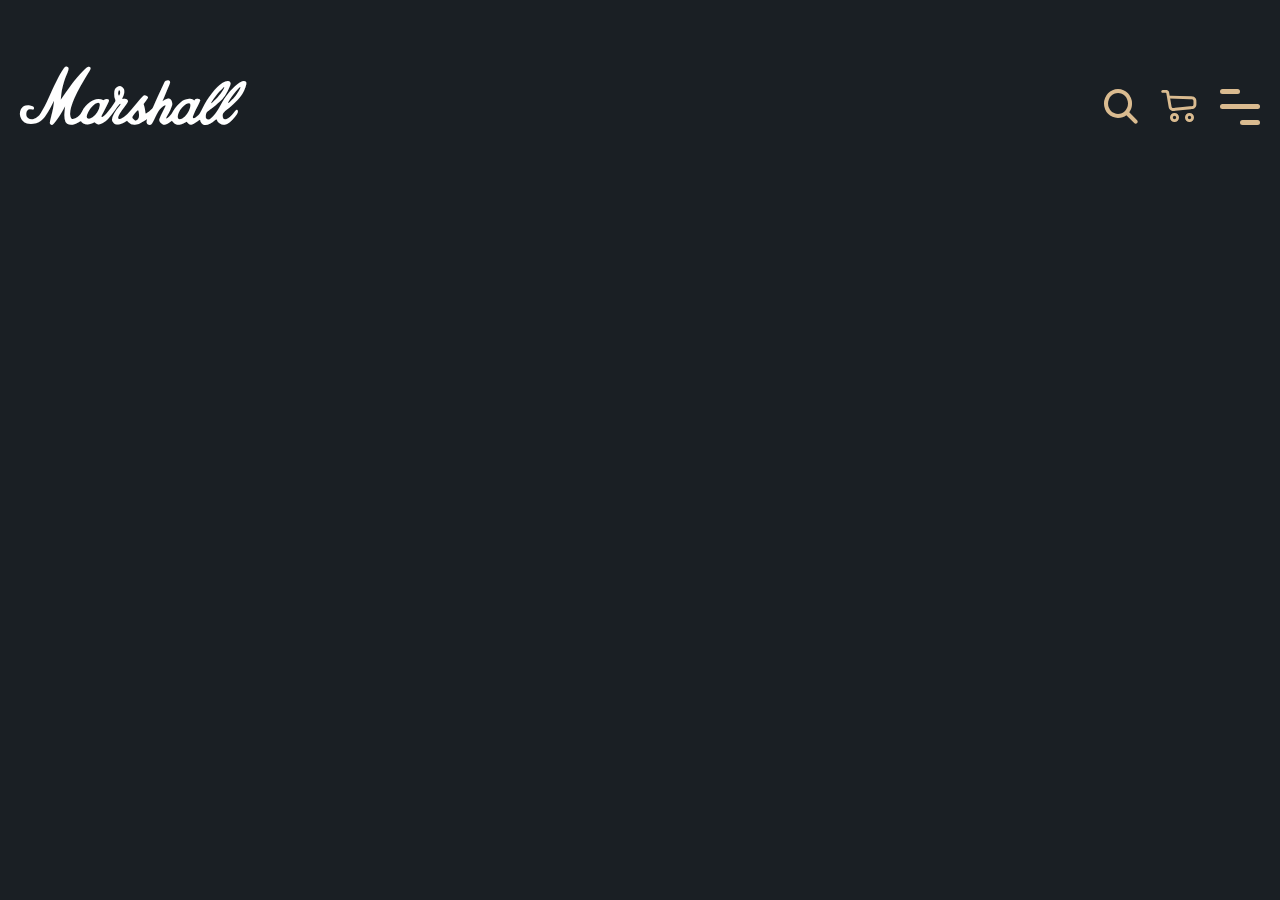
==== index.html @ 1d356b8c "функционал корзины" ====
<!DOCTYPE html>
<html lang="ru">

<head>
	<meta charset="UTF-8">
	<meta name="format-detection" content="telephone=no">
	<!-- Подключени слайдера swiper -->
	<!-- <link rel="stylesheet" href="https://unpkg.com/swiper@8/swiper-bundle.min.css" /> -->
	<link rel="stylesheet" href="css/style.css">
	<link rel="shortcut icon" href="img/favicon/favicon.ico">
	<!-- <meta name="robots" content="noindex, nofollow"> -->
	<!-- <meta name="viewport" content="width=device-width, initial-scale=1.0, maximum-scale=1.0, user-scalable=0"> -->
	<meta name="viewport" content="width=device-width, initial-scale=1.0">
	<title>Marshall</title>
</head>

<body>
	<div class="wrapper">
		<header class="header lock-padding">
			<div class="header__wrapper">
				<div class="header__container _container">
					<div class="header__body">
						<div class="header__logo _icon-logo"></div>
						<nav class="header__menu menu">
							<div class="menu__body">
								<div class="menu__content">
									<ul class="menu__list">
										<li class="menu__item">
											<a href="" class="menu__link">headphones</a>
										</li>
										<li class="menu__item">
											<a href="" class="menu__link">speakers</a>
										</li>
										<li class="menu__item">
											<a href="" class="menu__link">accessories</a>
										</li>
										<li class="menu__item">
											<a href="" class="menu__link">amps</a>
										</li>
										<li class="menu__item">
											<a href="" class="menu__link">marshall records</a>
										</li>
										<li class="menu__item">
											<a href="" class="menu__link">history</a>
										</li>
									</ul>
									<div class="menu__social social-menu">
										<div class="social-menu__facebook _icon-facebook"></div>
										<div class="social-menu__instagram _icon-insta"></div>
										<div class="social-menu__twitter _icon-twitter"></div>
										<div class="social-menu__spotify _icon-spotify"></div>
									</div>
								</div>
							</div>
						</nav>
						<div class="header__actions actions-header">
							<div class="actions-header__search">
								<div class="search-form">
									<form action="#" class="search-form__item">
										<button type="button" class="search-form__btn _icon-search"></button>
										<input autocomplete=" off" type="text" name="form[]" class="search-form__input">
									</form>
								</div>
							</div>
							<div class="actions-header__cart cart-header">
								<a href="" class="cart-header__icon _icon-cart"></a>
								<div class="cart-header__body">
									<div class="cart-header__content">
										<div class="cart-header__container">
											<div class="cart-header__header">
												<h2 class="cart-header__title _title">Basket</h2>
												<div class="cart-header__close">
													<span></span>
													<span></span>
												</div>
											</div>
											<ul class="cart-header__list cart-list">
												<li data-price="499.99" class="cart-list__item">
													<div class="cart-list__body">
														<a href="" class="cart-list__title">ACTON MULTI-ROOM</a>
														<div class="cart-list__footer">
															<form action="#" class="cart-list__form form-cart-list">
																<span class="form-cart-list__amount-less"></span>
																<input type="text" name="amount" value="1"
																	class="form-cart-list__amount-input">
																<span class="form-cart-list__amount-more"></span>
															</form>
															<div class="cart-list__price">
																<p>$<span>499.99</span></p>
															</div>
														</div>
													</div>
													<a href="" class="cart-list__image _ibg">
														<img src="img/cart/1.png" alt="">
													</a>
												</li>
												<li data-price="309.00" class="cart-list__item">
													<div class="cart-list__body">
														<a href="" class="cart-list__title">KILBURN II</a>
														<div class="cart-list__footer">
															<form action="#" class="cart-list__form form-cart-list">
																<span class="form-cart-list__amount-less"></span>
																<input type="text" name="amount" value="1"
																	class="form-cart-list__amount-input">
																<span class="form-cart-list__amount-more"></span>
															</form>
															<div class="cart-list__price">
																<p>$<span>309.00</span></p>
															</div>
														</div>
													</div>
													<a href="" class="cart-list__image _ibg">
														<img src="img/cart/2.png" alt="">
													</a>
												</li>
												<li data-price="499.99" class="cart-list__item">
													<div class="cart-list__body">
														<a href="" class="cart-list__title">ACTON MULTI-ROOM</a>
														<div class="cart-list__footer">
															<form action="#" class="cart-list__form form-cart-list">
																<span class="form-cart-list__amount-less"></span>
																<input type="text" name="amount" value="1"
																	class="form-cart-list__amount-input">
																<span class="form-cart-list__amount-more"></span>
															</form>
															<div class="cart-list__price">
																<p>$<span>499.99</span></p>
															</div>
														</div>
													</div>
													<a href="" class="cart-list__image _ibg">
														<img src="img/cart/1.png" alt="">
													</a>
												</li>
												<li data-price="309.00" class="cart-list__item">
													<div class="cart-list__body">
														<a href="" class="cart-list__title">KILBURN II</a>
														<div class="cart-list__footer">
															<form action="#" class="cart-list__form form-cart-list">
																<span class="form-cart-list__amount-less"></span>
																<input type="text" name="amount" value="1"
																	class="form-cart-list__amount-input">
																<span class="form-cart-list__amount-more"></span>
															</form>
															<div class="cart-list__price">
																<p>$<span>309.00</span></p>
															</div>
														</div>
													</div>
													<a href="" class="cart-list__image _ibg">
														<img src="img/cart/2.png" alt="">
													</a>
												</li>
											</ul>
											<div class="cart-header__total">
												<p>Total:</p>
												<span>$&nbsp;<span class="cart-header__price">808.99</span></span>
											</div>
											<a href="" class="cart-header__button">checkout</a>
										</div>
									</div>
								</div>
							</div>
						</div>
						<div class="icon-menu">
							<span></span>
							<span></span>
							<span></span>
						</div>
					</div>
				</div>
			</div>
		</header>
		<main class="page">
		</main>
		<footer class="footer">
			<div class="footer__container _container">

			</div>
		</footer>
	</div>
	<!-- спойлер -->
	<!-- <div class="questions__question question">
		<h3 class="question__title">Вопрос один</h3>
		<div class="question__icon icon-question">
			<span></span>
			<span></span>
		</div>
		<p class="question__text"></p>
	</div>
	<div class="questions__question question">
		<h3 class="question__title">Вопрос два</h3>
		<div class="question__icon icon-question">
			<span></span>
			<span></span>
		</div>
		<p class="question__text"></p>
	</div> -->
	<!-- попап -->
	<!-- <div id="popup" class="popup">
		<div class="popup__body">
			<div class="popup__content">
				<a href="#" class="popup__close"></a>
				<div class="popup__text">
					Заявка принята, мы свяжемся с вами в ближайшее время!
				</div>
			</div>
		</div>
	</div> -->
	<!-- слайдер swiper, Эти классы добавляются к основным классам болока -->
	<!-- <div class="swiper">
		<div class="swiper-wrapper">
			<div class="swiper-slide">
				Слайд 1
			</div>
			<div class="swiper-slide">
				Слайд 2
			</div>
		</div>
		<div class="swiper-pagination"></div>
	</div> -->

	<script src="https://unpkg.com/swiper@8/swiper-bundle.min.js"></script>
	<script src="js/script.js"></script>
	<!-- Динамический адаптив, нужен для того, чтобы перемещать элемент куда угодно в коде с помощью data-da=".main-slider__body,991.98,2" (куда(блок, в котором будет находиться элемент) , когда, какой(отсчет с нуля)) -->
	<script src="js/dynamic-adapt.js"></script>
</body>

</html>
<!-- 
\\анимация
_anim-no-hide - этот класс для того, чтобы не запускать анимацию повторно и не убирать класс _active
_anim-items - этот класс добавляется к анимируемым объектам
Ну и класс с написанной в css анимацией

\\Прокрутка
scroll-to-top - класс добавляется к кнопке, нажав на которую, прокрутит в начало
<block>_scroll - класс добавляется к кнопке, нажав на которую, прокрутит к <block> (вместо <block> подставить название блока).Лучше не делать кнопку ссылкой

\\рейтинг звезд
star-rating - класс добавляется каждой звезде

\\поп-апы
_popup-link - этот класс добавляется ко всем кнопкам, на которых открывается поп-ап
lock-padding - Этот класс добавляется к фиксированным объектам, например к шапке
popup__close - этот класс добавляется для крестика, по которому поп-ап закрывается

\\спойлеры фрилансера
Для родителя слойлеров пишем атрибут data-spollers
Для заголовков слойлеров пишем атрибут data-spoller
Если нужно включать\выключать работу спойлеров на разных размерах экранов
пишем параметры ширины и типа брейкпоинта.
Например: 
data-spollers="992,max" - спойлеры будут работать только на экранах меньше или равно 992px
data-spollers="768,min" - спойлеры будут работать только на экранах больше или равно 768px

Если нужно что бы в блоке открывался болько один слойлер добавляем атрибут data-one-spoller к родителю
-->
---- css/style.css ----
@import url(https://fonts.googleapis.com/css?family=Inter:regular,500&display=swap);
@import url(https://fonts.googleapis.com/css?family=Montserrat:500,600,700,800,900&display=swap);
@use "sass:math";
@font-face {
  font-family: "Druk-Text-Wide-Cyr";
  font-display: swap;
  src: url("../fonts/Druk-Wide-Heavy.woff") format("woff"), url("../fonts/Druk-Wide-Heavy.ttf") format("ttf"), url("../fonts/Druk-Wide-Heavy.eot") format("embedded-opentype");
  font-weight: 900;
  font-style: normal;
}

@font-face {
  font-family: "Druk-Text-Wide-Cyr";
  font-display: swap;
  src: url("../fonts/Druk-Wide-Super.woff") format("woff"), url("../fonts/Druk-Wide-Super.ttf") format("ttf"), url("../fonts/Druk-Wide-Super.eot") format("embedded-opentype");
  font-weight: 999;
  font-style: normal;
}

@font-face {
  font-family: "Druk-Text-Wide-Cyr";
  font-display: swap;
  src: url("../fonts/Druk-Wide-Medium.woff") format("woff"), url("../fonts/Druk-Wide-Medium.ttf") format("ttf"), url("../fonts/Druk-Wide-Medium.eot") format("embedded-opentype");
  font-weight: 500;
  font-style: normal;
}

@font-face {
  font-family: "icons";
  font-display: block;
  src: url("../fonts/icons.svg") format("svg"), url("../fonts/icons.woff") format("woff"), url("../fonts/icons.eot") format("embedded-opentype"), url("../fonts/icons.ttf") format("truetype");
  font-weight: 400;
  font-style: normal;
}

[class^="_icon-"]:before,
[class*=" _icon-"]:before {
  font-family: "icons";
  font-style: normal;
  font-weight: normal;
  font-variant: normal;
  text-transform: none;
  line-height: 1;
  -webkit-font-smoothing: antialiased;
  -moz-osx-font-smoothing: grayscale;
}

[class^="_icon-"]:before,
[class*=" _icon-"]:before {
  display: block;
}

._icon-logo:before {
  content: "\e909";
}

._icon-close:before {
  content: "\e902";
}

._icon-facebook:before {
  content: "\e903";
}

._icon-insta:before {
  content: "\e904";
}

._icon-spotify:before {
  content: "\e906";
}

._icon-Subtract:before {
  content: "\e907";
}

._icon-twitter:before {
  content: "\e908";
}

._icon-arrow-down:before {
  content: "\e900";
}

._icon-cart:before {
  content: "\e905";
}

._icon-search:before {
  content: "\e90a";
}

* {
  padding: 0px;
  margin: 0px;
  border: 0px;
}

*,
*:before,
*:after {
  -webkit-box-sizing: border-box;
  box-sizing: border-box;
}

:focus,
:active {
  outline: none;
}

aside,
nav,
footer,
header,
section {
  display: block;
}

html,
body {
  height: 100%;
  min-width: 320px;
}

body {
  line-height: 1;
  font-family: "Druk-Text-Wide-Cyr";
  -ms-text-size-adjust: 100%;
  -moz-text-size-adjust: 100%;
  -webkit-text-size-adjust: 100%;
}

input,
button,
textarea {
  font-family: "Druk-Text-Wide-Cyr";
  font-size: inherit;
}

input::-ms-clear {
  display: none;
}

button {
  cursor: pointer;
  background-color: inherit;
}

button::-moz-focus-inner {
  padding: 0;
  border: 0;
}

a,
a:visited {
  text-decoration: none;
}

a:hover {
  text-decoration: none;
}

ul li {
  list-style: none;
}

img {
  vertical-align: top;
}

h1,
h2,
h3,
h4,
h5,
h6 {
  font-weight: inherit;
  font-size: inherit;
}

/*
&::-webkit-scrollbar {
	display: none;
}
*/
body {
  font-size: 1rem;
  background-color: #1a1f24;
}

body._lock {
  overflow: hidden;
}

.wrapper {
  width: 100%;
  min-height: 100%;
  overflow: hidden;
  display: -webkit-box;
  display: -webkit-flex;
  display: -ms-flexbox;
  display: flex;
  -webkit-box-orient: vertical;
  -webkit-box-direction: normal;
  -webkit-flex-direction: column;
      -ms-flex-direction: column;
          flex-direction: column;
}

._container {
  max-width: 1440px;
  margin: 0 auto;
  padding: 0 20px;
}

.swiper-pagination-bullet {
  width: 8px;
  height: 8px;
  -webkit-box-sizing: border-box;
          box-sizing: border-box;
  opacity: 1;
  background: #595959;
}

.swiper-pagination-bullet-active {
  width: 8px;
  height: 8px;
  background-color: #0000;
  -webkit-box-sizing: border-box;
          box-sizing: border-box;
}

._title {
  font-size: 3.5rem;
  line-height: 126.78571%;
  color: #dabb90;
  font-family: "Montserrat";
  font-weight: 900;
  letter-spacing: 0.04em;
}

@media (min-width: 47.99875em) {
  ._title {
    font-weight: 999;
    font-family: inherit;
    letter-spacing: normal;
  }
}

@media (max-width: 75em) {
  ._title {
    font-size: 3.125rem;
  }
}

@media (max-width: 29.99875em) {
  ._title {
    font-size: 2rem;
  }
}

._ibg {
  background-repeat: no-repeat;
  -webkit-background-size: cover;
          background-size: cover;
  background-position: center;
}

._ibg img {
  display: none;
}

.icon-question {
  display: block;
  -webkit-border-radius: 50%;
          border-radius: 50%;
  position: absolute;
  top: 50%;
  -webkit-transform: translate(0, -50%);
      -ms-transform: translate(0, -50%);
          transform: translate(0, -50%);
  right: 32px;
  width: 3rem;
  height: 3rem;
  z-index: 5;
  background: white;
}

.icon-question::before {
  content: "";
  -webkit-transition: all 0.5s ease 0s;
  -o-transition: all 0.5s ease 0s;
  transition: all 0.5s ease 0s;
  position: absolute;
  top: 50%;
  left: 25%;
  width: 1.5rem;
  height: 0.125rem;
  background-color: #000;
  -webkit-border-radius: 70px;
          border-radius: 70px;
  -webkit-transform: translate(-50%, -50%);
      -ms-transform: translate(-50%, -50%);
          transform: translate(-50%, -50%);
  -webkit-transform: rotate(0);
      -ms-transform: rotate(0);
          transform: rotate(0);
}

.icon-question::after {
  content: "";
  -webkit-transition: all 0.5s ease 0s;
  -o-transition: all 0.5s ease 0s;
  transition: all 0.5s ease 0s;
  position: absolute;
  top: 50%;
  left: 25%;
  width: 1.5rem;
  height: 0.125rem;
  background-color: #000;
  -webkit-border-radius: 70px;
          border-radius: 70px;
  -webkit-transform: translate(-50%, -50%);
      -ms-transform: translate(-50%, -50%);
          transform: translate(-50%, -50%);
  -webkit-transform: rotate(90deg);
      -ms-transform: rotate(90deg);
          transform: rotate(90deg);
}

.icon-question._active::after {
  -webkit-transform: rotate(45deg);
      -ms-transform: rotate(45deg);
          transform: rotate(45deg);
}

.icon-question._active::before {
  -webkit-transform: rotate(-45deg);
      -ms-transform: rotate(-45deg);
          transform: rotate(-45deg);
}

@media (max-width: 34.375em) {
  .icon-question {
    width: 2rem;
    height: 2rem;
  }
  .icon-question::before, .icon-question::after {
    width: 1rem;
  }
}

.popup {
  -webkit-overflow-scrolling: touch;
  z-index: 100;
  padding: 30px 10px;
  position: fixed;
  top: 0px;
  left: 0;
  width: 100%;
  height: 100%;
  -webkit-transition: all 0.5s ease 0s;
  -o-transition: all 0.5s ease 0s;
  transition: all 0.5s ease 0s;
  visibility: hidden;
  overflow-y: auto;
  overflow-x: hidden;
}

.popup::before {
  content: "";
  background-color: rgba(0, 0, 0, 0.9);
  position: fixed;
  width: 100%;
  height: 100%;
  top: 0;
  left: 0;
  opacity: 0;
  -webkit-transition: all 0.5s ease 0s;
  -o-transition: all 0.5s ease 0s;
  transition: all 0.5s ease 0s;
}

.popup.show {
  visibility: visible;
  overflow: auto;
}

.popup.show::before {
  opacity: 1;
}

.popup.show .popup__content {
  -webkit-transform: translate(0, 0) skew(0);
      -ms-transform: translate(0, 0) skew(0);
          transform: translate(0, 0) skew(0);
  opacity: 1;
}

.popup._active {
  overflow: auto;
  visibility: visible;
}

.popup._active::before {
  opacity: 1;
}

.popup._active .popup__content {
  -webkit-transition: all 0.5s ease 0.2s;
  -o-transition: all 0.5s ease 0.2s;
  transition: all 0.5s ease 0.2s;
  -webkit-transform: translate(0, 0) skew(0);
      -ms-transform: translate(0, 0) skew(0);
          transform: translate(0, 0) skew(0);
  opacity: 1;
}

.popup__body {
  display: -webkit-box;
  display: -webkit-flex;
  display: -ms-flexbox;
  display: flex;
  -webkit-box-pack: center;
  -webkit-justify-content: center;
      -ms-flex-pack: center;
          justify-content: center;
  -webkit-box-align: center;
  -webkit-align-items: center;
      -ms-flex-align: center;
          align-items: center;
  min-height: 100%;
  -webkit-box-flex: 1;
  -webkit-flex: 1 1 auto;
      -ms-flex: 1 1 auto;
          flex: 1 1 auto;
  width: 100%;
  overflow-x: hidden;
}

.popup__content {
  cursor: pointer;
  -webkit-transform: translate(100%, 0) skew(-20deg);
      -ms-transform: translate(100%, 0) skew(-20deg);
          transform: translate(100%, 0) skew(-20deg);
  -webkit-transition: all 0.5s ease 0s;
  -o-transition: all 0.5s ease 0s;
  transition: all 0.5s ease 0s;
  background-color: #595959;
  color: #fff;
  padding: 40px;
  max-width: 900px;
  -webkit-border-radius: 20px;
          border-radius: 20px;
  opacity: 0;
}

@media (max-width: 34.375em) {
  .popup__content {
    padding: 30px;
  }
}

.popup__close {
  width: 20px;
  height: 20px;
  position: absolute;
  top: 15px;
  right: 15px;
  cursor: pointer;
  z-index: 30;
  background: url("../img/icon/close.svg") 0 0 no-repeat;
}

.header {
  position: absolute;
  width: 100%;
  top: 0;
  left: 0;
  min-height: 40px;
}

@media (max-width: 47.99875em) {
  .header {
    min-height: 5px;
  }
}

.header._scroll .header__wrapper {
  background: rgba(255, 255, 255, 0.9);
}

.header__wrapper {
  -webkit-transition: all 0.3s ease 0s;
  -o-transition: all 0.3s ease 0s;
  transition: all 0.3s ease 0s;
  position: fixed;
  width: 100%;
  top: 0;
  left: 0;
  z-index: 50;
}

.header__container {
  padding-top: 70px;
  padding-bottom: 70px;
}

@media (max-width: 1440px) {
  .header__container {
    padding-top: -webkit-calc(31.762px + 38.238 * ((100vw - 320px) / 1120));
    padding-top: calc(31.762px + 38.238 * ((100vw - 320px) / 1120));
  }
}

@media (max-width: 1440px) {
  .header__container {
    padding-bottom: -webkit-calc(31.762px + 38.238 * ((100vw - 320px) / 1120));
    padding-bottom: calc(31.762px + 38.238 * ((100vw - 320px) / 1120));
  }
}

.header__body {
  display: -webkit-box;
  display: -webkit-flex;
  display: -ms-flexbox;
  display: flex;
  -webkit-box-align: end;
  -webkit-align-items: flex-end;
      -ms-flex-align: end;
          align-items: flex-end;
  min-height: 60px;
}

@media (max-width: 47.99875em) {
  .header__body {
    min-height: 50px;
  }
}

@media (max-width: 29.99875em) {
  .header__body {
    min-height: 32px;
  }
}

.header__body._active .header__logo {
  -webkit-transition: all 0.3s ease 0.1s;
  -o-transition: all 0.3s ease 0.1s;
  transition: all 0.3s ease 0.1s;
}

@media (max-width: 53.125em) {
  .header__body._active .header__logo {
    color: #1a1f24;
  }
}

.header__body._active .cart-header__icon {
  color: #1a1f24;
}

.header__body._active .search-form__btn {
  color: #1a1f24;
}

.header__logo {
  -webkit-box-flex: 0;
  -webkit-flex: 0 0 235px;
      -ms-flex: 0 0 235px;
          flex: 0 0 235px;
  color: #fff;
  font-size: 3.625rem;
  padding-right: 20px;
  position: relative;
  z-index: 5;
  -webkit-transition: all 0.3s ease 0s;
  -o-transition: all 0.3s ease 0s;
  transition: all 0.3s ease 0s;
}

@media (max-width: 53.125em) {
  .header__logo {
    z-index: 10;
  }
}

@media (max-width: 85.625em) {
  .header__logo {
    -webkit-box-flex: 1;
    -webkit-flex: 1 1 auto;
        -ms-flex: 1 1 auto;
            flex: 1 1 auto;
  }
}

@media (max-width: 47.99875em) {
  .header__logo {
    font-size: 3rem;
  }
}

@media (max-width: 29.99875em) {
  .header__logo {
    font-size: 2.125rem;
  }
}

.header__logo._active {
  -webkit-transition: all 0.3s ease 0.1s;
  -o-transition: all 0.3s ease 0.1s;
  transition: all 0.3s ease 0.1s;
}

@media (max-width: 53.125em) {
  .header__logo._active {
    color: #1a1f24;
  }
}

.header__menu {
  -webkit-box-flex: 1;
  -webkit-flex: 1 1 auto;
      -ms-flex: 1 1 auto;
          flex: 1 1 auto;
}

.header__actions {
  position: relative;
  z-index: 5;
}

@media (max-width: 85.625em) {
  .menu__body {
    position: fixed;
    width: 100%;
    height: 100%;
    overflow: auto;
    top: 0;
    right: -100%;
    -webkit-transition: all 0.3s ease 0s;
    -o-transition: all 0.3s ease 0s;
    transition: all 0.3s ease 0s;
  }
}

@media (max-width: 85.625em) and (min-width: 53.125em) {
  .menu__body::before {
    content: "";
    background-color: rgba(26, 31, 36, 0.5);
    position: fixed;
    top: 0;
    left: 0;
    width: 100%;
    height: 100%;
    opacity: 0;
    visibility: hidden;
    -webkit-transition: all 0.3s ease 0s;
    -o-transition: all 0.3s ease 0s;
    transition: all 0.3s ease 0s;
  }
}

@media (max-width: 85.625em) {
  .menu__body._active {
    right: 0;
  }
  .menu__body._active::before {
    opacity: 1;
    visibility: visible;
  }
  .menu__body._active .menu__content::before {
    right: 0;
  }
}

@media (max-width: 85.625em) {
  .menu__content {
    position: absolute;
    width: 50%;
    min-height: 100%;
    right: 0;
    background-color: #dabb90;
    -webkit-transition: left 0.3s ease 0s;
    -o-transition: left 0.3s ease 0s;
    transition: left 0.3s ease 0s;
    padding: 0 15px 50px 15px;
    padding-top: 250px;
  }
}

@media (max-width: 85.625em) and (max-width: 53.125em) {
  .menu__content {
    width: 100%;
  }
}

@media (max-width: 85.625em) and (max-width: 1440px) {
  .menu__content {
    padding-top: -webkit-calc(164px + 86 * ((100vw - 320px) / 1120));
    padding-top: calc(164px + 86 * ((100vw - 320px) / 1120));
  }
}

@media (max-width: 85.625em) {
  .menu__content::before {
    content: "";
    position: fixed;
    width: 50%;
    height: 200px;
    top: 0;
    right: -100%;
    -webkit-transition: right 0.3s ease 0s;
    -o-transition: right 0.3s ease 0s;
    transition: right 0.3s ease 0s;
    background: -webkit-gradient(linear, left top, left bottom, from(#dabb90), color-stop(77%, #dabb90), to(rgba(218, 187, 144, 0.104546)));
    background: -webkit-linear-gradient(top, #dabb90 0%, #dabb90 77%, rgba(218, 187, 144, 0.104546) 100%);
    background: -o-linear-gradient(top, #dabb90 0%, #dabb90 77%, rgba(218, 187, 144, 0.104546) 100%);
    background: linear-gradient(180deg, #dabb90 0%, #dabb90 77%, rgba(218, 187, 144, 0.104546) 100%);
    z-index: 2;
  }
}

@media (max-width: 85.625em) and (max-width: 53.125em) {
  .menu__content::before {
    width: 100%;
  }
}

@media (max-width: 85.625em) and (max-width: 1440px) {
  .menu__content::before {
    height: -webkit-calc(104px + 96 * ((100vw - 320px) / 1120));
    height: calc(104px + 96 * ((100vw - 320px) / 1120));
  }
}

@media (min-width: 85.625em) {
  .menu__list {
    -webkit-box-pack: end;
    -webkit-justify-content: flex-end;
        -ms-flex-pack: end;
            justify-content: flex-end;
    -webkit-flex-wrap: wrap;
        -ms-flex-wrap: wrap;
            flex-wrap: wrap;
    -webkit-box-align: center;
    -webkit-align-items: center;
        -ms-flex-align: center;
            align-items: center;
    display: -webkit-box;
    display: -webkit-flex;
    display: -ms-flexbox;
    display: flex;
  }
}

@media (max-width: 85.625em) {
  .menu__list {
    margin-bottom: 100px;
  }
}

.menu__item {
  -webkit-transition: opacity 0.3s ease 0s;
  -o-transition: opacity 0.3s ease 0s;
  transition: opacity 0.3s ease 0s;
}

@media (min-width: 85.625em) {
  .menu__item:not(:last-child) {
    padding-right: 12.5px;
  }
  .menu__item:not(:first-child) {
    padding-left: 12.5px;
  }
}

@media (max-width: 85.625em) {
  .menu__item {
    padding: 20px 0;
    position: relative;
    text-align: center;
  }
  .menu__item:not(:last-child)::before {
    content: "";
    position: absolute;
    bottom: 0;
    left: 0;
    width: 100%;
    height: 1px;
    background-color: #1a1f24;
  }
}

.menu__link {
  color: #ededed;
  font-weight: 500;
  font-size: 1.125rem;
  line-height: 127.77778%;
}

@media (max-width: 85.625em) {
  .menu__link {
    color: #1a1f24;
  }
}

.menu__social {
  display: none;
}

@media (max-width: 85.625em) {
  .social-menu {
    display: -webkit-box;
    display: -webkit-flex;
    display: -ms-flexbox;
    display: flex;
    -webkit-box-pack: center;
    -webkit-justify-content: center;
        -ms-flex-pack: center;
            justify-content: center;
    -webkit-box-align: center;
    -webkit-align-items: center;
        -ms-flex-align: center;
            align-items: center;
  }
  .social-menu > :not(:last-child) {
    margin-right: 35px;
  }
  .social-menu > * {
    font-size: 2.125rem;
  }
}

.actions-header {
  padding-left: 42px;
  display: -webkit-box;
  display: -webkit-flex;
  display: -ms-flexbox;
  display: flex;
  -webkit-box-align: center;
  -webkit-align-items: center;
      -ms-flex-align: center;
          align-items: center;
}

@media (max-width: 1440px) {
  .actions-header {
    padding-left: -webkit-calc(0px + 42 * ((100vw - 320px) / 1120));
    padding-left: calc(0px + 42 * ((100vw - 320px) / 1120));
  }
}

.actions-header > *:not(:last-child) {
  margin-right: 20px;
}

@media (max-width: 1440px) {
  .actions-header > *:not(:last-child) {
    margin-right: -webkit-calc(30px + -10 * ((100vw - 320px) / 1120));
    margin-right: calc(30px + -10 * ((100vw - 320px) / 1120));
  }
}

@media (max-width: 25.8125em) {
  .actions-header > *:not(:last-child) {
    margin-right: 15px;
  }
}

@media (max-width: 53.125em) {
  .actions-header__search {
    z-index: 10;
  }
}

.search-form__btn {
  font-size: 1.5rem;
  color: #dabb90;
  -webkit-transition: color 0.3s ease 0s;
  -o-transition: color 0.3s ease 0s;
  transition: color 0.3s ease 0s;
}

@media (max-width: 85.625em) {
  .search-form__btn {
    font-size: 2.25rem;
  }
}

@media (max-width: 47.99875em) {
  .search-form__btn {
    font-size: 1.875rem;
  }
}

@media (max-width: 29.99875em) {
  .search-form__btn {
    font-size: 1.25rem;
  }
}

@media (max-width: 25.8125em) {
  .search-form__btn {
    font-size: 1.5rem;
  }
}

@media (any-hover: hover) {
  .search-form__btn:hover {
    color: #ededed;
  }
}

@media (max-width: 53.125em) {
  .search-form__btn._active {
    color: #1a1f24;
  }
}

.search-form__input {
  display: none;
}

.cart-header._active .cart-header__body {
  right: 0;
}

.cart-header._active .cart-header__body::before {
  opacity: 1;
  visibility: visible;
}

.cart-header._active .cart-header__content::before {
  right: 0;
}

@media (max-width: 53.125em) {
  .cart-header._active .cart-header__close {
    opacity: 1;
    visibility: visible;
  }
}

.cart-header__icon {
  display: block;
  position: relative;
  font-size: 1.75rem;
  color: #dabb90;
  -webkit-transition: color 0.3s ease 0s;
  -o-transition: color 0.3s ease 0s;
  transition: color 0.3s ease 0s;
}

@media (max-width: 85.625em) {
  .cart-header__icon {
    font-size: 2.375rem;
  }
}

@media (max-width: 47.99875em) {
  .cart-header__icon {
    font-size: 2rem;
  }
}

@media (max-width: 29.99875em) {
  .cart-header__icon {
    font-size: 1.375rem;
  }
}

@media (max-width: 25.8125em) {
  .cart-header__icon {
    font-size: 1.625rem;
  }
}

@media (max-width: 53.125em) {
  .cart-header__icon {
    z-index: 10;
  }
}

@media (any-hover: hover) {
  .cart-header__icon:hover {
    color: #ededed;
  }
}

@media (max-width: 53.125em) {
  ._active .cart-header__icon {
    color: #1a1f24;
  }
}

.cart-header__body {
  position: fixed;
  width: 100%;
  height: 100%;
  overflow: auto;
  top: 0;
  right: -100%;
  -webkit-transition: all 0.3s ease 0s;
  -o-transition: all 0.3s ease 0s;
  transition: all 0.3s ease 0s;
}

@media (min-width: 53.125em) {
  .cart-header__body::before {
    content: "";
    background-color: rgba(26, 31, 36, 0.5);
    position: fixed;
    top: 0;
    left: 0;
    width: 100%;
    height: 100%;
    opacity: 0;
    visibility: hidden;
    -webkit-transition: all 0.3s ease 0s;
    -o-transition: all 0.3s ease 0s;
    transition: all 0.3s ease 0s;
  }
}

.cart-header__content {
  position: absolute;
  background: #dabb90;
  -webkit-transition: all 0.3s ease 0s;
  -o-transition: all 0.3s ease 0s;
  transition: all 0.3s ease 0s;
  top: 0;
  width: 50%;
  min-height: 100%;
  right: 0;
  padding-bottom: 50px;
  padding-left: 43px;
  padding-right: 43px;
  padding-top: 68px;
}

@media (max-width: 1440px) {
  .cart-header__content {
    padding-left: -webkit-calc(18.7px + 24.3 * ((100vw - 320px) / 1120));
    padding-left: calc(18.7px + 24.3 * ((100vw - 320px) / 1120));
  }
}

@media (max-width: 1440px) {
  .cart-header__content {
    padding-right: -webkit-calc(18.7px + 24.3 * ((100vw - 320px) / 1120));
    padding-right: calc(18.7px + 24.3 * ((100vw - 320px) / 1120));
  }
}

@media (max-width: 1440px) {
  .cart-header__content {
    padding-top: -webkit-calc(18.7px + 49.3 * ((100vw - 320px) / 1120));
    padding-top: calc(18.7px + 49.3 * ((100vw - 320px) / 1120));
  }
}

@media (max-width: 53.125em) {
  .cart-header__content {
    min-width: 100%;
    padding-top: 220px;
  }
}

@media (max-width: 53.125em) and (max-width: 1440px) {
  .cart-header__content {
    padding-top: -webkit-calc(93px + 127 * ((100vw - 320px) / 1120));
    padding-top: calc(93px + 127 * ((100vw - 320px) / 1120));
  }
}

@media (max-width: 53.125em) {
  .cart-header__content::before {
    content: "";
    position: fixed;
    width: 100%;
    height: 220px;
    top: 0;
    right: -100%;
    -webkit-transition: right 0.3s ease 0s;
    -o-transition: right 0.3s ease 0s;
    transition: right 0.3s ease 0s;
    background: #dabb90;
    z-index: 2;
  }
}

@media (max-width: 53.125em) and (max-width: 1440px) {
  .cart-header__content::before {
    height: -webkit-calc(93px + 127 * ((100vw - 320px) / 1120));
    height: calc(93px + 127 * ((100vw - 320px) / 1120));
  }
}

.cart-header__container {
  max-width: 720px;
  display: -webkit-box;
  display: -webkit-flex;
  display: -ms-flexbox;
  display: flex;
  -webkit-box-orient: vertical;
  -webkit-box-direction: normal;
  -webkit-flex-direction: column;
      -ms-flex-direction: column;
          flex-direction: column;
}

@media (max-width: 53.125em) {
  .cart-header__container {
    min-width: 100%;
  }
}

.cart-header__header {
  display: -webkit-box;
  display: -webkit-flex;
  display: -ms-flexbox;
  display: flex;
  -webkit-box-align: center;
  -webkit-align-items: center;
      -ms-flex-align: center;
          align-items: center;
  -webkit-box-pack: justify;
  -webkit-justify-content: space-between;
      -ms-flex-pack: justify;
          justify-content: space-between;
}

@media (min-width: 47.99875em) {
  .cart-header__header:not(:last-child) {
    margin-bottom: 40px;
  }
}

.cart-header__title {
  color: #1a1f24;
  line-height: 100%;
  padding-right: 20px;
}

@media (max-width: 47.99875em) {
  .cart-header__title {
    text-transform: uppercase;
  }
}

.cart-header__close {
  position: relative;
  width: 25px;
  height: 25px;
  cursor: pointer;
}

@media (max-width: 53.125em) {
  .cart-header__close {
    height: 38px;
    width: 38px;
    position: fixed;
    right: 20px;
    opacity: 0;
    visibility: hidden;
    margin-top: 21px;
    -webkit-transition: all 0.3s ease 0s;
    -o-transition: all 0.3s ease 0s;
    transition: all 0.3s ease 0s;
    top: 70px;
    z-index: 50;
  }
}

@media (max-width: 53.125em) and (max-width: 47.99875em) {
  .cart-header__close {
    margin-top: 19px;
  }
}

@media (max-width: 53.125em) and (max-width: 29.99875em) {
  .cart-header__close {
    margin-top: 13px;
  }
}

@media (max-width: 53.125em) and (max-width: 25.8125em) {
  .cart-header__close {
    margin-top: 9px;
  }
}

@media (max-width: 53.125em) and (max-width: 1440px) {
  .cart-header__close {
    top: -webkit-calc(31.762px + 38.238 * ((100vw - 320px) / 1120));
    top: calc(31.762px + 38.238 * ((100vw - 320px) / 1120));
  }
}

@media (max-width: 47.99875em) {
  .cart-header__close {
    height: 32px;
    width: 32px;
  }
}

@media (max-width: 29.99875em) {
  .cart-header__close {
    height: 22px;
    width: 22px;
  }
}

@media (max-width: 25.8125em) {
  .cart-header__close {
    height: 26px;
    width: 26px;
  }
}

.cart-header__close span {
  left: 0px;
  position: absolute;
  width: 100%;
  height: 0.25rem;
  background-color: #000;
  -webkit-border-radius: 70px;
          border-radius: 70px;
}

@media (max-width: 29.99875em) {
  .cart-header__close span {
    height: 0.1875rem;
  }
}

.cart-header__close span:first-child {
  -webkit-transform: rotate(-45deg);
      -ms-transform: rotate(-45deg);
          transform: rotate(-45deg);
  top: -webkit-calc(50% - 0.125rem);
  top: calc(50% - 0.125rem);
}

@media (max-width: 29.99875em) {
  .cart-header__close span:first-child {
    top: -webkit-calc(50% - 0.09375rem);
    top: calc(50% - 0.09375rem);
  }
}

.cart-header__close span:last-child {
  -webkit-transform: rotate(45deg);
      -ms-transform: rotate(45deg);
          transform: rotate(45deg);
  bottom: -webkit-calc(50% - 0.125rem);
  bottom: calc(50% - 0.125rem);
}

@media (max-width: 29.99875em) {
  .cart-header__close span:last-child {
    bottom: -webkit-calc(50% - 0.09375rem);
    bottom: calc(50% - 0.09375rem);
  }
}

.cart-header__total {
  font-weight: 500;
  font-size: 1.5rem;
  line-height: 125%;
  color: #1a1f24;
  display: -webkit-box;
  display: -webkit-flex;
  display: -ms-flexbox;
  display: flex;
  -webkit-box-align: center;
  -webkit-align-items: center;
      -ms-flex-align: center;
          align-items: center;
  -webkit-flex-wrap: wrap;
      -ms-flex-wrap: wrap;
          flex-wrap: wrap;
}

.cart-header__total p {
  margin-right: 20px;
}

@media (max-width: 1440px) {
  .cart-header__total p {
    margin-right: -webkit-calc(10px + 10 * ((100vw - 320px) / 1120));
    margin-right: calc(10px + 10 * ((100vw - 320px) / 1120));
  }
}

.cart-header__total span {
  font-weight: 999;
  font-size: 2rem;
  line-height: 128.125%;
  color: #1a1f24;
}

.cart-header__total:not(:last-child) {
  margin-bottom: 93px;
}

@media (max-width: 1440px) {
  .cart-header__total:not(:last-child) {
    margin-bottom: -webkit-calc(40.61px + 52.39 * ((100vw - 320px) / 1120));
    margin-bottom: calc(40.61px + 52.39 * ((100vw - 320px) / 1120));
  }
}

@media (max-width: 47.99875em) {
  .cart-header__total {
    font-family: "Montserrat";
    font-weight: 700;
    font-size: 1.625rem;
    line-height: 100%;
  }
  .cart-header__total span {
    font-family: "Montserrat";
    font-weight: 900;
    font-size: 2rem;
    line-height: 100%;
    letter-spacing: 0.04em;
    text-transform: uppercase;
  }
}

.cart-header__button {
  display: -webkit-box;
  display: -webkit-flex;
  display: -ms-flexbox;
  display: flex;
  -webkit-box-pack: center;
  -webkit-justify-content: center;
      -ms-flex-pack: center;
          justify-content: center;
  -webkit-box-align: center;
  -webkit-align-items: center;
      -ms-flex-align: center;
          align-items: center;
  background: #1a1f24;
  border: 2px solid #1a1f24;
  -webkit-border-radius: 3px;
          border-radius: 3px;
  font-weight: 500;
  font-size: 1.25rem;
  line-height: 100%;
  text-transform: lowercase;
  color: #ededed;
  min-height: 58px;
  -webkit-transition: all 0.3s ease 0s;
  -o-transition: all 0.3s ease 0s;
  transition: all 0.3s ease 0s;
}

@media (any-hover: hover) {
  .cart-header__button:hover {
    -webkit-box-shadow: inset 0px 10px 20px 2px rgba(218, 187, 144, 0.6);
            box-shadow: inset 0px 10px 20px 2px rgba(218, 187, 144, 0.6);
  }
}

@media (max-width: 47.99875em) {
  .cart-header__button {
    font-family: "Montserrat";
    font-weight: 900;
    font-size: 1.25rem;
    line-height: 100%;
    letter-spacing: 0.03em;
    text-transform: uppercase;
  }
}

.cart-header__price {
  margin-left: 8px;
}

@media (max-width: 1440px) {
  .cart-header__price {
    margin-left: -webkit-calc(0px + 8 * ((100vw - 320px) / 1120));
    margin-left: calc(0px + 8 * ((100vw - 320px) / 1120));
  }
}

.cart-list__item {
  padding-top: 50px;
  padding-bottom: 50px;
  position: relative;
  display: -webkit-box;
  display: -webkit-flex;
  display: -ms-flexbox;
  display: flex;
  -webkit-box-align: center;
  -webkit-align-items: center;
      -ms-flex-align: center;
          align-items: center;
  -webkit-box-pack: justify;
  -webkit-justify-content: space-between;
      -ms-flex-pack: justify;
          justify-content: space-between;
}

@media (max-width: 1440px) {
  .cart-list__item {
    padding-top: -webkit-calc(39.1px + 10.9 * ((100vw - 320px) / 1120));
    padding-top: calc(39.1px + 10.9 * ((100vw - 320px) / 1120));
  }
}

@media (max-width: 1440px) {
  .cart-list__item {
    padding-bottom: -webkit-calc(39.1px + 10.9 * ((100vw - 320px) / 1120));
    padding-bottom: calc(39.1px + 10.9 * ((100vw - 320px) / 1120));
  }
}

.cart-list__item:not(:last-child)::before {
  content: "";
  position: absolute;
  bottom: 0;
  left: 0;
  width: 100%;
  background-color: #1a1f24;
  height: 2px;
}

@media (max-width: 96.875em) and (min-width: 53.125em), (max-width: 47.99875em) {
  .cart-list__item {
    -webkit-box-orient: vertical;
    -webkit-box-direction: normal;
    -webkit-flex-direction: column;
        -ms-flex-direction: column;
            flex-direction: column;
    -webkit-box-align: start;
    -webkit-align-items: start;
        -ms-flex-align: start;
            align-items: start;
  }
}

@media (max-width: 96.875em) and (min-width: 53.125em), (max-width: 47.99875em) {
  .cart-list__body {
    -webkit-box-ordinal-group: 3;
    -webkit-order: 2;
        -ms-flex-order: 2;
            order: 2;
  }
}

.cart-list__title {
  display: inline-block;
  font-weight: 999;
  font-size: 1.5rem;
  line-height: 125%;
  color: #1a1f24;
  max-width: 270px;
}

.cart-list__title:not(:last-child) {
  margin-bottom: 35px;
}

@media (max-width: 1440px) {
  .cart-list__title:not(:last-child) {
    margin-bottom: -webkit-calc(13.2px + 21.8 * ((100vw - 320px) / 1120));
    margin-bottom: calc(13.2px + 21.8 * ((100vw - 320px) / 1120));
  }
}

@media (max-width: 47.99875em) {
  .cart-list__title {
    max-width: 250px;
    font-family: "Montserrat";
    font-weight: 900;
    letter-spacing: 0.04em;
    font-size: 2rem;
  }
}

.cart-list__footer {
  display: -webkit-box;
  display: -webkit-flex;
  display: -ms-flexbox;
  display: flex;
  -webkit-box-align: center;
  -webkit-align-items: center;
      -ms-flex-align: center;
          align-items: center;
  -webkit-flex-wrap: wrap;
      -ms-flex-wrap: wrap;
          flex-wrap: wrap;
}

@media (max-width: 25.8125em) {
  .cart-list__footer {
    -webkit-box-orient: vertical;
    -webkit-box-direction: normal;
    -webkit-flex-direction: column;
        -ms-flex-direction: column;
            flex-direction: column;
    -webkit-box-align: start;
    -webkit-align-items: flex-start;
        -ms-flex-align: start;
            align-items: flex-start;
  }
}

.cart-list__form:not(:last-child) {
  margin-right: 25px;
}

@media (max-width: 25.8125em) {
  .cart-list__form {
    margin-right: 0;
    margin-bottom: 10px;
  }
}

.cart-list__price {
  font-weight: 999;
  line-height: 127.27273%;
  font-size: 1.375rem;
  color: #1a1f24;
  min-height: 45px;
  display: -webkit-box;
  display: -webkit-flex;
  display: -ms-flexbox;
  display: flex;
  -webkit-box-pack: center;
  -webkit-justify-content: center;
      -ms-flex-pack: center;
          justify-content: center;
  -webkit-box-align: center;
  -webkit-align-items: center;
      -ms-flex-align: center;
          align-items: center;
}

@media (max-width: 47.99875em) {
  .cart-list__price {
    font-family: "Montserrat";
    font-weight: 900;
    font-size: 2rem;
    line-height: 115%;
    letter-spacing: 0.04em;
    text-transform: uppercase;
  }
}

.cart-list__image {
  display: inline-block;
  height: 168px;
  width: 271px;
  display: -webkit-box;
  display: -webkit-flex;
  display: -ms-flexbox;
  display: flex;
  -webkit-box-pack: center;
  -webkit-justify-content: center;
      -ms-flex-pack: center;
          justify-content: center;
  -webkit-box-align: center;
  -webkit-align-items: center;
      -ms-flex-align: center;
          align-items: center;
  margin-left: 20px;
  -webkit-background-size: contain;
          background-size: contain;
}

@media (max-width: 96.875em) and (min-width: 53.125em), (max-width: 47.99875em) {
  .cart-list__image {
    margin-left: 0;
    -webkit-box-ordinal-group: 2;
    -webkit-order: 1;
        -ms-flex-order: 1;
            order: 1;
    margin-bottom: 15px;
    -webkit-align-self: center;
        -ms-flex-item-align: center;
                -ms-grid-row-align: center;
            align-self: center;
  }
}

.form-cart-list {
  position: relative;
  display: inline-block;
  border: 2px solid #1a1f24;
  -webkit-box-sizing: border-box;
          box-sizing: border-box;
  -webkit-border-radius: 3px;
          border-radius: 3px;
}

.form-cart-list span {
  cursor: pointer;
  height: 100%;
  width: 53px;
  position: absolute;
  top: 0;
  -webkit-transition: all 0.2s linear 0s;
  -o-transition: all 0.2s linear 0s;
  transition: all 0.2s linear 0s;
}

.form-cart-list span::before {
  content: "";
  width: 13px;
  height: 4px;
  background: #1a1f24;
  position: absolute;
  top: 50%;
  left: 50%;
  -webkit-transform: translate(-50%, -50%);
      -ms-transform: translate(-50%, -50%);
          transform: translate(-50%, -50%);
  -webkit-transition: all 0.2s linear 0s;
  -o-transition: all 0.2s linear 0s;
  transition: all 0.2s linear 0s;
}

@media (any-hover: hover) {
  .form-cart-list span:hover {
    background-color: rgba(0, 0, 0, 0.1);
  }
}

.form-cart-list__amount-less {
  left: 0;
}

.form-cart-list__amount-more {
  right: 0;
}

.form-cart-list__amount-more::after {
  content: "";
  width: 13px;
  height: 4px;
  background: #1a1f24;
  position: absolute;
  top: 50%;
  -webkit-transition: all 0.2s linear 0s;
  -o-transition: all 0.2s linear 0s;
  transition: all 0.2s linear 0s;
  left: 50%;
  -webkit-transform: translate(-50%, -50%) rotate(90deg);
      -ms-transform: translate(-50%, -50%) rotate(90deg);
          transform: translate(-50%, -50%) rotate(90deg);
}

.form-cart-list__amount-input {
  -webkit-appearance: none;
     -moz-appearance: none;
          appearance: none;
  width: 159px;
  padding: 0 15px;
  height: 2.8125rem;
  background-color: #dabb90;
  font-family: inherit;
  text-align: center;
  font-weight: 500;
  font-size: 1.25rem;
  line-height: 100%;
  color: #1a1f24;
}

@media (max-width: 47.99875em) {
  .form-cart-list__amount-input {
    font-family: "Montserrat";
    font-weight: 700;
    font-size: 1.625rem;
    line-height: 115%;
    letter-spacing: 0.04em;
    text-transform: uppercase;
  }
}

.icon-menu {
  display: none;
}

@media (max-width: 85.625em) {
  .icon-menu {
    display: block;
    margin-left: 20px;
    width: 2.5rem;
    height: 2.25rem;
    cursor: pointer;
    position: relative;
  }
}

@media (max-width: 85.625em) and (max-width: 1440px) {
  .icon-menu {
    margin-left: -webkit-calc(30px + -10 * ((100vw - 320px) / 1120));
    margin-left: calc(30px + -10 * ((100vw - 320px) / 1120));
  }
}

@media (max-width: 85.625em) and (max-width: 25.8125em) {
  .icon-menu {
    margin-left: 15px;
  }
}

@media (max-width: 85.625em) and (max-width: 47.99875em) {
  .icon-menu {
    width: 2.1875rem;
    height: 1.875rem;
  }
}

@media (max-width: 85.625em) and (max-width: 29.99875em) {
  .icon-menu {
    width: 30px;
    height: 24px;
  }
}

@media (max-width: 85.625em) and (max-width: 29.99875em) and (max-width: 1440px) {
  .icon-menu {
    width: -webkit-calc(22px + 8 * ((100vw - 320px) / 1120));
    width: calc(22px + 8 * ((100vw - 320px) / 1120));
  }
}

@media (max-width: 85.625em) and (max-width: 29.99875em) and (max-width: 1440px) {
  .icon-menu {
    height: -webkit-calc(16px + 8 * ((100vw - 320px) / 1120));
    height: calc(16px + 8 * ((100vw - 320px) / 1120));
  }
}

@media (max-width: 85.625em) and (max-width: 25.8125em) {
  .icon-menu {
    width: 1.875rem;
    height: 1.5625rem;
  }
}

@media (max-width: 85.625em) {
  .icon-menu span {
    -webkit-transition: all 0.3s ease 0s;
    -o-transition: all 0.3s ease 0s;
    transition: all 0.3s ease 0s;
    top: -webkit-calc(50% - 0.15625rem);
    top: calc(50% - 0.15625rem);
    left: 0px;
    position: absolute;
    width: 100%;
    height: 0.3125rem;
    background-color: #dabb90;
    -webkit-border-radius: 70px;
            border-radius: 70px;
  }
}

@media (max-width: 85.625em) and (max-width: 29.99875em) {
  .icon-menu span {
    height: 0.1875rem;
    top: -webkit-calc(50% - 0.09375rem);
    top: calc(50% - 0.09375rem);
  }
}

@media (max-width: 85.625em) and (max-width: 25.8125em) {
  .icon-menu span {
    height: 0.25rem;
    top: -webkit-calc(50% - 0.125rem);
    top: calc(50% - 0.125rem);
  }
}

@media (max-width: 85.625em) {
  .icon-menu span:first-child {
    top: 0px;
    width: 50%;
  }
  .icon-menu span:last-child {
    top: auto;
    bottom: 0px;
    right: 0;
    left: auto;
    width: 50%;
  }
  .icon-menu._active span {
    width: 100%;
    -webkit-transform: scale(0);
        -ms-transform: scale(0);
            transform: scale(0);
    background-color: #1a1f24;
  }
  .icon-menu._active span:first-child {
    -webkit-transform: rotate(-45deg);
        -ms-transform: rotate(-45deg);
            transform: rotate(-45deg);
    top: -webkit-calc(50% - 0.15625rem);
    top: calc(50% - 0.15625rem);
  }
}

@media (max-width: 85.625em) and (max-width: 29.99875em) {
  .icon-menu._active span:first-child {
    top: -webkit-calc(50% - 0.09375rem);
    top: calc(50% - 0.09375rem);
  }
}

@media (max-width: 85.625em) and (max-width: 25.8125em) {
  .icon-menu._active span:first-child {
    top: -webkit-calc(50% - 0.125rem);
    top: calc(50% - 0.125rem);
  }
}

@media (max-width: 85.625em) {
  .icon-menu._active span:last-child {
    -webkit-transform: rotate(45deg);
        -ms-transform: rotate(45deg);
            transform: rotate(45deg);
    bottom: -webkit-calc(50% - 0.15625rem);
    bottom: calc(50% - 0.15625rem);
  }
}

@media (max-width: 85.625em) and (max-width: 29.99875em) {
  .icon-menu._active span:last-child {
    bottom: -webkit-calc(50% - 0.09375rem);
    bottom: calc(50% - 0.09375rem);
  }
}

@media (max-width: 85.625em) and (max-width: 25.8125em) {
  .icon-menu._active span:last-child {
    bottom: -webkit-calc(50% - 0.125rem);
    bottom: calc(50% - 0.125rem);
  }
}

.page {
  -webkit-box-flex: 1;
  -webkit-flex: 1 1 auto;
      -ms-flex: 1 1 auto;
          flex: 1 1 auto;
}
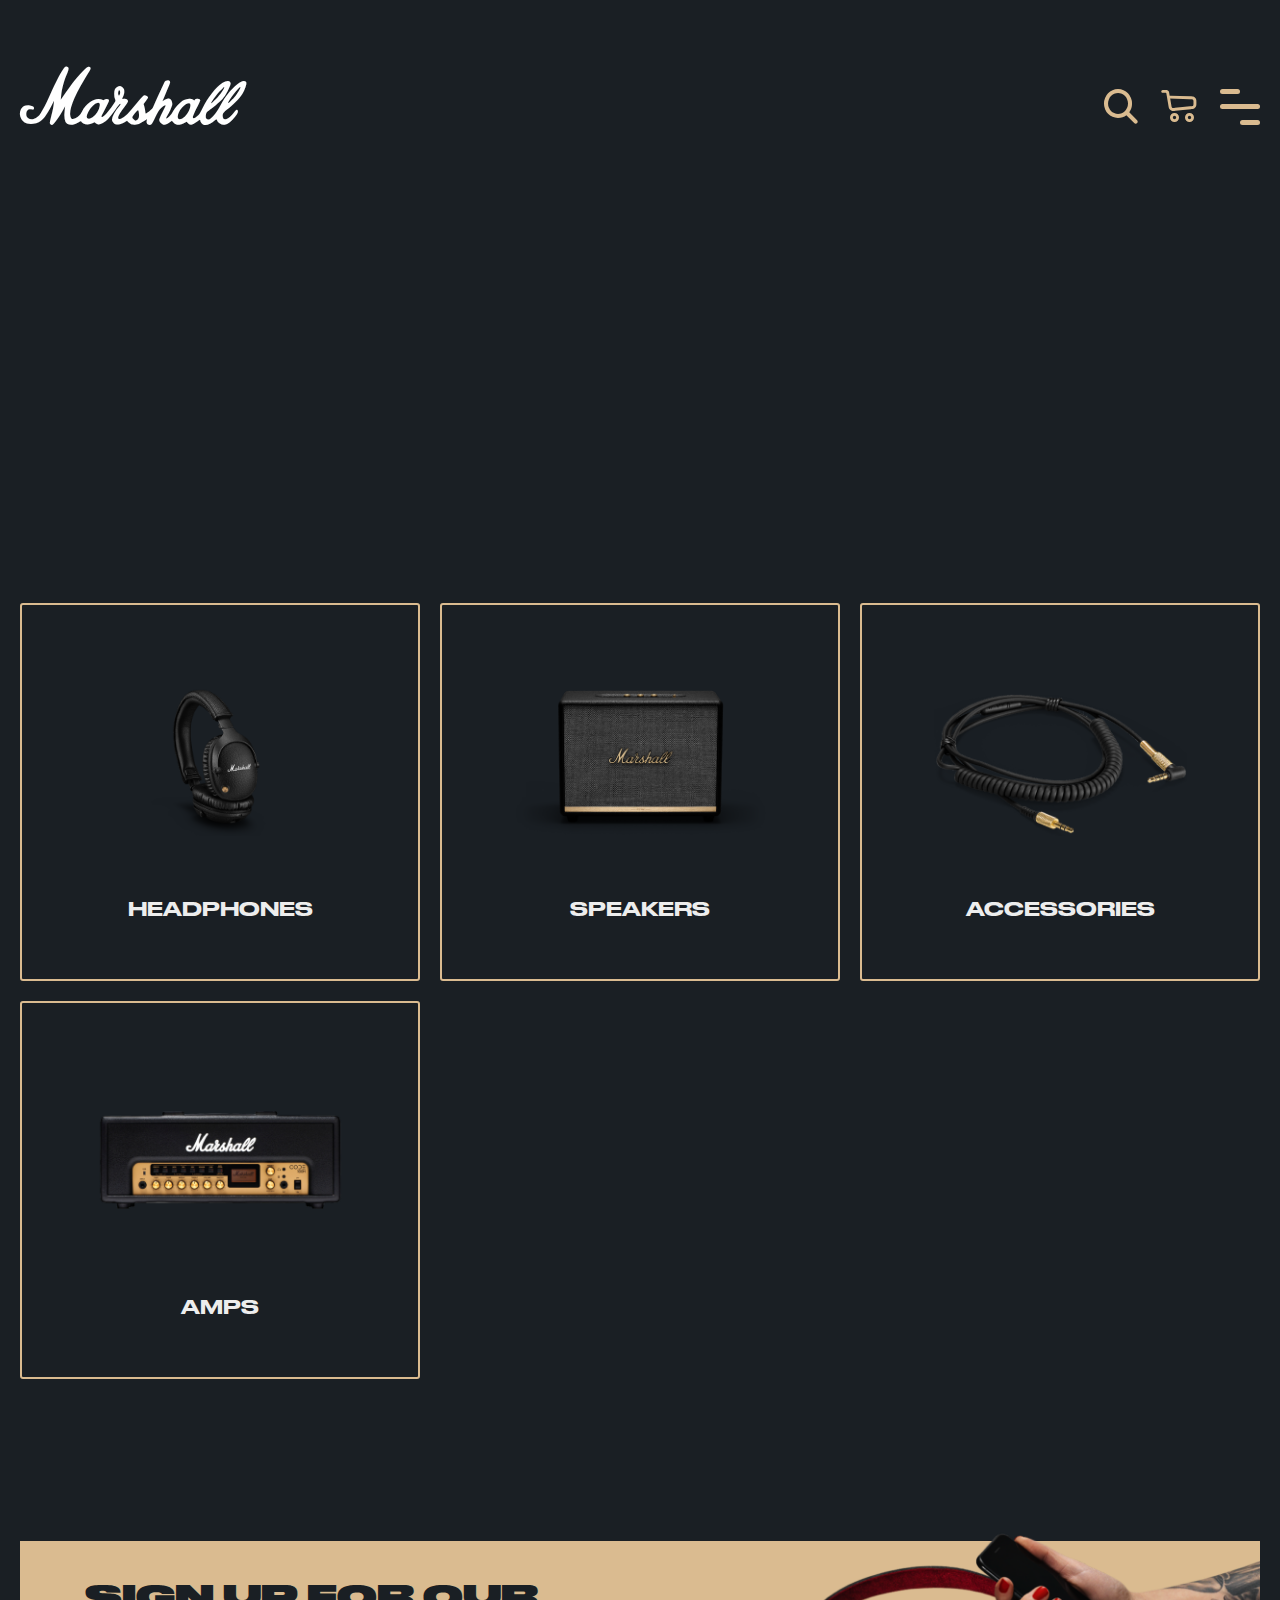
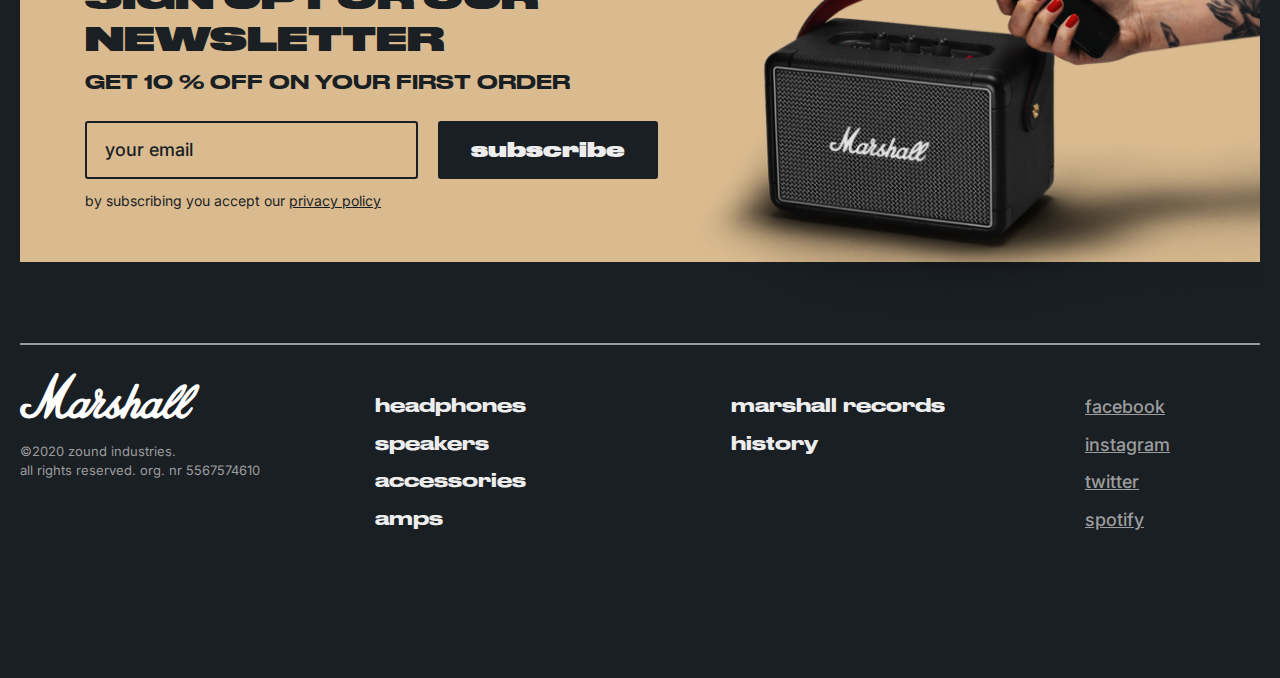
==== commit a26217e5: "footer/block2/block3" ====
--- a/index.html
+++ b/index.html
@@ -16,8 +16,8 @@
 
 <body>
 	<div class="wrapper">
-		<header class="header lock-padding">
-			<div class="header__wrapper">
+		<header class="header">
+			<div class="header__wrapper lock-padding">
 				<div class="header__container _container">
 					<div class="header__body">
 						<div class="header__logo _icon-logo"></div>
@@ -45,10 +45,10 @@
 										</li>
 									</ul>
 									<div class="menu__social social-menu">
-										<div class="social-menu__facebook _icon-facebook"></div>
-										<div class="social-menu__instagram _icon-insta"></div>
-										<div class="social-menu__twitter _icon-twitter"></div>
-										<div class="social-menu__spotify _icon-spotify"></div>
+										<a href="" class="social-menu__facebook _icon-facebook"></a>
+										<a href="" class="social-menu__instagram _icon-insta"></a>
+										<a href="" class="social-menu__twitter _icon-twitter"></a>
+										<a href="" class="social-menu__spotify _icon-spotify"></a>
 									</div>
 								</div>
 							</div>
@@ -172,10 +172,109 @@
 			</div>
 		</header>
 		<main class="page">
+			<section class="page__products products-main">
+				<div class="products-main__container _container">
+					<div class="products-main__body">
+						<a href="" class="products-main__item item-products-main">
+							<div class="item-products-main__image _ibg">
+								<img src="img/products-main/headphones.png" alt="">
+							</div>
+							<h3 class="item-products-main__title">headphones</h3>
+							<p class="item-products-main__more">show more</p>
+						</a>
+						<a href="" class="products-main__item item-products-main">
+							<div class="item-products-main__image _ibg">
+								<img src="img/products-main/speakers.png" alt="">
+							</div>
+							<h3 class="item-products-main__title">speakers</h3>
+							<p class="item-products-main__more">show more</p>
+						</a>
+						<a href="" class="products-main__item item-products-main">
+							<div class="item-products-main__image _ibg">
+								<img src="img/products-main/accessories.png" alt="">
+							</div>
+							<h3 class="item-products-main__title">accessories</h3>
+							<p class="item-products-main__more">show more</p>
+						</a>
+						<a href="" class="products-main__item item-products-main">
+							<div class="item-products-main__image _ibg">
+								<img src="img/products-main/amps.png" alt="">
+							</div>
+							<h3 class="item-products-main__title">amps</h3>
+							<p class="item-products-main__more">show more</p>
+						</a>
+					</div>
+				</div>
+			</section>
+			<section class="page__newsletter newsletter">
+				<div class="newsletter__container _container">
+					<div class="newsletter__body">
+						<div class="newsletter__content">
+							<h2 class="newsletter__title">SIGN UP FOR OUR NEWSLETTER</h2>
+							<p class="newsletter__text">Get 10 % off on your first order</p>
+							<form action="#" class="newsletter__form form-newsletter" autocomplete="off">
+								<div class="form-newsletter__mail">
+									<input type="text" id="userMail" name="usermail" class="form-newsletter__mail-input">
+									<label for="userMail">your email</label>
+								</div>
+								<button type="submit" class="form-newsletter__button">subscribe</button>
+							</form>
+							<p class="newsletter__privacy">by subscribing you accept our <a href="">privacy policy</a></p>
+						</div>
+
+					</div>
+					<div class="newsletter__image _ibg"><img src="img/newsletter/1.png" alt=""></div>
+				</div>
+			</section>
 		</main>
 		<footer class="footer">
 			<div class="footer__container _container">
-
+				<div class="footer__body">
+					<div class="footer__info">
+						<div class="footer__logo _icon-logo"></div>
+						<div class="footer__text">©2020 zound industries. <br>
+							all rights reserved. org. nr 5567574610</div>
+					</div>
+					<nav class="footer__menu menu-footer">
+						<ul class="menu-footer__list">
+							<li class="menu-footer__item">
+								<a href="" class="menu-footer__link">headphones</a>
+							</li>
+							<li class="menu-footer__item">
+								<a href="" class="menu-footer__link">speakers</a>
+							</li>
+							<li class="menu-footer__item">
+								<a href="" class="menu-footer__link">accessories</a>
+							</li>
+							<li class="menu-footer__item">
+								<a href="" class="menu-footer__link">amps</a>
+							</li>
+						</ul>
+						<ul class="menu-footer__list">
+							<li class="menu-footer__item">
+								<a href="" class="menu-footer__link">marshall records</a>
+							</li>
+							<li class="menu-footer__item">
+								<a href="" class="menu-footer__link">history</a>
+							</li>
+						</ul>
+
+					</nav>
+					<div class="footer__social social-footer">
+						<a href="" class="social-footer__facebook _icon-facebook">
+							<p>facebook</p>
+						</a>
+						<a href="" class="social-footer__instagram _icon-insta">
+							<p>instagram</p>
+						</a>
+						<a href="" class="social-footer__twitter _icon-twitter">
+							<p>twitter</p>
+						</a>
+						<a href="" class="social-footer__spotify _icon-spotify">
+							<p>spotify</p>
+						</a>
+					</div>
+				</div>
 			</div>
 		</footer>
 	</div>
--- a/css/style.css
+++ b/css/style.css
@@ -186,6 +186,7 @@
 body {
   font-size: 1rem;
   background-color: #1a1f24;
+  color: #1a1f24;
 }
 
 body._lock {
@@ -487,13 +488,53 @@
 }
 
 .header._scroll .header__wrapper {
-  background: rgba(255, 255, 255, 0.9);
+  background: rgba(26, 31, 36, 0.99);
+}
+
+.header._scroll .header__container {
+  padding-top: 0;
+  padding-bottom: 20px;
+}
+
+.header._scroll .header__body {
+  min-height: 100px;
+}
+
+@media (max-width: 1440px) {
+  .header._scroll .header__body {
+    min-height: -webkit-calc(60px + 40 * ((100vw - 320px) / 1120));
+    min-height: calc(60px + 40 * ((100vw - 320px) / 1120));
+  }
+}
+
+@media (max-width: 53.125em) {
+  .header._scroll .cart-header__close {
+    margin-top: -8px;
+  }
+}
+
+@media (max-width: 53.125em) and (max-width: 47.99875em) {
+  .header._scroll .cart-header__close {
+    margin-top: -2px;
+  }
+}
+
+@media (max-width: 53.125em) and (max-width: 29.99875em) {
+  .header._scroll .cart-header__close {
+    margin-top: 7px;
+  }
+}
+
+@media (max-width: 53.125em) and (max-width: 25.8125em) {
+  .header._scroll .cart-header__close {
+    margin-top: 3px;
+  }
 }
 
 .header__wrapper {
-  -webkit-transition: all 0.3s ease 0s;
-  -o-transition: all 0.3s ease 0s;
-  transition: all 0.3s ease 0s;
+  -webkit-transition: background 0.3s ease 0s;
+  -o-transition: background 0.3s ease 0s;
+  transition: background 0.3s ease 0s;
   position: fixed;
   width: 100%;
   top: 0;
@@ -504,6 +545,9 @@
 .header__container {
   padding-top: 70px;
   padding-bottom: 70px;
+  -webkit-transition: all 0.3s ease 0s;
+  -o-transition: all 0.3s ease 0s;
+  transition: all 0.3s ease 0s;
 }
 
 @media (max-width: 1440px) {
@@ -530,6 +574,9 @@
       -ms-flex-align: end;
           align-items: flex-end;
   min-height: 60px;
+  -webkit-transition: all 0.3s ease 0s;
+  -o-transition: all 0.3s ease 0s;
+  transition: all 0.3s ease 0s;
 }
 
 @media (max-width: 47.99875em) {
@@ -1085,7 +1132,10 @@
     -webkit-transition: right 0.3s ease 0s;
     -o-transition: right 0.3s ease 0s;
     transition: right 0.3s ease 0s;
-    background: #dabb90;
+    background: -webkit-gradient(linear, left top, left bottom, from(#dabb90), color-stop(77%, #dabb90), to(rgba(218, 187, 144, 0.104546)));
+    background: -webkit-linear-gradient(top, #dabb90 0%, #dabb90 77%, rgba(218, 187, 144, 0.104546) 100%);
+    background: -o-linear-gradient(top, #dabb90 0%, #dabb90 77%, rgba(218, 187, 144, 0.104546) 100%);
+    background: linear-gradient(180deg, #dabb90 0%, #dabb90 77%, rgba(218, 187, 144, 0.104546) 100%);
     z-index: 2;
   }
 }
@@ -1843,6 +1893,734 @@
   }
 }
 
+.footer__container {
+  padding-bottom: 161px;
+}
+
+@media (max-width: 1440px) {
+  .footer__container {
+    padding-bottom: -webkit-calc(62.8px + 98.2 * ((100vw - 320px) / 1120));
+    padding-bottom: calc(62.8px + 98.2 * ((100vw - 320px) / 1120));
+  }
+}
+
+@media (max-width: 68.75em) {
+  .footer__container {
+    padding-bottom: 71px;
+  }
+}
+
+.footer__body {
+  padding-top: 30px;
+  position: relative;
+  min-height: 188px;
+  display: -webkit-box;
+  display: -webkit-flex;
+  display: -ms-flexbox;
+  display: flex;
+  -webkit-box-align: end;
+  -webkit-align-items: flex-end;
+      -ms-flex-align: end;
+          align-items: flex-end;
+}
+
+.footer__body::after {
+  content: "";
+  width: 100%;
+  height: 2px;
+  background-color: #9c9c9c;
+  position: absolute;
+  top: 0;
+  left: 0;
+}
+
+@media (max-width: 68.75em) {
+  .footer__body {
+    -webkit-box-orient: vertical;
+    -webkit-box-direction: normal;
+    -webkit-flex-direction: column;
+        -ms-flex-direction: column;
+            flex-direction: column;
+    -webkit-box-align: center;
+    -webkit-align-items: center;
+        -ms-flex-align: center;
+            align-items: center;
+  }
+}
+
+@media (min-width: 68.75em) {
+  .footer__info {
+    -webkit-box-flex: 0;
+    -webkit-flex: 0 0 255px;
+        -ms-flex: 0 0 255px;
+            flex: 0 0 255px;
+    -webkit-align-self: start;
+        -ms-flex-item-align: start;
+                -ms-grid-row-align: start;
+            align-self: start;
+  }
+}
+
+@media (max-width: 68.75em) {
+  .footer__info:not(:last-child) {
+    margin-bottom: 30px;
+  }
+}
+
+.footer__logo {
+  color: #fff;
+  font-size: 2.875rem;
+}
+
+@media (min-width: 68.75em) {
+  .footer__logo:not(:last-child) {
+    margin-bottom: 23px;
+  }
+}
+
+.footer__text {
+  font-family: "Inter";
+  font-weight: 400;
+  font-size: 0.8125rem;
+  line-height: 150%;
+  color: #9c9c9c;
+}
+
+@media (max-width: 68.75em) {
+  .footer__text {
+    display: none;
+  }
+}
+
+@media (min-width: 68.75em) {
+  .footer__menu {
+    -webkit-box-flex: 0;
+    -webkit-flex: 0 1 810px;
+        -ms-flex: 0 1 810px;
+            flex: 0 1 810px;
+    padding-right: 147px;
+    padding-left: 100px;
+  }
+}
+
+@media (min-width: 68.75em) and (max-width: 1440px) {
+  .footer__menu {
+    padding-right: -webkit-calc(100px + 47 * ((100vw - 320px) / 1120));
+    padding-right: calc(100px + 47 * ((100vw - 320px) / 1120));
+  }
+}
+
+@media (min-width: 68.75em) and (max-width: 1440px) {
+  .footer__menu {
+    padding-left: -webkit-calc(100px + 0 * ((100vw - 320px) / 1120));
+    padding-left: calc(100px + 0 * ((100vw - 320px) / 1120));
+  }
+}
+
+@media (max-width: 68.75em) {
+  .footer__menu:not(:last-child) {
+    margin-bottom: 35px;
+  }
+}
+
+@media (min-width: 68.75em) {
+  .footer__social {
+    -webkit-box-flex: 0;
+    -webkit-flex: 0 0 86px;
+        -ms-flex: 0 0 86px;
+            flex: 0 0 86px;
+  }
+}
+
+.menu-footer {
+  display: -webkit-box;
+  display: -webkit-flex;
+  display: -ms-flexbox;
+  display: flex;
+  -webkit-box-pack: justify;
+  -webkit-justify-content: space-between;
+      -ms-flex-pack: justify;
+          justify-content: space-between;
+}
+
+@media (max-width: 68.75em) {
+  .menu-footer {
+    -webkit-box-orient: vertical;
+    -webkit-box-direction: normal;
+    -webkit-flex-direction: column;
+        -ms-flex-direction: column;
+            flex-direction: column;
+  }
+}
+
+@media (min-width: 68.75em) {
+  .menu-footer__list:not(:last-child) {
+    margin-right: 50px;
+  }
+}
+
+@media (max-width: 68.75em) {
+  .menu-footer__list {
+    text-align: center;
+  }
+  .menu-footer__list:not(:last-child) {
+    margin-bottom: 16px;
+  }
+}
+
+@media (any-hover: hover) {
+  .menu-footer__item:hover a {
+    color: #dabb90;
+  }
+}
+
+.menu-footer__item:not(:last-child) {
+  margin-bottom: 14.8px;
+}
+
+@media (max-width: 68.75em) {
+  .menu-footer__item:not(:last-child) {
+    margin-bottom: 16px;
+  }
+}
+
+.menu-footer__link {
+  -webkit-transition: all 0.3s ease 0s;
+  -o-transition: all 0.3s ease 0s;
+  transition: all 0.3s ease 0s;
+  font-weight: 500;
+  font-size: 1.125rem;
+  line-height: 127.77778%;
+  color: #ededed;
+}
+
+@media (max-width: 68.75em) {
+  .menu-footer__link {
+    font-family: "Montserrat";
+    line-height: 122.72727%;
+    font-size: 1.375rem;
+    letter-spacing: 0.01em;
+  }
+}
+
+.social-footer {
+  display: -webkit-box;
+  display: -webkit-flex;
+  display: -ms-flexbox;
+  display: flex;
+}
+
+@media (min-width: 68.75em) {
+  .social-footer {
+    -webkit-box-orient: vertical;
+    -webkit-box-direction: normal;
+    -webkit-flex-direction: column;
+        -ms-flex-direction: column;
+            flex-direction: column;
+  }
+  .social-footer a:not(:last-child) {
+    margin-bottom: 15.6px;
+  }
+  .social-footer a::before {
+    display: none;
+  }
+  .social-footer p {
+    display: block;
+    font-family: "Inter";
+    font-weight: 500;
+    font-size: 1.125rem;
+    line-height: 122.22222%;
+    -webkit-text-decoration-line: underline;
+            text-decoration-line: underline;
+    -webkit-transition: all 0.3s ease 0s;
+    -o-transition: all 0.3s ease 0s;
+    transition: all 0.3s ease 0s;
+    color: #9c9c9c;
+  }
+}
+
+@media (min-width: 68.75em) and (any-hover: hover) {
+  .social-footer p:hover {
+    color: #ededed;
+  }
+}
+
+@media (max-width: 68.75em) {
+  .social-footer {
+    -webkit-box-pack: center;
+    -webkit-justify-content: center;
+        -ms-flex-pack: center;
+            justify-content: center;
+    width: 100%;
+  }
+  .social-footer p {
+    display: none;
+  }
+  .social-footer a:not(:last-child) {
+    margin-right: 35px;
+  }
+  .social-footer a::before {
+    font-size: 2rem;
+    color: #fff;
+  }
+}
+
+.page__products {
+  margin-top: 500px;
+}
+
+.products-main__container {
+  padding-top: 111px;
+  padding-bottom: 86px;
+}
+
+@media (max-width: 1440px) {
+  .products-main__container {
+    padding-top: -webkit-calc(56.5px + 54.5 * ((100vw - 320px) / 1120));
+    padding-top: calc(56.5px + 54.5 * ((100vw - 320px) / 1120));
+  }
+}
+
+@media (max-width: 1440px) {
+  .products-main__container {
+    padding-bottom: -webkit-calc(56.5px + 29.5 * ((100vw - 320px) / 1120));
+    padding-bottom: calc(56.5px + 29.5 * ((100vw - 320px) / 1120));
+  }
+}
+
+.products-main__body {
+  display: -ms-grid;
+  display: grid;
+  -ms-grid-columns: (minmax(335px, 1fr))[auto-fit];
+      grid-template-columns: repeat(auto-fit, minmax(335px, 1fr));
+  gap: 20px;
+}
+
+@media (max-width: 25.625em) {
+  .products-main__body {
+    -ms-grid-columns: (minmax(280px, 1fr))[auto-fit];
+        grid-template-columns: repeat(auto-fit, minmax(280px, 1fr));
+  }
+}
+
+.item-products-main {
+  display: -webkit-box;
+  display: -webkit-flex;
+  display: -ms-flexbox;
+  display: flex;
+  -webkit-box-align: center;
+  -webkit-align-items: center;
+      -ms-flex-align: center;
+          align-items: center;
+  -webkit-box-orient: vertical;
+  -webkit-box-direction: normal;
+  -webkit-flex-direction: column;
+      -ms-flex-direction: column;
+          flex-direction: column;
+  border: 2px solid #dabb90;
+  -webkit-border-radius: 3px;
+          border-radius: 3px;
+  padding: 65px 40px 30px 40px;
+  -webkit-transition: all 0.3s ease 0s;
+  -o-transition: all 0.3s ease 0s;
+  transition: all 0.3s ease 0s;
+  min-height: 374px;
+}
+
+@media (max-width: 25.625em) {
+  .item-products-main {
+    padding-left: 10px;
+    padding-right: 10px;
+  }
+}
+
+@media (any-hover: hover) {
+  .item-products-main:hover {
+    background-color: #dabb90;
+  }
+  .item-products-main:hover .item-products-main__title {
+    color: #1a1f24;
+  }
+}
+
+.item-products-main__image {
+  width: 253px;
+  height: 185px;
+  -webkit-background-size: contain;
+          background-size: contain;
+}
+
+.item-products-main__image:not(:last-child) {
+  margin-bottom: 44px;
+}
+
+.item-products-main__title {
+  font-weight: 500;
+  font-size: 1.125rem;
+  line-height: 127.77778%;
+  text-transform: uppercase;
+  color: #ededed;
+  -webkit-transition: all 0.3s ease 0s;
+  -o-transition: all 0.3s ease 0s;
+  transition: all 0.3s ease 0s;
+}
+
+.item-products-main__title:not(:last-child) {
+  margin-bottom: 8px;
+}
+
+@media (any-hover: none) {
+  .item-products-main__title:not(:last-child) {
+    margin-bottom: 2px;
+  }
+}
+
+@media (max-width: 47.99875em) {
+  .item-products-main__title {
+    font-family: "Montserrat";
+    font-weight: 900;
+    font-size: 1.5rem;
+    line-height: 120.83333%;
+    letter-spacing: 0.05em;
+  }
+}
+
+.item-products-main__more {
+  font-family: "Inter";
+  font-weight: 400;
+  font-size: 1rem;
+  line-height: 118.75%;
+  color: #1a1f24;
+  -webkit-transition: all 0.3s ease 0s;
+  -o-transition: all 0.3s ease 0s;
+  transition: all 0.3s ease 0s;
+}
+
+@media (any-hover: hover) {
+  .item-products-main__more {
+    text-decoration: underline;
+    -webkit-text-decoration-color: transparent;
+            text-decoration-color: transparent;
+  }
+  .item-products-main__more:hover {
+    -webkit-text-decoration-color: #1a1f24;
+            text-decoration-color: #1a1f24;
+  }
+}
+
+@media (max-width: 47.99875em) {
+  .newsletter {
+    margin-bottom: 61px;
+  }
+}
+
+@media (min-width: 47.99875em) {
+  .newsletter__container {
+    padding-top: 94px;
+    padding-bottom: 94px;
+    position: relative;
+  }
+}
+
+@media (min-width: 47.99875em) and (max-width: 1440px) {
+  .newsletter__container {
+    padding-top: -webkit-calc(0px + 94 * ((100vw - 320px) / 1120));
+    padding-top: calc(0px + 94 * ((100vw - 320px) / 1120));
+  }
+}
+
+@media (min-width: 47.99875em) and (max-width: 1440px) {
+  .newsletter__container {
+    padding-bottom: -webkit-calc(0px + 94 * ((100vw - 320px) / 1120));
+    padding-bottom: calc(0px + 94 * ((100vw - 320px) / 1120));
+  }
+}
+
+.newsletter__body {
+  background: #dabb90;
+  display: -webkit-box;
+  display: -webkit-flex;
+  display: -ms-flexbox;
+  display: flex;
+}
+
+@media (max-width: 68.75em) {
+  .newsletter__body {
+    -webkit-box-pack: center;
+    -webkit-justify-content: center;
+        -ms-flex-pack: center;
+            justify-content: center;
+  }
+}
+
+@media (min-width: 68.75em) {
+  .newsletter__content {
+    -webkit-box-flex: 0;
+    -webkit-flex: 0 0 50%;
+        -ms-flex: 0 0 50%;
+            flex: 0 0 50%;
+    padding: 35px 0 54px 65px;
+    position: relative;
+    z-index: 2;
+  }
+}
+
+@media (max-width: 68.75em) {
+  .newsletter__content {
+    padding: 30px 20px 35px 20px;
+  }
+}
+
+.newsletter__title {
+  font-weight: 999;
+  font-size: 2rem;
+  line-height: 130%;
+  text-transform: uppercase;
+}
+
+.newsletter__title:not(:last-child) {
+  margin-bottom: 10px;
+}
+
+@media (max-width: 68.75em) and (min-width: 47.99875em) {
+  .newsletter__title {
+    max-width: 70%;
+  }
+}
+
+@media (max-width: 47.99875em) {
+  .newsletter__title {
+    font-family: "Montserrat";
+    font-weight: 900;
+    line-height: 115%;
+    letter-spacing: 0.04em;
+  }
+}
+
+@media (max-width: 25.625em) {
+  .newsletter__title {
+    font-size: 1.625rem;
+  }
+}
+
+.newsletter__text {
+  font-weight: 500;
+  font-size: 1.125rem;
+  line-height: 150%;
+  text-transform: uppercase;
+}
+
+.newsletter__text:not(:last-child) {
+  margin-bottom: 25px;
+}
+
+@media (max-width: 47.99875em) {
+  .newsletter__text {
+    font-family: "Montserrat";
+    font-weight: 900;
+    font-size: 1rem;
+    line-height: 100%;
+    letter-spacing: 0.03em;
+  }
+}
+
+.newsletter__form:not(:last-child) {
+  margin-bottom: 15px;
+}
+
+.newsletter__privacy {
+  font-family: "Inter";
+  font-weight: 400;
+  font-size: 0.875rem;
+  line-height: 100%;
+  text-transform: lowercase;
+}
+
+.newsletter__privacy a {
+  color: inherit;
+  text-decoration: underline;
+  -webkit-transition: all 0.3s ease 0s;
+  -o-transition: all 0.3s ease 0s;
+  transition: all 0.3s ease 0s;
+}
+
+@media (any-hover: hover) {
+  .newsletter__privacy a:hover {
+    color: black;
+    font-weight: 500;
+  }
+}
+
+.newsletter__image {
+  position: absolute;
+  right: 20px;
+  top: 0;
+  height: 100%;
+  width: 50%;
+  -webkit-background-size: contain;
+          background-size: contain;
+  background-position: right;
+  z-index: 1;
+}
+
+@media (max-width: 68.75em) {
+  .newsletter__image {
+    display: none;
+  }
+}
+
+.form-newsletter {
+  display: -webkit-box;
+  display: -webkit-flex;
+  display: -ms-flexbox;
+  display: flex;
+  -webkit-box-align: center;
+  -webkit-align-items: center;
+      -ms-flex-align: center;
+          align-items: center;
+}
+
+@media (max-width: 47.99875em) {
+  .form-newsletter {
+    -webkit-box-orient: vertical;
+    -webkit-box-direction: normal;
+    -webkit-flex-direction: column;
+        -ms-flex-direction: column;
+            flex-direction: column;
+    -webkit-box-align: start;
+    -webkit-align-items: start;
+        -ms-flex-align: start;
+            align-items: start;
+  }
+}
+
+.form-newsletter__mail {
+  position: relative;
+}
+
+.form-newsletter__mail label {
+  font-family: "Inter";
+  font-weight: 500;
+  font-size: 1.125rem;
+  line-height: 100%;
+  position: absolute;
+  left: 20px;
+  top: 50%;
+  -webkit-transform: translateY(-50%);
+      -ms-transform: translateY(-50%);
+          transform: translateY(-50%);
+  -webkit-transition: all 0.3s ease 0s;
+  -o-transition: all 0.3s ease 0s;
+  transition: all 0.3s ease 0s;
+}
+
+@media (max-width: 68.75em) {
+  .form-newsletter__mail {
+    -webkit-box-flex: 1;
+    -webkit-flex: 1 1 auto;
+        -ms-flex: 1 1 auto;
+            flex: 1 1 auto;
+  }
+}
+
+@media (max-width: 47.99875em) {
+  .form-newsletter__mail {
+    width: 100%;
+  }
+}
+
+.form-newsletter__mail._active label {
+  font-size: 0.75rem;
+  top: 6px;
+  -webkit-transform: none;
+      -ms-transform: none;
+          transform: none;
+}
+
+.form-newsletter__mail-input {
+  -webkit-appearance: none;
+     -moz-appearance: none;
+          appearance: none;
+  font-family: "Inter";
+  font-weight: 500;
+  font-size: 1.125rem;
+  border: 2px solid #1a1f24;
+  -webkit-border-radius: 3px;
+          border-radius: 3px;
+  min-height: 58px;
+  background-color: #dabb90;
+  padding: 10px 20px 0 20px;
+  width: -webkit-calc(100% - 20px);
+  width: calc(100% - 20px);
+}
+
+@media (min-width: 47.99875em) {
+  .form-newsletter__mail-input:not(:last-child) {
+    margin-right: 20px;
+  }
+}
+
+@media (max-width: 47.99875em) {
+  .form-newsletter__mail-input {
+    width: 100%;
+  }
+}
+
+@media (min-width: 47.99875em) {
+  .form-newsletter__mail-input {
+    min-width: 333px;
+  }
+}
+
+.form-newsletter__button {
+  display: -webkit-box;
+  display: -webkit-flex;
+  display: -ms-flexbox;
+  display: flex;
+  -webkit-box-pack: center;
+  -webkit-justify-content: center;
+      -ms-flex-pack: center;
+          justify-content: center;
+  -webkit-box-align: center;
+  -webkit-align-items: center;
+      -ms-flex-align: center;
+          align-items: center;
+  font-weight: 900;
+  font-size: 1.25rem;
+  line-height: 100%;
+  color: #ededed;
+  background: #1a1f24;
+  border: 2px solid #1a1f24;
+  -webkit-border-radius: 3px;
+          border-radius: 3px;
+  min-height: 58px;
+  -webkit-transition: all 0.3s ease 0s;
+  -o-transition: all 0.3s ease 0s;
+  transition: all 0.3s ease 0s;
+}
+
+@media (min-width: 47.99875em) {
+  .form-newsletter__button {
+    min-width: 220px;
+  }
+}
+
+@media (max-width: 47.99875em) {
+  .form-newsletter__button {
+    margin-top: 14px;
+    width: 100%;
+    font-family: "Montserrat";
+    letter-spacing: 0.05em;
+  }
+}
+
+@media (any-hover: hover) {
+  .form-newsletter__button:hover {
+    -webkit-box-shadow: inset 0px 10px 20px 2px rgba(218, 187, 144, 0.6);
+            box-shadow: inset 0px 10px 20px 2px rgba(218, 187, 144, 0.6);
+  }
+}
+
 .page {
   -webkit-box-flex: 1;
   -webkit-flex: 1 1 auto;
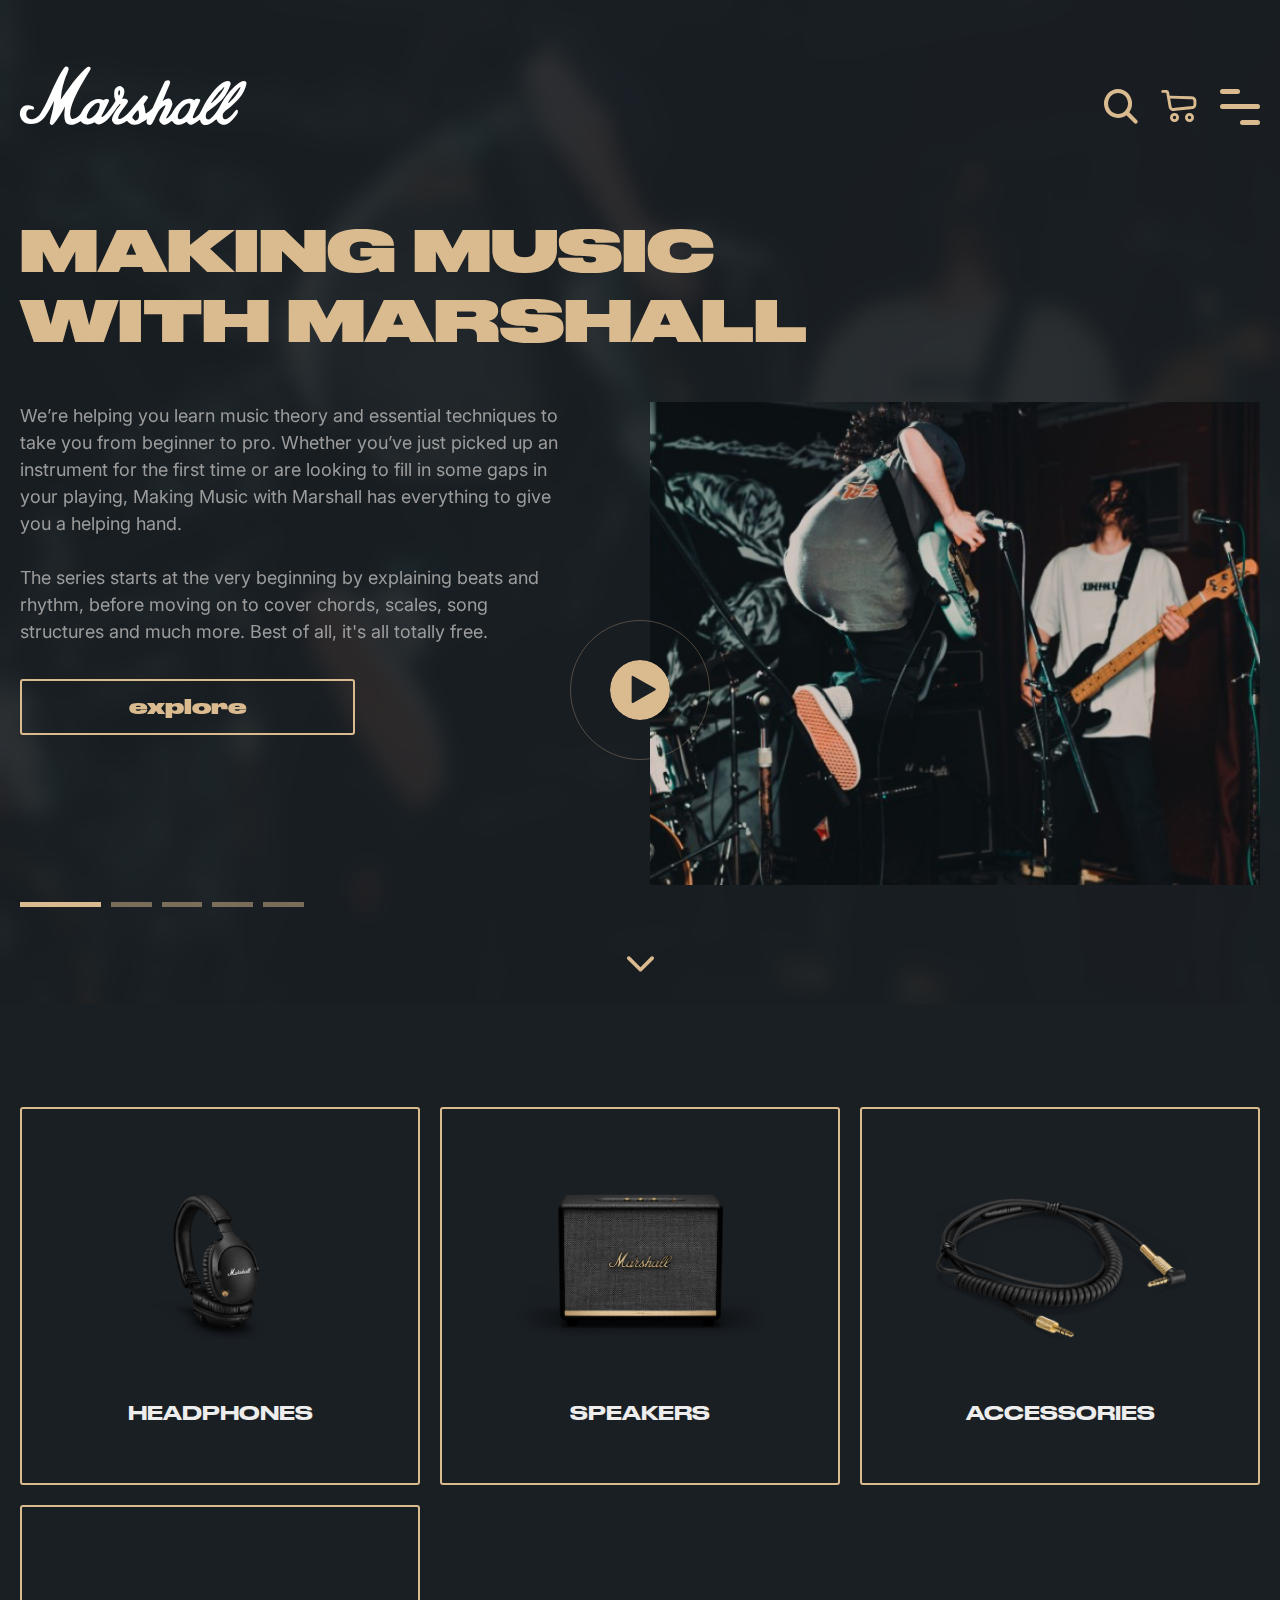
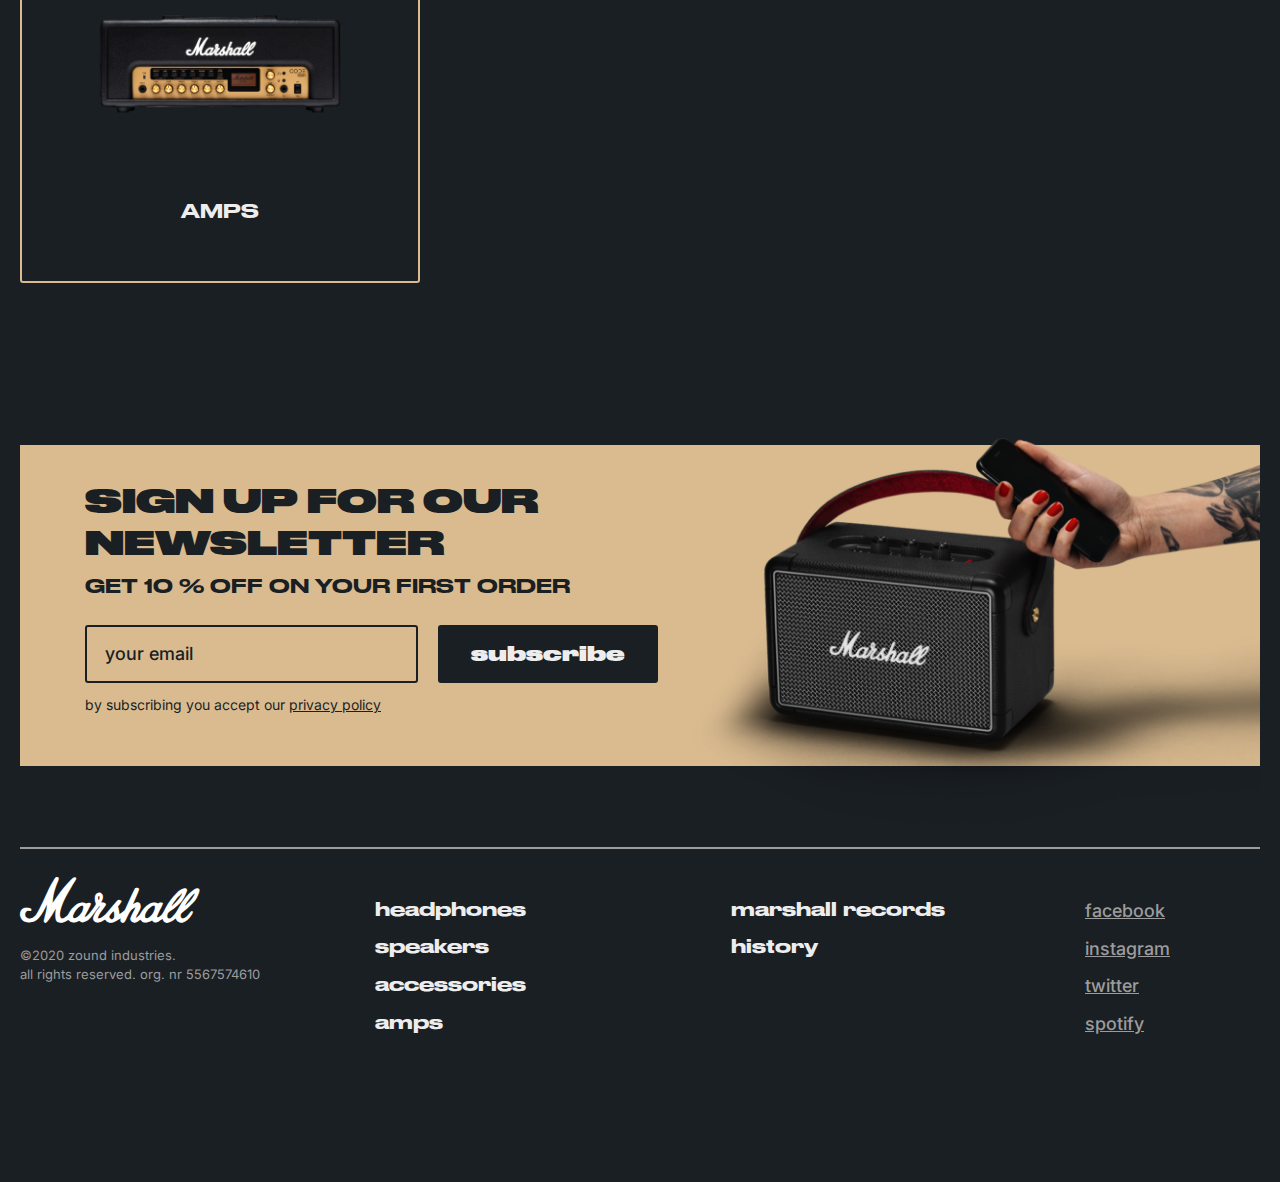
==== commit 049e93fc: "main-page slider" ====
--- a/index.html
+++ b/index.html
@@ -4,8 +4,7 @@
 <head>
 	<meta charset="UTF-8">
 	<meta name="format-detection" content="telephone=no">
-	<!-- Подключени слайдера swiper -->
-	<!-- <link rel="stylesheet" href="https://unpkg.com/swiper@8/swiper-bundle.min.css" /> -->
+	<link rel="stylesheet" href="https://unpkg.com/swiper@8/swiper-bundle.min.css" />
 	<link rel="stylesheet" href="css/style.css">
 	<link rel="shortcut icon" href="img/favicon/favicon.ico">
 	<!-- <meta name="robots" content="noindex, nofollow"> -->
@@ -172,6 +171,151 @@
 			</div>
 		</header>
 		<main class="page">
+			<section class="page__main main-page">
+				<div class="main-page__slider swiper">
+					<div class="swiper-wrapper">
+						<div class="main-page__slide swiper-slide">
+							<div class="main-page__bcg _ibg"><img src="img/main-page/video.jpg" alt=""></div>
+							<div class="main-page__container _container" data-swiper-parallax-opacity="0"
+								data-swiper-parallax-x="-100%">
+								<div class="main-page__title _title">MAKING MUSIC WITH MARSHALL</div>
+								<div class="main-page__body">
+									<div class="main-page__content">
+										<div class="main-page__text">
+											<p>We’re helping you learn music theory and essential techniques to take you from
+												beginner to pro. Whether you’ve just picked up an instrument for the first time
+												or
+												are looking to fill in some gaps in your playing, Making Music with Marshall has
+												everything to give you a helping hand.</p>
+											<p>The series starts at the very beginning by explaining beats and rhythm, before
+												moving on to cover chords, scales, song structures and much more. Best of all,
+												it's
+												all totally free.</p>
+										</div>
+										<a href="" class="main-page__button">explore</a>
+									</div>
+									<div class="main-page__video _ibg">
+										<img src="img/main-page/video.jpg" alt="">
+									</div>
+									<div class="main-page__play ">
+										<div class="main-page__icon-play _icon-Subtract"></div>
+									</div>
+								</div>
+							</div>
+						</div>
+						<div class="main-page__slide swiper-slide">
+							<div class="main-page__bcg _ibg"><img src="img/main-page/video.jpg" alt=""></div>
+							<div class="main-page__container _container" data-swiper-parallax-opacity="0"
+								data-swiper-parallax-x="-100%">
+								<div class="main-page__title _title">MAKING MUSIC WITH MARSHALL</div>
+								<div class="main-page__body">
+									<div class="main-page__content">
+										<div class="main-page__text">
+											<p>We’re helping you learn music theory and essential techniques to take you from
+												beginner to pro. Whether you’ve just picked up an instrument for the first time
+												or
+												are looking to fill in some gaps in your playing, Making Music with Marshall has
+												everything to give you a helping hand.</p>
+											<p>The series starts at the very beginning by explaining beats and rhythm, before
+												moving on to cover chords, scales, song structures and much more. Best of all,
+												it's
+												all totally free.</p>
+										</div>
+									</div>
+									<div class="main-page__video _ibg">
+										<img src="img/main-page/video.jpg" alt="">
+									</div>
+									<div class="main-page__play ">
+										<div class="main-page__icon-play _icon-Subtract"></div>
+									</div>
+								</div>
+							</div>
+						</div>
+						<div class="main-page__slide swiper-slide">
+							<div class="main-page__bcg _ibg"><img src="img/main-page/video.jpg" alt=""></div>
+							<div class="main-page__container _container" data-swiper-parallax-opacity="0"
+								data-swiper-parallax-x="-100%">
+								<div class="main-page__title _title">MAKING MUSIC WITH MARSHALL</div>
+								<div class="main-page__body">
+									<div class="main-page__content">
+										<div class="main-page__text">
+											<p>We’re helping you learn music theory and essential techniques to take you from
+												beginner to pro. Whether you’ve just picked up an instrument for the first time
+												or
+												are looking to fill in some gaps in your playing, Making Music with Marshall has
+												everything to give you a helping hand.</p>
+											<p>The series starts at the very beginning by explaining beats and rhythm, before
+												moving on to cover chords, scales, song structures and much more. Best of all,
+												it's
+												all totally free.</p>
+										</div>
+									</div>
+									<div class="main-page__video _ibg">
+										<img src="img/main-page/video.jpg" alt="">
+									</div>
+								</div>
+							</div>
+						</div>
+						<div class="main-page__slide swiper-slide">
+							<div class="main-page__bcg _ibg"><img src="img/main-page/video.jpg" alt=""></div>
+							<div class="main-page__container _container" data-swiper-parallax-opacity="0"
+								data-swiper-parallax-x="-100%">
+								<div class="main-page__title _title">MAKING MUSIC WITH MARSHALL</div>
+								<div class="main-page__body">
+									<div class="main-page__content">
+										<div class="main-page__text">
+											<p>We’re helping you learn music theory and essential techniques to take you from
+												beginner to pro. Whether you’ve just picked up an instrument for the first time
+												or
+												are looking to fill in some gaps in your playing, Making Music with Marshall has
+												everything to give you a helping hand.</p>
+											<p>The series starts at the very beginning by explaining beats and rhythm, before
+												moving on to cover chords, scales, song structures and much more. Best of all,
+												it's
+												all totally free.</p>
+										</div>
+										<a href="" class="main-page__button">explore</a>
+									</div>
+									<div class="main-page__video _ibg">
+										<img src="img/main-page/video.jpg" alt="">
+									</div>
+									<div class="main-page__play ">
+										<div class="main-page__icon-play _icon-Subtract"></div>
+									</div>
+								</div>
+							</div>
+						</div>
+						<div class="main-page__slide swiper-slide">
+							<div class="main-page__bcg _ibg"><img src="img/main-page/video.jpg" alt=""></div>
+							<div class="main-page__container _container" data-swiper-parallax-opacity="0"
+								data-swiper-parallax-x="-100%">
+								<div class="main-page__title _title">MAKING MUSIC WITH MARSHALL</div>
+								<div class="main-page__body">
+									<div class="main-page__content">
+										<div class="main-page__text">
+											<p>We’re helping you learn music theory and essential techniques to take you from
+												beginner to pro. Whether you’ve just picked up an instrument for the first time
+												or
+												are looking to fill in some gaps in your playing, Making Music with Marshall has
+												everything to give you a helping hand.</p>
+											<p>The series starts at the very beginning by explaining beats and rhythm, before
+												moving on to cover chords, scales, song structures and much more. Best of all,
+												it's
+												all totally free.</p>
+										</div>
+									</div>
+									<div class="main-page__video _ibg">
+										<img src="img/main-page/video.jpg" alt="">
+									</div>
+								</div>
+							</div>
+						</div>
+					</div>
+					<div class="swiper-pagination"></div>
+					<div class="main-page__arrow _icon-arrow-down">
+					</div>
+				</div>
+			</section>
 			<section class="page__products products-main">
 				<div class="products-main__container _container">
 					<div class="products-main__body">
@@ -295,34 +439,8 @@
 		</div>
 		<p class="question__text"></p>
 	</div> -->
-	<!-- попап -->
-	<!-- <div id="popup" class="popup">
-		<div class="popup__body">
-			<div class="popup__content">
-				<a href="#" class="popup__close"></a>
-				<div class="popup__text">
-					Заявка принята, мы свяжемся с вами в ближайшее время!
-				</div>
-			</div>
-		</div>
-	</div> -->
-	<!-- слайдер swiper, Эти классы добавляются к основным классам болока -->
-	<!-- <div class="swiper">
-		<div class="swiper-wrapper">
-			<div class="swiper-slide">
-				Слайд 1
-			</div>
-			<div class="swiper-slide">
-				Слайд 2
-			</div>
-		</div>
-		<div class="swiper-pagination"></div>
-	</div> -->
-
 	<script src="https://unpkg.com/swiper@8/swiper-bundle.min.js"></script>
 	<script src="js/script.js"></script>
-	<!-- Динамический адаптив, нужен для того, чтобы перемещать элемент куда угодно в коде с помощью data-da=".main-slider__body,991.98,2" (куда(блок, в котором будет находиться элемент) , когда, какой(отсчет с нуля)) -->
-	<script src="js/dynamic-adapt.js"></script>
 </body>
 
 </html>
--- a/css/style.css
+++ b/css/style.css
@@ -90,6 +90,118 @@
   content: "\e90a";
 }
 
+@-webkit-keyframes animPlay {
+  0% {
+    width: 35px;
+    height: 35px;
+    opacity: 1;
+  }
+  67% {
+    width: 100px;
+    height: 100px;
+    opacity: 0.6;
+  }
+  93% {
+    width: 140px;
+    height: 140px;
+    opacity: 0.3;
+  }
+  100% {
+    width: 150px;
+    height: 150px;
+    opacity: 0;
+  }
+}
+
+@keyframes animPlay {
+  0% {
+    width: 35px;
+    height: 35px;
+    opacity: 1;
+  }
+  67% {
+    width: 100px;
+    height: 100px;
+    opacity: 0.6;
+  }
+  93% {
+    width: 140px;
+    height: 140px;
+    opacity: 0.3;
+  }
+  100% {
+    width: 150px;
+    height: 150px;
+    opacity: 0;
+  }
+}
+
+@-webkit-keyframes animPlayMd3 {
+  0% {
+    width: 35px;
+    height: 35px;
+    opacity: 1;
+  }
+  67% {
+    width: 75px;
+    height: 75px;
+    opacity: 0.6;
+  }
+  93% {
+    width: 105px;
+    height: 105px;
+    opacity: 0.3;
+  }
+  100% {
+    width: 110px;
+    height: 110px;
+    opacity: 0;
+  }
+}
+
+@keyframes animPlayMd3 {
+  0% {
+    width: 35px;
+    height: 35px;
+    opacity: 1;
+  }
+  67% {
+    width: 75px;
+    height: 75px;
+    opacity: 0.6;
+  }
+  93% {
+    width: 105px;
+    height: 105px;
+    opacity: 0.3;
+  }
+  100% {
+    width: 110px;
+    height: 110px;
+    opacity: 0;
+  }
+}
+
+@-webkit-keyframes animArrow {
+  0% {
+    bottom: 0;
+  }
+  100% {
+    bottom: -webkit-calc(100% - 18px);
+    bottom: calc(100% - 18px);
+  }
+}
+
+@keyframes animArrow {
+  0% {
+    bottom: 0;
+  }
+  100% {
+    bottom: -webkit-calc(100% - 18px);
+    bottom: calc(100% - 18px);
+  }
+}
+
 * {
   padding: 0px;
   margin: 0px;
@@ -195,7 +307,7 @@
 
 .wrapper {
   width: 100%;
-  min-height: 100%;
+  min-height: 100vh;
   overflow: hidden;
   display: -webkit-box;
   display: -webkit-flex;
@@ -215,20 +327,70 @@
 }
 
 .swiper-pagination-bullet {
-  width: 8px;
-  height: 8px;
-  -webkit-box-sizing: border-box;
-          box-sizing: border-box;
+  height: 5px;
+  background-color: #dabb90;
+  width: 40.61px;
+  opacity: 0.5;
+  -webkit-border-radius: 0;
+          border-radius: 0;
+  -webkit-transition: all 0.3s ease 0s;
+  -o-transition: all 0.3s ease 0s;
+  transition: all 0.3s ease 0s;
+}
+
+.swiper-pagination-bullet-active {
+  width: 81.21px;
   opacity: 1;
-  background: #595959;
-}
-
-.swiper-pagination-bullet-active {
-  width: 8px;
-  height: 8px;
-  background-color: #0000;
-  -webkit-box-sizing: border-box;
-          box-sizing: border-box;
+}
+
+@media (max-width: 61.99875em) {
+  .swiper-pagination-bullet {
+    width: 45px;
+  }
+  .swiper-pagination-bullet-active {
+    width: 90px;
+  }
+}
+
+.swiper-pagination {
+  max-width: 1440px;
+  padding: 0 20px;
+  text-align: left;
+  margin-left: -5px;
+  margin-bottom: 95px;
+  bottom: 0;
+}
+
+@media (max-width: 61.99875em) {
+  .swiper-pagination {
+    margin-bottom: 45px;
+    width: 100%;
+    max-width: 790px;
+    margin-left: -6px;
+  }
+}
+
+.swiper-horizontal > .swiper-pagination-bullets,
+.swiper-pagination-bullets.swiper-pagination-horizontal,
+.swiper-pagination-custom,
+.swiper-pagination-fraction {
+  bottom: 0px;
+  left: 50%;
+  -webkit-transform: translateX(-50%);
+      -ms-transform: translateX(-50%);
+          transform: translateX(-50%);
+}
+
+.swiper-horizontal > .swiper-pagination-bullets .swiper-pagination-bullet,
+.swiper-pagination-horizontal.swiper-pagination-bullets .swiper-pagination-bullet {
+  margin: 0 var(--swiper-pagination-bullet-horizontal-gap, 5px);
+}
+
+@media (max-width: 61.99875em) {
+  .swiper-horizontal > .swiper-pagination-bullets .swiper-pagination-bullet,
+  .swiper-pagination-horizontal.swiper-pagination-bullets .swiper-pagination-bullet {
+    margin: 0 var(--swiper-pagination-bullet-horizontal-gap, 6px);
+  }
 }
 
 ._title {
@@ -497,37 +659,37 @@
 }
 
 .header._scroll .header__body {
-  min-height: 100px;
+  min-height: 80px;
 }
 
 @media (max-width: 1440px) {
   .header._scroll .header__body {
-    min-height: -webkit-calc(60px + 40 * ((100vw - 320px) / 1120));
-    min-height: calc(60px + 40 * ((100vw - 320px) / 1120));
+    min-height: -webkit-calc(50px + 30 * ((100vw - 320px) / 1120));
+    min-height: calc(50px + 30 * ((100vw - 320px) / 1120));
   }
 }
 
 @media (max-width: 53.125em) {
   .header._scroll .cart-header__close {
-    margin-top: -8px;
+    margin-top: -23px;
   }
 }
 
 @media (max-width: 53.125em) and (max-width: 47.99875em) {
   .header._scroll .cart-header__close {
-    margin-top: -2px;
+    margin-top: -15px;
   }
 }
 
 @media (max-width: 53.125em) and (max-width: 29.99875em) {
   .header._scroll .cart-header__close {
-    margin-top: 7px;
+    margin-top: -4px;
   }
 }
 
 @media (max-width: 53.125em) and (max-width: 25.8125em) {
   .header._scroll .cart-header__close {
-    margin-top: 3px;
+    margin-top: -7px;
   }
 }
 
@@ -876,6 +1038,7 @@
   }
   .social-menu > * {
     font-size: 2.125rem;
+    color: inherit;
   }
 }
 
@@ -2165,8 +2328,460 @@
   }
 }
 
-.page__products {
-  margin-top: 500px;
+.main-page__slider {
+  position: relative;
+}
+
+.main-page__slider .swiper-wrapper {
+  display: -webkit-box;
+  display: -webkit-flex;
+  display: -ms-flexbox;
+  display: flex;
+}
+
+.main-page__slide {
+  overflow: hidden;
+  min-height: 100vh;
+  position: relative;
+  min-width: 100%;
+}
+
+.main-page__bcg {
+  position: absolute;
+  width: 100%;
+  min-height: 100%;
+  background-position: top;
+}
+
+.main-page__bcg::after {
+  content: "";
+  width: 100%;
+  height: 100%;
+  position: absolute;
+  background: rgba(26, 31, 36, 0.9);
+}
+
+@supports ((-webkit-backdrop-filter: blur(10px)) or (backdrop-filter: blur(10px))) {
+  .main-page__bcg::after {
+    -webkit-backdrop-filter: blur(10px);
+            backdrop-filter: blur(10px);
+  }
+}
+
+@media (max-width: 47.99875em) {
+  .main-page__bcg {
+    display: none;
+  }
+}
+
+.main-page__container {
+  padding-top: 236px;
+  padding-bottom: 31px;
+  position: relative;
+  z-index: 4;
+  min-height: 100vh;
+}
+
+@media (max-width: 1440px) {
+  .main-page__container {
+    padding-top: -webkit-calc(95.2px + 140.8 * ((100vw - 320px) / 1120));
+    padding-top: calc(95.2px + 140.8 * ((100vw - 320px) / 1120));
+  }
+}
+
+@media (max-width: 61.99875em) {
+  .main-page__container {
+    padding-bottom: 75px;
+  }
+}
+
+@media (min-width: 47.99875em) {
+  .main-page__title {
+    max-width: 65%;
+  }
+}
+
+.main-page__title:not(:last-child) {
+  margin-bottom: 50px;
+}
+
+@media (max-width: 1440px) {
+  .main-page__title:not(:last-child) {
+    margin-bottom: -webkit-calc(17.3px + 32.7 * ((100vw - 320px) / 1120));
+    margin-bottom: calc(17.3px + 32.7 * ((100vw - 320px) / 1120));
+  }
+}
+
+@media (max-width: 47.99875em) {
+  .main-page__title {
+    font-family: inherit;
+    font-weight: 999;
+    font-size: 2.5rem;
+  }
+}
+
+@media (max-width: 29.99875em) {
+  .main-page__title {
+    font-size: 1.5rem;
+    line-height: 125%;
+  }
+}
+
+.main-page__body {
+  position: relative;
+}
+
+@media (min-width: 61.99875em) {
+  .main-page__body {
+    margin-bottom: 88px;
+    display: -webkit-box;
+    display: -webkit-flex;
+    display: -ms-flexbox;
+    display: flex;
+  }
+}
+
+@media (min-width: 61.99875em) {
+  .main-page__content {
+    -webkit-box-flex: 0;
+    -webkit-flex: 0 0 50%;
+        -ms-flex: 0 0 50%;
+            flex: 0 0 50%;
+  }
+}
+
+.main-page__text {
+  font-family: "Inter";
+  font-weight: 400;
+  font-size: 1.125rem;
+  line-height: 150%;
+  color: #9c9c9c;
+  margin-bottom: 35px;
+}
+
+.main-page__text p:not(:last-child) {
+  margin-bottom: 30px;
+}
+
+@media (max-width: 1440px) {
+  .main-page__text p:not(:last-child) {
+    margin-bottom: -webkit-calc(8.2px + 21.8 * ((100vw - 320px) / 1120));
+    margin-bottom: calc(8.2px + 21.8 * ((100vw - 320px) / 1120));
+  }
+}
+
+@media (min-width: 61.99875em) {
+  .main-page__text {
+    max-width: 556px;
+    margin-right: 50px;
+  }
+}
+
+@media (max-width: 47.99875em) {
+  .main-page__text {
+    font-size: 1rem;
+    line-height: 130%;
+  }
+}
+
+@media (max-width: 1440px) {
+  .main-page__text {
+    margin-bottom: -webkit-calc(29.6px + 5.4 * ((100vw - 320px) / 1120));
+    margin-bottom: calc(29.6px + 5.4 * ((100vw - 320px) / 1120));
+  }
+}
+
+.main-page__button {
+  font-weight: 900;
+  font-size: 1.25rem;
+  line-height: 100%;
+  color: #dabb90;
+  display: -webkit-box;
+  display: -webkit-flex;
+  display: -ms-flexbox;
+  display: flex;
+  -webkit-box-pack: center;
+  -webkit-justify-content: center;
+      -ms-flex-pack: center;
+          justify-content: center;
+  -webkit-box-align: center;
+  -webkit-align-items: center;
+      -ms-flex-align: center;
+          align-items: center;
+  width: 100%;
+  max-width: 750px;
+  min-height: 58px;
+  border: 2px solid #dabb90;
+  -webkit-border-radius: 3px;
+          border-radius: 3px;
+  -webkit-transition: all 0.3s ease 0s;
+  -o-transition: all 0.3s ease 0s;
+  transition: all 0.3s ease 0s;
+}
+
+@media (min-width: 61.99875em) {
+  .main-page__button {
+    max-width: 335px;
+  }
+}
+
+@media (max-width: 61.99875em) {
+  .main-page__button {
+    margin: 0 auto;
+  }
+}
+
+@media (max-width: 1440px) {
+  .main-page__button {
+    min-height: -webkit-calc(44px + 14 * ((100vw - 320px) / 1120));
+    min-height: calc(44px + 14 * ((100vw - 320px) / 1120));
+  }
+}
+
+@media (any-hover: hover) {
+  .main-page__button:hover {
+    background-color: #dabb90;
+    color: #1a1f24;
+  }
+}
+
+@media (max-width: 47.99875em) {
+  .main-page__button {
+    font-family: "Montserrat";
+    letter-spacing: 0.03em;
+    text-transform: uppercase;
+  }
+}
+
+.main-page__video {
+  width: 100%;
+  max-width: 750px;
+  height: 520px;
+  background-position: top;
+}
+
+@media (min-width: 61.99875em) {
+  .main-page__video {
+    -webkit-align-self: center;
+        -ms-flex-item-align: center;
+                -ms-grid-row-align: center;
+            align-self: center;
+    margin-left: 10px;
+  }
+}
+
+@media (max-width: 61.99875em) {
+  .main-page__video {
+    margin: 0 auto;
+    margin-bottom: 25px;
+  }
+}
+
+@media (max-width: 1440px) {
+  .main-page__video {
+    height: -webkit-calc(258px + 262 * ((100vw - 320px) / 1120));
+    height: calc(258px + 262 * ((100vw - 320px) / 1120));
+  }
+}
+
+.main-page__play {
+  position: relative;
+  width: 140px;
+  height: 140px;
+  display: -webkit-box;
+  display: -webkit-flex;
+  display: -ms-flexbox;
+  display: flex;
+  -webkit-box-pack: center;
+  -webkit-justify-content: center;
+      -ms-flex-pack: center;
+          justify-content: center;
+  -webkit-box-align: center;
+  -webkit-align-items: center;
+      -ms-flex-align: center;
+          align-items: center;
+  position: absolute;
+  top: 45.2%;
+  left: 50%;
+  -webkit-transform: translateX(-50%);
+      -ms-transform: translateX(-50%);
+          transform: translateX(-50%);
+  cursor: pointer;
+}
+
+@media (max-width: 61.99875em) {
+  .main-page__play {
+    top: auto;
+    bottom: 94px;
+  }
+}
+
+@media (max-width: 47.99875em) {
+  .main-page__play {
+    width: 105px;
+    height: 105px;
+  }
+}
+
+@media (max-width: 29.99875em) {
+  .main-page__play {
+    width: 62px;
+    height: 62px;
+  }
+}
+
+.main-page__play::after {
+  content: "";
+  width: 100px;
+  height: 100px;
+  -webkit-border-radius: 50%;
+          border-radius: 50%;
+  border: 1px solid #dabb90;
+  -webkit-box-sizing: border-box;
+          box-sizing: border-box;
+  position: absolute;
+  opacity: 0.6;
+  z-index: 1;
+  -webkit-transition: all 0.3s ease 0s;
+  -o-transition: all 0.3s ease 0s;
+  transition: all 0.3s ease 0s;
+}
+
+@media (max-width: 47.99875em) {
+  .main-page__play::after {
+    width: 75px;
+    height: 75px;
+  }
+}
+
+@media (max-width: 29.99875em) {
+  .main-page__play::after {
+    width: 44px;
+    height: 44px;
+  }
+}
+
+.main-page__play::before {
+  content: "";
+  width: 140px;
+  height: 140px;
+  -webkit-border-radius: 50%;
+          border-radius: 50%;
+  border: 1px solid #dabb90;
+  -webkit-box-sizing: border-box;
+          box-sizing: border-box;
+  position: absolute;
+  opacity: 0.3;
+  z-index: 1;
+  -webkit-transition: all 0.3s ease 0s;
+  -o-transition: all 0.3s ease 0s;
+  transition: all 0.3s ease 0s;
+}
+
+@media (max-width: 47.99875em) {
+  .main-page__play::before {
+    width: 105px;
+    height: 105px;
+  }
+}
+
+@media (max-width: 29.99875em) {
+  .main-page__play::before {
+    width: 62px;
+    height: 62px;
+  }
+}
+
+@media (any-hover: hover) and (min-width: 47.99875em) {
+  .main-page__play::after {
+    width: 35px;
+    height: 35px;
+    -webkit-animation: animPlay 2s linear infinite 1s;
+            animation: animPlay 2s linear infinite 1s;
+  }
+  .main-page__play::before {
+    -webkit-animation: animPlay 2s linear infinite 0s;
+            animation: animPlay 2s linear infinite 0s;
+  }
+}
+
+@media (any-hover: hover) and (min-width: 29.99875em) {
+  .main-page__play::after {
+    width: 20px;
+    height: 20px;
+    -webkit-animation: animPlayMd3 2s linear infinite 1s;
+            animation: animPlayMd3 2s linear infinite 1s;
+  }
+  .main-page__play::before {
+    -webkit-animation: animPlayMd3 2s linear infinite 0s;
+            animation: animPlayMd3 2s linear infinite 0s;
+  }
+}
+
+.main-page__icon-play {
+  color: #dabb90;
+  font-size: 3.75rem;
+  background: #1a1f24;
+  -webkit-border-radius: 50%;
+          border-radius: 50%;
+  overflow: hidden;
+  position: relative;
+  z-index: 2;
+  -webkit-transition: all 0.3s ease 0s;
+  -o-transition: all 0.3s ease 0s;
+  transition: all 0.3s ease 0s;
+}
+
+@media (max-width: 47.99875em) {
+  .main-page__icon-play {
+    font-size: 2.8125rem;
+  }
+}
+
+@media (max-width: 29.99875em) {
+  .main-page__icon-play {
+    font-size: 1.625rem;
+  }
+}
+
+@media (any-hover: hover) {
+  .main-page__icon-play:hover {
+    color: #ededed;
+  }
+}
+
+.main-page__arrow {
+  position: absolute;
+  bottom: 0;
+  left: 50%;
+  -webkit-transform: translateX(-50%);
+      -ms-transform: translateX(-50%);
+          transform: translateX(-50%);
+  z-index: 10;
+  cursor: pointer;
+  width: 28px;
+  margin: 0 auto;
+  color: #dabb90;
+  font-size: 1.125rem;
+  height: 58px;
+  margin-bottom: 31px;
+}
+
+@media (max-width: 61.99875em) {
+  .main-page__arrow {
+    height: 30px;
+    margin-bottom: 5px;
+  }
+}
+
+.main-page__arrow::before {
+  position: absolute;
+  bottom: 0;
+  -webkit-transition: all 0.3s ease 0s;
+  -o-transition: all 0.3s ease 0s;
+  transition: all 0.3s ease 0s;
+  -webkit-animation: animArrow 1s linear infinite alternate 1s;
+          animation: animArrow 1s linear infinite alternate 1s;
 }
 
 .products-main__container {
@@ -2439,9 +3054,6 @@
 .newsletter__privacy a {
   color: inherit;
   text-decoration: underline;
-  -webkit-transition: all 0.3s ease 0s;
-  -o-transition: all 0.3s ease 0s;
-  transition: all 0.3s ease 0s;
 }
 
 @media (any-hover: hover) {
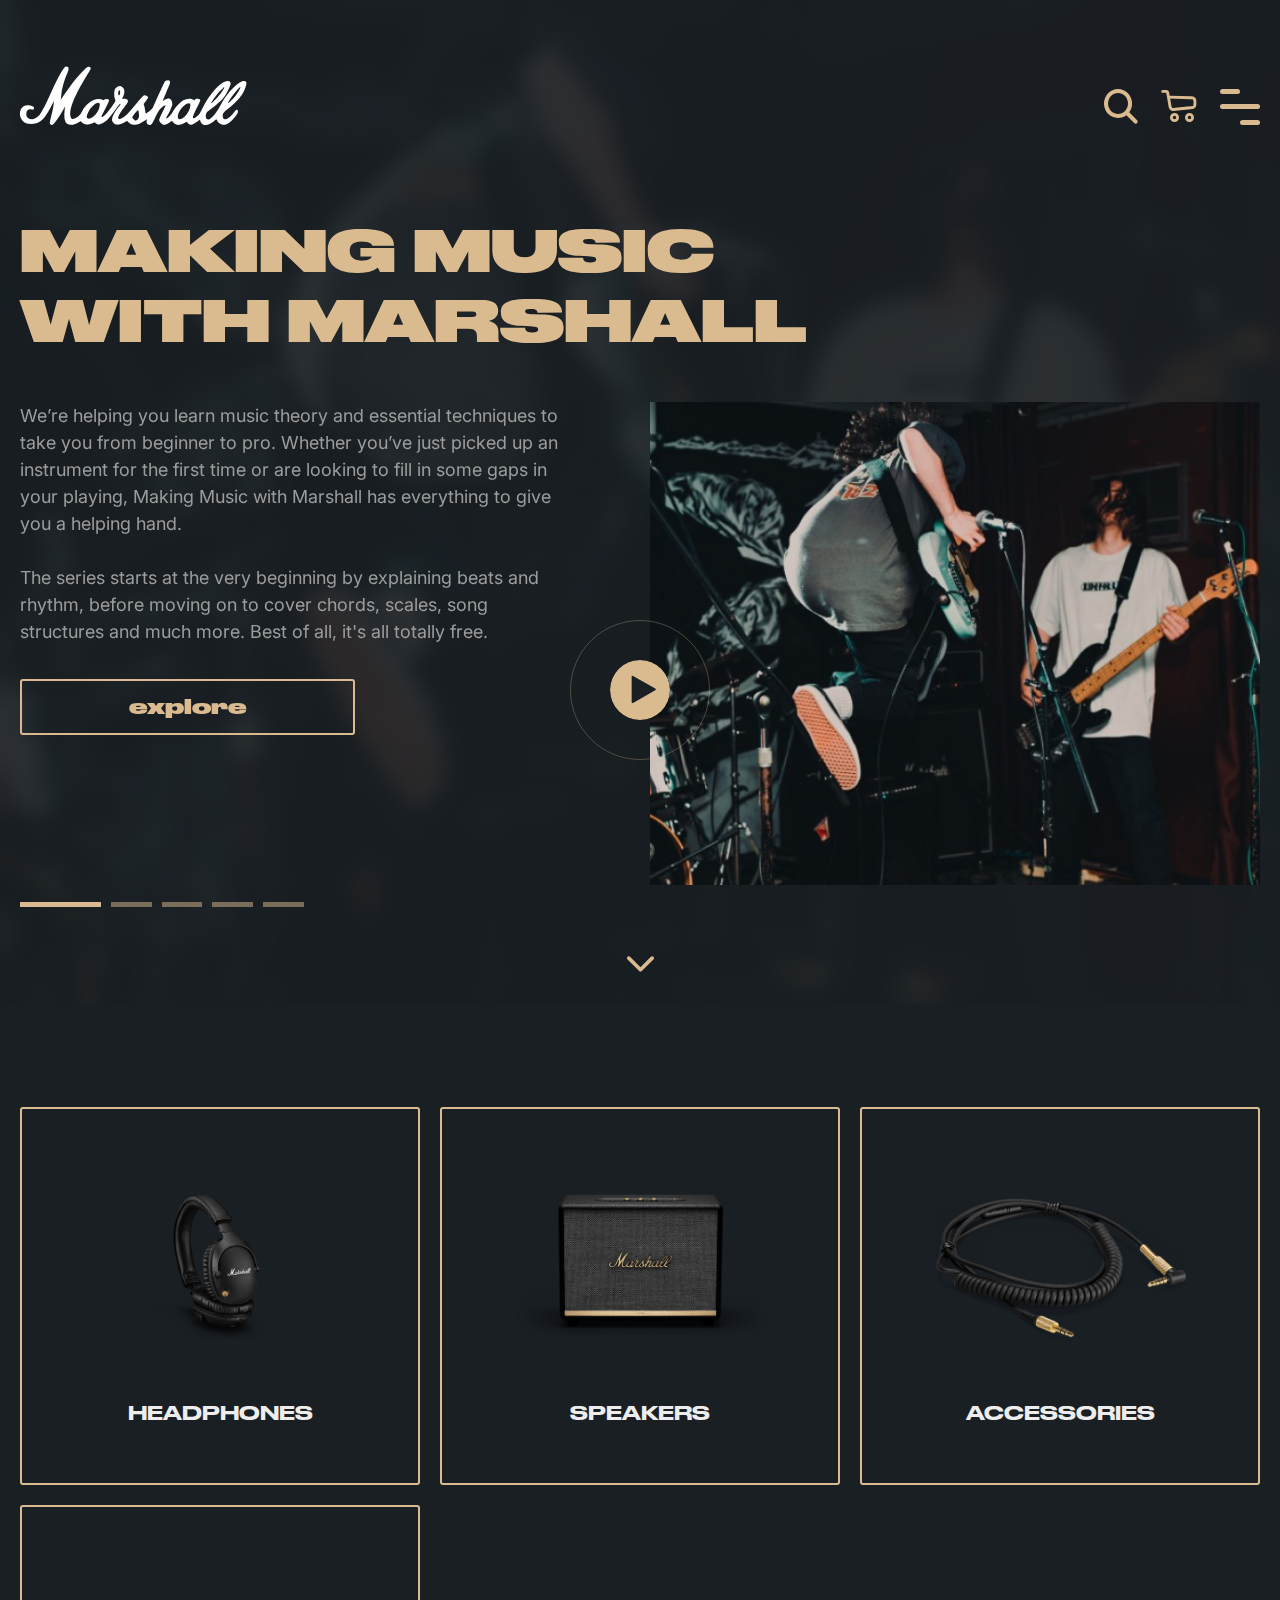
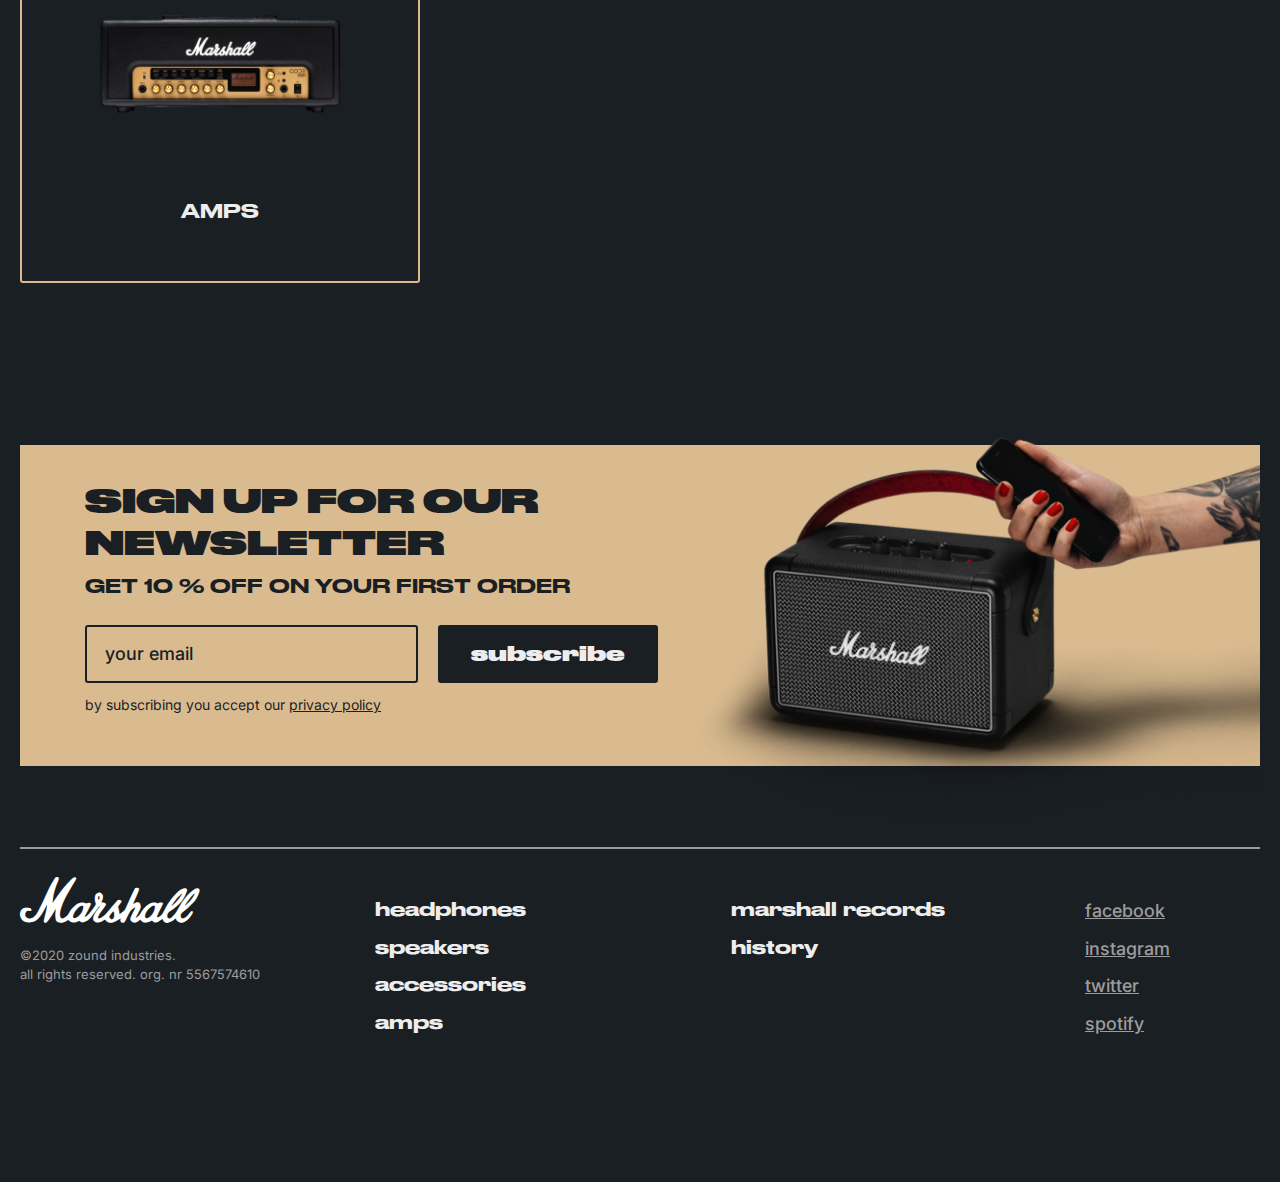
==== commit 118c0025: "main-page" ====
--- a/index.html
+++ b/index.html
@@ -173,7 +173,7 @@
 		<main class="page">
 			<section class="page__main main-page">
 				<div class="main-page__slider swiper">
-					<div class="swiper-wrapper">
+					<div class="main-page__wrapper swiper-wrapper">
 						<div class="main-page__slide swiper-slide">
 							<div class="main-page__bcg _ibg"><img src="img/main-page/video.jpg" alt=""></div>
 							<div class="main-page__container _container" data-swiper-parallax-opacity="0"
--- a/css/style.css
+++ b/css/style.css
@@ -2,222 +2,226 @@
 @import url(https://fonts.googleapis.com/css?family=Montserrat:500,600,700,800,900&display=swap);
 @use "sass:math";
 @font-face {
-  font-family: "Druk-Text-Wide-Cyr";
-  font-display: swap;
-  src: url("../fonts/Druk-Wide-Heavy.woff") format("woff"), url("../fonts/Druk-Wide-Heavy.ttf") format("ttf"), url("../fonts/Druk-Wide-Heavy.eot") format("embedded-opentype");
-  font-weight: 900;
-  font-style: normal;
+	font-family: "Druk-Text-Wide-Cyr";
+	font-display: swap;
+	src: url("../fonts/Druk-Wide-Heavy.woff") format("woff"), url("../fonts/Druk-Wide-Heavy.ttf") format("ttf"),
+		url("../fonts/Druk-Wide-Heavy.eot") format("embedded-opentype");
+	font-weight: 900;
+	font-style: normal;
 }
 
 @font-face {
-  font-family: "Druk-Text-Wide-Cyr";
-  font-display: swap;
-  src: url("../fonts/Druk-Wide-Super.woff") format("woff"), url("../fonts/Druk-Wide-Super.ttf") format("ttf"), url("../fonts/Druk-Wide-Super.eot") format("embedded-opentype");
-  font-weight: 999;
-  font-style: normal;
+	font-family: "Druk-Text-Wide-Cyr";
+	font-display: swap;
+	src: url("../fonts/Druk-Wide-Super.woff") format("woff"), url("../fonts/Druk-Wide-Super.ttf") format("ttf"),
+		url("../fonts/Druk-Wide-Super.eot") format("embedded-opentype");
+	font-weight: 999;
+	font-style: normal;
 }
 
 @font-face {
-  font-family: "Druk-Text-Wide-Cyr";
-  font-display: swap;
-  src: url("../fonts/Druk-Wide-Medium.woff") format("woff"), url("../fonts/Druk-Wide-Medium.ttf") format("ttf"), url("../fonts/Druk-Wide-Medium.eot") format("embedded-opentype");
-  font-weight: 500;
-  font-style: normal;
+	font-family: "Druk-Text-Wide-Cyr";
+	font-display: swap;
+	src: url("../fonts/Druk-Wide-Medium.woff") format("woff"), url("../fonts/Druk-Wide-Medium.ttf") format("ttf"),
+		url("../fonts/Druk-Wide-Medium.eot") format("embedded-opentype");
+	font-weight: 500;
+	font-style: normal;
 }
 
 @font-face {
-  font-family: "icons";
-  font-display: block;
-  src: url("../fonts/icons.svg") format("svg"), url("../fonts/icons.woff") format("woff"), url("../fonts/icons.eot") format("embedded-opentype"), url("../fonts/icons.ttf") format("truetype");
-  font-weight: 400;
-  font-style: normal;
+	font-family: "icons";
+	font-display: block;
+	src: url("../fonts/icons.svg") format("svg"), url("../fonts/icons.woff") format("woff"),
+		url("../fonts/icons.eot") format("embedded-opentype"), url("../fonts/icons.ttf") format("truetype");
+	font-weight: 400;
+	font-style: normal;
 }
 
 [class^="_icon-"]:before,
 [class*=" _icon-"]:before {
-  font-family: "icons";
-  font-style: normal;
-  font-weight: normal;
-  font-variant: normal;
-  text-transform: none;
-  line-height: 1;
-  -webkit-font-smoothing: antialiased;
-  -moz-osx-font-smoothing: grayscale;
+	font-family: "icons";
+	font-style: normal;
+	font-weight: normal;
+	font-variant: normal;
+	text-transform: none;
+	line-height: 1;
+	-webkit-font-smoothing: antialiased;
+	-moz-osx-font-smoothing: grayscale;
 }
 
 [class^="_icon-"]:before,
 [class*=" _icon-"]:before {
-  display: block;
+	display: block;
 }
 
 ._icon-logo:before {
-  content: "\e909";
+	content: "\e909";
 }
 
 ._icon-close:before {
-  content: "\e902";
+	content: "\e902";
 }
 
 ._icon-facebook:before {
-  content: "\e903";
+	content: "\e903";
 }
 
 ._icon-insta:before {
-  content: "\e904";
+	content: "\e904";
 }
 
 ._icon-spotify:before {
-  content: "\e906";
+	content: "\e906";
 }
 
 ._icon-Subtract:before {
-  content: "\e907";
+	content: "\e907";
 }
 
 ._icon-twitter:before {
-  content: "\e908";
+	content: "\e908";
 }
 
 ._icon-arrow-down:before {
-  content: "\e900";
+	content: "\e900";
 }
 
 ._icon-cart:before {
-  content: "\e905";
+	content: "\e905";
 }
 
 ._icon-search:before {
-  content: "\e90a";
+	content: "\e90a";
 }
 
 @-webkit-keyframes animPlay {
-  0% {
-    width: 35px;
-    height: 35px;
-    opacity: 1;
-  }
-  67% {
-    width: 100px;
-    height: 100px;
-    opacity: 0.6;
-  }
-  93% {
-    width: 140px;
-    height: 140px;
-    opacity: 0.3;
-  }
-  100% {
-    width: 150px;
-    height: 150px;
-    opacity: 0;
-  }
+	0% {
+		width: 35px;
+		height: 35px;
+		opacity: 1;
+	}
+	67% {
+		width: 100px;
+		height: 100px;
+		opacity: 0.6;
+	}
+	93% {
+		width: 140px;
+		height: 140px;
+		opacity: 0.3;
+	}
+	100% {
+		width: 150px;
+		height: 150px;
+		opacity: 0;
+	}
 }
 
 @keyframes animPlay {
-  0% {
-    width: 35px;
-    height: 35px;
-    opacity: 1;
-  }
-  67% {
-    width: 100px;
-    height: 100px;
-    opacity: 0.6;
-  }
-  93% {
-    width: 140px;
-    height: 140px;
-    opacity: 0.3;
-  }
-  100% {
-    width: 150px;
-    height: 150px;
-    opacity: 0;
-  }
+	0% {
+		width: 35px;
+		height: 35px;
+		opacity: 1;
+	}
+	67% {
+		width: 100px;
+		height: 100px;
+		opacity: 0.6;
+	}
+	93% {
+		width: 140px;
+		height: 140px;
+		opacity: 0.3;
+	}
+	100% {
+		width: 150px;
+		height: 150px;
+		opacity: 0;
+	}
 }
 
 @-webkit-keyframes animPlayMd3 {
-  0% {
-    width: 35px;
-    height: 35px;
-    opacity: 1;
-  }
-  67% {
-    width: 75px;
-    height: 75px;
-    opacity: 0.6;
-  }
-  93% {
-    width: 105px;
-    height: 105px;
-    opacity: 0.3;
-  }
-  100% {
-    width: 110px;
-    height: 110px;
-    opacity: 0;
-  }
+	0% {
+		width: 35px;
+		height: 35px;
+		opacity: 1;
+	}
+	67% {
+		width: 75px;
+		height: 75px;
+		opacity: 0.6;
+	}
+	93% {
+		width: 105px;
+		height: 105px;
+		opacity: 0.3;
+	}
+	100% {
+		width: 110px;
+		height: 110px;
+		opacity: 0;
+	}
 }
 
 @keyframes animPlayMd3 {
-  0% {
-    width: 35px;
-    height: 35px;
-    opacity: 1;
-  }
-  67% {
-    width: 75px;
-    height: 75px;
-    opacity: 0.6;
-  }
-  93% {
-    width: 105px;
-    height: 105px;
-    opacity: 0.3;
-  }
-  100% {
-    width: 110px;
-    height: 110px;
-    opacity: 0;
-  }
+	0% {
+		width: 35px;
+		height: 35px;
+		opacity: 1;
+	}
+	67% {
+		width: 75px;
+		height: 75px;
+		opacity: 0.6;
+	}
+	93% {
+		width: 105px;
+		height: 105px;
+		opacity: 0.3;
+	}
+	100% {
+		width: 110px;
+		height: 110px;
+		opacity: 0;
+	}
 }
 
 @-webkit-keyframes animArrow {
-  0% {
-    bottom: 0;
-  }
-  100% {
-    bottom: -webkit-calc(100% - 18px);
-    bottom: calc(100% - 18px);
-  }
+	0% {
+		bottom: 0;
+	}
+	100% {
+		bottom: -webkit-calc(100% - 18px);
+		bottom: calc(100% - 18px);
+	}
 }
 
 @keyframes animArrow {
-  0% {
-    bottom: 0;
-  }
-  100% {
-    bottom: -webkit-calc(100% - 18px);
-    bottom: calc(100% - 18px);
-  }
+	0% {
+		bottom: 0;
+	}
+	100% {
+		bottom: -webkit-calc(100% - 18px);
+		bottom: calc(100% - 18px);
+	}
 }
 
 * {
-  padding: 0px;
-  margin: 0px;
-  border: 0px;
+	padding: 0px;
+	margin: 0px;
+	border: 0px;
 }
 
 *,
 *:before,
 *:after {
-  -webkit-box-sizing: border-box;
-  box-sizing: border-box;
+	-webkit-box-sizing: border-box;
+	box-sizing: border-box;
 }
 
 :focus,
 :active {
-  outline: none;
+	outline: none;
 }
 
 aside,
@@ -225,59 +229,59 @@
 footer,
 header,
 section {
-  display: block;
+	display: block;
 }
 
 html,
 body {
-  height: 100%;
-  min-width: 320px;
+	height: 100%;
+	min-width: 320px;
 }
 
 body {
-  line-height: 1;
-  font-family: "Druk-Text-Wide-Cyr";
-  -ms-text-size-adjust: 100%;
-  -moz-text-size-adjust: 100%;
-  -webkit-text-size-adjust: 100%;
+	line-height: 1;
+	font-family: "Druk-Text-Wide-Cyr";
+	-ms-text-size-adjust: 100%;
+	-moz-text-size-adjust: 100%;
+	-webkit-text-size-adjust: 100%;
 }
 
 input,
 button,
 textarea {
-  font-family: "Druk-Text-Wide-Cyr";
-  font-size: inherit;
+	font-family: "Druk-Text-Wide-Cyr";
+	font-size: inherit;
 }
 
 input::-ms-clear {
-  display: none;
+	display: none;
 }
 
 button {
-  cursor: pointer;
-  background-color: inherit;
+	cursor: pointer;
+	background-color: inherit;
 }
 
 button::-moz-focus-inner {
-  padding: 0;
-  border: 0;
+	padding: 0;
+	border: 0;
 }
 
 a,
 a:visited {
-  text-decoration: none;
+	text-decoration: none;
 }
 
 a:hover {
-  text-decoration: none;
+	text-decoration: none;
 }
 
 ul li {
-  list-style: none;
+	list-style: none;
 }
 
 img {
-  vertical-align: top;
+	vertical-align: top;
 }
 
 h1,
@@ -286,8 +290,8 @@
 h4,
 h5,
 h6 {
-  font-weight: inherit;
-  font-size: inherit;
+	font-weight: inherit;
+	font-size: inherit;
 }
 
 /*
@@ -296,2946 +300,2952 @@
 }
 */
 body {
-  font-size: 1rem;
-  background-color: #1a1f24;
-  color: #1a1f24;
+	font-size: 1rem;
+	background-color: #1a1f24;
+	color: #1a1f24;
 }
 
 body._lock {
-  overflow: hidden;
+	overflow: hidden;
 }
 
 .wrapper {
-  width: 100%;
-  min-height: 100vh;
-  overflow: hidden;
-  display: -webkit-box;
-  display: -webkit-flex;
-  display: -ms-flexbox;
-  display: flex;
-  -webkit-box-orient: vertical;
-  -webkit-box-direction: normal;
-  -webkit-flex-direction: column;
-      -ms-flex-direction: column;
-          flex-direction: column;
+	width: 100%;
+	min-height: 100vh;
+	overflow: hidden;
+	display: -webkit-box;
+	display: -webkit-flex;
+	display: -ms-flexbox;
+	display: flex;
+	-webkit-box-orient: vertical;
+	-webkit-box-direction: normal;
+	-webkit-flex-direction: column;
+	-ms-flex-direction: column;
+	flex-direction: column;
 }
 
 ._container {
-  max-width: 1440px;
-  margin: 0 auto;
-  padding: 0 20px;
+	max-width: 1440px;
+	margin: 0 auto;
+	padding: 0 20px;
 }
 
 .swiper-pagination-bullet {
-  height: 5px;
-  background-color: #dabb90;
-  width: 40.61px;
-  opacity: 0.5;
-  -webkit-border-radius: 0;
-          border-radius: 0;
-  -webkit-transition: all 0.3s ease 0s;
-  -o-transition: all 0.3s ease 0s;
-  transition: all 0.3s ease 0s;
+	height: 5px;
+	background-color: #dabb90;
+	width: 40.61px;
+	opacity: 0.5;
+	-webkit-border-radius: 0;
+	border-radius: 0;
+	-webkit-transition: all 0.3s ease 0s;
+	-o-transition: all 0.3s ease 0s;
+	transition: all 0.3s ease 0s;
 }
 
 .swiper-pagination-bullet-active {
-  width: 81.21px;
-  opacity: 1;
+	width: 81.21px;
+	opacity: 1;
 }
 
 @media (max-width: 61.99875em) {
-  .swiper-pagination-bullet {
-    width: 45px;
-  }
-  .swiper-pagination-bullet-active {
-    width: 90px;
-  }
+	.swiper-pagination-bullet {
+		width: 45px;
+	}
+	.swiper-pagination-bullet-active {
+		width: 90px;
+	}
 }
 
 .swiper-pagination {
-  max-width: 1440px;
-  padding: 0 20px;
-  text-align: left;
-  margin-left: -5px;
-  margin-bottom: 95px;
-  bottom: 0;
+	max-width: 1440px;
+	padding: 0 20px;
+	text-align: left;
+	margin-left: -5px;
+	margin-bottom: 95px;
+	bottom: 0;
 }
 
 @media (max-width: 61.99875em) {
-  .swiper-pagination {
-    margin-bottom: 45px;
-    width: 100%;
-    max-width: 790px;
-    margin-left: -6px;
-  }
+	.swiper-pagination {
+		margin-bottom: 45px;
+		width: 100%;
+		max-width: 790px;
+		margin-left: -6px;
+	}
 }
 
 .swiper-horizontal > .swiper-pagination-bullets,
 .swiper-pagination-bullets.swiper-pagination-horizontal,
 .swiper-pagination-custom,
 .swiper-pagination-fraction {
-  bottom: 0px;
-  left: 50%;
-  -webkit-transform: translateX(-50%);
-      -ms-transform: translateX(-50%);
-          transform: translateX(-50%);
+	bottom: 0px;
+	left: 50%;
+	-webkit-transform: translateX(-50%);
+	-ms-transform: translateX(-50%);
+	transform: translateX(-50%);
 }
 
 .swiper-horizontal > .swiper-pagination-bullets .swiper-pagination-bullet,
 .swiper-pagination-horizontal.swiper-pagination-bullets .swiper-pagination-bullet {
-  margin: 0 var(--swiper-pagination-bullet-horizontal-gap, 5px);
+	margin: 0 var(--swiper-pagination-bullet-horizontal-gap, 5px);
 }
 
 @media (max-width: 61.99875em) {
-  .swiper-horizontal > .swiper-pagination-bullets .swiper-pagination-bullet,
-  .swiper-pagination-horizontal.swiper-pagination-bullets .swiper-pagination-bullet {
-    margin: 0 var(--swiper-pagination-bullet-horizontal-gap, 6px);
-  }
+	.swiper-horizontal > .swiper-pagination-bullets .swiper-pagination-bullet,
+	.swiper-pagination-horizontal.swiper-pagination-bullets .swiper-pagination-bullet {
+		margin: 0 var(--swiper-pagination-bullet-horizontal-gap, 6px);
+	}
 }
 
 ._title {
-  font-size: 3.5rem;
-  line-height: 126.78571%;
-  color: #dabb90;
-  font-family: "Montserrat";
-  font-weight: 900;
-  letter-spacing: 0.04em;
+	font-size: 3.5rem;
+	line-height: 126.78571%;
+	color: #dabb90;
+	font-family: "Montserrat";
+	font-weight: 900;
+	letter-spacing: 0.04em;
 }
 
 @media (min-width: 47.99875em) {
-  ._title {
-    font-weight: 999;
-    font-family: inherit;
-    letter-spacing: normal;
-  }
+	._title {
+		font-weight: 999;
+		font-family: inherit;
+		letter-spacing: normal;
+	}
 }
 
 @media (max-width: 75em) {
-  ._title {
-    font-size: 3.125rem;
-  }
+	._title {
+		font-size: 3.125rem;
+	}
 }
 
 @media (max-width: 29.99875em) {
-  ._title {
-    font-size: 2rem;
-  }
+	._title {
+		font-size: 2rem;
+	}
 }
 
 ._ibg {
-  background-repeat: no-repeat;
-  -webkit-background-size: cover;
-          background-size: cover;
-  background-position: center;
+	background-repeat: no-repeat;
+	-webkit-background-size: cover;
+	background-size: cover;
+	background-position: center;
 }
 
 ._ibg img {
-  display: none;
+	display: none;
 }
 
 .icon-question {
-  display: block;
-  -webkit-border-radius: 50%;
-          border-radius: 50%;
-  position: absolute;
-  top: 50%;
-  -webkit-transform: translate(0, -50%);
-      -ms-transform: translate(0, -50%);
-          transform: translate(0, -50%);
-  right: 32px;
-  width: 3rem;
-  height: 3rem;
-  z-index: 5;
-  background: white;
+	display: block;
+	-webkit-border-radius: 50%;
+	border-radius: 50%;
+	position: absolute;
+	top: 50%;
+	-webkit-transform: translate(0, -50%);
+	-ms-transform: translate(0, -50%);
+	transform: translate(0, -50%);
+	right: 32px;
+	width: 3rem;
+	height: 3rem;
+	z-index: 5;
+	background: white;
 }
 
 .icon-question::before {
-  content: "";
-  -webkit-transition: all 0.5s ease 0s;
-  -o-transition: all 0.5s ease 0s;
-  transition: all 0.5s ease 0s;
-  position: absolute;
-  top: 50%;
-  left: 25%;
-  width: 1.5rem;
-  height: 0.125rem;
-  background-color: #000;
-  -webkit-border-radius: 70px;
-          border-radius: 70px;
-  -webkit-transform: translate(-50%, -50%);
-      -ms-transform: translate(-50%, -50%);
-          transform: translate(-50%, -50%);
-  -webkit-transform: rotate(0);
-      -ms-transform: rotate(0);
-          transform: rotate(0);
+	content: "";
+	-webkit-transition: all 0.5s ease 0s;
+	-o-transition: all 0.5s ease 0s;
+	transition: all 0.5s ease 0s;
+	position: absolute;
+	top: 50%;
+	left: 25%;
+	width: 1.5rem;
+	height: 0.125rem;
+	background-color: #000;
+	-webkit-border-radius: 70px;
+	border-radius: 70px;
+	-webkit-transform: translate(-50%, -50%);
+	-ms-transform: translate(-50%, -50%);
+	transform: translate(-50%, -50%);
+	-webkit-transform: rotate(0);
+	-ms-transform: rotate(0);
+	transform: rotate(0);
 }
 
 .icon-question::after {
-  content: "";
-  -webkit-transition: all 0.5s ease 0s;
-  -o-transition: all 0.5s ease 0s;
-  transition: all 0.5s ease 0s;
-  position: absolute;
-  top: 50%;
-  left: 25%;
-  width: 1.5rem;
-  height: 0.125rem;
-  background-color: #000;
-  -webkit-border-radius: 70px;
-          border-radius: 70px;
-  -webkit-transform: translate(-50%, -50%);
-      -ms-transform: translate(-50%, -50%);
-          transform: translate(-50%, -50%);
-  -webkit-transform: rotate(90deg);
-      -ms-transform: rotate(90deg);
-          transform: rotate(90deg);
+	content: "";
+	-webkit-transition: all 0.5s ease 0s;
+	-o-transition: all 0.5s ease 0s;
+	transition: all 0.5s ease 0s;
+	position: absolute;
+	top: 50%;
+	left: 25%;
+	width: 1.5rem;
+	height: 0.125rem;
+	background-color: #000;
+	-webkit-border-radius: 70px;
+	border-radius: 70px;
+	-webkit-transform: translate(-50%, -50%);
+	-ms-transform: translate(-50%, -50%);
+	transform: translate(-50%, -50%);
+	-webkit-transform: rotate(90deg);
+	-ms-transform: rotate(90deg);
+	transform: rotate(90deg);
 }
 
 .icon-question._active::after {
-  -webkit-transform: rotate(45deg);
-      -ms-transform: rotate(45deg);
-          transform: rotate(45deg);
+	-webkit-transform: rotate(45deg);
+	-ms-transform: rotate(45deg);
+	transform: rotate(45deg);
 }
 
 .icon-question._active::before {
-  -webkit-transform: rotate(-45deg);
-      -ms-transform: rotate(-45deg);
-          transform: rotate(-45deg);
+	-webkit-transform: rotate(-45deg);
+	-ms-transform: rotate(-45deg);
+	transform: rotate(-45deg);
 }
 
 @media (max-width: 34.375em) {
-  .icon-question {
-    width: 2rem;
-    height: 2rem;
-  }
-  .icon-question::before, .icon-question::after {
-    width: 1rem;
-  }
+	.icon-question {
+		width: 2rem;
+		height: 2rem;
+	}
+	.icon-question::before,
+	.icon-question::after {
+		width: 1rem;
+	}
 }
 
 .popup {
-  -webkit-overflow-scrolling: touch;
-  z-index: 100;
-  padding: 30px 10px;
-  position: fixed;
-  top: 0px;
-  left: 0;
-  width: 100%;
-  height: 100%;
-  -webkit-transition: all 0.5s ease 0s;
-  -o-transition: all 0.5s ease 0s;
-  transition: all 0.5s ease 0s;
-  visibility: hidden;
-  overflow-y: auto;
-  overflow-x: hidden;
+	-webkit-overflow-scrolling: touch;
+	z-index: 100;
+	padding: 30px 10px;
+	position: fixed;
+	top: 0px;
+	left: 0;
+	width: 100%;
+	height: 100%;
+	-webkit-transition: all 0.5s ease 0s;
+	-o-transition: all 0.5s ease 0s;
+	transition: all 0.5s ease 0s;
+	visibility: hidden;
+	overflow-y: auto;
+	overflow-x: hidden;
 }
 
 .popup::before {
-  content: "";
-  background-color: rgba(0, 0, 0, 0.9);
-  position: fixed;
-  width: 100%;
-  height: 100%;
-  top: 0;
-  left: 0;
-  opacity: 0;
-  -webkit-transition: all 0.5s ease 0s;
-  -o-transition: all 0.5s ease 0s;
-  transition: all 0.5s ease 0s;
+	content: "";
+	background-color: rgba(0, 0, 0, 0.9);
+	position: fixed;
+	width: 100%;
+	height: 100%;
+	top: 0;
+	left: 0;
+	opacity: 0;
+	-webkit-transition: all 0.5s ease 0s;
+	-o-transition: all 0.5s ease 0s;
+	transition: all 0.5s ease 0s;
 }
 
 .popup.show {
-  visibility: visible;
-  overflow: auto;
+	visibility: visible;
+	overflow: auto;
 }
 
 .popup.show::before {
-  opacity: 1;
+	opacity: 1;
 }
 
 .popup.show .popup__content {
-  -webkit-transform: translate(0, 0) skew(0);
-      -ms-transform: translate(0, 0) skew(0);
-          transform: translate(0, 0) skew(0);
-  opacity: 1;
+	-webkit-transform: translate(0, 0) skew(0);
+	-ms-transform: translate(0, 0) skew(0);
+	transform: translate(0, 0) skew(0);
+	opacity: 1;
 }
 
 .popup._active {
-  overflow: auto;
-  visibility: visible;
+	overflow: auto;
+	visibility: visible;
 }
 
 .popup._active::before {
-  opacity: 1;
+	opacity: 1;
 }
 
 .popup._active .popup__content {
-  -webkit-transition: all 0.5s ease 0.2s;
-  -o-transition: all 0.5s ease 0.2s;
-  transition: all 0.5s ease 0.2s;
-  -webkit-transform: translate(0, 0) skew(0);
-      -ms-transform: translate(0, 0) skew(0);
-          transform: translate(0, 0) skew(0);
-  opacity: 1;
+	-webkit-transition: all 0.5s ease 0.2s;
+	-o-transition: all 0.5s ease 0.2s;
+	transition: all 0.5s ease 0.2s;
+	-webkit-transform: translate(0, 0) skew(0);
+	-ms-transform: translate(0, 0) skew(0);
+	transform: translate(0, 0) skew(0);
+	opacity: 1;
 }
 
 .popup__body {
-  display: -webkit-box;
-  display: -webkit-flex;
-  display: -ms-flexbox;
-  display: flex;
-  -webkit-box-pack: center;
-  -webkit-justify-content: center;
-      -ms-flex-pack: center;
-          justify-content: center;
-  -webkit-box-align: center;
-  -webkit-align-items: center;
-      -ms-flex-align: center;
-          align-items: center;
-  min-height: 100%;
-  -webkit-box-flex: 1;
-  -webkit-flex: 1 1 auto;
-      -ms-flex: 1 1 auto;
-          flex: 1 1 auto;
-  width: 100%;
-  overflow-x: hidden;
+	display: -webkit-box;
+	display: -webkit-flex;
+	display: -ms-flexbox;
+	display: flex;
+	-webkit-box-pack: center;
+	-webkit-justify-content: center;
+	-ms-flex-pack: center;
+	justify-content: center;
+	-webkit-box-align: center;
+	-webkit-align-items: center;
+	-ms-flex-align: center;
+	align-items: center;
+	min-height: 100%;
+	-webkit-box-flex: 1;
+	-webkit-flex: 1 1 auto;
+	-ms-flex: 1 1 auto;
+	flex: 1 1 auto;
+	width: 100%;
+	overflow-x: hidden;
 }
 
 .popup__content {
-  cursor: pointer;
-  -webkit-transform: translate(100%, 0) skew(-20deg);
-      -ms-transform: translate(100%, 0) skew(-20deg);
-          transform: translate(100%, 0) skew(-20deg);
-  -webkit-transition: all 0.5s ease 0s;
-  -o-transition: all 0.5s ease 0s;
-  transition: all 0.5s ease 0s;
-  background-color: #595959;
-  color: #fff;
-  padding: 40px;
-  max-width: 900px;
-  -webkit-border-radius: 20px;
-          border-radius: 20px;
-  opacity: 0;
+	cursor: pointer;
+	-webkit-transform: translate(100%, 0) skew(-20deg);
+	-ms-transform: translate(100%, 0) skew(-20deg);
+	transform: translate(100%, 0) skew(-20deg);
+	-webkit-transition: all 0.5s ease 0s;
+	-o-transition: all 0.5s ease 0s;
+	transition: all 0.5s ease 0s;
+	background-color: #595959;
+	color: #fff;
+	padding: 40px;
+	max-width: 900px;
+	-webkit-border-radius: 20px;
+	border-radius: 20px;
+	opacity: 0;
 }
 
 @media (max-width: 34.375em) {
-  .popup__content {
-    padding: 30px;
-  }
+	.popup__content {
+		padding: 30px;
+	}
 }
 
 .popup__close {
-  width: 20px;
-  height: 20px;
-  position: absolute;
-  top: 15px;
-  right: 15px;
-  cursor: pointer;
-  z-index: 30;
-  background: url("../img/icon/close.svg") 0 0 no-repeat;
+	width: 20px;
+	height: 20px;
+	position: absolute;
+	top: 15px;
+	right: 15px;
+	cursor: pointer;
+	z-index: 30;
+	background: url("../img/icon/close.svg") 0 0 no-repeat;
 }
 
 .header {
-  position: absolute;
-  width: 100%;
-  top: 0;
-  left: 0;
-  min-height: 40px;
+	position: absolute;
+	width: 100%;
+	top: 0;
+	left: 0;
+	min-height: 40px;
 }
 
 @media (max-width: 47.99875em) {
-  .header {
-    min-height: 5px;
-  }
+	.header {
+		min-height: 5px;
+	}
 }
 
 .header._scroll .header__wrapper {
-  background: rgba(26, 31, 36, 0.99);
+	background: rgba(26, 31, 36, 0.99);
 }
 
 .header._scroll .header__container {
-  padding-top: 0;
-  padding-bottom: 20px;
+	padding-top: 0;
+	padding-bottom: 20px;
 }
 
 .header._scroll .header__body {
-  min-height: 80px;
+	min-height: 80px;
 }
 
 @media (max-width: 1440px) {
-  .header._scroll .header__body {
-    min-height: -webkit-calc(50px + 30 * ((100vw - 320px) / 1120));
-    min-height: calc(50px + 30 * ((100vw - 320px) / 1120));
-  }
+	.header._scroll .header__body {
+		min-height: -webkit-calc(50px + 30 * ((100vw - 320px) / 1120));
+		min-height: calc(50px + 30 * ((100vw - 320px) / 1120));
+	}
 }
 
 @media (max-width: 53.125em) {
-  .header._scroll .cart-header__close {
-    margin-top: -23px;
-  }
+	.header._scroll .cart-header__close {
+		margin-top: -23px;
+	}
 }
 
 @media (max-width: 53.125em) and (max-width: 47.99875em) {
-  .header._scroll .cart-header__close {
-    margin-top: -15px;
-  }
+	.header._scroll .cart-header__close {
+		margin-top: -15px;
+	}
 }
 
 @media (max-width: 53.125em) and (max-width: 29.99875em) {
-  .header._scroll .cart-header__close {
-    margin-top: -4px;
-  }
+	.header._scroll .cart-header__close {
+		margin-top: -4px;
+	}
 }
 
 @media (max-width: 53.125em) and (max-width: 25.8125em) {
-  .header._scroll .cart-header__close {
-    margin-top: -7px;
-  }
+	.header._scroll .cart-header__close {
+		margin-top: -7px;
+	}
 }
 
 .header__wrapper {
-  -webkit-transition: background 0.3s ease 0s;
-  -o-transition: background 0.3s ease 0s;
-  transition: background 0.3s ease 0s;
-  position: fixed;
-  width: 100%;
-  top: 0;
-  left: 0;
-  z-index: 50;
+	-webkit-transition: background 0.3s ease 0s;
+	-o-transition: background 0.3s ease 0s;
+	transition: background 0.3s ease 0s;
+	position: fixed;
+	width: 100%;
+	top: 0;
+	left: 0;
+	z-index: 50;
 }
 
 .header__container {
-  padding-top: 70px;
-  padding-bottom: 70px;
-  -webkit-transition: all 0.3s ease 0s;
-  -o-transition: all 0.3s ease 0s;
-  transition: all 0.3s ease 0s;
+	padding-top: 70px;
+	padding-bottom: 70px;
+	-webkit-transition: all 0.3s ease 0s;
+	-o-transition: all 0.3s ease 0s;
+	transition: all 0.3s ease 0s;
 }
 
 @media (max-width: 1440px) {
-  .header__container {
-    padding-top: -webkit-calc(31.762px + 38.238 * ((100vw - 320px) / 1120));
-    padding-top: calc(31.762px + 38.238 * ((100vw - 320px) / 1120));
-  }
+	.header__container {
+		padding-top: -webkit-calc(31.762px + 38.238 * ((100vw - 320px) / 1120));
+		padding-top: calc(31.762px + 38.238 * ((100vw - 320px) / 1120));
+	}
 }
 
 @media (max-width: 1440px) {
-  .header__container {
-    padding-bottom: -webkit-calc(31.762px + 38.238 * ((100vw - 320px) / 1120));
-    padding-bottom: calc(31.762px + 38.238 * ((100vw - 320px) / 1120));
-  }
+	.header__container {
+		padding-bottom: -webkit-calc(31.762px + 38.238 * ((100vw - 320px) / 1120));
+		padding-bottom: calc(31.762px + 38.238 * ((100vw - 320px) / 1120));
+	}
 }
 
 .header__body {
-  display: -webkit-box;
-  display: -webkit-flex;
-  display: -ms-flexbox;
-  display: flex;
-  -webkit-box-align: end;
-  -webkit-align-items: flex-end;
-      -ms-flex-align: end;
-          align-items: flex-end;
-  min-height: 60px;
-  -webkit-transition: all 0.3s ease 0s;
-  -o-transition: all 0.3s ease 0s;
-  transition: all 0.3s ease 0s;
+	display: -webkit-box;
+	display: -webkit-flex;
+	display: -ms-flexbox;
+	display: flex;
+	-webkit-box-align: end;
+	-webkit-align-items: flex-end;
+	-ms-flex-align: end;
+	align-items: flex-end;
+	min-height: 60px;
+	-webkit-transition: all 0.3s ease 0s;
+	-o-transition: all 0.3s ease 0s;
+	transition: all 0.3s ease 0s;
 }
 
 @media (max-width: 47.99875em) {
-  .header__body {
-    min-height: 50px;
-  }
+	.header__body {
+		min-height: 50px;
+	}
 }
 
 @media (max-width: 29.99875em) {
-  .header__body {
-    min-height: 32px;
-  }
+	.header__body {
+		min-height: 32px;
+	}
 }
 
 .header__body._active .header__logo {
-  -webkit-transition: all 0.3s ease 0.1s;
-  -o-transition: all 0.3s ease 0.1s;
-  transition: all 0.3s ease 0.1s;
+	-webkit-transition: all 0.3s ease 0.1s;
+	-o-transition: all 0.3s ease 0.1s;
+	transition: all 0.3s ease 0.1s;
 }
 
 @media (max-width: 53.125em) {
-  .header__body._active .header__logo {
-    color: #1a1f24;
-  }
+	.header__body._active .header__logo {
+		color: #1a1f24;
+	}
 }
 
 .header__body._active .cart-header__icon {
-  color: #1a1f24;
+	color: #1a1f24;
 }
 
 .header__body._active .search-form__btn {
-  color: #1a1f24;
+	color: #1a1f24;
 }
 
 .header__logo {
-  -webkit-box-flex: 0;
-  -webkit-flex: 0 0 235px;
-      -ms-flex: 0 0 235px;
-          flex: 0 0 235px;
-  color: #fff;
-  font-size: 3.625rem;
-  padding-right: 20px;
-  position: relative;
-  z-index: 5;
-  -webkit-transition: all 0.3s ease 0s;
-  -o-transition: all 0.3s ease 0s;
-  transition: all 0.3s ease 0s;
+	-webkit-box-flex: 0;
+	-webkit-flex: 0 0 235px;
+	-ms-flex: 0 0 235px;
+	flex: 0 0 235px;
+	color: #fff;
+	font-size: 3.625rem;
+	padding-right: 20px;
+	position: relative;
+	z-index: 5;
+	-webkit-transition: all 0.3s ease 0s;
+	-o-transition: all 0.3s ease 0s;
+	transition: all 0.3s ease 0s;
 }
 
 @media (max-width: 53.125em) {
-  .header__logo {
-    z-index: 10;
-  }
+	.header__logo {
+		z-index: 10;
+	}
 }
 
 @media (max-width: 85.625em) {
-  .header__logo {
-    -webkit-box-flex: 1;
-    -webkit-flex: 1 1 auto;
-        -ms-flex: 1 1 auto;
-            flex: 1 1 auto;
-  }
+	.header__logo {
+		-webkit-box-flex: 1;
+		-webkit-flex: 1 1 auto;
+		-ms-flex: 1 1 auto;
+		flex: 1 1 auto;
+	}
 }
 
 @media (max-width: 47.99875em) {
-  .header__logo {
-    font-size: 3rem;
-  }
+	.header__logo {
+		font-size: 3rem;
+	}
 }
 
 @media (max-width: 29.99875em) {
-  .header__logo {
-    font-size: 2.125rem;
-  }
+	.header__logo {
+		font-size: 2.125rem;
+	}
 }
 
 .header__logo._active {
-  -webkit-transition: all 0.3s ease 0.1s;
-  -o-transition: all 0.3s ease 0.1s;
-  transition: all 0.3s ease 0.1s;
+	-webkit-transition: all 0.3s ease 0.1s;
+	-o-transition: all 0.3s ease 0.1s;
+	transition: all 0.3s ease 0.1s;
 }
 
 @media (max-width: 53.125em) {
-  .header__logo._active {
-    color: #1a1f24;
-  }
+	.header__logo._active {
+		color: #1a1f24;
+	}
 }
 
 .header__menu {
-  -webkit-box-flex: 1;
-  -webkit-flex: 1 1 auto;
-      -ms-flex: 1 1 auto;
-          flex: 1 1 auto;
+	-webkit-box-flex: 1;
+	-webkit-flex: 1 1 auto;
+	-ms-flex: 1 1 auto;
+	flex: 1 1 auto;
 }
 
 .header__actions {
-  position: relative;
-  z-index: 5;
+	position: relative;
+	z-index: 5;
 }
 
 @media (max-width: 85.625em) {
-  .menu__body {
-    position: fixed;
-    width: 100%;
-    height: 100%;
-    overflow: auto;
-    top: 0;
-    right: -100%;
-    -webkit-transition: all 0.3s ease 0s;
-    -o-transition: all 0.3s ease 0s;
-    transition: all 0.3s ease 0s;
-  }
+	.menu__body {
+		position: fixed;
+		width: 100%;
+		height: 100%;
+		overflow: auto;
+		top: 0;
+		right: -100%;
+		-webkit-transition: all 0.3s ease 0s;
+		-o-transition: all 0.3s ease 0s;
+		transition: all 0.3s ease 0s;
+	}
 }
 
 @media (max-width: 85.625em) and (min-width: 53.125em) {
-  .menu__body::before {
-    content: "";
-    background-color: rgba(26, 31, 36, 0.5);
-    position: fixed;
-    top: 0;
-    left: 0;
-    width: 100%;
-    height: 100%;
-    opacity: 0;
-    visibility: hidden;
-    -webkit-transition: all 0.3s ease 0s;
-    -o-transition: all 0.3s ease 0s;
-    transition: all 0.3s ease 0s;
-  }
+	.menu__body::before {
+		content: "";
+		background-color: rgba(26, 31, 36, 0.5);
+		position: fixed;
+		top: 0;
+		left: 0;
+		width: 100%;
+		height: 100%;
+		opacity: 0;
+		visibility: hidden;
+		-webkit-transition: all 0.3s ease 0s;
+		-o-transition: all 0.3s ease 0s;
+		transition: all 0.3s ease 0s;
+	}
 }
 
 @media (max-width: 85.625em) {
-  .menu__body._active {
-    right: 0;
-  }
-  .menu__body._active::before {
-    opacity: 1;
-    visibility: visible;
-  }
-  .menu__body._active .menu__content::before {
-    right: 0;
-  }
+	.menu__body._active {
+		right: 0;
+	}
+	.menu__body._active::before {
+		opacity: 1;
+		visibility: visible;
+	}
+	.menu__body._active .menu__content::before {
+		right: 0;
+	}
 }
 
 @media (max-width: 85.625em) {
-  .menu__content {
-    position: absolute;
-    width: 50%;
-    min-height: 100%;
-    right: 0;
-    background-color: #dabb90;
-    -webkit-transition: left 0.3s ease 0s;
-    -o-transition: left 0.3s ease 0s;
-    transition: left 0.3s ease 0s;
-    padding: 0 15px 50px 15px;
-    padding-top: 250px;
-  }
+	.menu__content {
+		position: absolute;
+		width: 50%;
+		min-height: 100%;
+		right: 0;
+		background-color: #dabb90;
+		-webkit-transition: left 0.3s ease 0s;
+		-o-transition: left 0.3s ease 0s;
+		transition: left 0.3s ease 0s;
+		padding: 0 15px 50px 15px;
+		padding-top: 250px;
+	}
 }
 
 @media (max-width: 85.625em) and (max-width: 53.125em) {
-  .menu__content {
-    width: 100%;
-  }
+	.menu__content {
+		width: 100%;
+	}
 }
 
 @media (max-width: 85.625em) and (max-width: 1440px) {
-  .menu__content {
-    padding-top: -webkit-calc(164px + 86 * ((100vw - 320px) / 1120));
-    padding-top: calc(164px + 86 * ((100vw - 320px) / 1120));
-  }
+	.menu__content {
+		padding-top: -webkit-calc(164px + 86 * ((100vw - 320px) / 1120));
+		padding-top: calc(164px + 86 * ((100vw - 320px) / 1120));
+	}
 }
 
 @media (max-width: 85.625em) {
-  .menu__content::before {
-    content: "";
-    position: fixed;
-    width: 50%;
-    height: 200px;
-    top: 0;
-    right: -100%;
-    -webkit-transition: right 0.3s ease 0s;
-    -o-transition: right 0.3s ease 0s;
-    transition: right 0.3s ease 0s;
-    background: -webkit-gradient(linear, left top, left bottom, from(#dabb90), color-stop(77%, #dabb90), to(rgba(218, 187, 144, 0.104546)));
-    background: -webkit-linear-gradient(top, #dabb90 0%, #dabb90 77%, rgba(218, 187, 144, 0.104546) 100%);
-    background: -o-linear-gradient(top, #dabb90 0%, #dabb90 77%, rgba(218, 187, 144, 0.104546) 100%);
-    background: linear-gradient(180deg, #dabb90 0%, #dabb90 77%, rgba(218, 187, 144, 0.104546) 100%);
-    z-index: 2;
-  }
+	.menu__content::before {
+		content: "";
+		position: fixed;
+		width: 50%;
+		height: 200px;
+		top: 0;
+		right: -100%;
+		-webkit-transition: right 0.3s ease 0s;
+		-o-transition: right 0.3s ease 0s;
+		transition: right 0.3s ease 0s;
+		background: -webkit-gradient(
+			linear,
+			left top,
+			left bottom,
+			from(#dabb90),
+			color-stop(77%, #dabb90),
+			to(rgba(218, 187, 144, 0.104546))
+		);
+		background: -webkit-linear-gradient(top, #dabb90 0%, #dabb90 77%, rgba(218, 187, 144, 0.104546) 100%);
+		background: -o-linear-gradient(top, #dabb90 0%, #dabb90 77%, rgba(218, 187, 144, 0.104546) 100%);
+		background: linear-gradient(180deg, #dabb90 0%, #dabb90 77%, rgba(218, 187, 144, 0.104546) 100%);
+		z-index: 2;
+	}
 }
 
 @media (max-width: 85.625em) and (max-width: 53.125em) {
-  .menu__content::before {
-    width: 100%;
-  }
+	.menu__content::before {
+		width: 100%;
+	}
 }
 
 @media (max-width: 85.625em) and (max-width: 1440px) {
-  .menu__content::before {
-    height: -webkit-calc(104px + 96 * ((100vw - 320px) / 1120));
-    height: calc(104px + 96 * ((100vw - 320px) / 1120));
-  }
+	.menu__content::before {
+		height: -webkit-calc(104px + 96 * ((100vw - 320px) / 1120));
+		height: calc(104px + 96 * ((100vw - 320px) / 1120));
+	}
 }
 
 @media (min-width: 85.625em) {
-  .menu__list {
-    -webkit-box-pack: end;
-    -webkit-justify-content: flex-end;
-        -ms-flex-pack: end;
-            justify-content: flex-end;
-    -webkit-flex-wrap: wrap;
-        -ms-flex-wrap: wrap;
-            flex-wrap: wrap;
-    -webkit-box-align: center;
-    -webkit-align-items: center;
-        -ms-flex-align: center;
-            align-items: center;
-    display: -webkit-box;
-    display: -webkit-flex;
-    display: -ms-flexbox;
-    display: flex;
-  }
+	.menu__list {
+		-webkit-box-pack: end;
+		-webkit-justify-content: flex-end;
+		-ms-flex-pack: end;
+		justify-content: flex-end;
+		-webkit-flex-wrap: wrap;
+		-ms-flex-wrap: wrap;
+		flex-wrap: wrap;
+		-webkit-box-align: center;
+		-webkit-align-items: center;
+		-ms-flex-align: center;
+		align-items: center;
+		display: -webkit-box;
+		display: -webkit-flex;
+		display: -ms-flexbox;
+		display: flex;
+	}
 }
 
 @media (max-width: 85.625em) {
-  .menu__list {
-    margin-bottom: 100px;
-  }
+	.menu__list {
+		margin-bottom: 100px;
+	}
 }
 
 .menu__item {
-  -webkit-transition: opacity 0.3s ease 0s;
-  -o-transition: opacity 0.3s ease 0s;
-  transition: opacity 0.3s ease 0s;
+	-webkit-transition: opacity 0.3s ease 0s;
+	-o-transition: opacity 0.3s ease 0s;
+	transition: opacity 0.3s ease 0s;
 }
 
 @media (min-width: 85.625em) {
-  .menu__item:not(:last-child) {
-    padding-right: 12.5px;
-  }
-  .menu__item:not(:first-child) {
-    padding-left: 12.5px;
-  }
+	.menu__item:not(:last-child) {
+		padding-right: 12.5px;
+	}
+	.menu__item:not(:first-child) {
+		padding-left: 12.5px;
+	}
 }
 
 @media (max-width: 85.625em) {
-  .menu__item {
-    padding: 20px 0;
-    position: relative;
-    text-align: center;
-  }
-  .menu__item:not(:last-child)::before {
-    content: "";
-    position: absolute;
-    bottom: 0;
-    left: 0;
-    width: 100%;
-    height: 1px;
-    background-color: #1a1f24;
-  }
+	.menu__item {
+		padding: 20px 0;
+		position: relative;
+		text-align: center;
+	}
+	.menu__item:not(:last-child)::before {
+		content: "";
+		position: absolute;
+		bottom: 0;
+		left: 0;
+		width: 100%;
+		height: 1px;
+		background-color: #1a1f24;
+	}
 }
 
 .menu__link {
-  color: #ededed;
-  font-weight: 500;
-  font-size: 1.125rem;
-  line-height: 127.77778%;
+	color: #ededed;
+	font-weight: 500;
+	font-size: 1.125rem;
+	line-height: 127.77778%;
 }
 
 @media (max-width: 85.625em) {
-  .menu__link {
-    color: #1a1f24;
-  }
+	.menu__link {
+		color: #1a1f24;
+	}
 }
 
 .menu__social {
-  display: none;
+	display: none;
 }
 
 @media (max-width: 85.625em) {
-  .social-menu {
-    display: -webkit-box;
-    display: -webkit-flex;
-    display: -ms-flexbox;
-    display: flex;
-    -webkit-box-pack: center;
-    -webkit-justify-content: center;
-        -ms-flex-pack: center;
-            justify-content: center;
-    -webkit-box-align: center;
-    -webkit-align-items: center;
-        -ms-flex-align: center;
-            align-items: center;
-  }
-  .social-menu > :not(:last-child) {
-    margin-right: 35px;
-  }
-  .social-menu > * {
-    font-size: 2.125rem;
-    color: inherit;
-  }
+	.social-menu {
+		display: -webkit-box;
+		display: -webkit-flex;
+		display: -ms-flexbox;
+		display: flex;
+		-webkit-box-pack: center;
+		-webkit-justify-content: center;
+		-ms-flex-pack: center;
+		justify-content: center;
+		-webkit-box-align: center;
+		-webkit-align-items: center;
+		-ms-flex-align: center;
+		align-items: center;
+	}
+	.social-menu > :not(:last-child) {
+		margin-right: 35px;
+	}
+	.social-menu > * {
+		font-size: 2.125rem;
+		color: inherit;
+	}
 }
 
 .actions-header {
-  padding-left: 42px;
-  display: -webkit-box;
-  display: -webkit-flex;
-  display: -ms-flexbox;
-  display: flex;
-  -webkit-box-align: center;
-  -webkit-align-items: center;
-      -ms-flex-align: center;
-          align-items: center;
+	padding-left: 42px;
+	display: -webkit-box;
+	display: -webkit-flex;
+	display: -ms-flexbox;
+	display: flex;
+	-webkit-box-align: center;
+	-webkit-align-items: center;
+	-ms-flex-align: center;
+	align-items: center;
 }
 
 @media (max-width: 1440px) {
-  .actions-header {
-    padding-left: -webkit-calc(0px + 42 * ((100vw - 320px) / 1120));
-    padding-left: calc(0px + 42 * ((100vw - 320px) / 1120));
-  }
+	.actions-header {
+		padding-left: -webkit-calc(0px + 42 * ((100vw - 320px) / 1120));
+		padding-left: calc(0px + 42 * ((100vw - 320px) / 1120));
+	}
 }
 
 .actions-header > *:not(:last-child) {
-  margin-right: 20px;
+	margin-right: 20px;
 }
 
 @media (max-width: 1440px) {
-  .actions-header > *:not(:last-child) {
-    margin-right: -webkit-calc(30px + -10 * ((100vw - 320px) / 1120));
-    margin-right: calc(30px + -10 * ((100vw - 320px) / 1120));
-  }
+	.actions-header > *:not(:last-child) {
+		margin-right: -webkit-calc(30px + -10 * ((100vw - 320px) / 1120));
+		margin-right: calc(30px + -10 * ((100vw - 320px) / 1120));
+	}
 }
 
 @media (max-width: 25.8125em) {
-  .actions-header > *:not(:last-child) {
-    margin-right: 15px;
-  }
+	.actions-header > *:not(:last-child) {
+		margin-right: 15px;
+	}
 }
 
 @media (max-width: 53.125em) {
-  .actions-header__search {
-    z-index: 10;
-  }
+	.actions-header__search {
+		z-index: 10;
+	}
 }
 
 .search-form__btn {
-  font-size: 1.5rem;
-  color: #dabb90;
-  -webkit-transition: color 0.3s ease 0s;
-  -o-transition: color 0.3s ease 0s;
-  transition: color 0.3s ease 0s;
+	font-size: 1.5rem;
+	color: #dabb90;
+	-webkit-transition: color 0.3s ease 0s;
+	-o-transition: color 0.3s ease 0s;
+	transition: color 0.3s ease 0s;
 }
 
 @media (max-width: 85.625em) {
-  .search-form__btn {
-    font-size: 2.25rem;
-  }
+	.search-form__btn {
+		font-size: 2.25rem;
+	}
 }
 
 @media (max-width: 47.99875em) {
-  .search-form__btn {
-    font-size: 1.875rem;
-  }
+	.search-form__btn {
+		font-size: 1.875rem;
+	}
 }
 
 @media (max-width: 29.99875em) {
-  .search-form__btn {
-    font-size: 1.25rem;
-  }
+	.search-form__btn {
+		font-size: 1.25rem;
+	}
 }
 
 @media (max-width: 25.8125em) {
-  .search-form__btn {
-    font-size: 1.5rem;
-  }
+	.search-form__btn {
+		font-size: 1.5rem;
+	}
 }
 
 @media (any-hover: hover) {
-  .search-form__btn:hover {
-    color: #ededed;
-  }
+	.search-form__btn:hover {
+		color: #ededed;
+	}
 }
 
 @media (max-width: 53.125em) {
-  .search-form__btn._active {
-    color: #1a1f24;
-  }
+	.search-form__btn._active {
+		color: #1a1f24;
+	}
 }
 
 .search-form__input {
-  display: none;
+	display: none;
 }
 
 .cart-header._active .cart-header__body {
-  right: 0;
+	right: 0;
 }
 
 .cart-header._active .cart-header__body::before {
-  opacity: 1;
-  visibility: visible;
+	opacity: 1;
+	visibility: visible;
 }
 
 .cart-header._active .cart-header__content::before {
-  right: 0;
+	right: 0;
 }
 
 @media (max-width: 53.125em) {
-  .cart-header._active .cart-header__close {
-    opacity: 1;
-    visibility: visible;
-  }
+	.cart-header._active .cart-header__close {
+		opacity: 1;
+		visibility: visible;
+	}
 }
 
 .cart-header__icon {
-  display: block;
-  position: relative;
-  font-size: 1.75rem;
-  color: #dabb90;
-  -webkit-transition: color 0.3s ease 0s;
-  -o-transition: color 0.3s ease 0s;
-  transition: color 0.3s ease 0s;
+	display: block;
+	position: relative;
+	font-size: 1.75rem;
+	color: #dabb90;
+	-webkit-transition: color 0.3s ease 0s;
+	-o-transition: color 0.3s ease 0s;
+	transition: color 0.3s ease 0s;
 }
 
 @media (max-width: 85.625em) {
-  .cart-header__icon {
-    font-size: 2.375rem;
-  }
+	.cart-header__icon {
+		font-size: 2.375rem;
+	}
 }
 
 @media (max-width: 47.99875em) {
-  .cart-header__icon {
-    font-size: 2rem;
-  }
+	.cart-header__icon {
+		font-size: 2rem;
+	}
 }
 
 @media (max-width: 29.99875em) {
-  .cart-header__icon {
-    font-size: 1.375rem;
-  }
+	.cart-header__icon {
+		font-size: 1.375rem;
+	}
 }
 
 @media (max-width: 25.8125em) {
-  .cart-header__icon {
-    font-size: 1.625rem;
-  }
+	.cart-header__icon {
+		font-size: 1.625rem;
+	}
 }
 
 @media (max-width: 53.125em) {
-  .cart-header__icon {
-    z-index: 10;
-  }
+	.cart-header__icon {
+		z-index: 10;
+	}
 }
 
 @media (any-hover: hover) {
-  .cart-header__icon:hover {
-    color: #ededed;
-  }
+	.cart-header__icon:hover {
+		color: #ededed;
+	}
 }
 
 @media (max-width: 53.125em) {
-  ._active .cart-header__icon {
-    color: #1a1f24;
-  }
+	._active .cart-header__icon {
+		color: #1a1f24;
+	}
 }
 
 .cart-header__body {
-  position: fixed;
-  width: 100%;
-  height: 100%;
-  overflow: auto;
-  top: 0;
-  right: -100%;
-  -webkit-transition: all 0.3s ease 0s;
-  -o-transition: all 0.3s ease 0s;
-  transition: all 0.3s ease 0s;
+	position: fixed;
+	width: 100%;
+	height: 100%;
+	overflow: auto;
+	top: 0;
+	right: -100%;
+	-webkit-transition: all 0.3s ease 0s;
+	-o-transition: all 0.3s ease 0s;
+	transition: all 0.3s ease 0s;
 }
 
 @media (min-width: 53.125em) {
-  .cart-header__body::before {
-    content: "";
-    background-color: rgba(26, 31, 36, 0.5);
-    position: fixed;
-    top: 0;
-    left: 0;
-    width: 100%;
-    height: 100%;
-    opacity: 0;
-    visibility: hidden;
-    -webkit-transition: all 0.3s ease 0s;
-    -o-transition: all 0.3s ease 0s;
-    transition: all 0.3s ease 0s;
-  }
+	.cart-header__body::before {
+		content: "";
+		background-color: rgba(26, 31, 36, 0.5);
+		position: fixed;
+		top: 0;
+		left: 0;
+		width: 100%;
+		height: 100%;
+		opacity: 0;
+		visibility: hidden;
+		-webkit-transition: all 0.3s ease 0s;
+		-o-transition: all 0.3s ease 0s;
+		transition: all 0.3s ease 0s;
+	}
 }
 
 .cart-header__content {
-  position: absolute;
-  background: #dabb90;
-  -webkit-transition: all 0.3s ease 0s;
-  -o-transition: all 0.3s ease 0s;
-  transition: all 0.3s ease 0s;
-  top: 0;
-  width: 50%;
-  min-height: 100%;
-  right: 0;
-  padding-bottom: 50px;
-  padding-left: 43px;
-  padding-right: 43px;
-  padding-top: 68px;
+	position: absolute;
+	background: #dabb90;
+	-webkit-transition: all 0.3s ease 0s;
+	-o-transition: all 0.3s ease 0s;
+	transition: all 0.3s ease 0s;
+	top: 0;
+	width: 50%;
+	min-height: 100%;
+	right: 0;
+	padding-bottom: 50px;
+	padding-left: 43px;
+	padding-right: 43px;
+	padding-top: 68px;
 }
 
 @media (max-width: 1440px) {
-  .cart-header__content {
-    padding-left: -webkit-calc(18.7px + 24.3 * ((100vw - 320px) / 1120));
-    padding-left: calc(18.7px + 24.3 * ((100vw - 320px) / 1120));
-  }
+	.cart-header__content {
+		padding-left: -webkit-calc(18.7px + 24.3 * ((100vw - 320px) / 1120));
+		padding-left: calc(18.7px + 24.3 * ((100vw - 320px) / 1120));
+	}
 }
 
 @media (max-width: 1440px) {
-  .cart-header__content {
-    padding-right: -webkit-calc(18.7px + 24.3 * ((100vw - 320px) / 1120));
-    padding-right: calc(18.7px + 24.3 * ((100vw - 320px) / 1120));
-  }
+	.cart-header__content {
+		padding-right: -webkit-calc(18.7px + 24.3 * ((100vw - 320px) / 1120));
+		padding-right: calc(18.7px + 24.3 * ((100vw - 320px) / 1120));
+	}
 }
 
 @media (max-width: 1440px) {
-  .cart-header__content {
-    padding-top: -webkit-calc(18.7px + 49.3 * ((100vw - 320px) / 1120));
-    padding-top: calc(18.7px + 49.3 * ((100vw - 320px) / 1120));
-  }
+	.cart-header__content {
+		padding-top: -webkit-calc(18.7px + 49.3 * ((100vw - 320px) / 1120));
+		padding-top: calc(18.7px + 49.3 * ((100vw - 320px) / 1120));
+	}
 }
 
 @media (max-width: 53.125em) {
-  .cart-header__content {
-    min-width: 100%;
-    padding-top: 220px;
-  }
+	.cart-header__content {
+		min-width: 100%;
+		padding-top: 220px;
+	}
 }
 
 @media (max-width: 53.125em) and (max-width: 1440px) {
-  .cart-header__content {
-    padding-top: -webkit-calc(93px + 127 * ((100vw - 320px) / 1120));
-    padding-top: calc(93px + 127 * ((100vw - 320px) / 1120));
-  }
+	.cart-header__content {
+		padding-top: -webkit-calc(93px + 127 * ((100vw - 320px) / 1120));
+		padding-top: calc(93px + 127 * ((100vw - 320px) / 1120));
+	}
 }
 
 @media (max-width: 53.125em) {
-  .cart-header__content::before {
-    content: "";
-    position: fixed;
-    width: 100%;
-    height: 220px;
-    top: 0;
-    right: -100%;
-    -webkit-transition: right 0.3s ease 0s;
-    -o-transition: right 0.3s ease 0s;
-    transition: right 0.3s ease 0s;
-    background: -webkit-gradient(linear, left top, left bottom, from(#dabb90), color-stop(77%, #dabb90), to(rgba(218, 187, 144, 0.104546)));
-    background: -webkit-linear-gradient(top, #dabb90 0%, #dabb90 77%, rgba(218, 187, 144, 0.104546) 100%);
-    background: -o-linear-gradient(top, #dabb90 0%, #dabb90 77%, rgba(218, 187, 144, 0.104546) 100%);
-    background: linear-gradient(180deg, #dabb90 0%, #dabb90 77%, rgba(218, 187, 144, 0.104546) 100%);
-    z-index: 2;
-  }
+	.cart-header__content::before {
+		content: "";
+		position: fixed;
+		width: 100%;
+		height: 220px;
+		top: 0;
+		right: -100%;
+		-webkit-transition: right 0.3s ease 0s;
+		-o-transition: right 0.3s ease 0s;
+		transition: right 0.3s ease 0s;
+		background: -webkit-gradient(
+			linear,
+			left top,
+			left bottom,
+			from(#dabb90),
+			color-stop(77%, #dabb90),
+			to(rgba(218, 187, 144, 0.104546))
+		);
+		background: -webkit-linear-gradient(top, #dabb90 0%, #dabb90 77%, rgba(218, 187, 144, 0.104546) 100%);
+		background: -o-linear-gradient(top, #dabb90 0%, #dabb90 77%, rgba(218, 187, 144, 0.104546) 100%);
+		background: linear-gradient(180deg, #dabb90 0%, #dabb90 77%, rgba(218, 187, 144, 0.104546) 100%);
+		z-index: 2;
+	}
 }
 
 @media (max-width: 53.125em) and (max-width: 1440px) {
-  .cart-header__content::before {
-    height: -webkit-calc(93px + 127 * ((100vw - 320px) / 1120));
-    height: calc(93px + 127 * ((100vw - 320px) / 1120));
-  }
+	.cart-header__content::before {
+		height: -webkit-calc(93px + 127 * ((100vw - 320px) / 1120));
+		height: calc(93px + 127 * ((100vw - 320px) / 1120));
+	}
 }
 
 .cart-header__container {
-  max-width: 720px;
-  display: -webkit-box;
-  display: -webkit-flex;
-  display: -ms-flexbox;
-  display: flex;
-  -webkit-box-orient: vertical;
-  -webkit-box-direction: normal;
-  -webkit-flex-direction: column;
-      -ms-flex-direction: column;
-          flex-direction: column;
+	max-width: 720px;
+	display: -webkit-box;
+	display: -webkit-flex;
+	display: -ms-flexbox;
+	display: flex;
+	-webkit-box-orient: vertical;
+	-webkit-box-direction: normal;
+	-webkit-flex-direction: column;
+	-ms-flex-direction: column;
+	flex-direction: column;
 }
 
 @media (max-width: 53.125em) {
-  .cart-header__container {
-    min-width: 100%;
-  }
+	.cart-header__container {
+		min-width: 100%;
+	}
 }
 
 .cart-header__header {
-  display: -webkit-box;
-  display: -webkit-flex;
-  display: -ms-flexbox;
-  display: flex;
-  -webkit-box-align: center;
-  -webkit-align-items: center;
-      -ms-flex-align: center;
-          align-items: center;
-  -webkit-box-pack: justify;
-  -webkit-justify-content: space-between;
-      -ms-flex-pack: justify;
-          justify-content: space-between;
+	display: -webkit-box;
+	display: -webkit-flex;
+	display: -ms-flexbox;
+	display: flex;
+	-webkit-box-align: center;
+	-webkit-align-items: center;
+	-ms-flex-align: center;
+	align-items: center;
+	-webkit-box-pack: justify;
+	-webkit-justify-content: space-between;
+	-ms-flex-pack: justify;
+	justify-content: space-between;
 }
 
 @media (min-width: 47.99875em) {
-  .cart-header__header:not(:last-child) {
-    margin-bottom: 40px;
-  }
+	.cart-header__header:not(:last-child) {
+		margin-bottom: 40px;
+	}
 }
 
 .cart-header__title {
-  color: #1a1f24;
-  line-height: 100%;
-  padding-right: 20px;
+	color: #1a1f24;
+	line-height: 100%;
+	padding-right: 20px;
 }
 
 @media (max-width: 47.99875em) {
-  .cart-header__title {
-    text-transform: uppercase;
-  }
+	.cart-header__title {
+		text-transform: uppercase;
+	}
 }
 
 .cart-header__close {
-  position: relative;
-  width: 25px;
-  height: 25px;
-  cursor: pointer;
+	position: relative;
+	width: 25px;
+	height: 25px;
+	cursor: pointer;
 }
 
 @media (max-width: 53.125em) {
-  .cart-header__close {
-    height: 38px;
-    width: 38px;
-    position: fixed;
-    right: 20px;
-    opacity: 0;
-    visibility: hidden;
-    margin-top: 21px;
-    -webkit-transition: all 0.3s ease 0s;
-    -o-transition: all 0.3s ease 0s;
-    transition: all 0.3s ease 0s;
-    top: 70px;
-    z-index: 50;
-  }
+	.cart-header__close {
+		height: 38px;
+		width: 38px;
+		position: fixed;
+		right: 20px;
+		opacity: 0;
+		visibility: hidden;
+		margin-top: 21px;
+		-webkit-transition: all 0.3s ease 0s;
+		-o-transition: all 0.3s ease 0s;
+		transition: all 0.3s ease 0s;
+		top: 70px;
+		z-index: 50;
+	}
 }
 
 @media (max-width: 53.125em) and (max-width: 47.99875em) {
-  .cart-header__close {
-    margin-top: 19px;
-  }
+	.cart-header__close {
+		margin-top: 19px;
+	}
 }
 
 @media (max-width: 53.125em) and (max-width: 29.99875em) {
-  .cart-header__close {
-    margin-top: 13px;
-  }
+	.cart-header__close {
+		margin-top: 13px;
+	}
 }
 
 @media (max-width: 53.125em) and (max-width: 25.8125em) {
-  .cart-header__close {
-    margin-top: 9px;
-  }
+	.cart-header__close {
+		margin-top: 9px;
+	}
 }
 
 @media (max-width: 53.125em) and (max-width: 1440px) {
-  .cart-header__close {
-    top: -webkit-calc(31.762px + 38.238 * ((100vw - 320px) / 1120));
-    top: calc(31.762px + 38.238 * ((100vw - 320px) / 1120));
-  }
+	.cart-header__close {
+		top: -webkit-calc(31.762px + 38.238 * ((100vw - 320px) / 1120));
+		top: calc(31.762px + 38.238 * ((100vw - 320px) / 1120));
+	}
 }
 
 @media (max-width: 47.99875em) {
-  .cart-header__close {
-    height: 32px;
-    width: 32px;
-  }
+	.cart-header__close {
+		height: 32px;
+		width: 32px;
+	}
 }
 
 @media (max-width: 29.99875em) {
-  .cart-header__close {
-    height: 22px;
-    width: 22px;
-  }
+	.cart-header__close {
+		height: 22px;
+		width: 22px;
+	}
 }
 
 @media (max-width: 25.8125em) {
-  .cart-header__close {
-    height: 26px;
-    width: 26px;
-  }
+	.cart-header__close {
+		height: 26px;
+		width: 26px;
+	}
 }
 
 .cart-header__close span {
-  left: 0px;
-  position: absolute;
-  width: 100%;
-  height: 0.25rem;
-  background-color: #000;
-  -webkit-border-radius: 70px;
-          border-radius: 70px;
+	left: 0px;
+	position: absolute;
+	width: 100%;
+	height: 0.25rem;
+	background-color: #000;
+	-webkit-border-radius: 70px;
+	border-radius: 70px;
 }
 
 @media (max-width: 29.99875em) {
-  .cart-header__close span {
-    height: 0.1875rem;
-  }
+	.cart-header__close span {
+		height: 0.1875rem;
+	}
 }
 
 .cart-header__close span:first-child {
-  -webkit-transform: rotate(-45deg);
-      -ms-transform: rotate(-45deg);
-          transform: rotate(-45deg);
-  top: -webkit-calc(50% - 0.125rem);
-  top: calc(50% - 0.125rem);
+	-webkit-transform: rotate(-45deg);
+	-ms-transform: rotate(-45deg);
+	transform: rotate(-45deg);
+	top: -webkit-calc(50% - 0.125rem);
+	top: calc(50% - 0.125rem);
 }
 
 @media (max-width: 29.99875em) {
-  .cart-header__close span:first-child {
-    top: -webkit-calc(50% - 0.09375rem);
-    top: calc(50% - 0.09375rem);
-  }
+	.cart-header__close span:first-child {
+		top: -webkit-calc(50% - 0.09375rem);
+		top: calc(50% - 0.09375rem);
+	}
 }
 
 .cart-header__close span:last-child {
-  -webkit-transform: rotate(45deg);
-      -ms-transform: rotate(45deg);
-          transform: rotate(45deg);
-  bottom: -webkit-calc(50% - 0.125rem);
-  bottom: calc(50% - 0.125rem);
+	-webkit-transform: rotate(45deg);
+	-ms-transform: rotate(45deg);
+	transform: rotate(45deg);
+	bottom: -webkit-calc(50% - 0.125rem);
+	bottom: calc(50% - 0.125rem);
 }
 
 @media (max-width: 29.99875em) {
-  .cart-header__close span:last-child {
-    bottom: -webkit-calc(50% - 0.09375rem);
-    bottom: calc(50% - 0.09375rem);
-  }
+	.cart-header__close span:last-child {
+		bottom: -webkit-calc(50% - 0.09375rem);
+		bottom: calc(50% - 0.09375rem);
+	}
 }
 
 .cart-header__total {
-  font-weight: 500;
-  font-size: 1.5rem;
-  line-height: 125%;
-  color: #1a1f24;
-  display: -webkit-box;
-  display: -webkit-flex;
-  display: -ms-flexbox;
-  display: flex;
-  -webkit-box-align: center;
-  -webkit-align-items: center;
-      -ms-flex-align: center;
-          align-items: center;
-  -webkit-flex-wrap: wrap;
-      -ms-flex-wrap: wrap;
-          flex-wrap: wrap;
+	font-weight: 500;
+	font-size: 1.5rem;
+	line-height: 125%;
+	color: #1a1f24;
+	display: -webkit-box;
+	display: -webkit-flex;
+	display: -ms-flexbox;
+	display: flex;
+	-webkit-box-align: center;
+	-webkit-align-items: center;
+	-ms-flex-align: center;
+	align-items: center;
+	-webkit-flex-wrap: wrap;
+	-ms-flex-wrap: wrap;
+	flex-wrap: wrap;
 }
 
 .cart-header__total p {
-  margin-right: 20px;
+	margin-right: 20px;
 }
 
 @media (max-width: 1440px) {
-  .cart-header__total p {
-    margin-right: -webkit-calc(10px + 10 * ((100vw - 320px) / 1120));
-    margin-right: calc(10px + 10 * ((100vw - 320px) / 1120));
-  }
+	.cart-header__total p {
+		margin-right: -webkit-calc(10px + 10 * ((100vw - 320px) / 1120));
+		margin-right: calc(10px + 10 * ((100vw - 320px) / 1120));
+	}
 }
 
 .cart-header__total span {
-  font-weight: 999;
-  font-size: 2rem;
-  line-height: 128.125%;
-  color: #1a1f24;
+	font-weight: 999;
+	font-size: 2rem;
+	line-height: 128.125%;
+	color: #1a1f24;
 }
 
 .cart-header__total:not(:last-child) {
-  margin-bottom: 93px;
+	margin-bottom: 93px;
 }
 
 @media (max-width: 1440px) {
-  .cart-header__total:not(:last-child) {
-    margin-bottom: -webkit-calc(40.61px + 52.39 * ((100vw - 320px) / 1120));
-    margin-bottom: calc(40.61px + 52.39 * ((100vw - 320px) / 1120));
-  }
+	.cart-header__total:not(:last-child) {
+		margin-bottom: -webkit-calc(40.61px + 52.39 * ((100vw - 320px) / 1120));
+		margin-bottom: calc(40.61px + 52.39 * ((100vw - 320px) / 1120));
+	}
 }
 
 @media (max-width: 47.99875em) {
-  .cart-header__total {
-    font-family: "Montserrat";
-    font-weight: 700;
-    font-size: 1.625rem;
-    line-height: 100%;
-  }
-  .cart-header__total span {
-    font-family: "Montserrat";
-    font-weight: 900;
-    font-size: 2rem;
-    line-height: 100%;
-    letter-spacing: 0.04em;
-    text-transform: uppercase;
-  }
+	.cart-header__total {
+		font-family: "Montserrat";
+		font-weight: 700;
+		font-size: 1.625rem;
+		line-height: 100%;
+	}
+	.cart-header__total span {
+		font-family: "Montserrat";
+		font-weight: 900;
+		font-size: 2rem;
+		line-height: 100%;
+		letter-spacing: 0.04em;
+		text-transform: uppercase;
+	}
 }
 
 .cart-header__button {
-  display: -webkit-box;
-  display: -webkit-flex;
-  display: -ms-flexbox;
-  display: flex;
-  -webkit-box-pack: center;
-  -webkit-justify-content: center;
-      -ms-flex-pack: center;
-          justify-content: center;
-  -webkit-box-align: center;
-  -webkit-align-items: center;
-      -ms-flex-align: center;
-          align-items: center;
-  background: #1a1f24;
-  border: 2px solid #1a1f24;
-  -webkit-border-radius: 3px;
-          border-radius: 3px;
-  font-weight: 500;
-  font-size: 1.25rem;
-  line-height: 100%;
-  text-transform: lowercase;
-  color: #ededed;
-  min-height: 58px;
-  -webkit-transition: all 0.3s ease 0s;
-  -o-transition: all 0.3s ease 0s;
-  transition: all 0.3s ease 0s;
+	display: -webkit-box;
+	display: -webkit-flex;
+	display: -ms-flexbox;
+	display: flex;
+	-webkit-box-pack: center;
+	-webkit-justify-content: center;
+	-ms-flex-pack: center;
+	justify-content: center;
+	-webkit-box-align: center;
+	-webkit-align-items: center;
+	-ms-flex-align: center;
+	align-items: center;
+	background: #1a1f24;
+	border: 2px solid #1a1f24;
+	-webkit-border-radius: 3px;
+	border-radius: 3px;
+	font-weight: 500;
+	font-size: 1.25rem;
+	line-height: 100%;
+	text-transform: lowercase;
+	color: #ededed;
+	min-height: 58px;
+	-webkit-transition: all 0.3s ease 0s;
+	-o-transition: all 0.3s ease 0s;
+	transition: all 0.3s ease 0s;
 }
 
 @media (any-hover: hover) {
-  .cart-header__button:hover {
-    -webkit-box-shadow: inset 0px 10px 20px 2px rgba(218, 187, 144, 0.6);
-            box-shadow: inset 0px 10px 20px 2px rgba(218, 187, 144, 0.6);
-  }
+	.cart-header__button:hover {
+		-webkit-box-shadow: inset 0px 10px 20px 2px rgba(218, 187, 144, 0.6);
+		box-shadow: inset 0px 10px 20px 2px rgba(218, 187, 144, 0.6);
+	}
 }
 
 @media (max-width: 47.99875em) {
-  .cart-header__button {
-    font-family: "Montserrat";
-    font-weight: 900;
-    font-size: 1.25rem;
-    line-height: 100%;
-    letter-spacing: 0.03em;
-    text-transform: uppercase;
-  }
+	.cart-header__button {
+		font-family: "Montserrat";
+		font-weight: 900;
+		font-size: 1.25rem;
+		line-height: 100%;
+		letter-spacing: 0.03em;
+		text-transform: uppercase;
+	}
 }
 
 .cart-header__price {
-  margin-left: 8px;
+	margin-left: 8px;
 }
 
 @media (max-width: 1440px) {
-  .cart-header__price {
-    margin-left: -webkit-calc(0px + 8 * ((100vw - 320px) / 1120));
-    margin-left: calc(0px + 8 * ((100vw - 320px) / 1120));
-  }
+	.cart-header__price {
+		margin-left: -webkit-calc(0px + 8 * ((100vw - 320px) / 1120));
+		margin-left: calc(0px + 8 * ((100vw - 320px) / 1120));
+	}
 }
 
 .cart-list__item {
-  padding-top: 50px;
-  padding-bottom: 50px;
-  position: relative;
-  display: -webkit-box;
-  display: -webkit-flex;
-  display: -ms-flexbox;
-  display: flex;
-  -webkit-box-align: center;
-  -webkit-align-items: center;
-      -ms-flex-align: center;
-          align-items: center;
-  -webkit-box-pack: justify;
-  -webkit-justify-content: space-between;
-      -ms-flex-pack: justify;
-          justify-content: space-between;
+	padding-top: 50px;
+	padding-bottom: 50px;
+	position: relative;
+	display: -webkit-box;
+	display: -webkit-flex;
+	display: -ms-flexbox;
+	display: flex;
+	-webkit-box-align: center;
+	-webkit-align-items: center;
+	-ms-flex-align: center;
+	align-items: center;
+	-webkit-box-pack: justify;
+	-webkit-justify-content: space-between;
+	-ms-flex-pack: justify;
+	justify-content: space-between;
 }
 
 @media (max-width: 1440px) {
-  .cart-list__item {
-    padding-top: -webkit-calc(39.1px + 10.9 * ((100vw - 320px) / 1120));
-    padding-top: calc(39.1px + 10.9 * ((100vw - 320px) / 1120));
-  }
+	.cart-list__item {
+		padding-top: -webkit-calc(39.1px + 10.9 * ((100vw - 320px) / 1120));
+		padding-top: calc(39.1px + 10.9 * ((100vw - 320px) / 1120));
+	}
 }
 
 @media (max-width: 1440px) {
-  .cart-list__item {
-    padding-bottom: -webkit-calc(39.1px + 10.9 * ((100vw - 320px) / 1120));
-    padding-bottom: calc(39.1px + 10.9 * ((100vw - 320px) / 1120));
-  }
+	.cart-list__item {
+		padding-bottom: -webkit-calc(39.1px + 10.9 * ((100vw - 320px) / 1120));
+		padding-bottom: calc(39.1px + 10.9 * ((100vw - 320px) / 1120));
+	}
 }
 
 .cart-list__item:not(:last-child)::before {
-  content: "";
-  position: absolute;
-  bottom: 0;
-  left: 0;
-  width: 100%;
-  background-color: #1a1f24;
-  height: 2px;
+	content: "";
+	position: absolute;
+	bottom: 0;
+	left: 0;
+	width: 100%;
+	background-color: #1a1f24;
+	height: 2px;
 }
 
 @media (max-width: 96.875em) and (min-width: 53.125em), (max-width: 47.99875em) {
-  .cart-list__item {
-    -webkit-box-orient: vertical;
-    -webkit-box-direction: normal;
-    -webkit-flex-direction: column;
-        -ms-flex-direction: column;
-            flex-direction: column;
-    -webkit-box-align: start;
-    -webkit-align-items: start;
-        -ms-flex-align: start;
-            align-items: start;
-  }
+	.cart-list__item {
+		-webkit-box-orient: vertical;
+		-webkit-box-direction: normal;
+		-webkit-flex-direction: column;
+		-ms-flex-direction: column;
+		flex-direction: column;
+		-webkit-box-align: start;
+		-webkit-align-items: start;
+		-ms-flex-align: start;
+		align-items: start;
+	}
 }
 
 @media (max-width: 96.875em) and (min-width: 53.125em), (max-width: 47.99875em) {
-  .cart-list__body {
-    -webkit-box-ordinal-group: 3;
-    -webkit-order: 2;
-        -ms-flex-order: 2;
-            order: 2;
-  }
+	.cart-list__body {
+		-webkit-box-ordinal-group: 3;
+		-webkit-order: 2;
+		-ms-flex-order: 2;
+		order: 2;
+	}
 }
 
 .cart-list__title {
-  display: inline-block;
-  font-weight: 999;
-  font-size: 1.5rem;
-  line-height: 125%;
-  color: #1a1f24;
-  max-width: 270px;
+	display: inline-block;
+	font-weight: 999;
+	font-size: 1.5rem;
+	line-height: 125%;
+	color: #1a1f24;
+	max-width: 270px;
 }
 
 .cart-list__title:not(:last-child) {
-  margin-bottom: 35px;
+	margin-bottom: 35px;
 }
 
 @media (max-width: 1440px) {
-  .cart-list__title:not(:last-child) {
-    margin-bottom: -webkit-calc(13.2px + 21.8 * ((100vw - 320px) / 1120));
-    margin-bottom: calc(13.2px + 21.8 * ((100vw - 320px) / 1120));
-  }
+	.cart-list__title:not(:last-child) {
+		margin-bottom: -webkit-calc(13.2px + 21.8 * ((100vw - 320px) / 1120));
+		margin-bottom: calc(13.2px + 21.8 * ((100vw - 320px) / 1120));
+	}
 }
 
 @media (max-width: 47.99875em) {
-  .cart-list__title {
-    max-width: 250px;
-    font-family: "Montserrat";
-    font-weight: 900;
-    letter-spacing: 0.04em;
-    font-size: 2rem;
-  }
+	.cart-list__title {
+		max-width: 250px;
+		font-family: "Montserrat";
+		font-weight: 900;
+		letter-spacing: 0.04em;
+		font-size: 2rem;
+	}
 }
 
 .cart-list__footer {
-  display: -webkit-box;
-  display: -webkit-flex;
-  display: -ms-flexbox;
-  display: flex;
-  -webkit-box-align: center;
-  -webkit-align-items: center;
-      -ms-flex-align: center;
-          align-items: center;
-  -webkit-flex-wrap: wrap;
-      -ms-flex-wrap: wrap;
-          flex-wrap: wrap;
+	display: -webkit-box;
+	display: -webkit-flex;
+	display: -ms-flexbox;
+	display: flex;
+	-webkit-box-align: center;
+	-webkit-align-items: center;
+	-ms-flex-align: center;
+	align-items: center;
+	-webkit-flex-wrap: wrap;
+	-ms-flex-wrap: wrap;
+	flex-wrap: wrap;
 }
 
 @media (max-width: 25.8125em) {
-  .cart-list__footer {
-    -webkit-box-orient: vertical;
-    -webkit-box-direction: normal;
-    -webkit-flex-direction: column;
-        -ms-flex-direction: column;
-            flex-direction: column;
-    -webkit-box-align: start;
-    -webkit-align-items: flex-start;
-        -ms-flex-align: start;
-            align-items: flex-start;
-  }
+	.cart-list__footer {
+		-webkit-box-orient: vertical;
+		-webkit-box-direction: normal;
+		-webkit-flex-direction: column;
+		-ms-flex-direction: column;
+		flex-direction: column;
+		-webkit-box-align: start;
+		-webkit-align-items: flex-start;
+		-ms-flex-align: start;
+		align-items: flex-start;
+	}
 }
 
 .cart-list__form:not(:last-child) {
-  margin-right: 25px;
+	margin-right: 25px;
 }
 
 @media (max-width: 25.8125em) {
-  .cart-list__form {
-    margin-right: 0;
-    margin-bottom: 10px;
-  }
+	.cart-list__form {
+		margin-right: 0;
+		margin-bottom: 10px;
+	}
 }
 
 .cart-list__price {
-  font-weight: 999;
-  line-height: 127.27273%;
-  font-size: 1.375rem;
-  color: #1a1f24;
-  min-height: 45px;
-  display: -webkit-box;
-  display: -webkit-flex;
-  display: -ms-flexbox;
-  display: flex;
-  -webkit-box-pack: center;
-  -webkit-justify-content: center;
-      -ms-flex-pack: center;
-          justify-content: center;
-  -webkit-box-align: center;
-  -webkit-align-items: center;
-      -ms-flex-align: center;
-          align-items: center;
+	font-weight: 999;
+	line-height: 127.27273%;
+	font-size: 1.375rem;
+	color: #1a1f24;
+	min-height: 45px;
+	display: -webkit-box;
+	display: -webkit-flex;
+	display: -ms-flexbox;
+	display: flex;
+	-webkit-box-pack: center;
+	-webkit-justify-content: center;
+	-ms-flex-pack: center;
+	justify-content: center;
+	-webkit-box-align: center;
+	-webkit-align-items: center;
+	-ms-flex-align: center;
+	align-items: center;
 }
 
 @media (max-width: 47.99875em) {
-  .cart-list__price {
-    font-family: "Montserrat";
-    font-weight: 900;
-    font-size: 2rem;
-    line-height: 115%;
-    letter-spacing: 0.04em;
-    text-transform: uppercase;
-  }
+	.cart-list__price {
+		font-family: "Montserrat";
+		font-weight: 900;
+		font-size: 2rem;
+		line-height: 115%;
+		letter-spacing: 0.04em;
+		text-transform: uppercase;
+	}
 }
 
 .cart-list__image {
-  display: inline-block;
-  height: 168px;
-  width: 271px;
-  display: -webkit-box;
-  display: -webkit-flex;
-  display: -ms-flexbox;
-  display: flex;
-  -webkit-box-pack: center;
-  -webkit-justify-content: center;
-      -ms-flex-pack: center;
-          justify-content: center;
-  -webkit-box-align: center;
-  -webkit-align-items: center;
-      -ms-flex-align: center;
-          align-items: center;
-  margin-left: 20px;
-  -webkit-background-size: contain;
-          background-size: contain;
+	display: inline-block;
+	height: 168px;
+	width: 271px;
+	display: -webkit-box;
+	display: -webkit-flex;
+	display: -ms-flexbox;
+	display: flex;
+	-webkit-box-pack: center;
+	-webkit-justify-content: center;
+	-ms-flex-pack: center;
+	justify-content: center;
+	-webkit-box-align: center;
+	-webkit-align-items: center;
+	-ms-flex-align: center;
+	align-items: center;
+	margin-left: 20px;
+	-webkit-background-size: contain;
+	background-size: contain;
 }
 
 @media (max-width: 96.875em) and (min-width: 53.125em), (max-width: 47.99875em) {
-  .cart-list__image {
-    margin-left: 0;
-    -webkit-box-ordinal-group: 2;
-    -webkit-order: 1;
-        -ms-flex-order: 1;
-            order: 1;
-    margin-bottom: 15px;
-    -webkit-align-self: center;
-        -ms-flex-item-align: center;
-                -ms-grid-row-align: center;
-            align-self: center;
-  }
+	.cart-list__image {
+		margin-left: 0;
+		-webkit-box-ordinal-group: 2;
+		-webkit-order: 1;
+		-ms-flex-order: 1;
+		order: 1;
+		margin-bottom: 15px;
+		-webkit-align-self: center;
+		-ms-flex-item-align: center;
+		-ms-grid-row-align: center;
+		align-self: center;
+	}
 }
 
 .form-cart-list {
-  position: relative;
-  display: inline-block;
-  border: 2px solid #1a1f24;
-  -webkit-box-sizing: border-box;
-          box-sizing: border-box;
-  -webkit-border-radius: 3px;
-          border-radius: 3px;
+	position: relative;
+	display: inline-block;
+	border: 2px solid #1a1f24;
+	-webkit-box-sizing: border-box;
+	box-sizing: border-box;
+	-webkit-border-radius: 3px;
+	border-radius: 3px;
 }
 
 .form-cart-list span {
-  cursor: pointer;
-  height: 100%;
-  width: 53px;
-  position: absolute;
-  top: 0;
-  -webkit-transition: all 0.2s linear 0s;
-  -o-transition: all 0.2s linear 0s;
-  transition: all 0.2s linear 0s;
+	cursor: pointer;
+	height: 100%;
+	width: 53px;
+	position: absolute;
+	top: 0;
+	-webkit-transition: all 0.2s linear 0s;
+	-o-transition: all 0.2s linear 0s;
+	transition: all 0.2s linear 0s;
 }
 
 .form-cart-list span::before {
-  content: "";
-  width: 13px;
-  height: 4px;
-  background: #1a1f24;
-  position: absolute;
-  top: 50%;
-  left: 50%;
-  -webkit-transform: translate(-50%, -50%);
-      -ms-transform: translate(-50%, -50%);
-          transform: translate(-50%, -50%);
-  -webkit-transition: all 0.2s linear 0s;
-  -o-transition: all 0.2s linear 0s;
-  transition: all 0.2s linear 0s;
+	content: "";
+	width: 13px;
+	height: 4px;
+	background: #1a1f24;
+	position: absolute;
+	top: 50%;
+	left: 50%;
+	-webkit-transform: translate(-50%, -50%);
+	-ms-transform: translate(-50%, -50%);
+	transform: translate(-50%, -50%);
+	-webkit-transition: all 0.2s linear 0s;
+	-o-transition: all 0.2s linear 0s;
+	transition: all 0.2s linear 0s;
 }
 
 @media (any-hover: hover) {
-  .form-cart-list span:hover {
-    background-color: rgba(0, 0, 0, 0.1);
-  }
+	.form-cart-list span:hover {
+		background-color: rgba(0, 0, 0, 0.1);
+	}
 }
 
 .form-cart-list__amount-less {
-  left: 0;
+	left: 0;
 }
 
 .form-cart-list__amount-more {
-  right: 0;
+	right: 0;
 }
 
 .form-cart-list__amount-more::after {
-  content: "";
-  width: 13px;
-  height: 4px;
-  background: #1a1f24;
-  position: absolute;
-  top: 50%;
-  -webkit-transition: all 0.2s linear 0s;
-  -o-transition: all 0.2s linear 0s;
-  transition: all 0.2s linear 0s;
-  left: 50%;
-  -webkit-transform: translate(-50%, -50%) rotate(90deg);
-      -ms-transform: translate(-50%, -50%) rotate(90deg);
-          transform: translate(-50%, -50%) rotate(90deg);
+	content: "";
+	width: 13px;
+	height: 4px;
+	background: #1a1f24;
+	position: absolute;
+	top: 50%;
+	-webkit-transition: all 0.2s linear 0s;
+	-o-transition: all 0.2s linear 0s;
+	transition: all 0.2s linear 0s;
+	left: 50%;
+	-webkit-transform: translate(-50%, -50%) rotate(90deg);
+	-ms-transform: translate(-50%, -50%) rotate(90deg);
+	transform: translate(-50%, -50%) rotate(90deg);
 }
 
 .form-cart-list__amount-input {
-  -webkit-appearance: none;
-     -moz-appearance: none;
-          appearance: none;
-  width: 159px;
-  padding: 0 15px;
-  height: 2.8125rem;
-  background-color: #dabb90;
-  font-family: inherit;
-  text-align: center;
-  font-weight: 500;
-  font-size: 1.25rem;
-  line-height: 100%;
-  color: #1a1f24;
+	-webkit-appearance: none;
+	-moz-appearance: none;
+	appearance: none;
+	width: 159px;
+	padding: 0 15px;
+	height: 2.8125rem;
+	background-color: #dabb90;
+	font-family: inherit;
+	text-align: center;
+	font-weight: 500;
+	font-size: 1.25rem;
+	line-height: 100%;
+	color: #1a1f24;
 }
 
 @media (max-width: 47.99875em) {
-  .form-cart-list__amount-input {
-    font-family: "Montserrat";
-    font-weight: 700;
-    font-size: 1.625rem;
-    line-height: 115%;
-    letter-spacing: 0.04em;
-    text-transform: uppercase;
-  }
+	.form-cart-list__amount-input {
+		font-family: "Montserrat";
+		font-weight: 700;
+		font-size: 1.625rem;
+		line-height: 115%;
+		letter-spacing: 0.04em;
+		text-transform: uppercase;
+	}
 }
 
 .icon-menu {
-  display: none;
+	display: none;
 }
 
 @media (max-width: 85.625em) {
-  .icon-menu {
-    display: block;
-    margin-left: 20px;
-    width: 2.5rem;
-    height: 2.25rem;
-    cursor: pointer;
-    position: relative;
-  }
+	.icon-menu {
+		display: block;
+		margin-left: 20px;
+		width: 2.5rem;
+		height: 2.25rem;
+		cursor: pointer;
+		position: relative;
+	}
 }
 
 @media (max-width: 85.625em) and (max-width: 1440px) {
-  .icon-menu {
-    margin-left: -webkit-calc(30px + -10 * ((100vw - 320px) / 1120));
-    margin-left: calc(30px + -10 * ((100vw - 320px) / 1120));
-  }
+	.icon-menu {
+		margin-left: -webkit-calc(30px + -10 * ((100vw - 320px) / 1120));
+		margin-left: calc(30px + -10 * ((100vw - 320px) / 1120));
+	}
 }
 
 @media (max-width: 85.625em) and (max-width: 25.8125em) {
-  .icon-menu {
-    margin-left: 15px;
-  }
+	.icon-menu {
+		margin-left: 15px;
+	}
 }
 
 @media (max-width: 85.625em) and (max-width: 47.99875em) {
-  .icon-menu {
-    width: 2.1875rem;
-    height: 1.875rem;
-  }
+	.icon-menu {
+		width: 2.1875rem;
+		height: 1.875rem;
+	}
 }
 
 @media (max-width: 85.625em) and (max-width: 29.99875em) {
-  .icon-menu {
-    width: 30px;
-    height: 24px;
-  }
+	.icon-menu {
+		width: 30px;
+		height: 24px;
+	}
 }
 
 @media (max-width: 85.625em) and (max-width: 29.99875em) and (max-width: 1440px) {
-  .icon-menu {
-    width: -webkit-calc(22px + 8 * ((100vw - 320px) / 1120));
-    width: calc(22px + 8 * ((100vw - 320px) / 1120));
-  }
+	.icon-menu {
+		width: -webkit-calc(22px + 8 * ((100vw - 320px) / 1120));
+		width: calc(22px + 8 * ((100vw - 320px) / 1120));
+	}
 }
 
 @media (max-width: 85.625em) and (max-width: 29.99875em) and (max-width: 1440px) {
-  .icon-menu {
-    height: -webkit-calc(16px + 8 * ((100vw - 320px) / 1120));
-    height: calc(16px + 8 * ((100vw - 320px) / 1120));
-  }
+	.icon-menu {
+		height: -webkit-calc(16px + 8 * ((100vw - 320px) / 1120));
+		height: calc(16px + 8 * ((100vw - 320px) / 1120));
+	}
 }
 
 @media (max-width: 85.625em) and (max-width: 25.8125em) {
-  .icon-menu {
-    width: 1.875rem;
-    height: 1.5625rem;
-  }
+	.icon-menu {
+		width: 1.875rem;
+		height: 1.5625rem;
+	}
 }
 
 @media (max-width: 85.625em) {
-  .icon-menu span {
-    -webkit-transition: all 0.3s ease 0s;
-    -o-transition: all 0.3s ease 0s;
-    transition: all 0.3s ease 0s;
-    top: -webkit-calc(50% - 0.15625rem);
-    top: calc(50% - 0.15625rem);
-    left: 0px;
-    position: absolute;
-    width: 100%;
-    height: 0.3125rem;
-    background-color: #dabb90;
-    -webkit-border-radius: 70px;
-            border-radius: 70px;
-  }
+	.icon-menu span {
+		-webkit-transition: all 0.3s ease 0s;
+		-o-transition: all 0.3s ease 0s;
+		transition: all 0.3s ease 0s;
+		top: -webkit-calc(50% - 0.15625rem);
+		top: calc(50% - 0.15625rem);
+		left: 0px;
+		position: absolute;
+		width: 100%;
+		height: 0.3125rem;
+		background-color: #dabb90;
+		-webkit-border-radius: 70px;
+		border-radius: 70px;
+	}
 }
 
 @media (max-width: 85.625em) and (max-width: 29.99875em) {
-  .icon-menu span {
-    height: 0.1875rem;
-    top: -webkit-calc(50% - 0.09375rem);
-    top: calc(50% - 0.09375rem);
-  }
+	.icon-menu span {
+		height: 0.1875rem;
+		top: -webkit-calc(50% - 0.09375rem);
+		top: calc(50% - 0.09375rem);
+	}
 }
 
 @media (max-width: 85.625em) and (max-width: 25.8125em) {
-  .icon-menu span {
-    height: 0.25rem;
-    top: -webkit-calc(50% - 0.125rem);
-    top: calc(50% - 0.125rem);
-  }
+	.icon-menu span {
+		height: 0.25rem;
+		top: -webkit-calc(50% - 0.125rem);
+		top: calc(50% - 0.125rem);
+	}
 }
 
 @media (max-width: 85.625em) {
-  .icon-menu span:first-child {
-    top: 0px;
-    width: 50%;
-  }
-  .icon-menu span:last-child {
-    top: auto;
-    bottom: 0px;
-    right: 0;
-    left: auto;
-    width: 50%;
-  }
-  .icon-menu._active span {
-    width: 100%;
-    -webkit-transform: scale(0);
-        -ms-transform: scale(0);
-            transform: scale(0);
-    background-color: #1a1f24;
-  }
-  .icon-menu._active span:first-child {
-    -webkit-transform: rotate(-45deg);
-        -ms-transform: rotate(-45deg);
-            transform: rotate(-45deg);
-    top: -webkit-calc(50% - 0.15625rem);
-    top: calc(50% - 0.15625rem);
-  }
+	.icon-menu span:first-child {
+		top: 0px;
+		width: 50%;
+	}
+	.icon-menu span:last-child {
+		top: auto;
+		bottom: 0px;
+		right: 0;
+		left: auto;
+		width: 50%;
+	}
+	.icon-menu._active span {
+		width: 100%;
+		-webkit-transform: scale(0);
+		-ms-transform: scale(0);
+		transform: scale(0);
+		background-color: #1a1f24;
+	}
+	.icon-menu._active span:first-child {
+		-webkit-transform: rotate(-45deg);
+		-ms-transform: rotate(-45deg);
+		transform: rotate(-45deg);
+		top: -webkit-calc(50% - 0.15625rem);
+		top: calc(50% - 0.15625rem);
+	}
 }
 
 @media (max-width: 85.625em) and (max-width: 29.99875em) {
-  .icon-menu._active span:first-child {
-    top: -webkit-calc(50% - 0.09375rem);
-    top: calc(50% - 0.09375rem);
-  }
+	.icon-menu._active span:first-child {
+		top: -webkit-calc(50% - 0.09375rem);
+		top: calc(50% - 0.09375rem);
+	}
 }
 
 @media (max-width: 85.625em) and (max-width: 25.8125em) {
-  .icon-menu._active span:first-child {
-    top: -webkit-calc(50% - 0.125rem);
-    top: calc(50% - 0.125rem);
-  }
+	.icon-menu._active span:first-child {
+		top: -webkit-calc(50% - 0.125rem);
+		top: calc(50% - 0.125rem);
+	}
 }
 
 @media (max-width: 85.625em) {
-  .icon-menu._active span:last-child {
-    -webkit-transform: rotate(45deg);
-        -ms-transform: rotate(45deg);
-            transform: rotate(45deg);
-    bottom: -webkit-calc(50% - 0.15625rem);
-    bottom: calc(50% - 0.15625rem);
-  }
+	.icon-menu._active span:last-child {
+		-webkit-transform: rotate(45deg);
+		-ms-transform: rotate(45deg);
+		transform: rotate(45deg);
+		bottom: -webkit-calc(50% - 0.15625rem);
+		bottom: calc(50% - 0.15625rem);
+	}
 }
 
 @media (max-width: 85.625em) and (max-width: 29.99875em) {
-  .icon-menu._active span:last-child {
-    bottom: -webkit-calc(50% - 0.09375rem);
-    bottom: calc(50% - 0.09375rem);
-  }
+	.icon-menu._active span:last-child {
+		bottom: -webkit-calc(50% - 0.09375rem);
+		bottom: calc(50% - 0.09375rem);
+	}
 }
 
 @media (max-width: 85.625em) and (max-width: 25.8125em) {
-  .icon-menu._active span:last-child {
-    bottom: -webkit-calc(50% - 0.125rem);
-    bottom: calc(50% - 0.125rem);
-  }
+	.icon-menu._active span:last-child {
+		bottom: -webkit-calc(50% - 0.125rem);
+		bottom: calc(50% - 0.125rem);
+	}
 }
 
 .footer__container {
-  padding-bottom: 161px;
+	padding-bottom: 161px;
 }
 
 @media (max-width: 1440px) {
-  .footer__container {
-    padding-bottom: -webkit-calc(62.8px + 98.2 * ((100vw - 320px) / 1120));
-    padding-bottom: calc(62.8px + 98.2 * ((100vw - 320px) / 1120));
-  }
+	.footer__container {
+		padding-bottom: -webkit-calc(62.8px + 98.2 * ((100vw - 320px) / 1120));
+		padding-bottom: calc(62.8px + 98.2 * ((100vw - 320px) / 1120));
+	}
 }
 
 @media (max-width: 68.75em) {
-  .footer__container {
-    padding-bottom: 71px;
-  }
+	.footer__container {
+		padding-bottom: 71px;
+	}
 }
 
 .footer__body {
-  padding-top: 30px;
-  position: relative;
-  min-height: 188px;
-  display: -webkit-box;
-  display: -webkit-flex;
-  display: -ms-flexbox;
-  display: flex;
-  -webkit-box-align: end;
-  -webkit-align-items: flex-end;
-      -ms-flex-align: end;
-          align-items: flex-end;
+	padding-top: 30px;
+	position: relative;
+	min-height: 188px;
+	display: -webkit-box;
+	display: -webkit-flex;
+	display: -ms-flexbox;
+	display: flex;
+	-webkit-box-align: end;
+	-webkit-align-items: flex-end;
+	-ms-flex-align: end;
+	align-items: flex-end;
 }
 
 .footer__body::after {
-  content: "";
-  width: 100%;
-  height: 2px;
-  background-color: #9c9c9c;
-  position: absolute;
-  top: 0;
-  left: 0;
+	content: "";
+	width: 100%;
+	height: 2px;
+	background-color: #9c9c9c;
+	position: absolute;
+	top: 0;
+	left: 0;
 }
 
 @media (max-width: 68.75em) {
-  .footer__body {
-    -webkit-box-orient: vertical;
-    -webkit-box-direction: normal;
-    -webkit-flex-direction: column;
-        -ms-flex-direction: column;
-            flex-direction: column;
-    -webkit-box-align: center;
-    -webkit-align-items: center;
-        -ms-flex-align: center;
-            align-items: center;
-  }
+	.footer__body {
+		-webkit-box-orient: vertical;
+		-webkit-box-direction: normal;
+		-webkit-flex-direction: column;
+		-ms-flex-direction: column;
+		flex-direction: column;
+		-webkit-box-align: center;
+		-webkit-align-items: center;
+		-ms-flex-align: center;
+		align-items: center;
+	}
 }
 
 @media (min-width: 68.75em) {
-  .footer__info {
-    -webkit-box-flex: 0;
-    -webkit-flex: 0 0 255px;
-        -ms-flex: 0 0 255px;
-            flex: 0 0 255px;
-    -webkit-align-self: start;
-        -ms-flex-item-align: start;
-                -ms-grid-row-align: start;
-            align-self: start;
-  }
+	.footer__info {
+		-webkit-box-flex: 0;
+		-webkit-flex: 0 0 255px;
+		-ms-flex: 0 0 255px;
+		flex: 0 0 255px;
+		-webkit-align-self: start;
+		-ms-flex-item-align: start;
+		-ms-grid-row-align: start;
+		align-self: start;
+	}
 }
 
 @media (max-width: 68.75em) {
-  .footer__info:not(:last-child) {
-    margin-bottom: 30px;
-  }
+	.footer__info:not(:last-child) {
+		margin-bottom: 30px;
+	}
 }
 
 .footer__logo {
-  color: #fff;
-  font-size: 2.875rem;
+	color: #fff;
+	font-size: 2.875rem;
 }
 
 @media (min-width: 68.75em) {
-  .footer__logo:not(:last-child) {
-    margin-bottom: 23px;
-  }
+	.footer__logo:not(:last-child) {
+		margin-bottom: 23px;
+	}
 }
 
 .footer__text {
-  font-family: "Inter";
-  font-weight: 400;
-  font-size: 0.8125rem;
-  line-height: 150%;
-  color: #9c9c9c;
+	font-family: "Inter";
+	font-weight: 400;
+	font-size: 0.8125rem;
+	line-height: 150%;
+	color: #9c9c9c;
 }
 
 @media (max-width: 68.75em) {
-  .footer__text {
-    display: none;
-  }
+	.footer__text {
+		display: none;
+	}
 }
 
 @media (min-width: 68.75em) {
-  .footer__menu {
-    -webkit-box-flex: 0;
-    -webkit-flex: 0 1 810px;
-        -ms-flex: 0 1 810px;
-            flex: 0 1 810px;
-    padding-right: 147px;
-    padding-left: 100px;
-  }
+	.footer__menu {
+		-webkit-box-flex: 0;
+		-webkit-flex: 0 1 810px;
+		-ms-flex: 0 1 810px;
+		flex: 0 1 810px;
+		padding-right: 147px;
+		padding-left: 100px;
+	}
 }
 
 @media (min-width: 68.75em) and (max-width: 1440px) {
-  .footer__menu {
-    padding-right: -webkit-calc(100px + 47 * ((100vw - 320px) / 1120));
-    padding-right: calc(100px + 47 * ((100vw - 320px) / 1120));
-  }
+	.footer__menu {
+		padding-right: -webkit-calc(100px + 47 * ((100vw - 320px) / 1120));
+		padding-right: calc(100px + 47 * ((100vw - 320px) / 1120));
+	}
 }
 
 @media (min-width: 68.75em) and (max-width: 1440px) {
-  .footer__menu {
-    padding-left: -webkit-calc(100px + 0 * ((100vw - 320px) / 1120));
-    padding-left: calc(100px + 0 * ((100vw - 320px) / 1120));
-  }
+	.footer__menu {
+		padding-left: -webkit-calc(100px + 0 * ((100vw - 320px) / 1120));
+		padding-left: calc(100px + 0 * ((100vw - 320px) / 1120));
+	}
 }
 
 @media (max-width: 68.75em) {
-  .footer__menu:not(:last-child) {
-    margin-bottom: 35px;
-  }
+	.footer__menu:not(:last-child) {
+		margin-bottom: 35px;
+	}
 }
 
 @media (min-width: 68.75em) {
-  .footer__social {
-    -webkit-box-flex: 0;
-    -webkit-flex: 0 0 86px;
-        -ms-flex: 0 0 86px;
-            flex: 0 0 86px;
-  }
+	.footer__social {
+		-webkit-box-flex: 0;
+		-webkit-flex: 0 0 86px;
+		-ms-flex: 0 0 86px;
+		flex: 0 0 86px;
+	}
 }
 
 .menu-footer {
-  display: -webkit-box;
-  display: -webkit-flex;
-  display: -ms-flexbox;
-  display: flex;
-  -webkit-box-pack: justify;
-  -webkit-justify-content: space-between;
-      -ms-flex-pack: justify;
-          justify-content: space-between;
+	display: -webkit-box;
+	display: -webkit-flex;
+	display: -ms-flexbox;
+	display: flex;
+	-webkit-box-pack: justify;
+	-webkit-justify-content: space-between;
+	-ms-flex-pack: justify;
+	justify-content: space-between;
 }
 
 @media (max-width: 68.75em) {
-  .menu-footer {
-    -webkit-box-orient: vertical;
-    -webkit-box-direction: normal;
-    -webkit-flex-direction: column;
-        -ms-flex-direction: column;
-            flex-direction: column;
-  }
+	.menu-footer {
+		-webkit-box-orient: vertical;
+		-webkit-box-direction: normal;
+		-webkit-flex-direction: column;
+		-ms-flex-direction: column;
+		flex-direction: column;
+	}
 }
 
 @media (min-width: 68.75em) {
-  .menu-footer__list:not(:last-child) {
-    margin-right: 50px;
-  }
+	.menu-footer__list:not(:last-child) {
+		margin-right: 50px;
+	}
 }
 
 @media (max-width: 68.75em) {
-  .menu-footer__list {
-    text-align: center;
-  }
-  .menu-footer__list:not(:last-child) {
-    margin-bottom: 16px;
-  }
+	.menu-footer__list {
+		text-align: center;
+	}
+	.menu-footer__list:not(:last-child) {
+		margin-bottom: 16px;
+	}
 }
 
 @media (any-hover: hover) {
-  .menu-footer__item:hover a {
-    color: #dabb90;
-  }
+	.menu-footer__item:hover a {
+		color: #dabb90;
+	}
 }
 
 .menu-footer__item:not(:last-child) {
-  margin-bottom: 14.8px;
+	margin-bottom: 14.8px;
 }
 
 @media (max-width: 68.75em) {
-  .menu-footer__item:not(:last-child) {
-    margin-bottom: 16px;
-  }
+	.menu-footer__item:not(:last-child) {
+		margin-bottom: 16px;
+	}
 }
 
 .menu-footer__link {
-  -webkit-transition: all 0.3s ease 0s;
-  -o-transition: all 0.3s ease 0s;
-  transition: all 0.3s ease 0s;
-  font-weight: 500;
-  font-size: 1.125rem;
-  line-height: 127.77778%;
-  color: #ededed;
+	-webkit-transition: all 0.3s ease 0s;
+	-o-transition: all 0.3s ease 0s;
+	transition: all 0.3s ease 0s;
+	font-weight: 500;
+	font-size: 1.125rem;
+	line-height: 127.77778%;
+	color: #ededed;
 }
 
 @media (max-width: 68.75em) {
-  .menu-footer__link {
-    font-family: "Montserrat";
-    line-height: 122.72727%;
-    font-size: 1.375rem;
-    letter-spacing: 0.01em;
-  }
+	.menu-footer__link {
+		font-family: "Montserrat";
+		line-height: 122.72727%;
+		font-size: 1.375rem;
+		letter-spacing: 0.01em;
+	}
 }
 
 .social-footer {
-  display: -webkit-box;
-  display: -webkit-flex;
-  display: -ms-flexbox;
-  display: flex;
+	display: -webkit-box;
+	display: -webkit-flex;
+	display: -ms-flexbox;
+	display: flex;
 }
 
 @media (min-width: 68.75em) {
-  .social-footer {
-    -webkit-box-orient: vertical;
-    -webkit-box-direction: normal;
-    -webkit-flex-direction: column;
-        -ms-flex-direction: column;
-            flex-direction: column;
-  }
-  .social-footer a:not(:last-child) {
-    margin-bottom: 15.6px;
-  }
-  .social-footer a::before {
-    display: none;
-  }
-  .social-footer p {
-    display: block;
-    font-family: "Inter";
-    font-weight: 500;
-    font-size: 1.125rem;
-    line-height: 122.22222%;
-    -webkit-text-decoration-line: underline;
-            text-decoration-line: underline;
-    -webkit-transition: all 0.3s ease 0s;
-    -o-transition: all 0.3s ease 0s;
-    transition: all 0.3s ease 0s;
-    color: #9c9c9c;
-  }
+	.social-footer {
+		-webkit-box-orient: vertical;
+		-webkit-box-direction: normal;
+		-webkit-flex-direction: column;
+		-ms-flex-direction: column;
+		flex-direction: column;
+	}
+	.social-footer a:not(:last-child) {
+		margin-bottom: 15.6px;
+	}
+	.social-footer a::before {
+		display: none;
+	}
+	.social-footer p {
+		display: block;
+		font-family: "Inter";
+		font-weight: 500;
+		font-size: 1.125rem;
+		line-height: 122.22222%;
+		-webkit-text-decoration-line: underline;
+		text-decoration-line: underline;
+		-webkit-transition: all 0.3s ease 0s;
+		-o-transition: all 0.3s ease 0s;
+		transition: all 0.3s ease 0s;
+		color: #9c9c9c;
+	}
 }
 
 @media (min-width: 68.75em) and (any-hover: hover) {
-  .social-footer p:hover {
-    color: #ededed;
-  }
+	.social-footer p:hover {
+		color: #ededed;
+	}
 }
 
 @media (max-width: 68.75em) {
-  .social-footer {
-    -webkit-box-pack: center;
-    -webkit-justify-content: center;
-        -ms-flex-pack: center;
-            justify-content: center;
-    width: 100%;
-  }
-  .social-footer p {
-    display: none;
-  }
-  .social-footer a:not(:last-child) {
-    margin-right: 35px;
-  }
-  .social-footer a::before {
-    font-size: 2rem;
-    color: #fff;
-  }
+	.social-footer {
+		-webkit-box-pack: center;
+		-webkit-justify-content: center;
+		-ms-flex-pack: center;
+		justify-content: center;
+		width: 100%;
+	}
+	.social-footer p {
+		display: none;
+	}
+	.social-footer a:not(:last-child) {
+		margin-right: 35px;
+	}
+	.social-footer a::before {
+		font-size: 2rem;
+		color: #fff;
+	}
 }
 
 .main-page__slider {
-  position: relative;
-}
-
-.main-page__slider .swiper-wrapper {
-  display: -webkit-box;
-  display: -webkit-flex;
-  display: -ms-flexbox;
-  display: flex;
+	min-height: 100vh;
+	position: relative;
 }
 
 .main-page__slide {
-  overflow: hidden;
-  min-height: 100vh;
-  position: relative;
-  min-width: 100%;
+	min-height: 100vh;
+	position: relative;
 }
 
 .main-page__bcg {
-  position: absolute;
-  width: 100%;
-  min-height: 100%;
-  background-position: top;
+	position: absolute;
+	width: 100%;
+	min-height: 100%;
+	background-position: top;
 }
 
 .main-page__bcg::after {
-  content: "";
-  width: 100%;
-  height: 100%;
-  position: absolute;
-  background: rgba(26, 31, 36, 0.9);
+	content: "";
+	width: 100%;
+	height: 100%;
+	position: absolute;
+	background: rgba(26, 31, 36, 0.9);
 }
 
 @supports ((-webkit-backdrop-filter: blur(10px)) or (backdrop-filter: blur(10px))) {
-  .main-page__bcg::after {
-    -webkit-backdrop-filter: blur(10px);
-            backdrop-filter: blur(10px);
-  }
+	.main-page__bcg::after {
+		-webkit-backdrop-filter: blur(10px);
+		backdrop-filter: blur(10px);
+	}
 }
 
 @media (max-width: 47.99875em) {
-  .main-page__bcg {
-    display: none;
-  }
+	.main-page__bcg {
+		display: none;
+	}
 }
 
 .main-page__container {
-  padding-top: 236px;
-  padding-bottom: 31px;
-  position: relative;
-  z-index: 4;
-  min-height: 100vh;
+	padding-top: 236px;
+	padding-bottom: 31px;
+	position: relative;
+	min-height: 100vh;
 }
 
 @media (max-width: 1440px) {
-  .main-page__container {
-    padding-top: -webkit-calc(95.2px + 140.8 * ((100vw - 320px) / 1120));
-    padding-top: calc(95.2px + 140.8 * ((100vw - 320px) / 1120));
-  }
+	.main-page__container {
+		padding-top: -webkit-calc(95.2px + 140.8 * ((100vw - 320px) / 1120));
+		padding-top: calc(95.2px + 140.8 * ((100vw - 320px) / 1120));
+	}
 }
 
 @media (max-width: 61.99875em) {
-  .main-page__container {
-    padding-bottom: 75px;
-  }
+	.main-page__container {
+		padding-bottom: 75px;
+	}
 }
 
 @media (min-width: 47.99875em) {
-  .main-page__title {
-    max-width: 65%;
-  }
+	.main-page__title {
+		max-width: 65%;
+	}
 }
 
 .main-page__title:not(:last-child) {
-  margin-bottom: 50px;
+	margin-bottom: 50px;
 }
 
 @media (max-width: 1440px) {
-  .main-page__title:not(:last-child) {
-    margin-bottom: -webkit-calc(17.3px + 32.7 * ((100vw - 320px) / 1120));
-    margin-bottom: calc(17.3px + 32.7 * ((100vw - 320px) / 1120));
-  }
+	.main-page__title:not(:last-child) {
+		margin-bottom: -webkit-calc(17.3px + 32.7 * ((100vw - 320px) / 1120));
+		margin-bottom: calc(17.3px + 32.7 * ((100vw - 320px) / 1120));
+	}
 }
 
 @media (max-width: 47.99875em) {
-  .main-page__title {
-    font-family: inherit;
-    font-weight: 999;
-    font-size: 2.5rem;
-  }
+	.main-page__title {
+		font-family: inherit;
+		font-weight: 999;
+		font-size: 2.5rem;
+	}
 }
 
 @media (max-width: 29.99875em) {
-  .main-page__title {
-    font-size: 1.5rem;
-    line-height: 125%;
-  }
+	.main-page__title {
+		font-size: 1.5rem;
+		line-height: 125%;
+	}
 }
 
 .main-page__body {
-  position: relative;
+	position: relative;
 }
 
 @media (min-width: 61.99875em) {
-  .main-page__body {
-    margin-bottom: 88px;
-    display: -webkit-box;
-    display: -webkit-flex;
-    display: -ms-flexbox;
-    display: flex;
-  }
+	.main-page__body {
+		margin-bottom: 88px;
+		display: -webkit-box;
+		display: -webkit-flex;
+		display: -ms-flexbox;
+		display: flex;
+	}
 }
 
 @media (min-width: 61.99875em) {
-  .main-page__content {
-    -webkit-box-flex: 0;
-    -webkit-flex: 0 0 50%;
-        -ms-flex: 0 0 50%;
-            flex: 0 0 50%;
-  }
+	.main-page__content {
+		-webkit-box-flex: 0;
+		-webkit-flex: 0 0 50%;
+		-ms-flex: 0 0 50%;
+		flex: 0 0 50%;
+	}
 }
 
 .main-page__text {
-  font-family: "Inter";
-  font-weight: 400;
-  font-size: 1.125rem;
-  line-height: 150%;
-  color: #9c9c9c;
-  margin-bottom: 35px;
+	font-family: "Inter";
+	font-weight: 400;
+	font-size: 1.125rem;
+	line-height: 150%;
+	color: #9c9c9c;
+	margin-bottom: 35px;
 }
 
 .main-page__text p:not(:last-child) {
-  margin-bottom: 30px;
+	margin-bottom: 30px;
 }
 
 @media (max-width: 1440px) {
-  .main-page__text p:not(:last-child) {
-    margin-bottom: -webkit-calc(8.2px + 21.8 * ((100vw - 320px) / 1120));
-    margin-bottom: calc(8.2px + 21.8 * ((100vw - 320px) / 1120));
-  }
+	.main-page__text p:not(:last-child) {
+		margin-bottom: -webkit-calc(8.2px + 21.8 * ((100vw - 320px) / 1120));
+		margin-bottom: calc(8.2px + 21.8 * ((100vw - 320px) / 1120));
+	}
 }
 
 @media (min-width: 61.99875em) {
-  .main-page__text {
-    max-width: 556px;
-    margin-right: 50px;
-  }
+	.main-page__text {
+		max-width: 556px;
+		margin-right: 50px;
+	}
 }
 
 @media (max-width: 47.99875em) {
-  .main-page__text {
-    font-size: 1rem;
-    line-height: 130%;
-  }
+	.main-page__text {
+		font-size: 1rem;
+		line-height: 130%;
+	}
 }
 
 @media (max-width: 1440px) {
-  .main-page__text {
-    margin-bottom: -webkit-calc(29.6px + 5.4 * ((100vw - 320px) / 1120));
-    margin-bottom: calc(29.6px + 5.4 * ((100vw - 320px) / 1120));
-  }
+	.main-page__text {
+		margin-bottom: -webkit-calc(29.6px + 5.4 * ((100vw - 320px) / 1120));
+		margin-bottom: calc(29.6px + 5.4 * ((100vw - 320px) / 1120));
+	}
 }
 
 .main-page__button {
-  font-weight: 900;
-  font-size: 1.25rem;
-  line-height: 100%;
-  color: #dabb90;
-  display: -webkit-box;
-  display: -webkit-flex;
-  display: -ms-flexbox;
-  display: flex;
-  -webkit-box-pack: center;
-  -webkit-justify-content: center;
-      -ms-flex-pack: center;
-          justify-content: center;
-  -webkit-box-align: center;
-  -webkit-align-items: center;
-      -ms-flex-align: center;
-          align-items: center;
-  width: 100%;
-  max-width: 750px;
-  min-height: 58px;
-  border: 2px solid #dabb90;
-  -webkit-border-radius: 3px;
-          border-radius: 3px;
-  -webkit-transition: all 0.3s ease 0s;
-  -o-transition: all 0.3s ease 0s;
-  transition: all 0.3s ease 0s;
+	font-weight: 900;
+	font-size: 1.25rem;
+	line-height: 100%;
+	color: #dabb90;
+	display: -webkit-box;
+	display: -webkit-flex;
+	display: -ms-flexbox;
+	display: flex;
+	-webkit-box-pack: center;
+	-webkit-justify-content: center;
+	-ms-flex-pack: center;
+	justify-content: center;
+	-webkit-box-align: center;
+	-webkit-align-items: center;
+	-ms-flex-align: center;
+	align-items: center;
+	width: 100%;
+	max-width: 750px;
+	min-height: 58px;
+	border: 2px solid #dabb90;
+	-webkit-border-radius: 3px;
+	border-radius: 3px;
+	-webkit-transition: all 0.3s ease 0s;
+	-o-transition: all 0.3s ease 0s;
+	transition: all 0.3s ease 0s;
 }
 
 @media (min-width: 61.99875em) {
-  .main-page__button {
-    max-width: 335px;
-  }
+	.main-page__button {
+		max-width: 335px;
+	}
 }
 
 @media (max-width: 61.99875em) {
-  .main-page__button {
-    margin: 0 auto;
-  }
+	.main-page__button {
+		margin: 0 auto;
+	}
 }
 
 @media (max-width: 1440px) {
-  .main-page__button {
-    min-height: -webkit-calc(44px + 14 * ((100vw - 320px) / 1120));
-    min-height: calc(44px + 14 * ((100vw - 320px) / 1120));
-  }
+	.main-page__button {
+		min-height: -webkit-calc(44px + 14 * ((100vw - 320px) / 1120));
+		min-height: calc(44px + 14 * ((100vw - 320px) / 1120));
+	}
 }
 
 @media (any-hover: hover) {
-  .main-page__button:hover {
-    background-color: #dabb90;
-    color: #1a1f24;
-  }
+	.main-page__button:hover {
+		background-color: #dabb90;
+		color: #1a1f24;
+	}
 }
 
 @media (max-width: 47.99875em) {
-  .main-page__button {
-    font-family: "Montserrat";
-    letter-spacing: 0.03em;
-    text-transform: uppercase;
-  }
+	.main-page__button {
+		font-family: "Montserrat";
+		letter-spacing: 0.03em;
+		text-transform: uppercase;
+	}
 }
 
 .main-page__video {
-  width: 100%;
-  max-width: 750px;
-  height: 520px;
-  background-position: top;
+	width: 100%;
+	max-width: 750px;
+	height: 520px;
+	background-position: top;
 }
 
 @media (min-width: 61.99875em) {
-  .main-page__video {
-    -webkit-align-self: center;
-        -ms-flex-item-align: center;
-                -ms-grid-row-align: center;
-            align-self: center;
-    margin-left: 10px;
-  }
+	.main-page__video {
+		-webkit-align-self: center;
+		-ms-flex-item-align: center;
+		-ms-grid-row-align: center;
+		align-self: center;
+		margin-left: 10px;
+	}
 }
 
 @media (max-width: 61.99875em) {
-  .main-page__video {
-    margin: 0 auto;
-    margin-bottom: 25px;
-  }
+	.main-page__video {
+		margin: 0 auto;
+		margin-bottom: 25px;
+	}
 }
 
 @media (max-width: 1440px) {
-  .main-page__video {
-    height: -webkit-calc(258px + 262 * ((100vw - 320px) / 1120));
-    height: calc(258px + 262 * ((100vw - 320px) / 1120));
-  }
+	.main-page__video {
+		height: -webkit-calc(258px + 262 * ((100vw - 320px) / 1120));
+		height: calc(258px + 262 * ((100vw - 320px) / 1120));
+	}
 }
 
 .main-page__play {
-  position: relative;
-  width: 140px;
-  height: 140px;
-  display: -webkit-box;
-  display: -webkit-flex;
-  display: -ms-flexbox;
-  display: flex;
-  -webkit-box-pack: center;
-  -webkit-justify-content: center;
-      -ms-flex-pack: center;
-          justify-content: center;
-  -webkit-box-align: center;
-  -webkit-align-items: center;
-      -ms-flex-align: center;
-          align-items: center;
-  position: absolute;
-  top: 45.2%;
-  left: 50%;
-  -webkit-transform: translateX(-50%);
-      -ms-transform: translateX(-50%);
-          transform: translateX(-50%);
-  cursor: pointer;
+	position: relative;
+	width: 140px;
+	height: 140px;
+	display: -webkit-box;
+	display: -webkit-flex;
+	display: -ms-flexbox;
+	display: flex;
+	-webkit-box-pack: center;
+	-webkit-justify-content: center;
+	-ms-flex-pack: center;
+	justify-content: center;
+	-webkit-box-align: center;
+	-webkit-align-items: center;
+	-ms-flex-align: center;
+	align-items: center;
+	position: absolute;
+	top: 45.2%;
+	left: 50%;
+	-webkit-transform: translateX(-50%);
+	-ms-transform: translateX(-50%);
+	transform: translateX(-50%);
+	cursor: pointer;
 }
 
 @media (max-width: 61.99875em) {
-  .main-page__play {
-    top: auto;
-    bottom: 94px;
-  }
+	.main-page__play {
+		top: auto;
+		bottom: 94px;
+	}
 }
 
 @media (max-width: 47.99875em) {
-  .main-page__play {
-    width: 105px;
-    height: 105px;
-  }
+	.main-page__play {
+		width: 105px;
+		height: 105px;
+	}
 }
 
 @media (max-width: 29.99875em) {
-  .main-page__play {
-    width: 62px;
-    height: 62px;
-  }
+	.main-page__play {
+		width: 62px;
+		height: 62px;
+	}
 }
 
 .main-page__play::after {
-  content: "";
-  width: 100px;
-  height: 100px;
-  -webkit-border-radius: 50%;
-          border-radius: 50%;
-  border: 1px solid #dabb90;
-  -webkit-box-sizing: border-box;
-          box-sizing: border-box;
-  position: absolute;
-  opacity: 0.6;
-  z-index: 1;
-  -webkit-transition: all 0.3s ease 0s;
-  -o-transition: all 0.3s ease 0s;
-  transition: all 0.3s ease 0s;
+	content: "";
+	width: 100px;
+	height: 100px;
+	-webkit-border-radius: 50%;
+	border-radius: 50%;
+	border: 1px solid #dabb90;
+	-webkit-box-sizing: border-box;
+	box-sizing: border-box;
+	position: absolute;
+	opacity: 0.6;
+	z-index: 1;
+	-webkit-transition: all 0.3s ease 0s;
+	-o-transition: all 0.3s ease 0s;
+	transition: all 0.3s ease 0s;
 }
 
 @media (max-width: 47.99875em) {
-  .main-page__play::after {
-    width: 75px;
-    height: 75px;
-  }
+	.main-page__play::after {
+		width: 75px;
+		height: 75px;
+	}
 }
 
 @media (max-width: 29.99875em) {
-  .main-page__play::after {
-    width: 44px;
-    height: 44px;
-  }
+	.main-page__play::after {
+		width: 44px;
+		height: 44px;
+	}
 }
 
 .main-page__play::before {
-  content: "";
-  width: 140px;
-  height: 140px;
-  -webkit-border-radius: 50%;
-          border-radius: 50%;
-  border: 1px solid #dabb90;
-  -webkit-box-sizing: border-box;
-          box-sizing: border-box;
-  position: absolute;
-  opacity: 0.3;
-  z-index: 1;
-  -webkit-transition: all 0.3s ease 0s;
-  -o-transition: all 0.3s ease 0s;
-  transition: all 0.3s ease 0s;
+	content: "";
+	width: 140px;
+	height: 140px;
+	-webkit-border-radius: 50%;
+	border-radius: 50%;
+	border: 1px solid #dabb90;
+	-webkit-box-sizing: border-box;
+	box-sizing: border-box;
+	position: absolute;
+	opacity: 0.3;
+	z-index: 1;
+	-webkit-transition: all 0.3s ease 0s;
+	-o-transition: all 0.3s ease 0s;
+	transition: all 0.3s ease 0s;
 }
 
 @media (max-width: 47.99875em) {
-  .main-page__play::before {
-    width: 105px;
-    height: 105px;
-  }
+	.main-page__play::before {
+		width: 105px;
+		height: 105px;
+	}
 }
 
 @media (max-width: 29.99875em) {
-  .main-page__play::before {
-    width: 62px;
-    height: 62px;
-  }
+	.main-page__play::before {
+		width: 62px;
+		height: 62px;
+	}
 }
 
 @media (any-hover: hover) and (min-width: 47.99875em) {
-  .main-page__play::after {
-    width: 35px;
-    height: 35px;
-    -webkit-animation: animPlay 2s linear infinite 1s;
-            animation: animPlay 2s linear infinite 1s;
-  }
-  .main-page__play::before {
-    -webkit-animation: animPlay 2s linear infinite 0s;
-            animation: animPlay 2s linear infinite 0s;
-  }
+	.main-page__play::after {
+		width: 35px;
+		height: 35px;
+		-webkit-animation: animPlay 2s linear infinite 1s;
+		animation: animPlay 2s linear infinite 1s;
+	}
+	.main-page__play::before {
+		-webkit-animation: animPlay 2s linear infinite 0s;
+		animation: animPlay 2s linear infinite 0s;
+	}
 }
 
 @media (any-hover: hover) and (min-width: 29.99875em) {
-  .main-page__play::after {
-    width: 20px;
-    height: 20px;
-    -webkit-animation: animPlayMd3 2s linear infinite 1s;
-            animation: animPlayMd3 2s linear infinite 1s;
-  }
-  .main-page__play::before {
-    -webkit-animation: animPlayMd3 2s linear infinite 0s;
-            animation: animPlayMd3 2s linear infinite 0s;
-  }
+	.main-page__play::after {
+		width: 20px;
+		height: 20px;
+		-webkit-animation: animPlayMd3 2s linear infinite 1s;
+		animation: animPlayMd3 2s linear infinite 1s;
+	}
+	.main-page__play::before {
+		-webkit-animation: animPlayMd3 2s linear infinite 0s;
+		animation: animPlayMd3 2s linear infinite 0s;
+	}
 }
 
 .main-page__icon-play {
-  color: #dabb90;
-  font-size: 3.75rem;
-  background: #1a1f24;
-  -webkit-border-radius: 50%;
-          border-radius: 50%;
-  overflow: hidden;
-  position: relative;
-  z-index: 2;
-  -webkit-transition: all 0.3s ease 0s;
-  -o-transition: all 0.3s ease 0s;
-  transition: all 0.3s ease 0s;
+	color: #dabb90;
+	font-size: 3.75rem;
+	background: #1a1f24;
+	-webkit-border-radius: 50%;
+	border-radius: 50%;
+	overflow: hidden;
+	position: relative;
+	z-index: 2;
+	-webkit-transition: all 0.3s ease 0s;
+	-o-transition: all 0.3s ease 0s;
+	transition: all 0.3s ease 0s;
 }
 
 @media (max-width: 47.99875em) {
-  .main-page__icon-play {
-    font-size: 2.8125rem;
-  }
+	.main-page__icon-play {
+		font-size: 2.8125rem;
+	}
 }
 
 @media (max-width: 29.99875em) {
-  .main-page__icon-play {
-    font-size: 1.625rem;
-  }
+	.main-page__icon-play {
+		font-size: 1.625rem;
+	}
 }
 
 @media (any-hover: hover) {
-  .main-page__icon-play:hover {
-    color: #ededed;
-  }
+	.main-page__icon-play:hover {
+		color: #ededed;
+	}
 }
 
 .main-page__arrow {
-  position: absolute;
-  bottom: 0;
-  left: 50%;
-  -webkit-transform: translateX(-50%);
-      -ms-transform: translateX(-50%);
-          transform: translateX(-50%);
-  z-index: 10;
-  cursor: pointer;
-  width: 28px;
-  margin: 0 auto;
-  color: #dabb90;
-  font-size: 1.125rem;
-  height: 58px;
-  margin-bottom: 31px;
+	position: absolute;
+	bottom: 0;
+	left: 50%;
+	-webkit-transform: translateX(-50%);
+	-ms-transform: translateX(-50%);
+	transform: translateX(-50%);
+	z-index: 10;
+	cursor: pointer;
+	width: 28px;
+	margin: 0 auto;
+	color: #dabb90;
+	font-size: 1.125rem;
+	height: 58px;
+	margin-bottom: 31px;
 }
 
 @media (max-width: 61.99875em) {
-  .main-page__arrow {
-    height: 30px;
-    margin-bottom: 5px;
-  }
+	.main-page__arrow {
+		height: 30px;
+		margin-bottom: 5px;
+	}
 }
 
 .main-page__arrow::before {
-  position: absolute;
-  bottom: 0;
-  -webkit-transition: all 0.3s ease 0s;
-  -o-transition: all 0.3s ease 0s;
-  transition: all 0.3s ease 0s;
-  -webkit-animation: animArrow 1s linear infinite alternate 1s;
-          animation: animArrow 1s linear infinite alternate 1s;
+	position: absolute;
+	bottom: 0;
+	-webkit-transition: all 0.3s ease 0s;
+	-o-transition: all 0.3s ease 0s;
+	transition: all 0.3s ease 0s;
+	-webkit-animation: animArrow 1s linear infinite alternate 1s;
+	animation: animArrow 1s linear infinite alternate 1s;
 }
 
 .products-main__container {
-  padding-top: 111px;
-  padding-bottom: 86px;
+	padding-top: 111px;
+	padding-bottom: 86px;
 }
 
 @media (max-width: 1440px) {
-  .products-main__container {
-    padding-top: -webkit-calc(56.5px + 54.5 * ((100vw - 320px) / 1120));
-    padding-top: calc(56.5px + 54.5 * ((100vw - 320px) / 1120));
-  }
+	.products-main__container {
+		padding-top: -webkit-calc(56.5px + 54.5 * ((100vw - 320px) / 1120));
+		padding-top: calc(56.5px + 54.5 * ((100vw - 320px) / 1120));
+	}
 }
 
 @media (max-width: 1440px) {
-  .products-main__container {
-    padding-bottom: -webkit-calc(56.5px + 29.5 * ((100vw - 320px) / 1120));
-    padding-bottom: calc(56.5px + 29.5 * ((100vw - 320px) / 1120));
-  }
+	.products-main__container {
+		padding-bottom: -webkit-calc(56.5px + 29.5 * ((100vw - 320px) / 1120));
+		padding-bottom: calc(56.5px + 29.5 * ((100vw - 320px) / 1120));
+	}
 }
 
 .products-main__body {
-  display: -ms-grid;
-  display: grid;
-  -ms-grid-columns: (minmax(335px, 1fr))[auto-fit];
-      grid-template-columns: repeat(auto-fit, minmax(335px, 1fr));
-  gap: 20px;
+	display: -ms-grid;
+	display: grid;
+	-ms-grid-columns: (minmax(335px, 1fr)) [auto-fit];
+	grid-template-columns: repeat(auto-fit, minmax(335px, 1fr));
+	gap: 20px;
 }
 
 @media (max-width: 25.625em) {
-  .products-main__body {
-    -ms-grid-columns: (minmax(280px, 1fr))[auto-fit];
-        grid-template-columns: repeat(auto-fit, minmax(280px, 1fr));
-  }
+	.products-main__body {
+		-ms-grid-columns: (minmax(280px, 1fr)) [auto-fit];
+		grid-template-columns: repeat(auto-fit, minmax(280px, 1fr));
+	}
 }
 
 .item-products-main {
-  display: -webkit-box;
-  display: -webkit-flex;
-  display: -ms-flexbox;
-  display: flex;
-  -webkit-box-align: center;
-  -webkit-align-items: center;
-      -ms-flex-align: center;
-          align-items: center;
-  -webkit-box-orient: vertical;
-  -webkit-box-direction: normal;
-  -webkit-flex-direction: column;
-      -ms-flex-direction: column;
-          flex-direction: column;
-  border: 2px solid #dabb90;
-  -webkit-border-radius: 3px;
-          border-radius: 3px;
-  padding: 65px 40px 30px 40px;
-  -webkit-transition: all 0.3s ease 0s;
-  -o-transition: all 0.3s ease 0s;
-  transition: all 0.3s ease 0s;
-  min-height: 374px;
+	display: -webkit-box;
+	display: -webkit-flex;
+	display: -ms-flexbox;
+	display: flex;
+	-webkit-box-align: center;
+	-webkit-align-items: center;
+	-ms-flex-align: center;
+	align-items: center;
+	-webkit-box-orient: vertical;
+	-webkit-box-direction: normal;
+	-webkit-flex-direction: column;
+	-ms-flex-direction: column;
+	flex-direction: column;
+	border: 2px solid #dabb90;
+	-webkit-border-radius: 3px;
+	border-radius: 3px;
+	padding: 65px 40px 30px 40px;
+	-webkit-transition: all 0.3s ease 0s;
+	-o-transition: all 0.3s ease 0s;
+	transition: all 0.3s ease 0s;
+	min-height: 374px;
 }
 
 @media (max-width: 25.625em) {
-  .item-products-main {
-    padding-left: 10px;
-    padding-right: 10px;
-  }
+	.item-products-main {
+		padding-left: 10px;
+		padding-right: 10px;
+	}
 }
 
 @media (any-hover: hover) {
-  .item-products-main:hover {
-    background-color: #dabb90;
-  }
-  .item-products-main:hover .item-products-main__title {
-    color: #1a1f24;
-  }
+	.item-products-main:hover {
+		background-color: #dabb90;
+	}
+	.item-products-main:hover .item-products-main__title {
+		color: #1a1f24;
+	}
 }
 
 .item-products-main__image {
-  width: 253px;
-  height: 185px;
-  -webkit-background-size: contain;
-          background-size: contain;
+	width: 253px;
+	height: 185px;
+	-webkit-background-size: contain;
+	background-size: contain;
 }
 
 .item-products-main__image:not(:last-child) {
-  margin-bottom: 44px;
+	margin-bottom: 44px;
 }
 
 .item-products-main__title {
-  font-weight: 500;
-  font-size: 1.125rem;
-  line-height: 127.77778%;
-  text-transform: uppercase;
-  color: #ededed;
-  -webkit-transition: all 0.3s ease 0s;
-  -o-transition: all 0.3s ease 0s;
-  transition: all 0.3s ease 0s;
+	font-weight: 500;
+	font-size: 1.125rem;
+	line-height: 127.77778%;
+	text-transform: uppercase;
+	color: #ededed;
+	-webkit-transition: all 0.3s ease 0s;
+	-o-transition: all 0.3s ease 0s;
+	transition: all 0.3s ease 0s;
 }
 
 .item-products-main__title:not(:last-child) {
-  margin-bottom: 8px;
+	margin-bottom: 8px;
 }
 
 @media (any-hover: none) {
-  .item-products-main__title:not(:last-child) {
-    margin-bottom: 2px;
-  }
+	.item-products-main__title:not(:last-child) {
+		margin-bottom: 2px;
+	}
 }
 
 @media (max-width: 47.99875em) {
-  .item-products-main__title {
-    font-family: "Montserrat";
-    font-weight: 900;
-    font-size: 1.5rem;
-    line-height: 120.83333%;
-    letter-spacing: 0.05em;
-  }
+	.item-products-main__title {
+		font-family: "Montserrat";
+		font-weight: 900;
+		font-size: 1.5rem;
+		line-height: 120.83333%;
+		letter-spacing: 0.05em;
+	}
 }
 
 .item-products-main__more {
-  font-family: "Inter";
-  font-weight: 400;
-  font-size: 1rem;
-  line-height: 118.75%;
-  color: #1a1f24;
-  -webkit-transition: all 0.3s ease 0s;
-  -o-transition: all 0.3s ease 0s;
-  transition: all 0.3s ease 0s;
+	font-family: "Inter";
+	font-weight: 400;
+	font-size: 1rem;
+	line-height: 118.75%;
+	color: #1a1f24;
+	-webkit-transition: all 0.3s ease 0s;
+	-o-transition: all 0.3s ease 0s;
+	transition: all 0.3s ease 0s;
 }
 
 @media (any-hover: hover) {
-  .item-products-main__more {
-    text-decoration: underline;
-    -webkit-text-decoration-color: transparent;
-            text-decoration-color: transparent;
-  }
-  .item-products-main__more:hover {
-    -webkit-text-decoration-color: #1a1f24;
-            text-decoration-color: #1a1f24;
-  }
+	.item-products-main__more {
+		text-decoration: underline;
+		-webkit-text-decoration-color: transparent;
+		text-decoration-color: transparent;
+	}
+	.item-products-main__more:hover {
+		-webkit-text-decoration-color: #1a1f24;
+		text-decoration-color: #1a1f24;
+	}
 }
 
 @media (max-width: 47.99875em) {
-  .newsletter {
-    margin-bottom: 61px;
-  }
+	.newsletter {
+		margin-bottom: 61px;
+	}
 }
 
 @media (min-width: 47.99875em) {
-  .newsletter__container {
-    padding-top: 94px;
-    padding-bottom: 94px;
-    position: relative;
-  }
+	.newsletter__container {
+		padding-top: 94px;
+		padding-bottom: 94px;
+		position: relative;
+	}
 }
 
 @media (min-width: 47.99875em) and (max-width: 1440px) {
-  .newsletter__container {
-    padding-top: -webkit-calc(0px + 94 * ((100vw - 320px) / 1120));
-    padding-top: calc(0px + 94 * ((100vw - 320px) / 1120));
-  }
+	.newsletter__container {
+		padding-top: -webkit-calc(0px + 94 * ((100vw - 320px) / 1120));
+		padding-top: calc(0px + 94 * ((100vw - 320px) / 1120));
+	}
 }
 
 @media (min-width: 47.99875em) and (max-width: 1440px) {
-  .newsletter__container {
-    padding-bottom: -webkit-calc(0px + 94 * ((100vw - 320px) / 1120));
-    padding-bottom: calc(0px + 94 * ((100vw - 320px) / 1120));
-  }
+	.newsletter__container {
+		padding-bottom: -webkit-calc(0px + 94 * ((100vw - 320px) / 1120));
+		padding-bottom: calc(0px + 94 * ((100vw - 320px) / 1120));
+	}
 }
 
 .newsletter__body {
-  background: #dabb90;
-  display: -webkit-box;
-  display: -webkit-flex;
-  display: -ms-flexbox;
-  display: flex;
+	background: #dabb90;
+	display: -webkit-box;
+	display: -webkit-flex;
+	display: -ms-flexbox;
+	display: flex;
 }
 
 @media (max-width: 68.75em) {
-  .newsletter__body {
-    -webkit-box-pack: center;
-    -webkit-justify-content: center;
-        -ms-flex-pack: center;
-            justify-content: center;
-  }
+	.newsletter__body {
+		-webkit-box-pack: center;
+		-webkit-justify-content: center;
+		-ms-flex-pack: center;
+		justify-content: center;
+	}
 }
 
 @media (min-width: 68.75em) {
-  .newsletter__content {
-    -webkit-box-flex: 0;
-    -webkit-flex: 0 0 50%;
-        -ms-flex: 0 0 50%;
-            flex: 0 0 50%;
-    padding: 35px 0 54px 65px;
-    position: relative;
-    z-index: 2;
-  }
+	.newsletter__content {
+		-webkit-box-flex: 0;
+		-webkit-flex: 0 0 50%;
+		-ms-flex: 0 0 50%;
+		flex: 0 0 50%;
+		padding: 35px 0 54px 65px;
+		position: relative;
+		z-index: 2;
+	}
 }
 
 @media (max-width: 68.75em) {
-  .newsletter__content {
-    padding: 30px 20px 35px 20px;
-  }
+	.newsletter__content {
+		padding: 30px 20px 35px 20px;
+	}
 }
 
 .newsletter__title {
-  font-weight: 999;
-  font-size: 2rem;
-  line-height: 130%;
-  text-transform: uppercase;
+	font-weight: 999;
+	font-size: 2rem;
+	line-height: 130%;
+	text-transform: uppercase;
 }
 
 .newsletter__title:not(:last-child) {
-  margin-bottom: 10px;
+	margin-bottom: 10px;
 }
 
 @media (max-width: 68.75em) and (min-width: 47.99875em) {
-  .newsletter__title {
-    max-width: 70%;
-  }
+	.newsletter__title {
+		max-width: 70%;
+	}
 }
 
 @media (max-width: 47.99875em) {
-  .newsletter__title {
-    font-family: "Montserrat";
-    font-weight: 900;
-    line-height: 115%;
-    letter-spacing: 0.04em;
-  }
+	.newsletter__title {
+		font-family: "Montserrat";
+		font-weight: 900;
+		line-height: 115%;
+		letter-spacing: 0.04em;
+	}
 }
 
 @media (max-width: 25.625em) {
-  .newsletter__title {
-    font-size: 1.625rem;
-  }
+	.newsletter__title {
+		font-size: 1.625rem;
+	}
 }
 
 .newsletter__text {
-  font-weight: 500;
-  font-size: 1.125rem;
-  line-height: 150%;
-  text-transform: uppercase;
+	font-weight: 500;
+	font-size: 1.125rem;
+	line-height: 150%;
+	text-transform: uppercase;
 }
 
 .newsletter__text:not(:last-child) {
-  margin-bottom: 25px;
+	margin-bottom: 25px;
 }
 
 @media (max-width: 47.99875em) {
-  .newsletter__text {
-    font-family: "Montserrat";
-    font-weight: 900;
-    font-size: 1rem;
-    line-height: 100%;
-    letter-spacing: 0.03em;
-  }
+	.newsletter__text {
+		font-family: "Montserrat";
+		font-weight: 900;
+		font-size: 1rem;
+		line-height: 100%;
+		letter-spacing: 0.03em;
+	}
 }
 
 .newsletter__form:not(:last-child) {
-  margin-bottom: 15px;
+	margin-bottom: 15px;
 }
 
 .newsletter__privacy {
-  font-family: "Inter";
-  font-weight: 400;
-  font-size: 0.875rem;
-  line-height: 100%;
-  text-transform: lowercase;
+	font-family: "Inter";
+	font-weight: 400;
+	font-size: 0.875rem;
+	line-height: 100%;
+	text-transform: lowercase;
 }
 
 .newsletter__privacy a {
-  color: inherit;
-  text-decoration: underline;
+	color: inherit;
+	text-decoration: underline;
 }
 
 @media (any-hover: hover) {
-  .newsletter__privacy a:hover {
-    color: black;
-    font-weight: 500;
-  }
+	.newsletter__privacy a:hover {
+		color: black;
+		font-weight: 500;
+	}
 }
 
 .newsletter__image {
-  position: absolute;
-  right: 20px;
-  top: 0;
-  height: 100%;
-  width: 50%;
-  -webkit-background-size: contain;
-          background-size: contain;
-  background-position: right;
-  z-index: 1;
+	position: absolute;
+	right: 20px;
+	top: 0;
+	height: 100%;
+	width: 50%;
+	-webkit-background-size: contain;
+	background-size: contain;
+	background-position: right;
+	z-index: 1;
 }
 
 @media (max-width: 68.75em) {
-  .newsletter__image {
-    display: none;
-  }
+	.newsletter__image {
+		display: none;
+	}
 }
 
 .form-newsletter {
-  display: -webkit-box;
-  display: -webkit-flex;
-  display: -ms-flexbox;
-  display: flex;
-  -webkit-box-align: center;
-  -webkit-align-items: center;
-      -ms-flex-align: center;
-          align-items: center;
+	display: -webkit-box;
+	display: -webkit-flex;
+	display: -ms-flexbox;
+	display: flex;
+	-webkit-box-align: center;
+	-webkit-align-items: center;
+	-ms-flex-align: center;
+	align-items: center;
 }
 
 @media (max-width: 47.99875em) {
-  .form-newsletter {
-    -webkit-box-orient: vertical;
-    -webkit-box-direction: normal;
-    -webkit-flex-direction: column;
-        -ms-flex-direction: column;
-            flex-direction: column;
-    -webkit-box-align: start;
-    -webkit-align-items: start;
-        -ms-flex-align: start;
-            align-items: start;
-  }
+	.form-newsletter {
+		-webkit-box-orient: vertical;
+		-webkit-box-direction: normal;
+		-webkit-flex-direction: column;
+		-ms-flex-direction: column;
+		flex-direction: column;
+		-webkit-box-align: start;
+		-webkit-align-items: start;
+		-ms-flex-align: start;
+		align-items: start;
+	}
 }
 
 .form-newsletter__mail {
-  position: relative;
+	position: relative;
 }
 
 .form-newsletter__mail label {
-  font-family: "Inter";
-  font-weight: 500;
-  font-size: 1.125rem;
-  line-height: 100%;
-  position: absolute;
-  left: 20px;
-  top: 50%;
-  -webkit-transform: translateY(-50%);
-      -ms-transform: translateY(-50%);
-          transform: translateY(-50%);
-  -webkit-transition: all 0.3s ease 0s;
-  -o-transition: all 0.3s ease 0s;
-  transition: all 0.3s ease 0s;
+	font-family: "Inter";
+	font-weight: 500;
+	font-size: 1.125rem;
+	line-height: 100%;
+	position: absolute;
+	left: 20px;
+	top: 50%;
+	-webkit-transform: translateY(-50%);
+	-ms-transform: translateY(-50%);
+	transform: translateY(-50%);
+	-webkit-transition: all 0.3s ease 0s;
+	-o-transition: all 0.3s ease 0s;
+	transition: all 0.3s ease 0s;
 }
 
 @media (max-width: 68.75em) {
-  .form-newsletter__mail {
-    -webkit-box-flex: 1;
-    -webkit-flex: 1 1 auto;
-        -ms-flex: 1 1 auto;
-            flex: 1 1 auto;
-  }
+	.form-newsletter__mail {
+		-webkit-box-flex: 1;
+		-webkit-flex: 1 1 auto;
+		-ms-flex: 1 1 auto;
+		flex: 1 1 auto;
+	}
 }
 
 @media (max-width: 47.99875em) {
-  .form-newsletter__mail {
-    width: 100%;
-  }
+	.form-newsletter__mail {
+		width: 100%;
+	}
 }
 
 .form-newsletter__mail._active label {
-  font-size: 0.75rem;
-  top: 6px;
-  -webkit-transform: none;
-      -ms-transform: none;
-          transform: none;
+	font-size: 0.75rem;
+	top: 6px;
+	-webkit-transform: none;
+	-ms-transform: none;
+	transform: none;
 }
 
 .form-newsletter__mail-input {
-  -webkit-appearance: none;
-     -moz-appearance: none;
-          appearance: none;
-  font-family: "Inter";
-  font-weight: 500;
-  font-size: 1.125rem;
-  border: 2px solid #1a1f24;
-  -webkit-border-radius: 3px;
-          border-radius: 3px;
-  min-height: 58px;
-  background-color: #dabb90;
-  padding: 10px 20px 0 20px;
-  width: -webkit-calc(100% - 20px);
-  width: calc(100% - 20px);
+	-webkit-appearance: none;
+	-moz-appearance: none;
+	appearance: none;
+	font-family: "Inter";
+	font-weight: 500;
+	font-size: 1.125rem;
+	border: 2px solid #1a1f24;
+	-webkit-border-radius: 3px;
+	border-radius: 3px;
+	min-height: 58px;
+	background-color: #dabb90;
+	padding: 10px 20px 0 20px;
+	width: -webkit-calc(100% - 20px);
+	width: calc(100% - 20px);
 }
 
 @media (min-width: 47.99875em) {
-  .form-newsletter__mail-input:not(:last-child) {
-    margin-right: 20px;
-  }
+	.form-newsletter__mail-input:not(:last-child) {
+		margin-right: 20px;
+	}
 }
 
 @media (max-width: 47.99875em) {
-  .form-newsletter__mail-input {
-    width: 100%;
-  }
+	.form-newsletter__mail-input {
+		width: 100%;
+	}
 }
 
 @media (min-width: 47.99875em) {
-  .form-newsletter__mail-input {
-    min-width: 333px;
-  }
+	.form-newsletter__mail-input {
+		min-width: 333px;
+	}
 }
 
 .form-newsletter__button {
-  display: -webkit-box;
-  display: -webkit-flex;
-  display: -ms-flexbox;
-  display: flex;
-  -webkit-box-pack: center;
-  -webkit-justify-content: center;
-      -ms-flex-pack: center;
-          justify-content: center;
-  -webkit-box-align: center;
-  -webkit-align-items: center;
-      -ms-flex-align: center;
-          align-items: center;
-  font-weight: 900;
-  font-size: 1.25rem;
-  line-height: 100%;
-  color: #ededed;
-  background: #1a1f24;
-  border: 2px solid #1a1f24;
-  -webkit-border-radius: 3px;
-          border-radius: 3px;
-  min-height: 58px;
-  -webkit-transition: all 0.3s ease 0s;
-  -o-transition: all 0.3s ease 0s;
-  transition: all 0.3s ease 0s;
+	display: -webkit-box;
+	display: -webkit-flex;
+	display: -ms-flexbox;
+	display: flex;
+	-webkit-box-pack: center;
+	-webkit-justify-content: center;
+	-ms-flex-pack: center;
+	justify-content: center;
+	-webkit-box-align: center;
+	-webkit-align-items: center;
+	-ms-flex-align: center;
+	align-items: center;
+	font-weight: 900;
+	font-size: 1.25rem;
+	line-height: 100%;
+	color: #ededed;
+	background: #1a1f24;
+	border: 2px solid #1a1f24;
+	-webkit-border-radius: 3px;
+	border-radius: 3px;
+	min-height: 58px;
+	-webkit-transition: all 0.3s ease 0s;
+	-o-transition: all 0.3s ease 0s;
+	transition: all 0.3s ease 0s;
 }
 
 @media (min-width: 47.99875em) {
-  .form-newsletter__button {
-    min-width: 220px;
-  }
+	.form-newsletter__button {
+		min-width: 220px;
+	}
 }
 
 @media (max-width: 47.99875em) {
-  .form-newsletter__button {
-    margin-top: 14px;
-    width: 100%;
-    font-family: "Montserrat";
-    letter-spacing: 0.05em;
-  }
+	.form-newsletter__button {
+		margin-top: 14px;
+		width: 100%;
+		font-family: "Montserrat";
+		letter-spacing: 0.05em;
+	}
 }
 
 @media (any-hover: hover) {
-  .form-newsletter__button:hover {
-    -webkit-box-shadow: inset 0px 10px 20px 2px rgba(218, 187, 144, 0.6);
-            box-shadow: inset 0px 10px 20px 2px rgba(218, 187, 144, 0.6);
-  }
+	.form-newsletter__button:hover {
+		-webkit-box-shadow: inset 0px 10px 20px 2px rgba(218, 187, 144, 0.6);
+		box-shadow: inset 0px 10px 20px 2px rgba(218, 187, 144, 0.6);
+	}
 }
 
 .page {
-  -webkit-box-flex: 1;
-  -webkit-flex: 1 1 auto;
-      -ms-flex: 1 1 auto;
-          flex: 1 1 auto;
-}
+	-webkit-box-flex: 1;
+	-webkit-flex: 1 1 auto;
+	-ms-flex: 1 1 auto;
+	flex: 1 1 auto;
+}
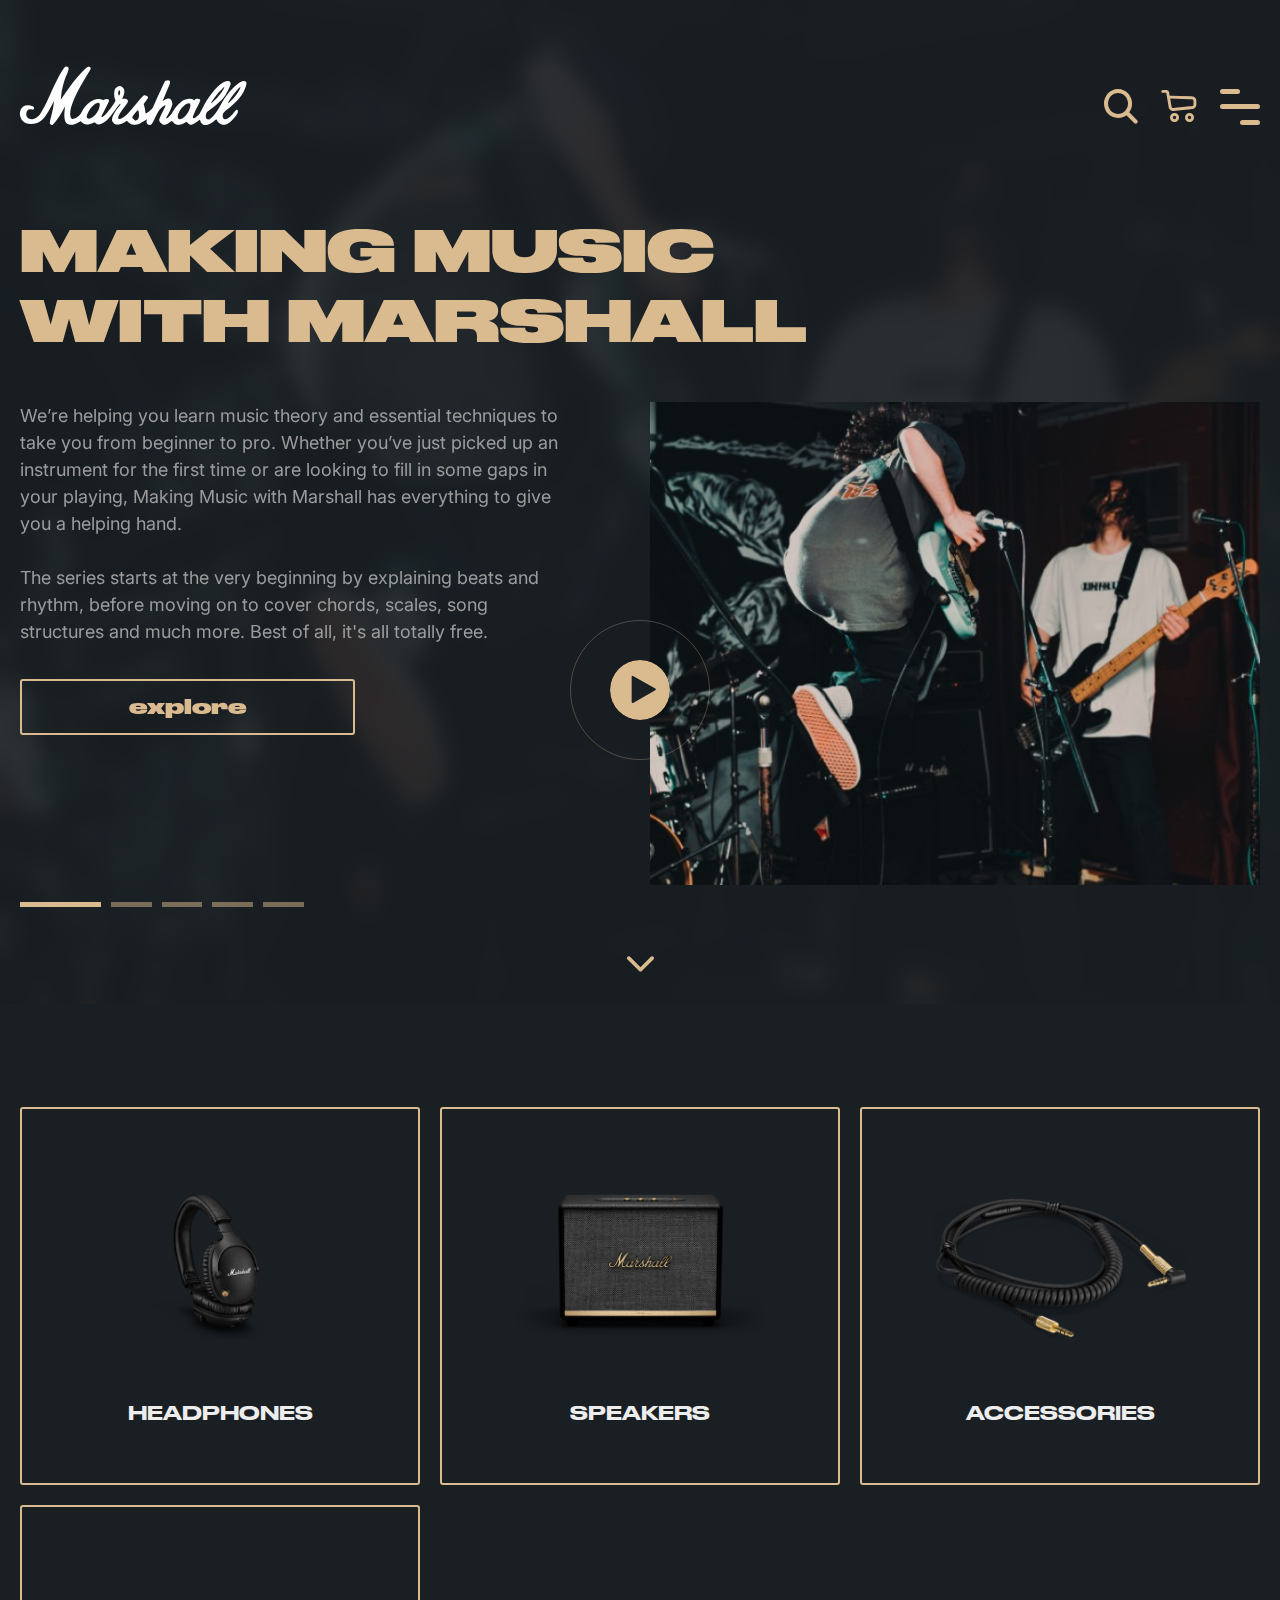
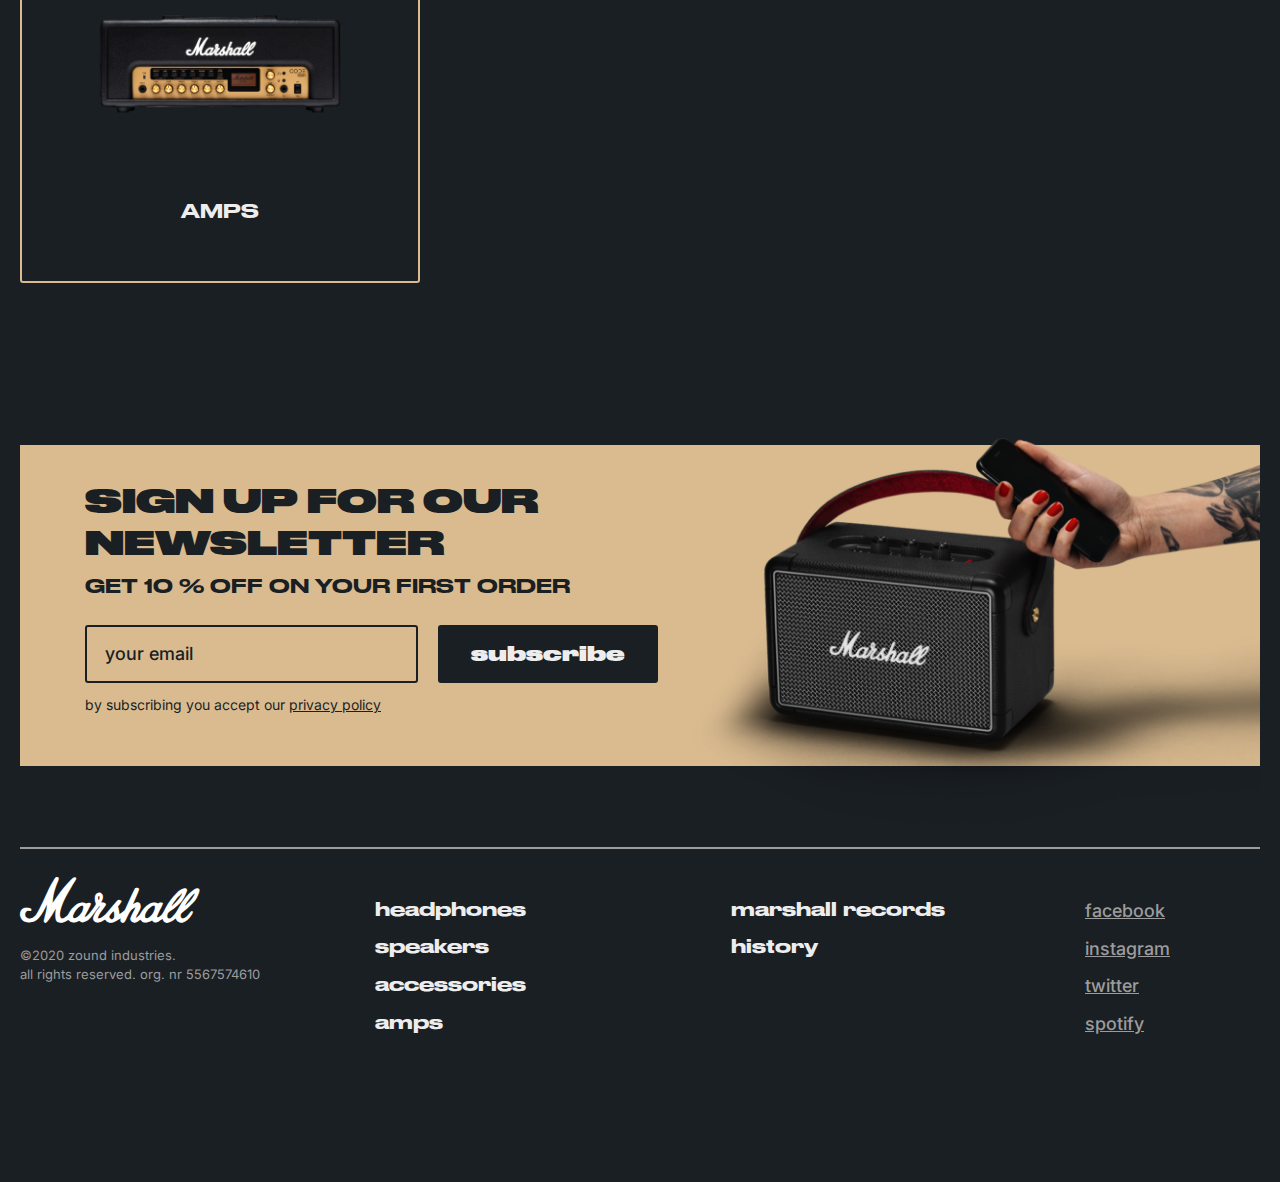
==== commit 3a43ced7: "main-page video" ====
--- a/index.html
+++ b/index.html
@@ -53,13 +53,8 @@
 							</div>
 						</nav>
 						<div class="header__actions actions-header">
-							<div class="actions-header__search">
-								<div class="search-form">
-									<form action="#" class="search-form__item">
-										<button type="button" class="search-form__btn _icon-search"></button>
-										<input autocomplete=" off" type="text" name="form[]" class="search-form__input">
-									</form>
-								</div>
+							<div class="actions-header__search search">
+								<button type="button" class="search__btn _icon-search"></button>
 							</div>
 							<div class="actions-header__cart cart-header">
 								<a href="" class="cart-header__icon _icon-cart"></a>
@@ -197,7 +192,7 @@
 									<div class="main-page__video _ibg">
 										<img src="img/main-page/video.jpg" alt="">
 									</div>
-									<div class="main-page__play ">
+									<div class="main-page__play">
 										<div class="main-page__icon-play _icon-Subtract"></div>
 									</div>
 								</div>
--- a/css/style.css
+++ b/css/style.css
@@ -2,226 +2,222 @@
 @import url(https://fonts.googleapis.com/css?family=Montserrat:500,600,700,800,900&display=swap);
 @use "sass:math";
 @font-face {
-	font-family: "Druk-Text-Wide-Cyr";
-	font-display: swap;
-	src: url("../fonts/Druk-Wide-Heavy.woff") format("woff"), url("../fonts/Druk-Wide-Heavy.ttf") format("ttf"),
-		url("../fonts/Druk-Wide-Heavy.eot") format("embedded-opentype");
-	font-weight: 900;
-	font-style: normal;
+  font-family: "Druk-Text-Wide-Cyr";
+  font-display: swap;
+  src: url("../fonts/Druk-Wide-Heavy.woff") format("woff"), url("../fonts/Druk-Wide-Heavy.ttf") format("ttf"), url("../fonts/Druk-Wide-Heavy.eot") format("embedded-opentype");
+  font-weight: 900;
+  font-style: normal;
 }
 
 @font-face {
-	font-family: "Druk-Text-Wide-Cyr";
-	font-display: swap;
-	src: url("../fonts/Druk-Wide-Super.woff") format("woff"), url("../fonts/Druk-Wide-Super.ttf") format("ttf"),
-		url("../fonts/Druk-Wide-Super.eot") format("embedded-opentype");
-	font-weight: 999;
-	font-style: normal;
+  font-family: "Druk-Text-Wide-Cyr";
+  font-display: swap;
+  src: url("../fonts/Druk-Wide-Super.woff") format("woff"), url("../fonts/Druk-Wide-Super.ttf") format("ttf"), url("../fonts/Druk-Wide-Super.eot") format("embedded-opentype");
+  font-weight: 999;
+  font-style: normal;
 }
 
 @font-face {
-	font-family: "Druk-Text-Wide-Cyr";
-	font-display: swap;
-	src: url("../fonts/Druk-Wide-Medium.woff") format("woff"), url("../fonts/Druk-Wide-Medium.ttf") format("ttf"),
-		url("../fonts/Druk-Wide-Medium.eot") format("embedded-opentype");
-	font-weight: 500;
-	font-style: normal;
+  font-family: "Druk-Text-Wide-Cyr";
+  font-display: swap;
+  src: url("../fonts/Druk-Wide-Medium.woff") format("woff"), url("../fonts/Druk-Wide-Medium.ttf") format("ttf"), url("../fonts/Druk-Wide-Medium.eot") format("embedded-opentype");
+  font-weight: 500;
+  font-style: normal;
 }
 
 @font-face {
-	font-family: "icons";
-	font-display: block;
-	src: url("../fonts/icons.svg") format("svg"), url("../fonts/icons.woff") format("woff"),
-		url("../fonts/icons.eot") format("embedded-opentype"), url("../fonts/icons.ttf") format("truetype");
-	font-weight: 400;
-	font-style: normal;
+  font-family: "icons";
+  font-display: block;
+  src: url("../fonts/icons.svg") format("svg"), url("../fonts/icons.woff") format("woff"), url("../fonts/icons.eot") format("embedded-opentype"), url("../fonts/icons.ttf") format("truetype");
+  font-weight: 400;
+  font-style: normal;
 }
 
 [class^="_icon-"]:before,
 [class*=" _icon-"]:before {
-	font-family: "icons";
-	font-style: normal;
-	font-weight: normal;
-	font-variant: normal;
-	text-transform: none;
-	line-height: 1;
-	-webkit-font-smoothing: antialiased;
-	-moz-osx-font-smoothing: grayscale;
+  font-family: "icons";
+  font-style: normal;
+  font-weight: normal;
+  font-variant: normal;
+  text-transform: none;
+  line-height: 1;
+  -webkit-font-smoothing: antialiased;
+  -moz-osx-font-smoothing: grayscale;
 }
 
 [class^="_icon-"]:before,
 [class*=" _icon-"]:before {
-	display: block;
+  display: block;
 }
 
 ._icon-logo:before {
-	content: "\e909";
+  content: "\e909";
 }
 
 ._icon-close:before {
-	content: "\e902";
+  content: "\e902";
 }
 
 ._icon-facebook:before {
-	content: "\e903";
+  content: "\e903";
 }
 
 ._icon-insta:before {
-	content: "\e904";
+  content: "\e904";
 }
 
 ._icon-spotify:before {
-	content: "\e906";
+  content: "\e906";
 }
 
 ._icon-Subtract:before {
-	content: "\e907";
+  content: "\e907";
 }
 
 ._icon-twitter:before {
-	content: "\e908";
+  content: "\e908";
 }
 
 ._icon-arrow-down:before {
-	content: "\e900";
+  content: "\e900";
 }
 
 ._icon-cart:before {
-	content: "\e905";
+  content: "\e905";
 }
 
 ._icon-search:before {
-	content: "\e90a";
+  content: "\e90a";
 }
 
 @-webkit-keyframes animPlay {
-	0% {
-		width: 35px;
-		height: 35px;
-		opacity: 1;
-	}
-	67% {
-		width: 100px;
-		height: 100px;
-		opacity: 0.6;
-	}
-	93% {
-		width: 140px;
-		height: 140px;
-		opacity: 0.3;
-	}
-	100% {
-		width: 150px;
-		height: 150px;
-		opacity: 0;
-	}
+  0% {
+    width: 35px;
+    height: 35px;
+    opacity: 1;
+  }
+  67% {
+    width: 100px;
+    height: 100px;
+    opacity: 0.6;
+  }
+  93% {
+    width: 140px;
+    height: 140px;
+    opacity: 0.3;
+  }
+  100% {
+    width: 150px;
+    height: 150px;
+    opacity: 0;
+  }
 }
 
 @keyframes animPlay {
-	0% {
-		width: 35px;
-		height: 35px;
-		opacity: 1;
-	}
-	67% {
-		width: 100px;
-		height: 100px;
-		opacity: 0.6;
-	}
-	93% {
-		width: 140px;
-		height: 140px;
-		opacity: 0.3;
-	}
-	100% {
-		width: 150px;
-		height: 150px;
-		opacity: 0;
-	}
+  0% {
+    width: 35px;
+    height: 35px;
+    opacity: 1;
+  }
+  67% {
+    width: 100px;
+    height: 100px;
+    opacity: 0.6;
+  }
+  93% {
+    width: 140px;
+    height: 140px;
+    opacity: 0.3;
+  }
+  100% {
+    width: 150px;
+    height: 150px;
+    opacity: 0;
+  }
 }
 
 @-webkit-keyframes animPlayMd3 {
-	0% {
-		width: 35px;
-		height: 35px;
-		opacity: 1;
-	}
-	67% {
-		width: 75px;
-		height: 75px;
-		opacity: 0.6;
-	}
-	93% {
-		width: 105px;
-		height: 105px;
-		opacity: 0.3;
-	}
-	100% {
-		width: 110px;
-		height: 110px;
-		opacity: 0;
-	}
+  0% {
+    width: 35px;
+    height: 35px;
+    opacity: 1;
+  }
+  67% {
+    width: 75px;
+    height: 75px;
+    opacity: 0.6;
+  }
+  93% {
+    width: 105px;
+    height: 105px;
+    opacity: 0.3;
+  }
+  100% {
+    width: 110px;
+    height: 110px;
+    opacity: 0;
+  }
 }
 
 @keyframes animPlayMd3 {
-	0% {
-		width: 35px;
-		height: 35px;
-		opacity: 1;
-	}
-	67% {
-		width: 75px;
-		height: 75px;
-		opacity: 0.6;
-	}
-	93% {
-		width: 105px;
-		height: 105px;
-		opacity: 0.3;
-	}
-	100% {
-		width: 110px;
-		height: 110px;
-		opacity: 0;
-	}
+  0% {
+    width: 35px;
+    height: 35px;
+    opacity: 1;
+  }
+  67% {
+    width: 75px;
+    height: 75px;
+    opacity: 0.6;
+  }
+  93% {
+    width: 105px;
+    height: 105px;
+    opacity: 0.3;
+  }
+  100% {
+    width: 110px;
+    height: 110px;
+    opacity: 0;
+  }
 }
 
 @-webkit-keyframes animArrow {
-	0% {
-		bottom: 0;
-	}
-	100% {
-		bottom: -webkit-calc(100% - 18px);
-		bottom: calc(100% - 18px);
-	}
+  0% {
+    bottom: 0;
+  }
+  100% {
+    bottom: -webkit-calc(100% - 18px);
+    bottom: calc(100% - 18px);
+  }
 }
 
 @keyframes animArrow {
-	0% {
-		bottom: 0;
-	}
-	100% {
-		bottom: -webkit-calc(100% - 18px);
-		bottom: calc(100% - 18px);
-	}
+  0% {
+    bottom: 0;
+  }
+  100% {
+    bottom: -webkit-calc(100% - 18px);
+    bottom: calc(100% - 18px);
+  }
 }
 
 * {
-	padding: 0px;
-	margin: 0px;
-	border: 0px;
+  padding: 0px;
+  margin: 0px;
+  border: 0px;
 }
 
 *,
 *:before,
 *:after {
-	-webkit-box-sizing: border-box;
-	box-sizing: border-box;
+  -webkit-box-sizing: border-box;
+  box-sizing: border-box;
 }
 
 :focus,
 :active {
-	outline: none;
+  outline: none;
 }
 
 aside,
@@ -229,59 +225,59 @@
 footer,
 header,
 section {
-	display: block;
+  display: block;
 }
 
 html,
 body {
-	height: 100%;
-	min-width: 320px;
+  height: 100%;
+  min-width: 320px;
 }
 
 body {
-	line-height: 1;
-	font-family: "Druk-Text-Wide-Cyr";
-	-ms-text-size-adjust: 100%;
-	-moz-text-size-adjust: 100%;
-	-webkit-text-size-adjust: 100%;
+  line-height: 1;
+  font-family: "Druk-Text-Wide-Cyr";
+  -ms-text-size-adjust: 100%;
+  -moz-text-size-adjust: 100%;
+  -webkit-text-size-adjust: 100%;
 }
 
 input,
 button,
 textarea {
-	font-family: "Druk-Text-Wide-Cyr";
-	font-size: inherit;
+  font-family: "Druk-Text-Wide-Cyr";
+  font-size: inherit;
 }
 
 input::-ms-clear {
-	display: none;
+  display: none;
 }
 
 button {
-	cursor: pointer;
-	background-color: inherit;
+  cursor: pointer;
+  background-color: inherit;
 }
 
 button::-moz-focus-inner {
-	padding: 0;
-	border: 0;
+  padding: 0;
+  border: 0;
 }
 
 a,
 a:visited {
-	text-decoration: none;
+  text-decoration: none;
 }
 
 a:hover {
-	text-decoration: none;
+  text-decoration: none;
 }
 
 ul li {
-	list-style: none;
+  list-style: none;
 }
 
 img {
-	vertical-align: top;
+  vertical-align: top;
 }
 
 h1,
@@ -290,8 +286,8 @@
 h4,
 h5,
 h6 {
-	font-weight: inherit;
-	font-size: inherit;
+  font-weight: inherit;
+  font-size: inherit;
 }
 
 /*
@@ -300,2952 +296,2839 @@
 }
 */
 body {
-	font-size: 1rem;
-	background-color: #1a1f24;
-	color: #1a1f24;
+  font-size: 1rem;
+  background-color: #1a1f24;
+  color: #1a1f24;
 }
 
 body._lock {
-	overflow: hidden;
+  overflow: hidden;
 }
 
 .wrapper {
-	width: 100%;
-	min-height: 100vh;
-	overflow: hidden;
-	display: -webkit-box;
-	display: -webkit-flex;
-	display: -ms-flexbox;
-	display: flex;
-	-webkit-box-orient: vertical;
-	-webkit-box-direction: normal;
-	-webkit-flex-direction: column;
-	-ms-flex-direction: column;
-	flex-direction: column;
+  width: 100%;
+  min-height: 100vh;
+  overflow: hidden;
+  display: -webkit-box;
+  display: -webkit-flex;
+  display: -ms-flexbox;
+  display: flex;
+  -webkit-box-orient: vertical;
+  -webkit-box-direction: normal;
+  -webkit-flex-direction: column;
+      -ms-flex-direction: column;
+          flex-direction: column;
 }
 
 ._container {
-	max-width: 1440px;
-	margin: 0 auto;
-	padding: 0 20px;
+  max-width: 1440px;
+  margin: 0 auto;
+  padding: 0 20px;
 }
 
 .swiper-pagination-bullet {
-	height: 5px;
-	background-color: #dabb90;
-	width: 40.61px;
-	opacity: 0.5;
-	-webkit-border-radius: 0;
-	border-radius: 0;
-	-webkit-transition: all 0.3s ease 0s;
-	-o-transition: all 0.3s ease 0s;
-	transition: all 0.3s ease 0s;
+  cursor: pointer;
+  height: 5px;
+  background-color: #dabb90;
+  width: 40.61px;
+  opacity: 0.5;
+  -webkit-border-radius: 0;
+          border-radius: 0;
+  -webkit-transition: all 0.3s ease 0s;
+  -o-transition: all 0.3s ease 0s;
+  transition: all 0.3s ease 0s;
 }
 
 .swiper-pagination-bullet-active {
-	width: 81.21px;
-	opacity: 1;
+  width: 81.21px;
+  opacity: 1;
 }
 
 @media (max-width: 61.99875em) {
-	.swiper-pagination-bullet {
-		width: 45px;
-	}
-	.swiper-pagination-bullet-active {
-		width: 90px;
-	}
+  .swiper-pagination-bullet {
+    width: 45px;
+  }
+  .swiper-pagination-bullet-active {
+    width: 90px;
+  }
 }
 
 .swiper-pagination {
-	max-width: 1440px;
-	padding: 0 20px;
-	text-align: left;
-	margin-left: -5px;
-	margin-bottom: 95px;
-	bottom: 0;
+  max-width: 1440px;
+  padding: 0 20px;
+  text-align: left;
+  margin-left: -5px;
+  margin-bottom: 95px;
+  bottom: 0;
 }
 
 @media (max-width: 61.99875em) {
-	.swiper-pagination {
-		margin-bottom: 45px;
-		width: 100%;
-		max-width: 790px;
-		margin-left: -6px;
-	}
+  .swiper-pagination {
+    margin-bottom: 45px;
+    width: 100%;
+    max-width: 790px;
+    margin-left: -6px;
+    text-align: center;
+  }
 }
 
 .swiper-horizontal > .swiper-pagination-bullets,
 .swiper-pagination-bullets.swiper-pagination-horizontal,
 .swiper-pagination-custom,
 .swiper-pagination-fraction {
-	bottom: 0px;
-	left: 50%;
-	-webkit-transform: translateX(-50%);
-	-ms-transform: translateX(-50%);
-	transform: translateX(-50%);
+  bottom: 0px;
+  left: 50%;
+  -webkit-transform: translateX(-50%);
+      -ms-transform: translateX(-50%);
+          transform: translateX(-50%);
 }
 
 .swiper-horizontal > .swiper-pagination-bullets .swiper-pagination-bullet,
 .swiper-pagination-horizontal.swiper-pagination-bullets .swiper-pagination-bullet {
-	margin: 0 var(--swiper-pagination-bullet-horizontal-gap, 5px);
+  margin: 0 var(--swiper-pagination-bullet-horizontal-gap, 5px);
 }
 
 @media (max-width: 61.99875em) {
-	.swiper-horizontal > .swiper-pagination-bullets .swiper-pagination-bullet,
-	.swiper-pagination-horizontal.swiper-pagination-bullets .swiper-pagination-bullet {
-		margin: 0 var(--swiper-pagination-bullet-horizontal-gap, 6px);
-	}
+  .swiper-horizontal > .swiper-pagination-bullets .swiper-pagination-bullet,
+  .swiper-pagination-horizontal.swiper-pagination-bullets .swiper-pagination-bullet {
+    margin: 0 var(--swiper-pagination-bullet-horizontal-gap, 6px);
+  }
 }
 
 ._title {
-	font-size: 3.5rem;
-	line-height: 126.78571%;
-	color: #dabb90;
-	font-family: "Montserrat";
-	font-weight: 900;
-	letter-spacing: 0.04em;
+  font-size: 3.5rem;
+  line-height: 126.78571%;
+  color: #dabb90;
+  font-family: "Montserrat";
+  font-weight: 900;
+  letter-spacing: 0.04em;
 }
 
 @media (min-width: 47.99875em) {
-	._title {
-		font-weight: 999;
-		font-family: inherit;
-		letter-spacing: normal;
-	}
+  ._title {
+    font-weight: 999;
+    font-family: inherit;
+    letter-spacing: normal;
+  }
 }
 
 @media (max-width: 75em) {
-	._title {
-		font-size: 3.125rem;
-	}
+  ._title {
+    font-size: 3.125rem;
+  }
 }
 
 @media (max-width: 29.99875em) {
-	._title {
-		font-size: 2rem;
-	}
+  ._title {
+    font-size: 2rem;
+  }
 }
 
 ._ibg {
-	background-repeat: no-repeat;
-	-webkit-background-size: cover;
-	background-size: cover;
-	background-position: center;
+  background-repeat: no-repeat;
+  -webkit-background-size: cover;
+          background-size: cover;
+  background-position: center;
 }
 
 ._ibg img {
-	display: none;
+  display: none;
 }
 
 .icon-question {
-	display: block;
-	-webkit-border-radius: 50%;
-	border-radius: 50%;
-	position: absolute;
-	top: 50%;
-	-webkit-transform: translate(0, -50%);
-	-ms-transform: translate(0, -50%);
-	transform: translate(0, -50%);
-	right: 32px;
-	width: 3rem;
-	height: 3rem;
-	z-index: 5;
-	background: white;
+  display: block;
+  -webkit-border-radius: 50%;
+          border-radius: 50%;
+  position: absolute;
+  top: 50%;
+  -webkit-transform: translate(0, -50%);
+      -ms-transform: translate(0, -50%);
+          transform: translate(0, -50%);
+  right: 32px;
+  width: 3rem;
+  height: 3rem;
+  z-index: 5;
+  background: white;
 }
 
 .icon-question::before {
-	content: "";
-	-webkit-transition: all 0.5s ease 0s;
-	-o-transition: all 0.5s ease 0s;
-	transition: all 0.5s ease 0s;
-	position: absolute;
-	top: 50%;
-	left: 25%;
-	width: 1.5rem;
-	height: 0.125rem;
-	background-color: #000;
-	-webkit-border-radius: 70px;
-	border-radius: 70px;
-	-webkit-transform: translate(-50%, -50%);
-	-ms-transform: translate(-50%, -50%);
-	transform: translate(-50%, -50%);
-	-webkit-transform: rotate(0);
-	-ms-transform: rotate(0);
-	transform: rotate(0);
+  content: "";
+  -webkit-transition: all 0.5s ease 0s;
+  -o-transition: all 0.5s ease 0s;
+  transition: all 0.5s ease 0s;
+  position: absolute;
+  top: 50%;
+  left: 25%;
+  width: 1.5rem;
+  height: 0.125rem;
+  background-color: #000;
+  -webkit-border-radius: 70px;
+          border-radius: 70px;
+  -webkit-transform: translate(-50%, -50%);
+      -ms-transform: translate(-50%, -50%);
+          transform: translate(-50%, -50%);
+  -webkit-transform: rotate(0);
+      -ms-transform: rotate(0);
+          transform: rotate(0);
 }
 
 .icon-question::after {
-	content: "";
-	-webkit-transition: all 0.5s ease 0s;
-	-o-transition: all 0.5s ease 0s;
-	transition: all 0.5s ease 0s;
-	position: absolute;
-	top: 50%;
-	left: 25%;
-	width: 1.5rem;
-	height: 0.125rem;
-	background-color: #000;
-	-webkit-border-radius: 70px;
-	border-radius: 70px;
-	-webkit-transform: translate(-50%, -50%);
-	-ms-transform: translate(-50%, -50%);
-	transform: translate(-50%, -50%);
-	-webkit-transform: rotate(90deg);
-	-ms-transform: rotate(90deg);
-	transform: rotate(90deg);
+  content: "";
+  -webkit-transition: all 0.5s ease 0s;
+  -o-transition: all 0.5s ease 0s;
+  transition: all 0.5s ease 0s;
+  position: absolute;
+  top: 50%;
+  left: 25%;
+  width: 1.5rem;
+  height: 0.125rem;
+  background-color: #000;
+  -webkit-border-radius: 70px;
+          border-radius: 70px;
+  -webkit-transform: translate(-50%, -50%);
+      -ms-transform: translate(-50%, -50%);
+          transform: translate(-50%, -50%);
+  -webkit-transform: rotate(90deg);
+      -ms-transform: rotate(90deg);
+          transform: rotate(90deg);
 }
 
 .icon-question._active::after {
-	-webkit-transform: rotate(45deg);
-	-ms-transform: rotate(45deg);
-	transform: rotate(45deg);
+  -webkit-transform: rotate(45deg);
+      -ms-transform: rotate(45deg);
+          transform: rotate(45deg);
 }
 
 .icon-question._active::before {
-	-webkit-transform: rotate(-45deg);
-	-ms-transform: rotate(-45deg);
-	transform: rotate(-45deg);
+  -webkit-transform: rotate(-45deg);
+      -ms-transform: rotate(-45deg);
+          transform: rotate(-45deg);
 }
 
 @media (max-width: 34.375em) {
-	.icon-question {
-		width: 2rem;
-		height: 2rem;
-	}
-	.icon-question::before,
-	.icon-question::after {
-		width: 1rem;
-	}
-}
-
-.popup {
-	-webkit-overflow-scrolling: touch;
-	z-index: 100;
-	padding: 30px 10px;
-	position: fixed;
-	top: 0px;
-	left: 0;
-	width: 100%;
-	height: 100%;
-	-webkit-transition: all 0.5s ease 0s;
-	-o-transition: all 0.5s ease 0s;
-	transition: all 0.5s ease 0s;
-	visibility: hidden;
-	overflow-y: auto;
-	overflow-x: hidden;
-}
-
-.popup::before {
-	content: "";
-	background-color: rgba(0, 0, 0, 0.9);
-	position: fixed;
-	width: 100%;
-	height: 100%;
-	top: 0;
-	left: 0;
-	opacity: 0;
-	-webkit-transition: all 0.5s ease 0s;
-	-o-transition: all 0.5s ease 0s;
-	transition: all 0.5s ease 0s;
-}
-
-.popup.show {
-	visibility: visible;
-	overflow: auto;
-}
-
-.popup.show::before {
-	opacity: 1;
-}
-
-.popup.show .popup__content {
-	-webkit-transform: translate(0, 0) skew(0);
-	-ms-transform: translate(0, 0) skew(0);
-	transform: translate(0, 0) skew(0);
-	opacity: 1;
-}
-
-.popup._active {
-	overflow: auto;
-	visibility: visible;
-}
-
-.popup._active::before {
-	opacity: 1;
-}
-
-.popup._active .popup__content {
-	-webkit-transition: all 0.5s ease 0.2s;
-	-o-transition: all 0.5s ease 0.2s;
-	transition: all 0.5s ease 0.2s;
-	-webkit-transform: translate(0, 0) skew(0);
-	-ms-transform: translate(0, 0) skew(0);
-	transform: translate(0, 0) skew(0);
-	opacity: 1;
-}
-
-.popup__body {
-	display: -webkit-box;
-	display: -webkit-flex;
-	display: -ms-flexbox;
-	display: flex;
-	-webkit-box-pack: center;
-	-webkit-justify-content: center;
-	-ms-flex-pack: center;
-	justify-content: center;
-	-webkit-box-align: center;
-	-webkit-align-items: center;
-	-ms-flex-align: center;
-	align-items: center;
-	min-height: 100%;
-	-webkit-box-flex: 1;
-	-webkit-flex: 1 1 auto;
-	-ms-flex: 1 1 auto;
-	flex: 1 1 auto;
-	width: 100%;
-	overflow-x: hidden;
-}
-
-.popup__content {
-	cursor: pointer;
-	-webkit-transform: translate(100%, 0) skew(-20deg);
-	-ms-transform: translate(100%, 0) skew(-20deg);
-	transform: translate(100%, 0) skew(-20deg);
-	-webkit-transition: all 0.5s ease 0s;
-	-o-transition: all 0.5s ease 0s;
-	transition: all 0.5s ease 0s;
-	background-color: #595959;
-	color: #fff;
-	padding: 40px;
-	max-width: 900px;
-	-webkit-border-radius: 20px;
-	border-radius: 20px;
-	opacity: 0;
-}
-
-@media (max-width: 34.375em) {
-	.popup__content {
-		padding: 30px;
-	}
-}
-
-.popup__close {
-	width: 20px;
-	height: 20px;
-	position: absolute;
-	top: 15px;
-	right: 15px;
-	cursor: pointer;
-	z-index: 30;
-	background: url("../img/icon/close.svg") 0 0 no-repeat;
+  .icon-question {
+    width: 2rem;
+    height: 2rem;
+  }
+  .icon-question::before, .icon-question::after {
+    width: 1rem;
+  }
 }
 
 .header {
-	position: absolute;
-	width: 100%;
-	top: 0;
-	left: 0;
-	min-height: 40px;
+  position: absolute;
+  width: 100%;
+  top: 0;
+  left: 0;
+  min-height: 40px;
 }
 
 @media (max-width: 47.99875em) {
-	.header {
-		min-height: 5px;
-	}
+  .header {
+    min-height: 5px;
+  }
 }
 
 .header._scroll .header__wrapper {
-	background: rgba(26, 31, 36, 0.99);
+  background: rgba(26, 31, 36, 0.99);
 }
 
 .header._scroll .header__container {
-	padding-top: 0;
-	padding-bottom: 20px;
+  padding-top: 0;
+  padding-bottom: 20px;
 }
 
 .header._scroll .header__body {
-	min-height: 80px;
+  min-height: 80px;
 }
 
 @media (max-width: 1440px) {
-	.header._scroll .header__body {
-		min-height: -webkit-calc(50px + 30 * ((100vw - 320px) / 1120));
-		min-height: calc(50px + 30 * ((100vw - 320px) / 1120));
-	}
+  .header._scroll .header__body {
+    min-height: -webkit-calc(50px + 30 * ((100vw - 320px) / 1120));
+    min-height: calc(50px + 30 * ((100vw - 320px) / 1120));
+  }
 }
 
 @media (max-width: 53.125em) {
-	.header._scroll .cart-header__close {
-		margin-top: -23px;
-	}
+  .header._scroll .cart-header__close {
+    margin-top: -23px;
+  }
 }
 
 @media (max-width: 53.125em) and (max-width: 47.99875em) {
-	.header._scroll .cart-header__close {
-		margin-top: -15px;
-	}
+  .header._scroll .cart-header__close {
+    margin-top: -15px;
+  }
 }
 
 @media (max-width: 53.125em) and (max-width: 29.99875em) {
-	.header._scroll .cart-header__close {
-		margin-top: -4px;
-	}
+  .header._scroll .cart-header__close {
+    margin-top: -4px;
+  }
 }
 
 @media (max-width: 53.125em) and (max-width: 25.8125em) {
-	.header._scroll .cart-header__close {
-		margin-top: -7px;
-	}
+  .header._scroll .cart-header__close {
+    margin-top: -7px;
+  }
 }
 
 .header__wrapper {
-	-webkit-transition: background 0.3s ease 0s;
-	-o-transition: background 0.3s ease 0s;
-	transition: background 0.3s ease 0s;
-	position: fixed;
-	width: 100%;
-	top: 0;
-	left: 0;
-	z-index: 50;
+  -webkit-transition: background 0.3s ease 0s;
+  -o-transition: background 0.3s ease 0s;
+  transition: background 0.3s ease 0s;
+  position: fixed;
+  width: 100%;
+  top: 0;
+  left: 0;
+  z-index: 50;
 }
 
 .header__container {
-	padding-top: 70px;
-	padding-bottom: 70px;
-	-webkit-transition: all 0.3s ease 0s;
-	-o-transition: all 0.3s ease 0s;
-	transition: all 0.3s ease 0s;
+  padding-top: 70px;
+  padding-bottom: 70px;
+  -webkit-transition: all 0.3s ease 0s;
+  -o-transition: all 0.3s ease 0s;
+  transition: all 0.3s ease 0s;
 }
 
 @media (max-width: 1440px) {
-	.header__container {
-		padding-top: -webkit-calc(31.762px + 38.238 * ((100vw - 320px) / 1120));
-		padding-top: calc(31.762px + 38.238 * ((100vw - 320px) / 1120));
-	}
+  .header__container {
+    padding-top: -webkit-calc(31.762px + 38.238 * ((100vw - 320px) / 1120));
+    padding-top: calc(31.762px + 38.238 * ((100vw - 320px) / 1120));
+  }
 }
 
 @media (max-width: 1440px) {
-	.header__container {
-		padding-bottom: -webkit-calc(31.762px + 38.238 * ((100vw - 320px) / 1120));
-		padding-bottom: calc(31.762px + 38.238 * ((100vw - 320px) / 1120));
-	}
+  .header__container {
+    padding-bottom: -webkit-calc(31.762px + 38.238 * ((100vw - 320px) / 1120));
+    padding-bottom: calc(31.762px + 38.238 * ((100vw - 320px) / 1120));
+  }
 }
 
 .header__body {
-	display: -webkit-box;
-	display: -webkit-flex;
-	display: -ms-flexbox;
-	display: flex;
-	-webkit-box-align: end;
-	-webkit-align-items: flex-end;
-	-ms-flex-align: end;
-	align-items: flex-end;
-	min-height: 60px;
-	-webkit-transition: all 0.3s ease 0s;
-	-o-transition: all 0.3s ease 0s;
-	transition: all 0.3s ease 0s;
+  display: -webkit-box;
+  display: -webkit-flex;
+  display: -ms-flexbox;
+  display: flex;
+  -webkit-box-align: end;
+  -webkit-align-items: flex-end;
+      -ms-flex-align: end;
+          align-items: flex-end;
+  min-height: 60px;
+  -webkit-transition: all 0.3s ease 0s;
+  -o-transition: all 0.3s ease 0s;
+  transition: all 0.3s ease 0s;
 }
 
 @media (max-width: 47.99875em) {
-	.header__body {
-		min-height: 50px;
-	}
+  .header__body {
+    min-height: 50px;
+  }
 }
 
 @media (max-width: 29.99875em) {
-	.header__body {
-		min-height: 32px;
-	}
+  .header__body {
+    min-height: 32px;
+  }
 }
 
 .header__body._active .header__logo {
-	-webkit-transition: all 0.3s ease 0.1s;
-	-o-transition: all 0.3s ease 0.1s;
-	transition: all 0.3s ease 0.1s;
+  -webkit-transition: all 0.3s ease 0.1s;
+  -o-transition: all 0.3s ease 0.1s;
+  transition: all 0.3s ease 0.1s;
 }
 
 @media (max-width: 53.125em) {
-	.header__body._active .header__logo {
-		color: #1a1f24;
-	}
+  .header__body._active .header__logo {
+    color: #1a1f24;
+  }
 }
 
 .header__body._active .cart-header__icon {
-	color: #1a1f24;
-}
-
-.header__body._active .search-form__btn {
-	color: #1a1f24;
+  color: #1a1f24;
+}
+
+.header__body._active .search__btn {
+  color: #1a1f24;
 }
 
 .header__logo {
-	-webkit-box-flex: 0;
-	-webkit-flex: 0 0 235px;
-	-ms-flex: 0 0 235px;
-	flex: 0 0 235px;
-	color: #fff;
-	font-size: 3.625rem;
-	padding-right: 20px;
-	position: relative;
-	z-index: 5;
-	-webkit-transition: all 0.3s ease 0s;
-	-o-transition: all 0.3s ease 0s;
-	transition: all 0.3s ease 0s;
+  -webkit-box-flex: 0;
+  -webkit-flex: 0 0 235px;
+      -ms-flex: 0 0 235px;
+          flex: 0 0 235px;
+  color: #fff;
+  font-size: 3.625rem;
+  padding-right: 20px;
+  position: relative;
+  z-index: 5;
+  -webkit-transition: all 0.3s ease 0s;
+  -o-transition: all 0.3s ease 0s;
+  transition: all 0.3s ease 0s;
 }
 
 @media (max-width: 53.125em) {
-	.header__logo {
-		z-index: 10;
-	}
+  .header__logo {
+    z-index: 10;
+  }
 }
 
 @media (max-width: 85.625em) {
-	.header__logo {
-		-webkit-box-flex: 1;
-		-webkit-flex: 1 1 auto;
-		-ms-flex: 1 1 auto;
-		flex: 1 1 auto;
-	}
+  .header__logo {
+    -webkit-box-flex: 1;
+    -webkit-flex: 1 1 auto;
+        -ms-flex: 1 1 auto;
+            flex: 1 1 auto;
+  }
 }
 
 @media (max-width: 47.99875em) {
-	.header__logo {
-		font-size: 3rem;
-	}
+  .header__logo {
+    font-size: 3rem;
+  }
 }
 
 @media (max-width: 29.99875em) {
-	.header__logo {
-		font-size: 2.125rem;
-	}
+  .header__logo {
+    font-size: 2.125rem;
+  }
 }
 
 .header__logo._active {
-	-webkit-transition: all 0.3s ease 0.1s;
-	-o-transition: all 0.3s ease 0.1s;
-	transition: all 0.3s ease 0.1s;
+  -webkit-transition: all 0.3s ease 0.1s;
+  -o-transition: all 0.3s ease 0.1s;
+  transition: all 0.3s ease 0.1s;
 }
 
 @media (max-width: 53.125em) {
-	.header__logo._active {
-		color: #1a1f24;
-	}
+  .header__logo._active {
+    color: #1a1f24;
+  }
 }
 
 .header__menu {
-	-webkit-box-flex: 1;
-	-webkit-flex: 1 1 auto;
-	-ms-flex: 1 1 auto;
-	flex: 1 1 auto;
+  -webkit-box-flex: 1;
+  -webkit-flex: 1 1 auto;
+      -ms-flex: 1 1 auto;
+          flex: 1 1 auto;
 }
 
 .header__actions {
-	position: relative;
-	z-index: 5;
+  position: relative;
+  z-index: 5;
 }
 
 @media (max-width: 85.625em) {
-	.menu__body {
-		position: fixed;
-		width: 100%;
-		height: 100%;
-		overflow: auto;
-		top: 0;
-		right: -100%;
-		-webkit-transition: all 0.3s ease 0s;
-		-o-transition: all 0.3s ease 0s;
-		transition: all 0.3s ease 0s;
-	}
+  .menu__body {
+    position: fixed;
+    width: 100%;
+    height: 100%;
+    overflow: auto;
+    top: 0;
+    right: -100%;
+    -webkit-transition: all 0.3s ease 0s;
+    -o-transition: all 0.3s ease 0s;
+    transition: all 0.3s ease 0s;
+  }
 }
 
 @media (max-width: 85.625em) and (min-width: 53.125em) {
-	.menu__body::before {
-		content: "";
-		background-color: rgba(26, 31, 36, 0.5);
-		position: fixed;
-		top: 0;
-		left: 0;
-		width: 100%;
-		height: 100%;
-		opacity: 0;
-		visibility: hidden;
-		-webkit-transition: all 0.3s ease 0s;
-		-o-transition: all 0.3s ease 0s;
-		transition: all 0.3s ease 0s;
-	}
+  .menu__body::before {
+    content: "";
+    background-color: rgba(26, 31, 36, 0.5);
+    position: fixed;
+    top: 0;
+    left: 0;
+    width: 100%;
+    height: 100%;
+    opacity: 0;
+    visibility: hidden;
+    -webkit-transition: all 0.3s ease 0s;
+    -o-transition: all 0.3s ease 0s;
+    transition: all 0.3s ease 0s;
+  }
 }
 
 @media (max-width: 85.625em) {
-	.menu__body._active {
-		right: 0;
-	}
-	.menu__body._active::before {
-		opacity: 1;
-		visibility: visible;
-	}
-	.menu__body._active .menu__content::before {
-		right: 0;
-	}
+  .menu__body._active {
+    right: 0;
+  }
+  .menu__body._active::before {
+    opacity: 1;
+    visibility: visible;
+  }
+  .menu__body._active .menu__content::before {
+    right: 0;
+  }
 }
 
 @media (max-width: 85.625em) {
-	.menu__content {
-		position: absolute;
-		width: 50%;
-		min-height: 100%;
-		right: 0;
-		background-color: #dabb90;
-		-webkit-transition: left 0.3s ease 0s;
-		-o-transition: left 0.3s ease 0s;
-		transition: left 0.3s ease 0s;
-		padding: 0 15px 50px 15px;
-		padding-top: 250px;
-	}
+  .menu__content {
+    position: absolute;
+    width: 50%;
+    min-height: 100%;
+    right: 0;
+    background-color: #dabb90;
+    -webkit-transition: left 0.3s ease 0s;
+    -o-transition: left 0.3s ease 0s;
+    transition: left 0.3s ease 0s;
+    padding: 0 15px 50px 15px;
+    padding-top: 250px;
+  }
 }
 
 @media (max-width: 85.625em) and (max-width: 53.125em) {
-	.menu__content {
-		width: 100%;
-	}
+  .menu__content {
+    width: 100%;
+  }
 }
 
 @media (max-width: 85.625em) and (max-width: 1440px) {
-	.menu__content {
-		padding-top: -webkit-calc(164px + 86 * ((100vw - 320px) / 1120));
-		padding-top: calc(164px + 86 * ((100vw - 320px) / 1120));
-	}
+  .menu__content {
+    padding-top: -webkit-calc(164px + 86 * ((100vw - 320px) / 1120));
+    padding-top: calc(164px + 86 * ((100vw - 320px) / 1120));
+  }
 }
 
 @media (max-width: 85.625em) {
-	.menu__content::before {
-		content: "";
-		position: fixed;
-		width: 50%;
-		height: 200px;
-		top: 0;
-		right: -100%;
-		-webkit-transition: right 0.3s ease 0s;
-		-o-transition: right 0.3s ease 0s;
-		transition: right 0.3s ease 0s;
-		background: -webkit-gradient(
-			linear,
-			left top,
-			left bottom,
-			from(#dabb90),
-			color-stop(77%, #dabb90),
-			to(rgba(218, 187, 144, 0.104546))
-		);
-		background: -webkit-linear-gradient(top, #dabb90 0%, #dabb90 77%, rgba(218, 187, 144, 0.104546) 100%);
-		background: -o-linear-gradient(top, #dabb90 0%, #dabb90 77%, rgba(218, 187, 144, 0.104546) 100%);
-		background: linear-gradient(180deg, #dabb90 0%, #dabb90 77%, rgba(218, 187, 144, 0.104546) 100%);
-		z-index: 2;
-	}
+  .menu__content::before {
+    content: "";
+    position: fixed;
+    width: 50%;
+    height: 200px;
+    top: 0;
+    right: -100%;
+    -webkit-transition: right 0.3s ease 0s;
+    -o-transition: right 0.3s ease 0s;
+    transition: right 0.3s ease 0s;
+    background: -webkit-gradient(linear, left top, left bottom, from(#dabb90), color-stop(77%, #dabb90), to(rgba(218, 187, 144, 0.104546)));
+    background: -webkit-linear-gradient(top, #dabb90 0%, #dabb90 77%, rgba(218, 187, 144, 0.104546) 100%);
+    background: -o-linear-gradient(top, #dabb90 0%, #dabb90 77%, rgba(218, 187, 144, 0.104546) 100%);
+    background: linear-gradient(180deg, #dabb90 0%, #dabb90 77%, rgba(218, 187, 144, 0.104546) 100%);
+    z-index: 2;
+  }
 }
 
 @media (max-width: 85.625em) and (max-width: 53.125em) {
-	.menu__content::before {
-		width: 100%;
-	}
+  .menu__content::before {
+    width: 100%;
+  }
 }
 
 @media (max-width: 85.625em) and (max-width: 1440px) {
-	.menu__content::before {
-		height: -webkit-calc(104px + 96 * ((100vw - 320px) / 1120));
-		height: calc(104px + 96 * ((100vw - 320px) / 1120));
-	}
+  .menu__content::before {
+    height: -webkit-calc(104px + 96 * ((100vw - 320px) / 1120));
+    height: calc(104px + 96 * ((100vw - 320px) / 1120));
+  }
 }
 
 @media (min-width: 85.625em) {
-	.menu__list {
-		-webkit-box-pack: end;
-		-webkit-justify-content: flex-end;
-		-ms-flex-pack: end;
-		justify-content: flex-end;
-		-webkit-flex-wrap: wrap;
-		-ms-flex-wrap: wrap;
-		flex-wrap: wrap;
-		-webkit-box-align: center;
-		-webkit-align-items: center;
-		-ms-flex-align: center;
-		align-items: center;
-		display: -webkit-box;
-		display: -webkit-flex;
-		display: -ms-flexbox;
-		display: flex;
-	}
+  .menu__list {
+    -webkit-box-pack: end;
+    -webkit-justify-content: flex-end;
+        -ms-flex-pack: end;
+            justify-content: flex-end;
+    -webkit-flex-wrap: wrap;
+        -ms-flex-wrap: wrap;
+            flex-wrap: wrap;
+    -webkit-box-align: center;
+    -webkit-align-items: center;
+        -ms-flex-align: center;
+            align-items: center;
+    display: -webkit-box;
+    display: -webkit-flex;
+    display: -ms-flexbox;
+    display: flex;
+  }
 }
 
 @media (max-width: 85.625em) {
-	.menu__list {
-		margin-bottom: 100px;
-	}
+  .menu__list {
+    margin-bottom: 100px;
+  }
 }
 
 .menu__item {
-	-webkit-transition: opacity 0.3s ease 0s;
-	-o-transition: opacity 0.3s ease 0s;
-	transition: opacity 0.3s ease 0s;
+  -webkit-transition: opacity 0.3s ease 0s;
+  -o-transition: opacity 0.3s ease 0s;
+  transition: opacity 0.3s ease 0s;
 }
 
 @media (min-width: 85.625em) {
-	.menu__item:not(:last-child) {
-		padding-right: 12.5px;
-	}
-	.menu__item:not(:first-child) {
-		padding-left: 12.5px;
-	}
+  .menu__item:not(:last-child) {
+    padding-right: 12.5px;
+  }
+  .menu__item:not(:first-child) {
+    padding-left: 12.5px;
+  }
 }
 
 @media (max-width: 85.625em) {
-	.menu__item {
-		padding: 20px 0;
-		position: relative;
-		text-align: center;
-	}
-	.menu__item:not(:last-child)::before {
-		content: "";
-		position: absolute;
-		bottom: 0;
-		left: 0;
-		width: 100%;
-		height: 1px;
-		background-color: #1a1f24;
-	}
+  .menu__item {
+    padding: 20px 0;
+    position: relative;
+    text-align: center;
+  }
+  .menu__item:not(:last-child)::before {
+    content: "";
+    position: absolute;
+    bottom: 0;
+    left: 0;
+    width: 100%;
+    height: 1px;
+    background-color: #1a1f24;
+  }
 }
 
 .menu__link {
-	color: #ededed;
-	font-weight: 500;
-	font-size: 1.125rem;
-	line-height: 127.77778%;
+  color: #ededed;
+  font-weight: 500;
+  font-size: 1.125rem;
+  line-height: 127.77778%;
 }
 
 @media (max-width: 85.625em) {
-	.menu__link {
-		color: #1a1f24;
-	}
+  .menu__link {
+    color: #1a1f24;
+  }
 }
 
 .menu__social {
-	display: none;
+  display: none;
 }
 
 @media (max-width: 85.625em) {
-	.social-menu {
-		display: -webkit-box;
-		display: -webkit-flex;
-		display: -ms-flexbox;
-		display: flex;
-		-webkit-box-pack: center;
-		-webkit-justify-content: center;
-		-ms-flex-pack: center;
-		justify-content: center;
-		-webkit-box-align: center;
-		-webkit-align-items: center;
-		-ms-flex-align: center;
-		align-items: center;
-	}
-	.social-menu > :not(:last-child) {
-		margin-right: 35px;
-	}
-	.social-menu > * {
-		font-size: 2.125rem;
-		color: inherit;
-	}
+  .social-menu {
+    display: -webkit-box;
+    display: -webkit-flex;
+    display: -ms-flexbox;
+    display: flex;
+    -webkit-box-pack: center;
+    -webkit-justify-content: center;
+        -ms-flex-pack: center;
+            justify-content: center;
+    -webkit-box-align: center;
+    -webkit-align-items: center;
+        -ms-flex-align: center;
+            align-items: center;
+  }
+  .social-menu > :not(:last-child) {
+    margin-right: 35px;
+  }
+  .social-menu > * {
+    font-size: 2.125rem;
+    color: inherit;
+  }
 }
 
 .actions-header {
-	padding-left: 42px;
-	display: -webkit-box;
-	display: -webkit-flex;
-	display: -ms-flexbox;
-	display: flex;
-	-webkit-box-align: center;
-	-webkit-align-items: center;
-	-ms-flex-align: center;
-	align-items: center;
+  padding-left: 42px;
+  display: -webkit-box;
+  display: -webkit-flex;
+  display: -ms-flexbox;
+  display: flex;
+  -webkit-box-align: center;
+  -webkit-align-items: center;
+      -ms-flex-align: center;
+          align-items: center;
 }
 
 @media (max-width: 1440px) {
-	.actions-header {
-		padding-left: -webkit-calc(0px + 42 * ((100vw - 320px) / 1120));
-		padding-left: calc(0px + 42 * ((100vw - 320px) / 1120));
-	}
+  .actions-header {
+    padding-left: -webkit-calc(0px + 42 * ((100vw - 320px) / 1120));
+    padding-left: calc(0px + 42 * ((100vw - 320px) / 1120));
+  }
 }
 
 .actions-header > *:not(:last-child) {
-	margin-right: 20px;
+  margin-right: 20px;
 }
 
 @media (max-width: 1440px) {
-	.actions-header > *:not(:last-child) {
-		margin-right: -webkit-calc(30px + -10 * ((100vw - 320px) / 1120));
-		margin-right: calc(30px + -10 * ((100vw - 320px) / 1120));
-	}
+  .actions-header > *:not(:last-child) {
+    margin-right: -webkit-calc(30px + -10 * ((100vw - 320px) / 1120));
+    margin-right: calc(30px + -10 * ((100vw - 320px) / 1120));
+  }
 }
 
 @media (max-width: 25.8125em) {
-	.actions-header > *:not(:last-child) {
-		margin-right: 15px;
-	}
+  .actions-header > *:not(:last-child) {
+    margin-right: 15px;
+  }
 }
 
 @media (max-width: 53.125em) {
-	.actions-header__search {
-		z-index: 10;
-	}
-}
-
-.search-form__btn {
-	font-size: 1.5rem;
-	color: #dabb90;
-	-webkit-transition: color 0.3s ease 0s;
-	-o-transition: color 0.3s ease 0s;
-	transition: color 0.3s ease 0s;
+  .actions-header__search {
+    z-index: 10;
+  }
+}
+
+.search__btn {
+  font-size: 1.5rem;
+  color: #dabb90;
+  -webkit-transition: color 0.3s ease 0s;
+  -o-transition: color 0.3s ease 0s;
+  transition: color 0.3s ease 0s;
 }
 
 @media (max-width: 85.625em) {
-	.search-form__btn {
-		font-size: 2.25rem;
-	}
+  .search__btn {
+    font-size: 2.25rem;
+  }
 }
 
 @media (max-width: 47.99875em) {
-	.search-form__btn {
-		font-size: 1.875rem;
-	}
+  .search__btn {
+    font-size: 1.875rem;
+  }
 }
 
 @media (max-width: 29.99875em) {
-	.search-form__btn {
-		font-size: 1.25rem;
-	}
+  .search__btn {
+    font-size: 1.25rem;
+  }
 }
 
 @media (max-width: 25.8125em) {
-	.search-form__btn {
-		font-size: 1.5rem;
-	}
+  .search__btn {
+    font-size: 1.5rem;
+  }
 }
 
 @media (any-hover: hover) {
-	.search-form__btn:hover {
-		color: #ededed;
-	}
+  .search__btn:hover {
+    color: #ededed;
+  }
 }
 
 @media (max-width: 53.125em) {
-	.search-form__btn._active {
-		color: #1a1f24;
-	}
-}
-
-.search-form__input {
-	display: none;
+  .search__btn._active {
+    color: #1a1f24;
+  }
 }
 
 .cart-header._active .cart-header__body {
-	right: 0;
+  right: 0;
 }
 
 .cart-header._active .cart-header__body::before {
-	opacity: 1;
-	visibility: visible;
+  opacity: 1;
+  visibility: visible;
 }
 
 .cart-header._active .cart-header__content::before {
-	right: 0;
+  right: 0;
 }
 
 @media (max-width: 53.125em) {
-	.cart-header._active .cart-header__close {
-		opacity: 1;
-		visibility: visible;
-	}
+  .cart-header._active .cart-header__close {
+    opacity: 1;
+    visibility: visible;
+  }
 }
 
 .cart-header__icon {
-	display: block;
-	position: relative;
-	font-size: 1.75rem;
-	color: #dabb90;
-	-webkit-transition: color 0.3s ease 0s;
-	-o-transition: color 0.3s ease 0s;
-	transition: color 0.3s ease 0s;
+  display: block;
+  position: relative;
+  font-size: 1.75rem;
+  color: #dabb90;
+  -webkit-transition: color 0.3s ease 0s;
+  -o-transition: color 0.3s ease 0s;
+  transition: color 0.3s ease 0s;
 }
 
 @media (max-width: 85.625em) {
-	.cart-header__icon {
-		font-size: 2.375rem;
-	}
+  .cart-header__icon {
+    font-size: 2.375rem;
+  }
 }
 
 @media (max-width: 47.99875em) {
-	.cart-header__icon {
-		font-size: 2rem;
-	}
+  .cart-header__icon {
+    font-size: 2rem;
+  }
 }
 
 @media (max-width: 29.99875em) {
-	.cart-header__icon {
-		font-size: 1.375rem;
-	}
+  .cart-header__icon {
+    font-size: 1.375rem;
+  }
 }
 
 @media (max-width: 25.8125em) {
-	.cart-header__icon {
-		font-size: 1.625rem;
-	}
+  .cart-header__icon {
+    font-size: 1.625rem;
+  }
 }
 
 @media (max-width: 53.125em) {
-	.cart-header__icon {
-		z-index: 10;
-	}
+  .cart-header__icon {
+    z-index: 10;
+  }
 }
 
 @media (any-hover: hover) {
-	.cart-header__icon:hover {
-		color: #ededed;
-	}
+  .cart-header__icon:hover {
+    color: #ededed;
+  }
 }
 
 @media (max-width: 53.125em) {
-	._active .cart-header__icon {
-		color: #1a1f24;
-	}
+  ._active .cart-header__icon {
+    color: #1a1f24;
+  }
 }
 
 .cart-header__body {
-	position: fixed;
-	width: 100%;
-	height: 100%;
-	overflow: auto;
-	top: 0;
-	right: -100%;
-	-webkit-transition: all 0.3s ease 0s;
-	-o-transition: all 0.3s ease 0s;
-	transition: all 0.3s ease 0s;
+  position: fixed;
+  width: 100%;
+  height: 100%;
+  overflow: auto;
+  top: 0;
+  right: -100%;
+  -webkit-transition: all 0.3s ease 0s;
+  -o-transition: all 0.3s ease 0s;
+  transition: all 0.3s ease 0s;
 }
 
 @media (min-width: 53.125em) {
-	.cart-header__body::before {
-		content: "";
-		background-color: rgba(26, 31, 36, 0.5);
-		position: fixed;
-		top: 0;
-		left: 0;
-		width: 100%;
-		height: 100%;
-		opacity: 0;
-		visibility: hidden;
-		-webkit-transition: all 0.3s ease 0s;
-		-o-transition: all 0.3s ease 0s;
-		transition: all 0.3s ease 0s;
-	}
+  .cart-header__body::before {
+    content: "";
+    background-color: rgba(26, 31, 36, 0.5);
+    position: fixed;
+    top: 0;
+    left: 0;
+    width: 100%;
+    height: 100%;
+    opacity: 0;
+    visibility: hidden;
+    -webkit-transition: all 0.3s ease 0s;
+    -o-transition: all 0.3s ease 0s;
+    transition: all 0.3s ease 0s;
+  }
 }
 
 .cart-header__content {
-	position: absolute;
-	background: #dabb90;
-	-webkit-transition: all 0.3s ease 0s;
-	-o-transition: all 0.3s ease 0s;
-	transition: all 0.3s ease 0s;
-	top: 0;
-	width: 50%;
-	min-height: 100%;
-	right: 0;
-	padding-bottom: 50px;
-	padding-left: 43px;
-	padding-right: 43px;
-	padding-top: 68px;
+  position: absolute;
+  background: #dabb90;
+  -webkit-transition: all 0.3s ease 0s;
+  -o-transition: all 0.3s ease 0s;
+  transition: all 0.3s ease 0s;
+  top: 0;
+  width: 50%;
+  min-height: 100%;
+  right: 0;
+  padding-bottom: 50px;
+  padding-left: 43px;
+  padding-right: 43px;
+  padding-top: 68px;
 }
 
 @media (max-width: 1440px) {
-	.cart-header__content {
-		padding-left: -webkit-calc(18.7px + 24.3 * ((100vw - 320px) / 1120));
-		padding-left: calc(18.7px + 24.3 * ((100vw - 320px) / 1120));
-	}
+  .cart-header__content {
+    padding-left: -webkit-calc(18.7px + 24.3 * ((100vw - 320px) / 1120));
+    padding-left: calc(18.7px + 24.3 * ((100vw - 320px) / 1120));
+  }
 }
 
 @media (max-width: 1440px) {
-	.cart-header__content {
-		padding-right: -webkit-calc(18.7px + 24.3 * ((100vw - 320px) / 1120));
-		padding-right: calc(18.7px + 24.3 * ((100vw - 320px) / 1120));
-	}
+  .cart-header__content {
+    padding-right: -webkit-calc(18.7px + 24.3 * ((100vw - 320px) / 1120));
+    padding-right: calc(18.7px + 24.3 * ((100vw - 320px) / 1120));
+  }
 }
 
 @media (max-width: 1440px) {
-	.cart-header__content {
-		padding-top: -webkit-calc(18.7px + 49.3 * ((100vw - 320px) / 1120));
-		padding-top: calc(18.7px + 49.3 * ((100vw - 320px) / 1120));
-	}
+  .cart-header__content {
+    padding-top: -webkit-calc(18.7px + 49.3 * ((100vw - 320px) / 1120));
+    padding-top: calc(18.7px + 49.3 * ((100vw - 320px) / 1120));
+  }
 }
 
 @media (max-width: 53.125em) {
-	.cart-header__content {
-		min-width: 100%;
-		padding-top: 220px;
-	}
+  .cart-header__content {
+    min-width: 100%;
+    padding-top: 220px;
+  }
 }
 
 @media (max-width: 53.125em) and (max-width: 1440px) {
-	.cart-header__content {
-		padding-top: -webkit-calc(93px + 127 * ((100vw - 320px) / 1120));
-		padding-top: calc(93px + 127 * ((100vw - 320px) / 1120));
-	}
+  .cart-header__content {
+    padding-top: -webkit-calc(93px + 127 * ((100vw - 320px) / 1120));
+    padding-top: calc(93px + 127 * ((100vw - 320px) / 1120));
+  }
 }
 
 @media (max-width: 53.125em) {
-	.cart-header__content::before {
-		content: "";
-		position: fixed;
-		width: 100%;
-		height: 220px;
-		top: 0;
-		right: -100%;
-		-webkit-transition: right 0.3s ease 0s;
-		-o-transition: right 0.3s ease 0s;
-		transition: right 0.3s ease 0s;
-		background: -webkit-gradient(
-			linear,
-			left top,
-			left bottom,
-			from(#dabb90),
-			color-stop(77%, #dabb90),
-			to(rgba(218, 187, 144, 0.104546))
-		);
-		background: -webkit-linear-gradient(top, #dabb90 0%, #dabb90 77%, rgba(218, 187, 144, 0.104546) 100%);
-		background: -o-linear-gradient(top, #dabb90 0%, #dabb90 77%, rgba(218, 187, 144, 0.104546) 100%);
-		background: linear-gradient(180deg, #dabb90 0%, #dabb90 77%, rgba(218, 187, 144, 0.104546) 100%);
-		z-index: 2;
-	}
+  .cart-header__content::before {
+    content: "";
+    position: fixed;
+    width: 100%;
+    height: 220px;
+    top: 0;
+    right: -100%;
+    -webkit-transition: right 0.3s ease 0s;
+    -o-transition: right 0.3s ease 0s;
+    transition: right 0.3s ease 0s;
+    background: -webkit-gradient(linear, left top, left bottom, from(#dabb90), color-stop(77%, #dabb90), to(rgba(218, 187, 144, 0.104546)));
+    background: -webkit-linear-gradient(top, #dabb90 0%, #dabb90 77%, rgba(218, 187, 144, 0.104546) 100%);
+    background: -o-linear-gradient(top, #dabb90 0%, #dabb90 77%, rgba(218, 187, 144, 0.104546) 100%);
+    background: linear-gradient(180deg, #dabb90 0%, #dabb90 77%, rgba(218, 187, 144, 0.104546) 100%);
+    z-index: 2;
+  }
 }
 
 @media (max-width: 53.125em) and (max-width: 1440px) {
-	.cart-header__content::before {
-		height: -webkit-calc(93px + 127 * ((100vw - 320px) / 1120));
-		height: calc(93px + 127 * ((100vw - 320px) / 1120));
-	}
+  .cart-header__content::before {
+    height: -webkit-calc(93px + 127 * ((100vw - 320px) / 1120));
+    height: calc(93px + 127 * ((100vw - 320px) / 1120));
+  }
 }
 
 .cart-header__container {
-	max-width: 720px;
-	display: -webkit-box;
-	display: -webkit-flex;
-	display: -ms-flexbox;
-	display: flex;
-	-webkit-box-orient: vertical;
-	-webkit-box-direction: normal;
-	-webkit-flex-direction: column;
-	-ms-flex-direction: column;
-	flex-direction: column;
+  max-width: 720px;
+  display: -webkit-box;
+  display: -webkit-flex;
+  display: -ms-flexbox;
+  display: flex;
+  -webkit-box-orient: vertical;
+  -webkit-box-direction: normal;
+  -webkit-flex-direction: column;
+      -ms-flex-direction: column;
+          flex-direction: column;
 }
 
 @media (max-width: 53.125em) {
-	.cart-header__container {
-		min-width: 100%;
-	}
+  .cart-header__container {
+    min-width: 100%;
+  }
 }
 
 .cart-header__header {
-	display: -webkit-box;
-	display: -webkit-flex;
-	display: -ms-flexbox;
-	display: flex;
-	-webkit-box-align: center;
-	-webkit-align-items: center;
-	-ms-flex-align: center;
-	align-items: center;
-	-webkit-box-pack: justify;
-	-webkit-justify-content: space-between;
-	-ms-flex-pack: justify;
-	justify-content: space-between;
+  display: -webkit-box;
+  display: -webkit-flex;
+  display: -ms-flexbox;
+  display: flex;
+  -webkit-box-align: center;
+  -webkit-align-items: center;
+      -ms-flex-align: center;
+          align-items: center;
+  -webkit-box-pack: justify;
+  -webkit-justify-content: space-between;
+      -ms-flex-pack: justify;
+          justify-content: space-between;
 }
 
 @media (min-width: 47.99875em) {
-	.cart-header__header:not(:last-child) {
-		margin-bottom: 40px;
-	}
+  .cart-header__header:not(:last-child) {
+    margin-bottom: 40px;
+  }
 }
 
 .cart-header__title {
-	color: #1a1f24;
-	line-height: 100%;
-	padding-right: 20px;
+  color: #1a1f24;
+  line-height: 100%;
+  padding-right: 20px;
 }
 
 @media (max-width: 47.99875em) {
-	.cart-header__title {
-		text-transform: uppercase;
-	}
+  .cart-header__title {
+    text-transform: uppercase;
+  }
 }
 
 .cart-header__close {
-	position: relative;
-	width: 25px;
-	height: 25px;
-	cursor: pointer;
+  position: relative;
+  width: 25px;
+  height: 25px;
+  cursor: pointer;
 }
 
 @media (max-width: 53.125em) {
-	.cart-header__close {
-		height: 38px;
-		width: 38px;
-		position: fixed;
-		right: 20px;
-		opacity: 0;
-		visibility: hidden;
-		margin-top: 21px;
-		-webkit-transition: all 0.3s ease 0s;
-		-o-transition: all 0.3s ease 0s;
-		transition: all 0.3s ease 0s;
-		top: 70px;
-		z-index: 50;
-	}
+  .cart-header__close {
+    height: 38px;
+    width: 38px;
+    position: fixed;
+    right: 20px;
+    opacity: 0;
+    visibility: hidden;
+    margin-top: 21px;
+    -webkit-transition: all 0.3s ease 0s;
+    -o-transition: all 0.3s ease 0s;
+    transition: all 0.3s ease 0s;
+    top: 70px;
+    z-index: 50;
+  }
 }
 
 @media (max-width: 53.125em) and (max-width: 47.99875em) {
-	.cart-header__close {
-		margin-top: 19px;
-	}
+  .cart-header__close {
+    margin-top: 19px;
+  }
 }
 
 @media (max-width: 53.125em) and (max-width: 29.99875em) {
-	.cart-header__close {
-		margin-top: 13px;
-	}
+  .cart-header__close {
+    margin-top: 13px;
+  }
 }
 
 @media (max-width: 53.125em) and (max-width: 25.8125em) {
-	.cart-header__close {
-		margin-top: 9px;
-	}
+  .cart-header__close {
+    margin-top: 9px;
+  }
 }
 
 @media (max-width: 53.125em) and (max-width: 1440px) {
-	.cart-header__close {
-		top: -webkit-calc(31.762px + 38.238 * ((100vw - 320px) / 1120));
-		top: calc(31.762px + 38.238 * ((100vw - 320px) / 1120));
-	}
+  .cart-header__close {
+    top: -webkit-calc(31.762px + 38.238 * ((100vw - 320px) / 1120));
+    top: calc(31.762px + 38.238 * ((100vw - 320px) / 1120));
+  }
 }
 
 @media (max-width: 47.99875em) {
-	.cart-header__close {
-		height: 32px;
-		width: 32px;
-	}
+  .cart-header__close {
+    height: 32px;
+    width: 32px;
+  }
 }
 
 @media (max-width: 29.99875em) {
-	.cart-header__close {
-		height: 22px;
-		width: 22px;
-	}
+  .cart-header__close {
+    height: 22px;
+    width: 22px;
+  }
 }
 
 @media (max-width: 25.8125em) {
-	.cart-header__close {
-		height: 26px;
-		width: 26px;
-	}
+  .cart-header__close {
+    height: 26px;
+    width: 26px;
+  }
 }
 
 .cart-header__close span {
-	left: 0px;
-	position: absolute;
-	width: 100%;
-	height: 0.25rem;
-	background-color: #000;
-	-webkit-border-radius: 70px;
-	border-radius: 70px;
+  left: 0px;
+  position: absolute;
+  width: 100%;
+  height: 0.25rem;
+  background-color: #000;
+  -webkit-border-radius: 70px;
+          border-radius: 70px;
 }
 
 @media (max-width: 29.99875em) {
-	.cart-header__close span {
-		height: 0.1875rem;
-	}
+  .cart-header__close span {
+    height: 0.1875rem;
+  }
 }
 
 .cart-header__close span:first-child {
-	-webkit-transform: rotate(-45deg);
-	-ms-transform: rotate(-45deg);
-	transform: rotate(-45deg);
-	top: -webkit-calc(50% - 0.125rem);
-	top: calc(50% - 0.125rem);
+  -webkit-transform: rotate(-45deg);
+      -ms-transform: rotate(-45deg);
+          transform: rotate(-45deg);
+  top: -webkit-calc(50% - 0.125rem);
+  top: calc(50% - 0.125rem);
 }
 
 @media (max-width: 29.99875em) {
-	.cart-header__close span:first-child {
-		top: -webkit-calc(50% - 0.09375rem);
-		top: calc(50% - 0.09375rem);
-	}
+  .cart-header__close span:first-child {
+    top: -webkit-calc(50% - 0.09375rem);
+    top: calc(50% - 0.09375rem);
+  }
 }
 
 .cart-header__close span:last-child {
-	-webkit-transform: rotate(45deg);
-	-ms-transform: rotate(45deg);
-	transform: rotate(45deg);
-	bottom: -webkit-calc(50% - 0.125rem);
-	bottom: calc(50% - 0.125rem);
+  -webkit-transform: rotate(45deg);
+      -ms-transform: rotate(45deg);
+          transform: rotate(45deg);
+  bottom: -webkit-calc(50% - 0.125rem);
+  bottom: calc(50% - 0.125rem);
 }
 
 @media (max-width: 29.99875em) {
-	.cart-header__close span:last-child {
-		bottom: -webkit-calc(50% - 0.09375rem);
-		bottom: calc(50% - 0.09375rem);
-	}
+  .cart-header__close span:last-child {
+    bottom: -webkit-calc(50% - 0.09375rem);
+    bottom: calc(50% - 0.09375rem);
+  }
 }
 
 .cart-header__total {
-	font-weight: 500;
-	font-size: 1.5rem;
-	line-height: 125%;
-	color: #1a1f24;
-	display: -webkit-box;
-	display: -webkit-flex;
-	display: -ms-flexbox;
-	display: flex;
-	-webkit-box-align: center;
-	-webkit-align-items: center;
-	-ms-flex-align: center;
-	align-items: center;
-	-webkit-flex-wrap: wrap;
-	-ms-flex-wrap: wrap;
-	flex-wrap: wrap;
+  font-weight: 500;
+  font-size: 1.5rem;
+  line-height: 125%;
+  color: #1a1f24;
+  display: -webkit-box;
+  display: -webkit-flex;
+  display: -ms-flexbox;
+  display: flex;
+  -webkit-box-align: center;
+  -webkit-align-items: center;
+      -ms-flex-align: center;
+          align-items: center;
+  -webkit-flex-wrap: wrap;
+      -ms-flex-wrap: wrap;
+          flex-wrap: wrap;
 }
 
 .cart-header__total p {
-	margin-right: 20px;
+  margin-right: 20px;
 }
 
 @media (max-width: 1440px) {
-	.cart-header__total p {
-		margin-right: -webkit-calc(10px + 10 * ((100vw - 320px) / 1120));
-		margin-right: calc(10px + 10 * ((100vw - 320px) / 1120));
-	}
+  .cart-header__total p {
+    margin-right: -webkit-calc(10px + 10 * ((100vw - 320px) / 1120));
+    margin-right: calc(10px + 10 * ((100vw - 320px) / 1120));
+  }
 }
 
 .cart-header__total span {
-	font-weight: 999;
-	font-size: 2rem;
-	line-height: 128.125%;
-	color: #1a1f24;
+  font-weight: 999;
+  font-size: 2rem;
+  line-height: 128.125%;
+  color: #1a1f24;
 }
 
 .cart-header__total:not(:last-child) {
-	margin-bottom: 93px;
+  margin-bottom: 93px;
 }
 
 @media (max-width: 1440px) {
-	.cart-header__total:not(:last-child) {
-		margin-bottom: -webkit-calc(40.61px + 52.39 * ((100vw - 320px) / 1120));
-		margin-bottom: calc(40.61px + 52.39 * ((100vw - 320px) / 1120));
-	}
+  .cart-header__total:not(:last-child) {
+    margin-bottom: -webkit-calc(40.61px + 52.39 * ((100vw - 320px) / 1120));
+    margin-bottom: calc(40.61px + 52.39 * ((100vw - 320px) / 1120));
+  }
 }
 
 @media (max-width: 47.99875em) {
-	.cart-header__total {
-		font-family: "Montserrat";
-		font-weight: 700;
-		font-size: 1.625rem;
-		line-height: 100%;
-	}
-	.cart-header__total span {
-		font-family: "Montserrat";
-		font-weight: 900;
-		font-size: 2rem;
-		line-height: 100%;
-		letter-spacing: 0.04em;
-		text-transform: uppercase;
-	}
+  .cart-header__total {
+    font-family: "Montserrat";
+    font-weight: 700;
+    font-size: 1.625rem;
+    line-height: 100%;
+  }
+  .cart-header__total span {
+    font-family: "Montserrat";
+    font-weight: 900;
+    font-size: 2rem;
+    line-height: 100%;
+    letter-spacing: 0.04em;
+    text-transform: uppercase;
+  }
 }
 
 .cart-header__button {
-	display: -webkit-box;
-	display: -webkit-flex;
-	display: -ms-flexbox;
-	display: flex;
-	-webkit-box-pack: center;
-	-webkit-justify-content: center;
-	-ms-flex-pack: center;
-	justify-content: center;
-	-webkit-box-align: center;
-	-webkit-align-items: center;
-	-ms-flex-align: center;
-	align-items: center;
-	background: #1a1f24;
-	border: 2px solid #1a1f24;
-	-webkit-border-radius: 3px;
-	border-radius: 3px;
-	font-weight: 500;
-	font-size: 1.25rem;
-	line-height: 100%;
-	text-transform: lowercase;
-	color: #ededed;
-	min-height: 58px;
-	-webkit-transition: all 0.3s ease 0s;
-	-o-transition: all 0.3s ease 0s;
-	transition: all 0.3s ease 0s;
+  display: -webkit-box;
+  display: -webkit-flex;
+  display: -ms-flexbox;
+  display: flex;
+  -webkit-box-pack: center;
+  -webkit-justify-content: center;
+      -ms-flex-pack: center;
+          justify-content: center;
+  -webkit-box-align: center;
+  -webkit-align-items: center;
+      -ms-flex-align: center;
+          align-items: center;
+  background: #1a1f24;
+  border: 2px solid #1a1f24;
+  -webkit-border-radius: 3px;
+          border-radius: 3px;
+  font-weight: 500;
+  font-size: 1.25rem;
+  line-height: 100%;
+  text-transform: lowercase;
+  color: #ededed;
+  min-height: 58px;
+  -webkit-transition: all 0.3s ease 0s;
+  -o-transition: all 0.3s ease 0s;
+  transition: all 0.3s ease 0s;
 }
 
 @media (any-hover: hover) {
-	.cart-header__button:hover {
-		-webkit-box-shadow: inset 0px 10px 20px 2px rgba(218, 187, 144, 0.6);
-		box-shadow: inset 0px 10px 20px 2px rgba(218, 187, 144, 0.6);
-	}
+  .cart-header__button:hover {
+    -webkit-box-shadow: inset 0px 10px 20px 2px rgba(218, 187, 144, 0.6);
+            box-shadow: inset 0px 10px 20px 2px rgba(218, 187, 144, 0.6);
+  }
 }
 
 @media (max-width: 47.99875em) {
-	.cart-header__button {
-		font-family: "Montserrat";
-		font-weight: 900;
-		font-size: 1.25rem;
-		line-height: 100%;
-		letter-spacing: 0.03em;
-		text-transform: uppercase;
-	}
+  .cart-header__button {
+    font-family: "Montserrat";
+    font-weight: 900;
+    font-size: 1.25rem;
+    line-height: 100%;
+    letter-spacing: 0.03em;
+    text-transform: uppercase;
+  }
 }
 
 .cart-header__price {
-	margin-left: 8px;
+  margin-left: 8px;
 }
 
 @media (max-width: 1440px) {
-	.cart-header__price {
-		margin-left: -webkit-calc(0px + 8 * ((100vw - 320px) / 1120));
-		margin-left: calc(0px + 8 * ((100vw - 320px) / 1120));
-	}
+  .cart-header__price {
+    margin-left: -webkit-calc(0px + 8 * ((100vw - 320px) / 1120));
+    margin-left: calc(0px + 8 * ((100vw - 320px) / 1120));
+  }
 }
 
 .cart-list__item {
-	padding-top: 50px;
-	padding-bottom: 50px;
-	position: relative;
-	display: -webkit-box;
-	display: -webkit-flex;
-	display: -ms-flexbox;
-	display: flex;
-	-webkit-box-align: center;
-	-webkit-align-items: center;
-	-ms-flex-align: center;
-	align-items: center;
-	-webkit-box-pack: justify;
-	-webkit-justify-content: space-between;
-	-ms-flex-pack: justify;
-	justify-content: space-between;
+  padding-top: 50px;
+  padding-bottom: 50px;
+  position: relative;
+  display: -webkit-box;
+  display: -webkit-flex;
+  display: -ms-flexbox;
+  display: flex;
+  -webkit-box-align: center;
+  -webkit-align-items: center;
+      -ms-flex-align: center;
+          align-items: center;
+  -webkit-box-pack: justify;
+  -webkit-justify-content: space-between;
+      -ms-flex-pack: justify;
+          justify-content: space-between;
 }
 
 @media (max-width: 1440px) {
-	.cart-list__item {
-		padding-top: -webkit-calc(39.1px + 10.9 * ((100vw - 320px) / 1120));
-		padding-top: calc(39.1px + 10.9 * ((100vw - 320px) / 1120));
-	}
+  .cart-list__item {
+    padding-top: -webkit-calc(39.1px + 10.9 * ((100vw - 320px) / 1120));
+    padding-top: calc(39.1px + 10.9 * ((100vw - 320px) / 1120));
+  }
 }
 
 @media (max-width: 1440px) {
-	.cart-list__item {
-		padding-bottom: -webkit-calc(39.1px + 10.9 * ((100vw - 320px) / 1120));
-		padding-bottom: calc(39.1px + 10.9 * ((100vw - 320px) / 1120));
-	}
+  .cart-list__item {
+    padding-bottom: -webkit-calc(39.1px + 10.9 * ((100vw - 320px) / 1120));
+    padding-bottom: calc(39.1px + 10.9 * ((100vw - 320px) / 1120));
+  }
 }
 
 .cart-list__item:not(:last-child)::before {
-	content: "";
-	position: absolute;
-	bottom: 0;
-	left: 0;
-	width: 100%;
-	background-color: #1a1f24;
-	height: 2px;
+  content: "";
+  position: absolute;
+  bottom: 0;
+  left: 0;
+  width: 100%;
+  background-color: #1a1f24;
+  height: 2px;
 }
 
 @media (max-width: 96.875em) and (min-width: 53.125em), (max-width: 47.99875em) {
-	.cart-list__item {
-		-webkit-box-orient: vertical;
-		-webkit-box-direction: normal;
-		-webkit-flex-direction: column;
-		-ms-flex-direction: column;
-		flex-direction: column;
-		-webkit-box-align: start;
-		-webkit-align-items: start;
-		-ms-flex-align: start;
-		align-items: start;
-	}
+  .cart-list__item {
+    -webkit-box-orient: vertical;
+    -webkit-box-direction: normal;
+    -webkit-flex-direction: column;
+        -ms-flex-direction: column;
+            flex-direction: column;
+    -webkit-box-align: start;
+    -webkit-align-items: start;
+        -ms-flex-align: start;
+            align-items: start;
+  }
 }
 
 @media (max-width: 96.875em) and (min-width: 53.125em), (max-width: 47.99875em) {
-	.cart-list__body {
-		-webkit-box-ordinal-group: 3;
-		-webkit-order: 2;
-		-ms-flex-order: 2;
-		order: 2;
-	}
+  .cart-list__body {
+    -webkit-box-ordinal-group: 3;
+    -webkit-order: 2;
+        -ms-flex-order: 2;
+            order: 2;
+  }
 }
 
 .cart-list__title {
-	display: inline-block;
-	font-weight: 999;
-	font-size: 1.5rem;
-	line-height: 125%;
-	color: #1a1f24;
-	max-width: 270px;
+  display: inline-block;
+  font-weight: 999;
+  font-size: 1.5rem;
+  line-height: 125%;
+  color: #1a1f24;
+  max-width: 270px;
 }
 
 .cart-list__title:not(:last-child) {
-	margin-bottom: 35px;
+  margin-bottom: 35px;
 }
 
 @media (max-width: 1440px) {
-	.cart-list__title:not(:last-child) {
-		margin-bottom: -webkit-calc(13.2px + 21.8 * ((100vw - 320px) / 1120));
-		margin-bottom: calc(13.2px + 21.8 * ((100vw - 320px) / 1120));
-	}
+  .cart-list__title:not(:last-child) {
+    margin-bottom: -webkit-calc(13.2px + 21.8 * ((100vw - 320px) / 1120));
+    margin-bottom: calc(13.2px + 21.8 * ((100vw - 320px) / 1120));
+  }
 }
 
 @media (max-width: 47.99875em) {
-	.cart-list__title {
-		max-width: 250px;
-		font-family: "Montserrat";
-		font-weight: 900;
-		letter-spacing: 0.04em;
-		font-size: 2rem;
-	}
+  .cart-list__title {
+    max-width: 250px;
+    font-family: "Montserrat";
+    font-weight: 900;
+    letter-spacing: 0.04em;
+    font-size: 2rem;
+  }
 }
 
 .cart-list__footer {
-	display: -webkit-box;
-	display: -webkit-flex;
-	display: -ms-flexbox;
-	display: flex;
-	-webkit-box-align: center;
-	-webkit-align-items: center;
-	-ms-flex-align: center;
-	align-items: center;
-	-webkit-flex-wrap: wrap;
-	-ms-flex-wrap: wrap;
-	flex-wrap: wrap;
+  display: -webkit-box;
+  display: -webkit-flex;
+  display: -ms-flexbox;
+  display: flex;
+  -webkit-box-align: center;
+  -webkit-align-items: center;
+      -ms-flex-align: center;
+          align-items: center;
+  -webkit-flex-wrap: wrap;
+      -ms-flex-wrap: wrap;
+          flex-wrap: wrap;
 }
 
 @media (max-width: 25.8125em) {
-	.cart-list__footer {
-		-webkit-box-orient: vertical;
-		-webkit-box-direction: normal;
-		-webkit-flex-direction: column;
-		-ms-flex-direction: column;
-		flex-direction: column;
-		-webkit-box-align: start;
-		-webkit-align-items: flex-start;
-		-ms-flex-align: start;
-		align-items: flex-start;
-	}
+  .cart-list__footer {
+    -webkit-box-orient: vertical;
+    -webkit-box-direction: normal;
+    -webkit-flex-direction: column;
+        -ms-flex-direction: column;
+            flex-direction: column;
+    -webkit-box-align: start;
+    -webkit-align-items: flex-start;
+        -ms-flex-align: start;
+            align-items: flex-start;
+  }
 }
 
 .cart-list__form:not(:last-child) {
-	margin-right: 25px;
+  margin-right: 25px;
 }
 
 @media (max-width: 25.8125em) {
-	.cart-list__form {
-		margin-right: 0;
-		margin-bottom: 10px;
-	}
+  .cart-list__form {
+    margin-right: 0;
+    margin-bottom: 10px;
+  }
 }
 
 .cart-list__price {
-	font-weight: 999;
-	line-height: 127.27273%;
-	font-size: 1.375rem;
-	color: #1a1f24;
-	min-height: 45px;
-	display: -webkit-box;
-	display: -webkit-flex;
-	display: -ms-flexbox;
-	display: flex;
-	-webkit-box-pack: center;
-	-webkit-justify-content: center;
-	-ms-flex-pack: center;
-	justify-content: center;
-	-webkit-box-align: center;
-	-webkit-align-items: center;
-	-ms-flex-align: center;
-	align-items: center;
+  font-weight: 999;
+  line-height: 127.27273%;
+  font-size: 1.375rem;
+  color: #1a1f24;
+  min-height: 45px;
+  display: -webkit-box;
+  display: -webkit-flex;
+  display: -ms-flexbox;
+  display: flex;
+  -webkit-box-pack: center;
+  -webkit-justify-content: center;
+      -ms-flex-pack: center;
+          justify-content: center;
+  -webkit-box-align: center;
+  -webkit-align-items: center;
+      -ms-flex-align: center;
+          align-items: center;
 }
 
 @media (max-width: 47.99875em) {
-	.cart-list__price {
-		font-family: "Montserrat";
-		font-weight: 900;
-		font-size: 2rem;
-		line-height: 115%;
-		letter-spacing: 0.04em;
-		text-transform: uppercase;
-	}
+  .cart-list__price {
+    font-family: "Montserrat";
+    font-weight: 900;
+    font-size: 2rem;
+    line-height: 115%;
+    letter-spacing: 0.04em;
+    text-transform: uppercase;
+  }
 }
 
 .cart-list__image {
-	display: inline-block;
-	height: 168px;
-	width: 271px;
-	display: -webkit-box;
-	display: -webkit-flex;
-	display: -ms-flexbox;
-	display: flex;
-	-webkit-box-pack: center;
-	-webkit-justify-content: center;
-	-ms-flex-pack: center;
-	justify-content: center;
-	-webkit-box-align: center;
-	-webkit-align-items: center;
-	-ms-flex-align: center;
-	align-items: center;
-	margin-left: 20px;
-	-webkit-background-size: contain;
-	background-size: contain;
+  display: inline-block;
+  height: 168px;
+  width: 271px;
+  display: -webkit-box;
+  display: -webkit-flex;
+  display: -ms-flexbox;
+  display: flex;
+  -webkit-box-pack: center;
+  -webkit-justify-content: center;
+      -ms-flex-pack: center;
+          justify-content: center;
+  -webkit-box-align: center;
+  -webkit-align-items: center;
+      -ms-flex-align: center;
+          align-items: center;
+  margin-left: 20px;
+  -webkit-background-size: contain;
+          background-size: contain;
 }
 
 @media (max-width: 96.875em) and (min-width: 53.125em), (max-width: 47.99875em) {
-	.cart-list__image {
-		margin-left: 0;
-		-webkit-box-ordinal-group: 2;
-		-webkit-order: 1;
-		-ms-flex-order: 1;
-		order: 1;
-		margin-bottom: 15px;
-		-webkit-align-self: center;
-		-ms-flex-item-align: center;
-		-ms-grid-row-align: center;
-		align-self: center;
-	}
+  .cart-list__image {
+    margin-left: 0;
+    -webkit-box-ordinal-group: 2;
+    -webkit-order: 1;
+        -ms-flex-order: 1;
+            order: 1;
+    margin-bottom: 15px;
+    -webkit-align-self: center;
+        -ms-flex-item-align: center;
+                -ms-grid-row-align: center;
+            align-self: center;
+  }
 }
 
 .form-cart-list {
-	position: relative;
-	display: inline-block;
-	border: 2px solid #1a1f24;
-	-webkit-box-sizing: border-box;
-	box-sizing: border-box;
-	-webkit-border-radius: 3px;
-	border-radius: 3px;
+  position: relative;
+  display: inline-block;
+  border: 2px solid #1a1f24;
+  -webkit-box-sizing: border-box;
+          box-sizing: border-box;
+  -webkit-border-radius: 3px;
+          border-radius: 3px;
 }
 
 .form-cart-list span {
-	cursor: pointer;
-	height: 100%;
-	width: 53px;
-	position: absolute;
-	top: 0;
-	-webkit-transition: all 0.2s linear 0s;
-	-o-transition: all 0.2s linear 0s;
-	transition: all 0.2s linear 0s;
+  cursor: pointer;
+  height: 100%;
+  width: 53px;
+  position: absolute;
+  top: 0;
+  -webkit-transition: all 0.2s linear 0s;
+  -o-transition: all 0.2s linear 0s;
+  transition: all 0.2s linear 0s;
 }
 
 .form-cart-list span::before {
-	content: "";
-	width: 13px;
-	height: 4px;
-	background: #1a1f24;
-	position: absolute;
-	top: 50%;
-	left: 50%;
-	-webkit-transform: translate(-50%, -50%);
-	-ms-transform: translate(-50%, -50%);
-	transform: translate(-50%, -50%);
-	-webkit-transition: all 0.2s linear 0s;
-	-o-transition: all 0.2s linear 0s;
-	transition: all 0.2s linear 0s;
+  content: "";
+  width: 13px;
+  height: 4px;
+  background: #1a1f24;
+  position: absolute;
+  top: 50%;
+  left: 50%;
+  -webkit-transform: translate(-50%, -50%);
+      -ms-transform: translate(-50%, -50%);
+          transform: translate(-50%, -50%);
+  -webkit-transition: all 0.2s linear 0s;
+  -o-transition: all 0.2s linear 0s;
+  transition: all 0.2s linear 0s;
 }
 
 @media (any-hover: hover) {
-	.form-cart-list span:hover {
-		background-color: rgba(0, 0, 0, 0.1);
-	}
+  .form-cart-list span:hover {
+    background-color: rgba(0, 0, 0, 0.1);
+  }
 }
 
 .form-cart-list__amount-less {
-	left: 0;
+  left: 0;
 }
 
 .form-cart-list__amount-more {
-	right: 0;
+  right: 0;
 }
 
 .form-cart-list__amount-more::after {
-	content: "";
-	width: 13px;
-	height: 4px;
-	background: #1a1f24;
-	position: absolute;
-	top: 50%;
-	-webkit-transition: all 0.2s linear 0s;
-	-o-transition: all 0.2s linear 0s;
-	transition: all 0.2s linear 0s;
-	left: 50%;
-	-webkit-transform: translate(-50%, -50%) rotate(90deg);
-	-ms-transform: translate(-50%, -50%) rotate(90deg);
-	transform: translate(-50%, -50%) rotate(90deg);
+  content: "";
+  width: 13px;
+  height: 4px;
+  background: #1a1f24;
+  position: absolute;
+  top: 50%;
+  -webkit-transition: all 0.2s linear 0s;
+  -o-transition: all 0.2s linear 0s;
+  transition: all 0.2s linear 0s;
+  left: 50%;
+  -webkit-transform: translate(-50%, -50%) rotate(90deg);
+      -ms-transform: translate(-50%, -50%) rotate(90deg);
+          transform: translate(-50%, -50%) rotate(90deg);
 }
 
 .form-cart-list__amount-input {
-	-webkit-appearance: none;
-	-moz-appearance: none;
-	appearance: none;
-	width: 159px;
-	padding: 0 15px;
-	height: 2.8125rem;
-	background-color: #dabb90;
-	font-family: inherit;
-	text-align: center;
-	font-weight: 500;
-	font-size: 1.25rem;
-	line-height: 100%;
-	color: #1a1f24;
+  -webkit-appearance: none;
+     -moz-appearance: none;
+          appearance: none;
+  width: 159px;
+  padding: 0 15px;
+  height: 2.8125rem;
+  background-color: #dabb90;
+  font-family: inherit;
+  text-align: center;
+  font-weight: 500;
+  font-size: 1.25rem;
+  line-height: 100%;
+  color: #1a1f24;
 }
 
 @media (max-width: 47.99875em) {
-	.form-cart-list__amount-input {
-		font-family: "Montserrat";
-		font-weight: 700;
-		font-size: 1.625rem;
-		line-height: 115%;
-		letter-spacing: 0.04em;
-		text-transform: uppercase;
-	}
+  .form-cart-list__amount-input {
+    font-family: "Montserrat";
+    font-weight: 700;
+    font-size: 1.625rem;
+    line-height: 115%;
+    letter-spacing: 0.04em;
+    text-transform: uppercase;
+  }
 }
 
 .icon-menu {
-	display: none;
+  display: none;
 }
 
 @media (max-width: 85.625em) {
-	.icon-menu {
-		display: block;
-		margin-left: 20px;
-		width: 2.5rem;
-		height: 2.25rem;
-		cursor: pointer;
-		position: relative;
-	}
+  .icon-menu {
+    display: block;
+    margin-left: 20px;
+    width: 2.5rem;
+    height: 2.25rem;
+    cursor: pointer;
+    position: relative;
+  }
 }
 
 @media (max-width: 85.625em) and (max-width: 1440px) {
-	.icon-menu {
-		margin-left: -webkit-calc(30px + -10 * ((100vw - 320px) / 1120));
-		margin-left: calc(30px + -10 * ((100vw - 320px) / 1120));
-	}
+  .icon-menu {
+    margin-left: -webkit-calc(30px + -10 * ((100vw - 320px) / 1120));
+    margin-left: calc(30px + -10 * ((100vw - 320px) / 1120));
+  }
 }
 
 @media (max-width: 85.625em) and (max-width: 25.8125em) {
-	.icon-menu {
-		margin-left: 15px;
-	}
+  .icon-menu {
+    margin-left: 15px;
+  }
 }
 
 @media (max-width: 85.625em) and (max-width: 47.99875em) {
-	.icon-menu {
-		width: 2.1875rem;
-		height: 1.875rem;
-	}
+  .icon-menu {
+    width: 2.1875rem;
+    height: 1.875rem;
+  }
 }
 
 @media (max-width: 85.625em) and (max-width: 29.99875em) {
-	.icon-menu {
-		width: 30px;
-		height: 24px;
-	}
+  .icon-menu {
+    width: 30px;
+    height: 24px;
+  }
 }
 
 @media (max-width: 85.625em) and (max-width: 29.99875em) and (max-width: 1440px) {
-	.icon-menu {
-		width: -webkit-calc(22px + 8 * ((100vw - 320px) / 1120));
-		width: calc(22px + 8 * ((100vw - 320px) / 1120));
-	}
+  .icon-menu {
+    width: -webkit-calc(22px + 8 * ((100vw - 320px) / 1120));
+    width: calc(22px + 8 * ((100vw - 320px) / 1120));
+  }
 }
 
 @media (max-width: 85.625em) and (max-width: 29.99875em) and (max-width: 1440px) {
-	.icon-menu {
-		height: -webkit-calc(16px + 8 * ((100vw - 320px) / 1120));
-		height: calc(16px + 8 * ((100vw - 320px) / 1120));
-	}
+  .icon-menu {
+    height: -webkit-calc(16px + 8 * ((100vw - 320px) / 1120));
+    height: calc(16px + 8 * ((100vw - 320px) / 1120));
+  }
 }
 
 @media (max-width: 85.625em) and (max-width: 25.8125em) {
-	.icon-menu {
-		width: 1.875rem;
-		height: 1.5625rem;
-	}
+  .icon-menu {
+    width: 1.875rem;
+    height: 1.5625rem;
+  }
 }
 
 @media (max-width: 85.625em) {
-	.icon-menu span {
-		-webkit-transition: all 0.3s ease 0s;
-		-o-transition: all 0.3s ease 0s;
-		transition: all 0.3s ease 0s;
-		top: -webkit-calc(50% - 0.15625rem);
-		top: calc(50% - 0.15625rem);
-		left: 0px;
-		position: absolute;
-		width: 100%;
-		height: 0.3125rem;
-		background-color: #dabb90;
-		-webkit-border-radius: 70px;
-		border-radius: 70px;
-	}
+  .icon-menu span {
+    -webkit-transition: all 0.3s ease 0s;
+    -o-transition: all 0.3s ease 0s;
+    transition: all 0.3s ease 0s;
+    top: -webkit-calc(50% - 0.15625rem);
+    top: calc(50% - 0.15625rem);
+    left: 0px;
+    position: absolute;
+    width: 100%;
+    height: 0.3125rem;
+    background-color: #dabb90;
+    -webkit-border-radius: 70px;
+            border-radius: 70px;
+  }
 }
 
 @media (max-width: 85.625em) and (max-width: 29.99875em) {
-	.icon-menu span {
-		height: 0.1875rem;
-		top: -webkit-calc(50% - 0.09375rem);
-		top: calc(50% - 0.09375rem);
-	}
+  .icon-menu span {
+    height: 0.1875rem;
+    top: -webkit-calc(50% - 0.09375rem);
+    top: calc(50% - 0.09375rem);
+  }
 }
 
 @media (max-width: 85.625em) and (max-width: 25.8125em) {
-	.icon-menu span {
-		height: 0.25rem;
-		top: -webkit-calc(50% - 0.125rem);
-		top: calc(50% - 0.125rem);
-	}
+  .icon-menu span {
+    height: 0.25rem;
+    top: -webkit-calc(50% - 0.125rem);
+    top: calc(50% - 0.125rem);
+  }
 }
 
 @media (max-width: 85.625em) {
-	.icon-menu span:first-child {
-		top: 0px;
-		width: 50%;
-	}
-	.icon-menu span:last-child {
-		top: auto;
-		bottom: 0px;
-		right: 0;
-		left: auto;
-		width: 50%;
-	}
-	.icon-menu._active span {
-		width: 100%;
-		-webkit-transform: scale(0);
-		-ms-transform: scale(0);
-		transform: scale(0);
-		background-color: #1a1f24;
-	}
-	.icon-menu._active span:first-child {
-		-webkit-transform: rotate(-45deg);
-		-ms-transform: rotate(-45deg);
-		transform: rotate(-45deg);
-		top: -webkit-calc(50% - 0.15625rem);
-		top: calc(50% - 0.15625rem);
-	}
+  .icon-menu span:first-child {
+    top: 0px;
+    width: 50%;
+  }
+  .icon-menu span:last-child {
+    top: auto;
+    bottom: 0px;
+    right: 0;
+    left: auto;
+    width: 50%;
+  }
+  .icon-menu._active span {
+    width: 100%;
+    -webkit-transform: scale(0);
+        -ms-transform: scale(0);
+            transform: scale(0);
+    background-color: #1a1f24;
+  }
+  .icon-menu._active span:first-child {
+    -webkit-transform: rotate(-45deg);
+        -ms-transform: rotate(-45deg);
+            transform: rotate(-45deg);
+    top: -webkit-calc(50% - 0.15625rem);
+    top: calc(50% - 0.15625rem);
+  }
 }
 
 @media (max-width: 85.625em) and (max-width: 29.99875em) {
-	.icon-menu._active span:first-child {
-		top: -webkit-calc(50% - 0.09375rem);
-		top: calc(50% - 0.09375rem);
-	}
+  .icon-menu._active span:first-child {
+    top: -webkit-calc(50% - 0.09375rem);
+    top: calc(50% - 0.09375rem);
+  }
 }
 
 @media (max-width: 85.625em) and (max-width: 25.8125em) {
-	.icon-menu._active span:first-child {
-		top: -webkit-calc(50% - 0.125rem);
-		top: calc(50% - 0.125rem);
-	}
+  .icon-menu._active span:first-child {
+    top: -webkit-calc(50% - 0.125rem);
+    top: calc(50% - 0.125rem);
+  }
 }
 
 @media (max-width: 85.625em) {
-	.icon-menu._active span:last-child {
-		-webkit-transform: rotate(45deg);
-		-ms-transform: rotate(45deg);
-		transform: rotate(45deg);
-		bottom: -webkit-calc(50% - 0.15625rem);
-		bottom: calc(50% - 0.15625rem);
-	}
+  .icon-menu._active span:last-child {
+    -webkit-transform: rotate(45deg);
+        -ms-transform: rotate(45deg);
+            transform: rotate(45deg);
+    bottom: -webkit-calc(50% - 0.15625rem);
+    bottom: calc(50% - 0.15625rem);
+  }
 }
 
 @media (max-width: 85.625em) and (max-width: 29.99875em) {
-	.icon-menu._active span:last-child {
-		bottom: -webkit-calc(50% - 0.09375rem);
-		bottom: calc(50% - 0.09375rem);
-	}
+  .icon-menu._active span:last-child {
+    bottom: -webkit-calc(50% - 0.09375rem);
+    bottom: calc(50% - 0.09375rem);
+  }
 }
 
 @media (max-width: 85.625em) and (max-width: 25.8125em) {
-	.icon-menu._active span:last-child {
-		bottom: -webkit-calc(50% - 0.125rem);
-		bottom: calc(50% - 0.125rem);
-	}
+  .icon-menu._active span:last-child {
+    bottom: -webkit-calc(50% - 0.125rem);
+    bottom: calc(50% - 0.125rem);
+  }
 }
 
 .footer__container {
-	padding-bottom: 161px;
+  padding-bottom: 161px;
 }
 
 @media (max-width: 1440px) {
-	.footer__container {
-		padding-bottom: -webkit-calc(62.8px + 98.2 * ((100vw - 320px) / 1120));
-		padding-bottom: calc(62.8px + 98.2 * ((100vw - 320px) / 1120));
-	}
+  .footer__container {
+    padding-bottom: -webkit-calc(62.8px + 98.2 * ((100vw - 320px) / 1120));
+    padding-bottom: calc(62.8px + 98.2 * ((100vw - 320px) / 1120));
+  }
 }
 
 @media (max-width: 68.75em) {
-	.footer__container {
-		padding-bottom: 71px;
-	}
+  .footer__container {
+    padding-bottom: 71px;
+  }
 }
 
 .footer__body {
-	padding-top: 30px;
-	position: relative;
-	min-height: 188px;
-	display: -webkit-box;
-	display: -webkit-flex;
-	display: -ms-flexbox;
-	display: flex;
-	-webkit-box-align: end;
-	-webkit-align-items: flex-end;
-	-ms-flex-align: end;
-	align-items: flex-end;
+  padding-top: 30px;
+  position: relative;
+  min-height: 188px;
+  display: -webkit-box;
+  display: -webkit-flex;
+  display: -ms-flexbox;
+  display: flex;
+  -webkit-box-align: end;
+  -webkit-align-items: flex-end;
+      -ms-flex-align: end;
+          align-items: flex-end;
 }
 
 .footer__body::after {
-	content: "";
-	width: 100%;
-	height: 2px;
-	background-color: #9c9c9c;
-	position: absolute;
-	top: 0;
-	left: 0;
+  content: "";
+  width: 100%;
+  height: 2px;
+  background-color: #9c9c9c;
+  position: absolute;
+  top: 0;
+  left: 0;
 }
 
 @media (max-width: 68.75em) {
-	.footer__body {
-		-webkit-box-orient: vertical;
-		-webkit-box-direction: normal;
-		-webkit-flex-direction: column;
-		-ms-flex-direction: column;
-		flex-direction: column;
-		-webkit-box-align: center;
-		-webkit-align-items: center;
-		-ms-flex-align: center;
-		align-items: center;
-	}
+  .footer__body {
+    -webkit-box-orient: vertical;
+    -webkit-box-direction: normal;
+    -webkit-flex-direction: column;
+        -ms-flex-direction: column;
+            flex-direction: column;
+    -webkit-box-align: center;
+    -webkit-align-items: center;
+        -ms-flex-align: center;
+            align-items: center;
+  }
 }
 
 @media (min-width: 68.75em) {
-	.footer__info {
-		-webkit-box-flex: 0;
-		-webkit-flex: 0 0 255px;
-		-ms-flex: 0 0 255px;
-		flex: 0 0 255px;
-		-webkit-align-self: start;
-		-ms-flex-item-align: start;
-		-ms-grid-row-align: start;
-		align-self: start;
-	}
+  .footer__info {
+    -webkit-box-flex: 0;
+    -webkit-flex: 0 0 255px;
+        -ms-flex: 0 0 255px;
+            flex: 0 0 255px;
+    -webkit-align-self: start;
+        -ms-flex-item-align: start;
+                -ms-grid-row-align: start;
+            align-self: start;
+  }
 }
 
 @media (max-width: 68.75em) {
-	.footer__info:not(:last-child) {
-		margin-bottom: 30px;
-	}
+  .footer__info:not(:last-child) {
+    margin-bottom: 30px;
+  }
 }
 
 .footer__logo {
-	color: #fff;
-	font-size: 2.875rem;
+  color: #fff;
+  font-size: 2.875rem;
 }
 
 @media (min-width: 68.75em) {
-	.footer__logo:not(:last-child) {
-		margin-bottom: 23px;
-	}
+  .footer__logo:not(:last-child) {
+    margin-bottom: 23px;
+  }
 }
 
 .footer__text {
-	font-family: "Inter";
-	font-weight: 400;
-	font-size: 0.8125rem;
-	line-height: 150%;
-	color: #9c9c9c;
+  font-family: "Inter";
+  font-weight: 400;
+  font-size: 0.8125rem;
+  line-height: 150%;
+  color: #9c9c9c;
 }
 
 @media (max-width: 68.75em) {
-	.footer__text {
-		display: none;
-	}
+  .footer__text {
+    display: none;
+  }
 }
 
 @media (min-width: 68.75em) {
-	.footer__menu {
-		-webkit-box-flex: 0;
-		-webkit-flex: 0 1 810px;
-		-ms-flex: 0 1 810px;
-		flex: 0 1 810px;
-		padding-right: 147px;
-		padding-left: 100px;
-	}
+  .footer__menu {
+    -webkit-box-flex: 0;
+    -webkit-flex: 0 1 810px;
+        -ms-flex: 0 1 810px;
+            flex: 0 1 810px;
+    padding-right: 147px;
+    padding-left: 100px;
+  }
 }
 
 @media (min-width: 68.75em) and (max-width: 1440px) {
-	.footer__menu {
-		padding-right: -webkit-calc(100px + 47 * ((100vw - 320px) / 1120));
-		padding-right: calc(100px + 47 * ((100vw - 320px) / 1120));
-	}
+  .footer__menu {
+    padding-right: -webkit-calc(100px + 47 * ((100vw - 320px) / 1120));
+    padding-right: calc(100px + 47 * ((100vw - 320px) / 1120));
+  }
 }
 
 @media (min-width: 68.75em) and (max-width: 1440px) {
-	.footer__menu {
-		padding-left: -webkit-calc(100px + 0 * ((100vw - 320px) / 1120));
-		padding-left: calc(100px + 0 * ((100vw - 320px) / 1120));
-	}
+  .footer__menu {
+    padding-left: -webkit-calc(100px + 0 * ((100vw - 320px) / 1120));
+    padding-left: calc(100px + 0 * ((100vw - 320px) / 1120));
+  }
 }
 
 @media (max-width: 68.75em) {
-	.footer__menu:not(:last-child) {
-		margin-bottom: 35px;
-	}
+  .footer__menu:not(:last-child) {
+    margin-bottom: 35px;
+  }
 }
 
 @media (min-width: 68.75em) {
-	.footer__social {
-		-webkit-box-flex: 0;
-		-webkit-flex: 0 0 86px;
-		-ms-flex: 0 0 86px;
-		flex: 0 0 86px;
-	}
+  .footer__social {
+    -webkit-box-flex: 0;
+    -webkit-flex: 0 0 86px;
+        -ms-flex: 0 0 86px;
+            flex: 0 0 86px;
+  }
 }
 
 .menu-footer {
-	display: -webkit-box;
-	display: -webkit-flex;
-	display: -ms-flexbox;
-	display: flex;
-	-webkit-box-pack: justify;
-	-webkit-justify-content: space-between;
-	-ms-flex-pack: justify;
-	justify-content: space-between;
+  display: -webkit-box;
+  display: -webkit-flex;
+  display: -ms-flexbox;
+  display: flex;
+  -webkit-box-pack: justify;
+  -webkit-justify-content: space-between;
+      -ms-flex-pack: justify;
+          justify-content: space-between;
 }
 
 @media (max-width: 68.75em) {
-	.menu-footer {
-		-webkit-box-orient: vertical;
-		-webkit-box-direction: normal;
-		-webkit-flex-direction: column;
-		-ms-flex-direction: column;
-		flex-direction: column;
-	}
+  .menu-footer {
+    -webkit-box-orient: vertical;
+    -webkit-box-direction: normal;
+    -webkit-flex-direction: column;
+        -ms-flex-direction: column;
+            flex-direction: column;
+  }
 }
 
 @media (min-width: 68.75em) {
-	.menu-footer__list:not(:last-child) {
-		margin-right: 50px;
-	}
+  .menu-footer__list:not(:last-child) {
+    margin-right: 50px;
+  }
 }
 
 @media (max-width: 68.75em) {
-	.menu-footer__list {
-		text-align: center;
-	}
-	.menu-footer__list:not(:last-child) {
-		margin-bottom: 16px;
-	}
+  .menu-footer__list {
+    text-align: center;
+  }
+  .menu-footer__list:not(:last-child) {
+    margin-bottom: 16px;
+  }
 }
 
 @media (any-hover: hover) {
-	.menu-footer__item:hover a {
-		color: #dabb90;
-	}
+  .menu-footer__item:hover a {
+    color: #dabb90;
+  }
 }
 
 .menu-footer__item:not(:last-child) {
-	margin-bottom: 14.8px;
+  margin-bottom: 14.8px;
 }
 
 @media (max-width: 68.75em) {
-	.menu-footer__item:not(:last-child) {
-		margin-bottom: 16px;
-	}
+  .menu-footer__item:not(:last-child) {
+    margin-bottom: 16px;
+  }
 }
 
 .menu-footer__link {
-	-webkit-transition: all 0.3s ease 0s;
-	-o-transition: all 0.3s ease 0s;
-	transition: all 0.3s ease 0s;
-	font-weight: 500;
-	font-size: 1.125rem;
-	line-height: 127.77778%;
-	color: #ededed;
+  -webkit-transition: all 0.3s ease 0s;
+  -o-transition: all 0.3s ease 0s;
+  transition: all 0.3s ease 0s;
+  font-weight: 500;
+  font-size: 1.125rem;
+  line-height: 127.77778%;
+  color: #ededed;
 }
 
 @media (max-width: 68.75em) {
-	.menu-footer__link {
-		font-family: "Montserrat";
-		line-height: 122.72727%;
-		font-size: 1.375rem;
-		letter-spacing: 0.01em;
-	}
+  .menu-footer__link {
+    font-family: "Montserrat";
+    line-height: 122.72727%;
+    font-size: 1.375rem;
+    letter-spacing: 0.01em;
+  }
 }
 
 .social-footer {
-	display: -webkit-box;
-	display: -webkit-flex;
-	display: -ms-flexbox;
-	display: flex;
+  display: -webkit-box;
+  display: -webkit-flex;
+  display: -ms-flexbox;
+  display: flex;
 }
 
 @media (min-width: 68.75em) {
-	.social-footer {
-		-webkit-box-orient: vertical;
-		-webkit-box-direction: normal;
-		-webkit-flex-direction: column;
-		-ms-flex-direction: column;
-		flex-direction: column;
-	}
-	.social-footer a:not(:last-child) {
-		margin-bottom: 15.6px;
-	}
-	.social-footer a::before {
-		display: none;
-	}
-	.social-footer p {
-		display: block;
-		font-family: "Inter";
-		font-weight: 500;
-		font-size: 1.125rem;
-		line-height: 122.22222%;
-		-webkit-text-decoration-line: underline;
-		text-decoration-line: underline;
-		-webkit-transition: all 0.3s ease 0s;
-		-o-transition: all 0.3s ease 0s;
-		transition: all 0.3s ease 0s;
-		color: #9c9c9c;
-	}
+  .social-footer {
+    -webkit-box-orient: vertical;
+    -webkit-box-direction: normal;
+    -webkit-flex-direction: column;
+        -ms-flex-direction: column;
+            flex-direction: column;
+  }
+  .social-footer a:not(:last-child) {
+    margin-bottom: 15.6px;
+  }
+  .social-footer a::before {
+    display: none;
+  }
+  .social-footer p {
+    display: block;
+    font-family: "Inter";
+    font-weight: 500;
+    font-size: 1.125rem;
+    line-height: 122.22222%;
+    -webkit-text-decoration-line: underline;
+            text-decoration-line: underline;
+    -webkit-transition: all 0.3s ease 0s;
+    -o-transition: all 0.3s ease 0s;
+    transition: all 0.3s ease 0s;
+    color: #9c9c9c;
+  }
 }
 
 @media (min-width: 68.75em) and (any-hover: hover) {
-	.social-footer p:hover {
-		color: #ededed;
-	}
+  .social-footer p:hover {
+    color: #ededed;
+  }
 }
 
 @media (max-width: 68.75em) {
-	.social-footer {
-		-webkit-box-pack: center;
-		-webkit-justify-content: center;
-		-ms-flex-pack: center;
-		justify-content: center;
-		width: 100%;
-	}
-	.social-footer p {
-		display: none;
-	}
-	.social-footer a:not(:last-child) {
-		margin-right: 35px;
-	}
-	.social-footer a::before {
-		font-size: 2rem;
-		color: #fff;
-	}
+  .social-footer {
+    -webkit-box-pack: center;
+    -webkit-justify-content: center;
+        -ms-flex-pack: center;
+            justify-content: center;
+    width: 100%;
+  }
+  .social-footer p {
+    display: none;
+  }
+  .social-footer a:not(:last-child) {
+    margin-right: 35px;
+  }
+  .social-footer a::before {
+    font-size: 2rem;
+    color: #fff;
+  }
 }
 
 .main-page__slider {
-	min-height: 100vh;
-	position: relative;
+  min-height: 100vh;
+  position: relative;
 }
 
 .main-page__slide {
-	min-height: 100vh;
-	position: relative;
+  min-height: 100vh;
+  position: relative;
 }
 
 .main-page__bcg {
-	position: absolute;
-	width: 100%;
-	min-height: 100%;
-	background-position: top;
+  position: absolute;
+  width: 100%;
+  min-height: 100%;
+  background-position: top;
 }
 
 .main-page__bcg::after {
-	content: "";
-	width: 100%;
-	height: 100%;
-	position: absolute;
-	background: rgba(26, 31, 36, 0.9);
+  content: "";
+  width: 100%;
+  height: 100%;
+  position: absolute;
+  background: rgba(26, 31, 36, 0.9);
 }
 
 @supports ((-webkit-backdrop-filter: blur(10px)) or (backdrop-filter: blur(10px))) {
-	.main-page__bcg::after {
-		-webkit-backdrop-filter: blur(10px);
-		backdrop-filter: blur(10px);
-	}
+  .main-page__bcg::after {
+    -webkit-backdrop-filter: blur(10px);
+            backdrop-filter: blur(10px);
+  }
+}
+
+@media (max-width: 61.99875em) {
+  .main-page__bcg {
+    display: none;
+  }
+}
+
+.main-page__container {
+  padding-top: 236px;
+  padding-bottom: 31px;
+  position: relative;
+  min-height: 100vh;
+  display: -webkit-box;
+  display: -webkit-flex;
+  display: -ms-flexbox;
+  display: flex;
+  -webkit-box-orient: vertical;
+  -webkit-box-direction: normal;
+  -webkit-flex-direction: column;
+      -ms-flex-direction: column;
+          flex-direction: column;
+  -webkit-box-pack: center;
+  -webkit-justify-content: center;
+      -ms-flex-pack: center;
+          justify-content: center;
+}
+
+@media (max-width: 1440px) {
+  .main-page__container {
+    padding-top: -webkit-calc(95.2px + 140.8 * ((100vw - 320px) / 1120));
+    padding-top: calc(95.2px + 140.8 * ((100vw - 320px) / 1120));
+  }
+}
+
+@media (max-width: 61.99875em) {
+  .main-page__container {
+    padding-bottom: 75px;
+  }
+}
+
+@media (min-width: 47.99875em) {
+  .main-page__title {
+    max-width: 65%;
+  }
+}
+
+.main-page__title:not(:last-child) {
+  margin-bottom: 50px;
+}
+
+@media (max-width: 1440px) {
+  .main-page__title:not(:last-child) {
+    margin-bottom: -webkit-calc(17.3px + 32.7 * ((100vw - 320px) / 1120));
+    margin-bottom: calc(17.3px + 32.7 * ((100vw - 320px) / 1120));
+  }
 }
 
 @media (max-width: 47.99875em) {
-	.main-page__bcg {
-		display: none;
-	}
-}
-
-.main-page__container {
-	padding-top: 236px;
-	padding-bottom: 31px;
-	position: relative;
-	min-height: 100vh;
+  .main-page__title {
+    font-family: inherit;
+    font-weight: 999;
+    font-size: 2.5rem;
+  }
+}
+
+@media (max-width: 29.99875em) {
+  .main-page__title {
+    font-size: 1.5rem;
+    line-height: 125%;
+  }
+}
+
+.main-page__body {
+  position: relative;
+}
+
+@media (min-width: 61.99875em) {
+  .main-page__body {
+    margin-bottom: 88px;
+    display: -webkit-box;
+    display: -webkit-flex;
+    display: -ms-flexbox;
+    display: flex;
+  }
+}
+
+@media (min-width: 61.99875em) {
+  .main-page__content {
+    -webkit-box-flex: 0;
+    -webkit-flex: 0 0 50%;
+        -ms-flex: 0 0 50%;
+            flex: 0 0 50%;
+  }
+}
+
+.main-page__text {
+  font-family: "Inter";
+  font-weight: 400;
+  font-size: 1.125rem;
+  line-height: 150%;
+  color: #9c9c9c;
+  margin-bottom: 35px;
+}
+
+.main-page__text p:not(:last-child) {
+  margin-bottom: 30px;
 }
 
 @media (max-width: 1440px) {
-	.main-page__container {
-		padding-top: -webkit-calc(95.2px + 140.8 * ((100vw - 320px) / 1120));
-		padding-top: calc(95.2px + 140.8 * ((100vw - 320px) / 1120));
-	}
+  .main-page__text p:not(:last-child) {
+    margin-bottom: -webkit-calc(8.2px + 21.8 * ((100vw - 320px) / 1120));
+    margin-bottom: calc(8.2px + 21.8 * ((100vw - 320px) / 1120));
+  }
+}
+
+@media (min-width: 61.99875em) {
+  .main-page__text {
+    max-width: 556px;
+    margin-right: 50px;
+  }
+}
+
+@media (max-width: 47.99875em) {
+  .main-page__text {
+    font-size: 1rem;
+    line-height: 130%;
+  }
+}
+
+@media (max-width: 1440px) {
+  .main-page__text {
+    margin-bottom: -webkit-calc(29.6px + 5.4 * ((100vw - 320px) / 1120));
+    margin-bottom: calc(29.6px + 5.4 * ((100vw - 320px) / 1120));
+  }
+}
+
+.main-page__button {
+  font-weight: 900;
+  font-size: 1.25rem;
+  line-height: 100%;
+  color: #dabb90;
+  display: -webkit-box;
+  display: -webkit-flex;
+  display: -ms-flexbox;
+  display: flex;
+  -webkit-box-pack: center;
+  -webkit-justify-content: center;
+      -ms-flex-pack: center;
+          justify-content: center;
+  -webkit-box-align: center;
+  -webkit-align-items: center;
+      -ms-flex-align: center;
+          align-items: center;
+  width: 100%;
+  max-width: 750px;
+  min-height: 58px;
+  border: 2px solid #dabb90;
+  -webkit-border-radius: 3px;
+          border-radius: 3px;
+  -webkit-transition: all 0.3s ease 0s;
+  -o-transition: all 0.3s ease 0s;
+  transition: all 0.3s ease 0s;
+}
+
+@media (min-width: 61.99875em) {
+  .main-page__button {
+    max-width: 335px;
+  }
 }
 
 @media (max-width: 61.99875em) {
-	.main-page__container {
-		padding-bottom: 75px;
-	}
+  .main-page__button {
+    margin: 0 auto;
+  }
+}
+
+@media (max-width: 1440px) {
+  .main-page__button {
+    min-height: -webkit-calc(44px + 14 * ((100vw - 320px) / 1120));
+    min-height: calc(44px + 14 * ((100vw - 320px) / 1120));
+  }
+}
+
+@media (any-hover: hover) {
+  .main-page__button:hover {
+    background-color: #dabb90;
+    color: #1a1f24;
+  }
+}
+
+@media (max-width: 47.99875em) {
+  .main-page__button {
+    font-family: "Montserrat";
+    letter-spacing: 0.03em;
+    text-transform: uppercase;
+  }
+}
+
+.main-page__video {
+  width: 100%;
+  max-width: 750px;
+  height: 520px;
+  position: relative;
+}
+
+@media (min-width: 61.99875em) {
+  .main-page__video {
+    -webkit-align-self: center;
+        -ms-flex-item-align: center;
+                -ms-grid-row-align: center;
+            align-self: center;
+    margin-left: 10px;
+  }
+}
+
+@media (max-width: 61.99875em) {
+  .main-page__video {
+    margin: 0 auto;
+    margin-bottom: 25px;
+  }
+}
+
+@media (max-width: 1440px) {
+  .main-page__video {
+    height: -webkit-calc(258px + 262 * ((100vw - 320px) / 1120));
+    height: calc(258px + 262 * ((100vw - 320px) / 1120));
+  }
+}
+
+.main-page__video iframe {
+  width: 100%;
+  height: 100%;
+  -o-object-fit: cover;
+     object-fit: cover;
+  position: absolute;
+  top: 0;
+  left: 0;
+}
+
+.main-page__play {
+  position: relative;
+  width: 140px;
+  height: 140px;
+  display: -webkit-box;
+  display: -webkit-flex;
+  display: -ms-flexbox;
+  display: flex;
+  -webkit-box-pack: center;
+  -webkit-justify-content: center;
+      -ms-flex-pack: center;
+          justify-content: center;
+  -webkit-box-align: center;
+  -webkit-align-items: center;
+      -ms-flex-align: center;
+          align-items: center;
+  position: absolute;
+  top: 45.2%;
+  left: 50%;
+  -webkit-transform: translateX(-50%);
+      -ms-transform: translateX(-50%);
+          transform: translateX(-50%);
+  cursor: pointer;
+  -webkit-transition: all 0.3s ease 0s;
+  -o-transition: all 0.3s ease 0s;
+  transition: all 0.3s ease 0s;
+}
+
+@media (max-width: 61.99875em) {
+  .main-page__play {
+    top: auto;
+    bottom: 94px;
+  }
+}
+
+@media (max-width: 47.99875em) {
+  .main-page__play {
+    width: 105px;
+    height: 105px;
+  }
+}
+
+@media (max-width: 29.99875em) {
+  .main-page__play {
+    width: 62px;
+    height: 62px;
+  }
+}
+
+.main-page__play::after {
+  content: "";
+  width: 100px;
+  height: 100px;
+  -webkit-border-radius: 50%;
+          border-radius: 50%;
+  border: 1px solid #dabb90;
+  -webkit-box-sizing: border-box;
+          box-sizing: border-box;
+  position: absolute;
+  opacity: 0.6;
+  z-index: 1;
+  -webkit-transition: all 0.3s ease 0s;
+  -o-transition: all 0.3s ease 0s;
+  transition: all 0.3s ease 0s;
+}
+
+@media (max-width: 47.99875em) {
+  .main-page__play::after {
+    width: 75px;
+    height: 75px;
+  }
+}
+
+@media (max-width: 29.99875em) {
+  .main-page__play::after {
+    width: 44px;
+    height: 44px;
+  }
+}
+
+.main-page__play::before {
+  content: "";
+  width: 140px;
+  height: 140px;
+  -webkit-border-radius: 50%;
+          border-radius: 50%;
+  border: 1px solid #dabb90;
+  -webkit-box-sizing: border-box;
+          box-sizing: border-box;
+  position: absolute;
+  opacity: 0.3;
+  z-index: 1;
+  -webkit-transition: all 0.3s ease 0s;
+  -o-transition: all 0.3s ease 0s;
+  transition: all 0.3s ease 0s;
+}
+
+@media (max-width: 47.99875em) {
+  .main-page__play::before {
+    width: 105px;
+    height: 105px;
+  }
+}
+
+@media (max-width: 29.99875em) {
+  .main-page__play::before {
+    width: 62px;
+    height: 62px;
+  }
+}
+
+@media (any-hover: hover) and (min-width: 47.99875em) {
+  .main-page__play::after {
+    width: 35px;
+    height: 35px;
+    -webkit-animation: animPlay 2s linear infinite 1s;
+            animation: animPlay 2s linear infinite 1s;
+  }
+  .main-page__play::before {
+    -webkit-animation: animPlay 2s linear infinite 0s;
+            animation: animPlay 2s linear infinite 0s;
+  }
+}
+
+@media (any-hover: hover) and (min-width: 29.99875em) and (max-width: 47.99875em) {
+  .main-page__play::after {
+    width: 20px;
+    height: 20px;
+    -webkit-animation: animPlayMd3 2s linear infinite 1s;
+            animation: animPlayMd3 2s linear infinite 1s;
+  }
+  .main-page__play::before {
+    -webkit-animation: animPlayMd3 2s linear infinite 0s;
+            animation: animPlayMd3 2s linear infinite 0s;
+  }
+}
+
+.main-page__icon-play {
+  color: #dabb90;
+  font-size: 3.75rem;
+  background: #1a1f24;
+  -webkit-border-radius: 50%;
+          border-radius: 50%;
+  overflow: hidden;
+  position: relative;
+  z-index: 2;
+  -webkit-transition: all 0.3s ease 0s;
+  -o-transition: all 0.3s ease 0s;
+  transition: all 0.3s ease 0s;
+}
+
+@media (max-width: 47.99875em) {
+  .main-page__icon-play {
+    font-size: 2.8125rem;
+  }
+}
+
+@media (max-width: 29.99875em) {
+  .main-page__icon-play {
+    font-size: 1.625rem;
+  }
+}
+
+@media (any-hover: hover) {
+  .main-page__icon-play:hover {
+    color: #ededed;
+  }
+}
+
+.main-page__arrow {
+  position: absolute;
+  bottom: 0;
+  left: 50%;
+  -webkit-transform: translateX(-50%);
+      -ms-transform: translateX(-50%);
+          transform: translateX(-50%);
+  z-index: 10;
+  cursor: pointer;
+  width: 28px;
+  margin: 0 auto;
+  color: #dabb90;
+  font-size: 1.125rem;
+  height: 58px;
+  margin-bottom: 31px;
+}
+
+@media (max-width: 61.99875em) {
+  .main-page__arrow {
+    height: 30px;
+    margin-bottom: 5px;
+  }
+}
+
+.main-page__arrow::before {
+  position: absolute;
+  bottom: 0;
+  -webkit-transition: all 0.3s ease 0s;
+  -o-transition: all 0.3s ease 0s;
+  transition: all 0.3s ease 0s;
+  -webkit-animation: animArrow 1s linear infinite alternate 1s;
+          animation: animArrow 1s linear infinite alternate 1s;
+}
+
+.products-main__container {
+  padding-top: 111px;
+  padding-bottom: 86px;
+}
+
+@media (max-width: 1440px) {
+  .products-main__container {
+    padding-top: -webkit-calc(56.5px + 54.5 * ((100vw - 320px) / 1120));
+    padding-top: calc(56.5px + 54.5 * ((100vw - 320px) / 1120));
+  }
+}
+
+@media (max-width: 1440px) {
+  .products-main__container {
+    padding-bottom: -webkit-calc(56.5px + 29.5 * ((100vw - 320px) / 1120));
+    padding-bottom: calc(56.5px + 29.5 * ((100vw - 320px) / 1120));
+  }
+}
+
+.products-main__body {
+  display: -ms-grid;
+  display: grid;
+  -ms-grid-columns: (minmax(335px, 1fr))[auto-fit];
+      grid-template-columns: repeat(auto-fit, minmax(335px, 1fr));
+  gap: 20px;
+}
+
+@media (max-width: 25.625em) {
+  .products-main__body {
+    -ms-grid-columns: (minmax(280px, 1fr))[auto-fit];
+        grid-template-columns: repeat(auto-fit, minmax(280px, 1fr));
+  }
+}
+
+.item-products-main {
+  display: -webkit-box;
+  display: -webkit-flex;
+  display: -ms-flexbox;
+  display: flex;
+  -webkit-box-align: center;
+  -webkit-align-items: center;
+      -ms-flex-align: center;
+          align-items: center;
+  -webkit-box-orient: vertical;
+  -webkit-box-direction: normal;
+  -webkit-flex-direction: column;
+      -ms-flex-direction: column;
+          flex-direction: column;
+  border: 2px solid #dabb90;
+  -webkit-border-radius: 3px;
+          border-radius: 3px;
+  padding: 65px 40px 30px 40px;
+  -webkit-transition: all 0.3s ease 0s;
+  -o-transition: all 0.3s ease 0s;
+  transition: all 0.3s ease 0s;
+  min-height: 374px;
+}
+
+@media (max-width: 25.625em) {
+  .item-products-main {
+    padding-left: 10px;
+    padding-right: 10px;
+  }
+}
+
+@media (any-hover: hover) {
+  .item-products-main:hover {
+    background-color: #dabb90;
+  }
+  .item-products-main:hover .item-products-main__title {
+    color: #1a1f24;
+  }
+}
+
+.item-products-main__image {
+  width: 253px;
+  height: 185px;
+  -webkit-background-size: contain;
+          background-size: contain;
+}
+
+.item-products-main__image:not(:last-child) {
+  margin-bottom: 44px;
+}
+
+.item-products-main__title {
+  font-weight: 500;
+  font-size: 1.125rem;
+  line-height: 127.77778%;
+  text-transform: uppercase;
+  color: #ededed;
+  -webkit-transition: all 0.3s ease 0s;
+  -o-transition: all 0.3s ease 0s;
+  transition: all 0.3s ease 0s;
+}
+
+.item-products-main__title:not(:last-child) {
+  margin-bottom: 8px;
+}
+
+@media (any-hover: none) {
+  .item-products-main__title:not(:last-child) {
+    margin-bottom: 2px;
+  }
+}
+
+@media (max-width: 47.99875em) {
+  .item-products-main__title {
+    font-family: "Montserrat";
+    font-weight: 900;
+    font-size: 1.5rem;
+    line-height: 120.83333%;
+    letter-spacing: 0.05em;
+  }
+}
+
+.item-products-main__more {
+  font-family: "Inter";
+  font-weight: 400;
+  font-size: 1rem;
+  line-height: 118.75%;
+  color: #1a1f24;
+  -webkit-transition: all 0.3s ease 0s;
+  -o-transition: all 0.3s ease 0s;
+  transition: all 0.3s ease 0s;
+}
+
+@media (any-hover: hover) {
+  .item-products-main__more {
+    text-decoration: underline;
+    -webkit-text-decoration-color: transparent;
+            text-decoration-color: transparent;
+  }
+  .item-products-main__more:hover {
+    -webkit-text-decoration-color: #1a1f24;
+            text-decoration-color: #1a1f24;
+  }
+}
+
+@media (max-width: 47.99875em) {
+  .newsletter {
+    margin-bottom: 61px;
+  }
 }
 
 @media (min-width: 47.99875em) {
-	.main-page__title {
-		max-width: 65%;
-	}
-}
-
-.main-page__title:not(:last-child) {
-	margin-bottom: 50px;
-}
-
-@media (max-width: 1440px) {
-	.main-page__title:not(:last-child) {
-		margin-bottom: -webkit-calc(17.3px + 32.7 * ((100vw - 320px) / 1120));
-		margin-bottom: calc(17.3px + 32.7 * ((100vw - 320px) / 1120));
-	}
+  .newsletter__container {
+    padding-top: 94px;
+    padding-bottom: 94px;
+    position: relative;
+  }
+}
+
+@media (min-width: 47.99875em) and (max-width: 1440px) {
+  .newsletter__container {
+    padding-top: -webkit-calc(0px + 94 * ((100vw - 320px) / 1120));
+    padding-top: calc(0px + 94 * ((100vw - 320px) / 1120));
+  }
+}
+
+@media (min-width: 47.99875em) and (max-width: 1440px) {
+  .newsletter__container {
+    padding-bottom: -webkit-calc(0px + 94 * ((100vw - 320px) / 1120));
+    padding-bottom: calc(0px + 94 * ((100vw - 320px) / 1120));
+  }
+}
+
+.newsletter__body {
+  background: #dabb90;
+  display: -webkit-box;
+  display: -webkit-flex;
+  display: -ms-flexbox;
+  display: flex;
+}
+
+@media (max-width: 68.75em) {
+  .newsletter__body {
+    -webkit-box-pack: center;
+    -webkit-justify-content: center;
+        -ms-flex-pack: center;
+            justify-content: center;
+  }
+}
+
+@media (min-width: 68.75em) {
+  .newsletter__content {
+    -webkit-box-flex: 0;
+    -webkit-flex: 0 0 50%;
+        -ms-flex: 0 0 50%;
+            flex: 0 0 50%;
+    padding: 35px 0 54px 65px;
+    position: relative;
+    z-index: 2;
+  }
+}
+
+@media (max-width: 68.75em) {
+  .newsletter__content {
+    padding: 30px 20px 35px 20px;
+  }
+}
+
+.newsletter__title {
+  font-weight: 999;
+  font-size: 2rem;
+  line-height: 130%;
+  text-transform: uppercase;
+}
+
+.newsletter__title:not(:last-child) {
+  margin-bottom: 10px;
+}
+
+@media (max-width: 68.75em) and (min-width: 47.99875em) {
+  .newsletter__title {
+    max-width: 70%;
+  }
 }
 
 @media (max-width: 47.99875em) {
-	.main-page__title {
-		font-family: inherit;
-		font-weight: 999;
-		font-size: 2.5rem;
-	}
-}
-
-@media (max-width: 29.99875em) {
-	.main-page__title {
-		font-size: 1.5rem;
-		line-height: 125%;
-	}
-}
-
-.main-page__body {
-	position: relative;
-}
-
-@media (min-width: 61.99875em) {
-	.main-page__body {
-		margin-bottom: 88px;
-		display: -webkit-box;
-		display: -webkit-flex;
-		display: -ms-flexbox;
-		display: flex;
-	}
-}
-
-@media (min-width: 61.99875em) {
-	.main-page__content {
-		-webkit-box-flex: 0;
-		-webkit-flex: 0 0 50%;
-		-ms-flex: 0 0 50%;
-		flex: 0 0 50%;
-	}
-}
-
-.main-page__text {
-	font-family: "Inter";
-	font-weight: 400;
-	font-size: 1.125rem;
-	line-height: 150%;
-	color: #9c9c9c;
-	margin-bottom: 35px;
-}
-
-.main-page__text p:not(:last-child) {
-	margin-bottom: 30px;
-}
-
-@media (max-width: 1440px) {
-	.main-page__text p:not(:last-child) {
-		margin-bottom: -webkit-calc(8.2px + 21.8 * ((100vw - 320px) / 1120));
-		margin-bottom: calc(8.2px + 21.8 * ((100vw - 320px) / 1120));
-	}
-}
-
-@media (min-width: 61.99875em) {
-	.main-page__text {
-		max-width: 556px;
-		margin-right: 50px;
-	}
+  .newsletter__title {
+    font-family: "Montserrat";
+    font-weight: 900;
+    line-height: 115%;
+    letter-spacing: 0.04em;
+  }
+}
+
+@media (max-width: 25.625em) {
+  .newsletter__title {
+    font-size: 1.625rem;
+  }
+}
+
+.newsletter__text {
+  font-weight: 500;
+  font-size: 1.125rem;
+  line-height: 150%;
+  text-transform: uppercase;
+}
+
+.newsletter__text:not(:last-child) {
+  margin-bottom: 25px;
 }
 
 @media (max-width: 47.99875em) {
-	.main-page__text {
-		font-size: 1rem;
-		line-height: 130%;
-	}
-}
-
-@media (max-width: 1440px) {
-	.main-page__text {
-		margin-bottom: -webkit-calc(29.6px + 5.4 * ((100vw - 320px) / 1120));
-		margin-bottom: calc(29.6px + 5.4 * ((100vw - 320px) / 1120));
-	}
-}
-
-.main-page__button {
-	font-weight: 900;
-	font-size: 1.25rem;
-	line-height: 100%;
-	color: #dabb90;
-	display: -webkit-box;
-	display: -webkit-flex;
-	display: -ms-flexbox;
-	display: flex;
-	-webkit-box-pack: center;
-	-webkit-justify-content: center;
-	-ms-flex-pack: center;
-	justify-content: center;
-	-webkit-box-align: center;
-	-webkit-align-items: center;
-	-ms-flex-align: center;
-	align-items: center;
-	width: 100%;
-	max-width: 750px;
-	min-height: 58px;
-	border: 2px solid #dabb90;
-	-webkit-border-radius: 3px;
-	border-radius: 3px;
-	-webkit-transition: all 0.3s ease 0s;
-	-o-transition: all 0.3s ease 0s;
-	transition: all 0.3s ease 0s;
-}
-
-@media (min-width: 61.99875em) {
-	.main-page__button {
-		max-width: 335px;
-	}
-}
-
-@media (max-width: 61.99875em) {
-	.main-page__button {
-		margin: 0 auto;
-	}
-}
-
-@media (max-width: 1440px) {
-	.main-page__button {
-		min-height: -webkit-calc(44px + 14 * ((100vw - 320px) / 1120));
-		min-height: calc(44px + 14 * ((100vw - 320px) / 1120));
-	}
+  .newsletter__text {
+    font-family: "Montserrat";
+    font-weight: 900;
+    font-size: 1rem;
+    line-height: 100%;
+    letter-spacing: 0.03em;
+  }
+}
+
+.newsletter__form:not(:last-child) {
+  margin-bottom: 15px;
+}
+
+.newsletter__privacy {
+  font-family: "Inter";
+  font-weight: 400;
+  font-size: 0.875rem;
+  line-height: 100%;
+  text-transform: lowercase;
+}
+
+.newsletter__privacy a {
+  color: inherit;
+  text-decoration: underline;
 }
 
 @media (any-hover: hover) {
-	.main-page__button:hover {
-		background-color: #dabb90;
-		color: #1a1f24;
-	}
+  .newsletter__privacy a:hover {
+    color: black;
+    font-weight: 500;
+  }
+}
+
+.newsletter__image {
+  position: absolute;
+  right: 20px;
+  top: 0;
+  height: 100%;
+  width: 50%;
+  -webkit-background-size: contain;
+          background-size: contain;
+  background-position: right;
+  z-index: 1;
+}
+
+@media (max-width: 68.75em) {
+  .newsletter__image {
+    display: none;
+  }
+}
+
+.form-newsletter {
+  display: -webkit-box;
+  display: -webkit-flex;
+  display: -ms-flexbox;
+  display: flex;
+  -webkit-box-align: center;
+  -webkit-align-items: center;
+      -ms-flex-align: center;
+          align-items: center;
 }
 
 @media (max-width: 47.99875em) {
-	.main-page__button {
-		font-family: "Montserrat";
-		letter-spacing: 0.03em;
-		text-transform: uppercase;
-	}
-}
-
-.main-page__video {
-	width: 100%;
-	max-width: 750px;
-	height: 520px;
-	background-position: top;
-}
-
-@media (min-width: 61.99875em) {
-	.main-page__video {
-		-webkit-align-self: center;
-		-ms-flex-item-align: center;
-		-ms-grid-row-align: center;
-		align-self: center;
-		margin-left: 10px;
-	}
-}
-
-@media (max-width: 61.99875em) {
-	.main-page__video {
-		margin: 0 auto;
-		margin-bottom: 25px;
-	}
-}
-
-@media (max-width: 1440px) {
-	.main-page__video {
-		height: -webkit-calc(258px + 262 * ((100vw - 320px) / 1120));
-		height: calc(258px + 262 * ((100vw - 320px) / 1120));
-	}
-}
-
-.main-page__play {
-	position: relative;
-	width: 140px;
-	height: 140px;
-	display: -webkit-box;
-	display: -webkit-flex;
-	display: -ms-flexbox;
-	display: flex;
-	-webkit-box-pack: center;
-	-webkit-justify-content: center;
-	-ms-flex-pack: center;
-	justify-content: center;
-	-webkit-box-align: center;
-	-webkit-align-items: center;
-	-ms-flex-align: center;
-	align-items: center;
-	position: absolute;
-	top: 45.2%;
-	left: 50%;
-	-webkit-transform: translateX(-50%);
-	-ms-transform: translateX(-50%);
-	transform: translateX(-50%);
-	cursor: pointer;
-}
-
-@media (max-width: 61.99875em) {
-	.main-page__play {
-		top: auto;
-		bottom: 94px;
-	}
+  .form-newsletter {
+    -webkit-box-orient: vertical;
+    -webkit-box-direction: normal;
+    -webkit-flex-direction: column;
+        -ms-flex-direction: column;
+            flex-direction: column;
+    -webkit-box-align: start;
+    -webkit-align-items: start;
+        -ms-flex-align: start;
+            align-items: start;
+  }
+}
+
+.form-newsletter__mail {
+  position: relative;
+}
+
+.form-newsletter__mail label {
+  font-family: "Inter";
+  font-weight: 500;
+  font-size: 1.125rem;
+  line-height: 100%;
+  position: absolute;
+  left: 20px;
+  top: 50%;
+  -webkit-transform: translateY(-50%);
+      -ms-transform: translateY(-50%);
+          transform: translateY(-50%);
+  -webkit-transition: all 0.3s ease 0s;
+  -o-transition: all 0.3s ease 0s;
+  transition: all 0.3s ease 0s;
+}
+
+@media (max-width: 68.75em) {
+  .form-newsletter__mail {
+    -webkit-box-flex: 1;
+    -webkit-flex: 1 1 auto;
+        -ms-flex: 1 1 auto;
+            flex: 1 1 auto;
+  }
 }
 
 @media (max-width: 47.99875em) {
-	.main-page__play {
-		width: 105px;
-		height: 105px;
-	}
-}
-
-@media (max-width: 29.99875em) {
-	.main-page__play {
-		width: 62px;
-		height: 62px;
-	}
-}
-
-.main-page__play::after {
-	content: "";
-	width: 100px;
-	height: 100px;
-	-webkit-border-radius: 50%;
-	border-radius: 50%;
-	border: 1px solid #dabb90;
-	-webkit-box-sizing: border-box;
-	box-sizing: border-box;
-	position: absolute;
-	opacity: 0.6;
-	z-index: 1;
-	-webkit-transition: all 0.3s ease 0s;
-	-o-transition: all 0.3s ease 0s;
-	transition: all 0.3s ease 0s;
+  .form-newsletter__mail {
+    width: 100%;
+  }
+}
+
+.form-newsletter__mail._active label {
+  font-size: 0.75rem;
+  top: 6px;
+  -webkit-transform: none;
+      -ms-transform: none;
+          transform: none;
+}
+
+.form-newsletter__mail-input {
+  -webkit-appearance: none;
+     -moz-appearance: none;
+          appearance: none;
+  font-family: "Inter";
+  font-weight: 500;
+  font-size: 1.125rem;
+  border: 2px solid #1a1f24;
+  -webkit-border-radius: 3px;
+          border-radius: 3px;
+  min-height: 58px;
+  background-color: #dabb90;
+  padding: 10px 20px 0 20px;
+  width: -webkit-calc(100% - 20px);
+  width: calc(100% - 20px);
+}
+
+@media (min-width: 47.99875em) {
+  .form-newsletter__mail-input:not(:last-child) {
+    margin-right: 20px;
+  }
 }
 
 @media (max-width: 47.99875em) {
-	.main-page__play::after {
-		width: 75px;
-		height: 75px;
-	}
-}
-
-@media (max-width: 29.99875em) {
-	.main-page__play::after {
-		width: 44px;
-		height: 44px;
-	}
-}
-
-.main-page__play::before {
-	content: "";
-	width: 140px;
-	height: 140px;
-	-webkit-border-radius: 50%;
-	border-radius: 50%;
-	border: 1px solid #dabb90;
-	-webkit-box-sizing: border-box;
-	box-sizing: border-box;
-	position: absolute;
-	opacity: 0.3;
-	z-index: 1;
-	-webkit-transition: all 0.3s ease 0s;
-	-o-transition: all 0.3s ease 0s;
-	transition: all 0.3s ease 0s;
+  .form-newsletter__mail-input {
+    width: 100%;
+  }
+}
+
+@media (min-width: 47.99875em) {
+  .form-newsletter__mail-input {
+    min-width: 333px;
+  }
+}
+
+.form-newsletter__button {
+  display: -webkit-box;
+  display: -webkit-flex;
+  display: -ms-flexbox;
+  display: flex;
+  -webkit-box-pack: center;
+  -webkit-justify-content: center;
+      -ms-flex-pack: center;
+          justify-content: center;
+  -webkit-box-align: center;
+  -webkit-align-items: center;
+      -ms-flex-align: center;
+          align-items: center;
+  font-weight: 900;
+  font-size: 1.25rem;
+  line-height: 100%;
+  color: #ededed;
+  background: #1a1f24;
+  border: 2px solid #1a1f24;
+  -webkit-border-radius: 3px;
+          border-radius: 3px;
+  min-height: 58px;
+  -webkit-transition: all 0.3s ease 0s;
+  -o-transition: all 0.3s ease 0s;
+  transition: all 0.3s ease 0s;
+}
+
+@media (min-width: 47.99875em) {
+  .form-newsletter__button {
+    min-width: 220px;
+  }
 }
 
 @media (max-width: 47.99875em) {
-	.main-page__play::before {
-		width: 105px;
-		height: 105px;
-	}
-}
-
-@media (max-width: 29.99875em) {
-	.main-page__play::before {
-		width: 62px;
-		height: 62px;
-	}
-}
-
-@media (any-hover: hover) and (min-width: 47.99875em) {
-	.main-page__play::after {
-		width: 35px;
-		height: 35px;
-		-webkit-animation: animPlay 2s linear infinite 1s;
-		animation: animPlay 2s linear infinite 1s;
-	}
-	.main-page__play::before {
-		-webkit-animation: animPlay 2s linear infinite 0s;
-		animation: animPlay 2s linear infinite 0s;
-	}
-}
-
-@media (any-hover: hover) and (min-width: 29.99875em) {
-	.main-page__play::after {
-		width: 20px;
-		height: 20px;
-		-webkit-animation: animPlayMd3 2s linear infinite 1s;
-		animation: animPlayMd3 2s linear infinite 1s;
-	}
-	.main-page__play::before {
-		-webkit-animation: animPlayMd3 2s linear infinite 0s;
-		animation: animPlayMd3 2s linear infinite 0s;
-	}
-}
-
-.main-page__icon-play {
-	color: #dabb90;
-	font-size: 3.75rem;
-	background: #1a1f24;
-	-webkit-border-radius: 50%;
-	border-radius: 50%;
-	overflow: hidden;
-	position: relative;
-	z-index: 2;
-	-webkit-transition: all 0.3s ease 0s;
-	-o-transition: all 0.3s ease 0s;
-	transition: all 0.3s ease 0s;
-}
-
-@media (max-width: 47.99875em) {
-	.main-page__icon-play {
-		font-size: 2.8125rem;
-	}
-}
-
-@media (max-width: 29.99875em) {
-	.main-page__icon-play {
-		font-size: 1.625rem;
-	}
+  .form-newsletter__button {
+    margin-top: 14px;
+    width: 100%;
+    font-family: "Montserrat";
+    letter-spacing: 0.05em;
+  }
 }
 
 @media (any-hover: hover) {
-	.main-page__icon-play:hover {
-		color: #ededed;
-	}
-}
-
-.main-page__arrow {
-	position: absolute;
-	bottom: 0;
-	left: 50%;
-	-webkit-transform: translateX(-50%);
-	-ms-transform: translateX(-50%);
-	transform: translateX(-50%);
-	z-index: 10;
-	cursor: pointer;
-	width: 28px;
-	margin: 0 auto;
-	color: #dabb90;
-	font-size: 1.125rem;
-	height: 58px;
-	margin-bottom: 31px;
-}
-
-@media (max-width: 61.99875em) {
-	.main-page__arrow {
-		height: 30px;
-		margin-bottom: 5px;
-	}
-}
-
-.main-page__arrow::before {
-	position: absolute;
-	bottom: 0;
-	-webkit-transition: all 0.3s ease 0s;
-	-o-transition: all 0.3s ease 0s;
-	transition: all 0.3s ease 0s;
-	-webkit-animation: animArrow 1s linear infinite alternate 1s;
-	animation: animArrow 1s linear infinite alternate 1s;
-}
-
-.products-main__container {
-	padding-top: 111px;
-	padding-bottom: 86px;
-}
-
-@media (max-width: 1440px) {
-	.products-main__container {
-		padding-top: -webkit-calc(56.5px + 54.5 * ((100vw - 320px) / 1120));
-		padding-top: calc(56.5px + 54.5 * ((100vw - 320px) / 1120));
-	}
-}
-
-@media (max-width: 1440px) {
-	.products-main__container {
-		padding-bottom: -webkit-calc(56.5px + 29.5 * ((100vw - 320px) / 1120));
-		padding-bottom: calc(56.5px + 29.5 * ((100vw - 320px) / 1120));
-	}
-}
-
-.products-main__body {
-	display: -ms-grid;
-	display: grid;
-	-ms-grid-columns: (minmax(335px, 1fr)) [auto-fit];
-	grid-template-columns: repeat(auto-fit, minmax(335px, 1fr));
-	gap: 20px;
-}
-
-@media (max-width: 25.625em) {
-	.products-main__body {
-		-ms-grid-columns: (minmax(280px, 1fr)) [auto-fit];
-		grid-template-columns: repeat(auto-fit, minmax(280px, 1fr));
-	}
-}
-
-.item-products-main {
-	display: -webkit-box;
-	display: -webkit-flex;
-	display: -ms-flexbox;
-	display: flex;
-	-webkit-box-align: center;
-	-webkit-align-items: center;
-	-ms-flex-align: center;
-	align-items: center;
-	-webkit-box-orient: vertical;
-	-webkit-box-direction: normal;
-	-webkit-flex-direction: column;
-	-ms-flex-direction: column;
-	flex-direction: column;
-	border: 2px solid #dabb90;
-	-webkit-border-radius: 3px;
-	border-radius: 3px;
-	padding: 65px 40px 30px 40px;
-	-webkit-transition: all 0.3s ease 0s;
-	-o-transition: all 0.3s ease 0s;
-	transition: all 0.3s ease 0s;
-	min-height: 374px;
-}
-
-@media (max-width: 25.625em) {
-	.item-products-main {
-		padding-left: 10px;
-		padding-right: 10px;
-	}
-}
-
-@media (any-hover: hover) {
-	.item-products-main:hover {
-		background-color: #dabb90;
-	}
-	.item-products-main:hover .item-products-main__title {
-		color: #1a1f24;
-	}
-}
-
-.item-products-main__image {
-	width: 253px;
-	height: 185px;
-	-webkit-background-size: contain;
-	background-size: contain;
-}
-
-.item-products-main__image:not(:last-child) {
-	margin-bottom: 44px;
-}
-
-.item-products-main__title {
-	font-weight: 500;
-	font-size: 1.125rem;
-	line-height: 127.77778%;
-	text-transform: uppercase;
-	color: #ededed;
-	-webkit-transition: all 0.3s ease 0s;
-	-o-transition: all 0.3s ease 0s;
-	transition: all 0.3s ease 0s;
-}
-
-.item-products-main__title:not(:last-child) {
-	margin-bottom: 8px;
-}
-
-@media (any-hover: none) {
-	.item-products-main__title:not(:last-child) {
-		margin-bottom: 2px;
-	}
-}
-
-@media (max-width: 47.99875em) {
-	.item-products-main__title {
-		font-family: "Montserrat";
-		font-weight: 900;
-		font-size: 1.5rem;
-		line-height: 120.83333%;
-		letter-spacing: 0.05em;
-	}
-}
-
-.item-products-main__more {
-	font-family: "Inter";
-	font-weight: 400;
-	font-size: 1rem;
-	line-height: 118.75%;
-	color: #1a1f24;
-	-webkit-transition: all 0.3s ease 0s;
-	-o-transition: all 0.3s ease 0s;
-	transition: all 0.3s ease 0s;
-}
-
-@media (any-hover: hover) {
-	.item-products-main__more {
-		text-decoration: underline;
-		-webkit-text-decoration-color: transparent;
-		text-decoration-color: transparent;
-	}
-	.item-products-main__more:hover {
-		-webkit-text-decoration-color: #1a1f24;
-		text-decoration-color: #1a1f24;
-	}
-}
-
-@media (max-width: 47.99875em) {
-	.newsletter {
-		margin-bottom: 61px;
-	}
-}
-
-@media (min-width: 47.99875em) {
-	.newsletter__container {
-		padding-top: 94px;
-		padding-bottom: 94px;
-		position: relative;
-	}
-}
-
-@media (min-width: 47.99875em) and (max-width: 1440px) {
-	.newsletter__container {
-		padding-top: -webkit-calc(0px + 94 * ((100vw - 320px) / 1120));
-		padding-top: calc(0px + 94 * ((100vw - 320px) / 1120));
-	}
-}
-
-@media (min-width: 47.99875em) and (max-width: 1440px) {
-	.newsletter__container {
-		padding-bottom: -webkit-calc(0px + 94 * ((100vw - 320px) / 1120));
-		padding-bottom: calc(0px + 94 * ((100vw - 320px) / 1120));
-	}
-}
-
-.newsletter__body {
-	background: #dabb90;
-	display: -webkit-box;
-	display: -webkit-flex;
-	display: -ms-flexbox;
-	display: flex;
-}
-
-@media (max-width: 68.75em) {
-	.newsletter__body {
-		-webkit-box-pack: center;
-		-webkit-justify-content: center;
-		-ms-flex-pack: center;
-		justify-content: center;
-	}
-}
-
-@media (min-width: 68.75em) {
-	.newsletter__content {
-		-webkit-box-flex: 0;
-		-webkit-flex: 0 0 50%;
-		-ms-flex: 0 0 50%;
-		flex: 0 0 50%;
-		padding: 35px 0 54px 65px;
-		position: relative;
-		z-index: 2;
-	}
-}
-
-@media (max-width: 68.75em) {
-	.newsletter__content {
-		padding: 30px 20px 35px 20px;
-	}
-}
-
-.newsletter__title {
-	font-weight: 999;
-	font-size: 2rem;
-	line-height: 130%;
-	text-transform: uppercase;
-}
-
-.newsletter__title:not(:last-child) {
-	margin-bottom: 10px;
-}
-
-@media (max-width: 68.75em) and (min-width: 47.99875em) {
-	.newsletter__title {
-		max-width: 70%;
-	}
-}
-
-@media (max-width: 47.99875em) {
-	.newsletter__title {
-		font-family: "Montserrat";
-		font-weight: 900;
-		line-height: 115%;
-		letter-spacing: 0.04em;
-	}
-}
-
-@media (max-width: 25.625em) {
-	.newsletter__title {
-		font-size: 1.625rem;
-	}
-}
-
-.newsletter__text {
-	font-weight: 500;
-	font-size: 1.125rem;
-	line-height: 150%;
-	text-transform: uppercase;
-}
-
-.newsletter__text:not(:last-child) {
-	margin-bottom: 25px;
-}
-
-@media (max-width: 47.99875em) {
-	.newsletter__text {
-		font-family: "Montserrat";
-		font-weight: 900;
-		font-size: 1rem;
-		line-height: 100%;
-		letter-spacing: 0.03em;
-	}
-}
-
-.newsletter__form:not(:last-child) {
-	margin-bottom: 15px;
-}
-
-.newsletter__privacy {
-	font-family: "Inter";
-	font-weight: 400;
-	font-size: 0.875rem;
-	line-height: 100%;
-	text-transform: lowercase;
-}
-
-.newsletter__privacy a {
-	color: inherit;
-	text-decoration: underline;
-}
-
-@media (any-hover: hover) {
-	.newsletter__privacy a:hover {
-		color: black;
-		font-weight: 500;
-	}
-}
-
-.newsletter__image {
-	position: absolute;
-	right: 20px;
-	top: 0;
-	height: 100%;
-	width: 50%;
-	-webkit-background-size: contain;
-	background-size: contain;
-	background-position: right;
-	z-index: 1;
-}
-
-@media (max-width: 68.75em) {
-	.newsletter__image {
-		display: none;
-	}
-}
-
-.form-newsletter {
-	display: -webkit-box;
-	display: -webkit-flex;
-	display: -ms-flexbox;
-	display: flex;
-	-webkit-box-align: center;
-	-webkit-align-items: center;
-	-ms-flex-align: center;
-	align-items: center;
-}
-
-@media (max-width: 47.99875em) {
-	.form-newsletter {
-		-webkit-box-orient: vertical;
-		-webkit-box-direction: normal;
-		-webkit-flex-direction: column;
-		-ms-flex-direction: column;
-		flex-direction: column;
-		-webkit-box-align: start;
-		-webkit-align-items: start;
-		-ms-flex-align: start;
-		align-items: start;
-	}
-}
-
-.form-newsletter__mail {
-	position: relative;
-}
-
-.form-newsletter__mail label {
-	font-family: "Inter";
-	font-weight: 500;
-	font-size: 1.125rem;
-	line-height: 100%;
-	position: absolute;
-	left: 20px;
-	top: 50%;
-	-webkit-transform: translateY(-50%);
-	-ms-transform: translateY(-50%);
-	transform: translateY(-50%);
-	-webkit-transition: all 0.3s ease 0s;
-	-o-transition: all 0.3s ease 0s;
-	transition: all 0.3s ease 0s;
-}
-
-@media (max-width: 68.75em) {
-	.form-newsletter__mail {
-		-webkit-box-flex: 1;
-		-webkit-flex: 1 1 auto;
-		-ms-flex: 1 1 auto;
-		flex: 1 1 auto;
-	}
-}
-
-@media (max-width: 47.99875em) {
-	.form-newsletter__mail {
-		width: 100%;
-	}
-}
-
-.form-newsletter__mail._active label {
-	font-size: 0.75rem;
-	top: 6px;
-	-webkit-transform: none;
-	-ms-transform: none;
-	transform: none;
-}
-
-.form-newsletter__mail-input {
-	-webkit-appearance: none;
-	-moz-appearance: none;
-	appearance: none;
-	font-family: "Inter";
-	font-weight: 500;
-	font-size: 1.125rem;
-	border: 2px solid #1a1f24;
-	-webkit-border-radius: 3px;
-	border-radius: 3px;
-	min-height: 58px;
-	background-color: #dabb90;
-	padding: 10px 20px 0 20px;
-	width: -webkit-calc(100% - 20px);
-	width: calc(100% - 20px);
-}
-
-@media (min-width: 47.99875em) {
-	.form-newsletter__mail-input:not(:last-child) {
-		margin-right: 20px;
-	}
-}
-
-@media (max-width: 47.99875em) {
-	.form-newsletter__mail-input {
-		width: 100%;
-	}
-}
-
-@media (min-width: 47.99875em) {
-	.form-newsletter__mail-input {
-		min-width: 333px;
-	}
-}
-
-.form-newsletter__button {
-	display: -webkit-box;
-	display: -webkit-flex;
-	display: -ms-flexbox;
-	display: flex;
-	-webkit-box-pack: center;
-	-webkit-justify-content: center;
-	-ms-flex-pack: center;
-	justify-content: center;
-	-webkit-box-align: center;
-	-webkit-align-items: center;
-	-ms-flex-align: center;
-	align-items: center;
-	font-weight: 900;
-	font-size: 1.25rem;
-	line-height: 100%;
-	color: #ededed;
-	background: #1a1f24;
-	border: 2px solid #1a1f24;
-	-webkit-border-radius: 3px;
-	border-radius: 3px;
-	min-height: 58px;
-	-webkit-transition: all 0.3s ease 0s;
-	-o-transition: all 0.3s ease 0s;
-	transition: all 0.3s ease 0s;
-}
-
-@media (min-width: 47.99875em) {
-	.form-newsletter__button {
-		min-width: 220px;
-	}
-}
-
-@media (max-width: 47.99875em) {
-	.form-newsletter__button {
-		margin-top: 14px;
-		width: 100%;
-		font-family: "Montserrat";
-		letter-spacing: 0.05em;
-	}
-}
-
-@media (any-hover: hover) {
-	.form-newsletter__button:hover {
-		-webkit-box-shadow: inset 0px 10px 20px 2px rgba(218, 187, 144, 0.6);
-		box-shadow: inset 0px 10px 20px 2px rgba(218, 187, 144, 0.6);
-	}
+  .form-newsletter__button:hover {
+    -webkit-box-shadow: inset 0px 10px 20px 2px rgba(218, 187, 144, 0.6);
+            box-shadow: inset 0px 10px 20px 2px rgba(218, 187, 144, 0.6);
+  }
 }
 
 .page {
-	-webkit-box-flex: 1;
-	-webkit-flex: 1 1 auto;
-	-ms-flex: 1 1 auto;
-	flex: 1 1 auto;
-}
+  -webkit-box-flex: 1;
+  -webkit-flex: 1 1 auto;
+      -ms-flex: 1 1 auto;
+          flex: 1 1 auto;
+}
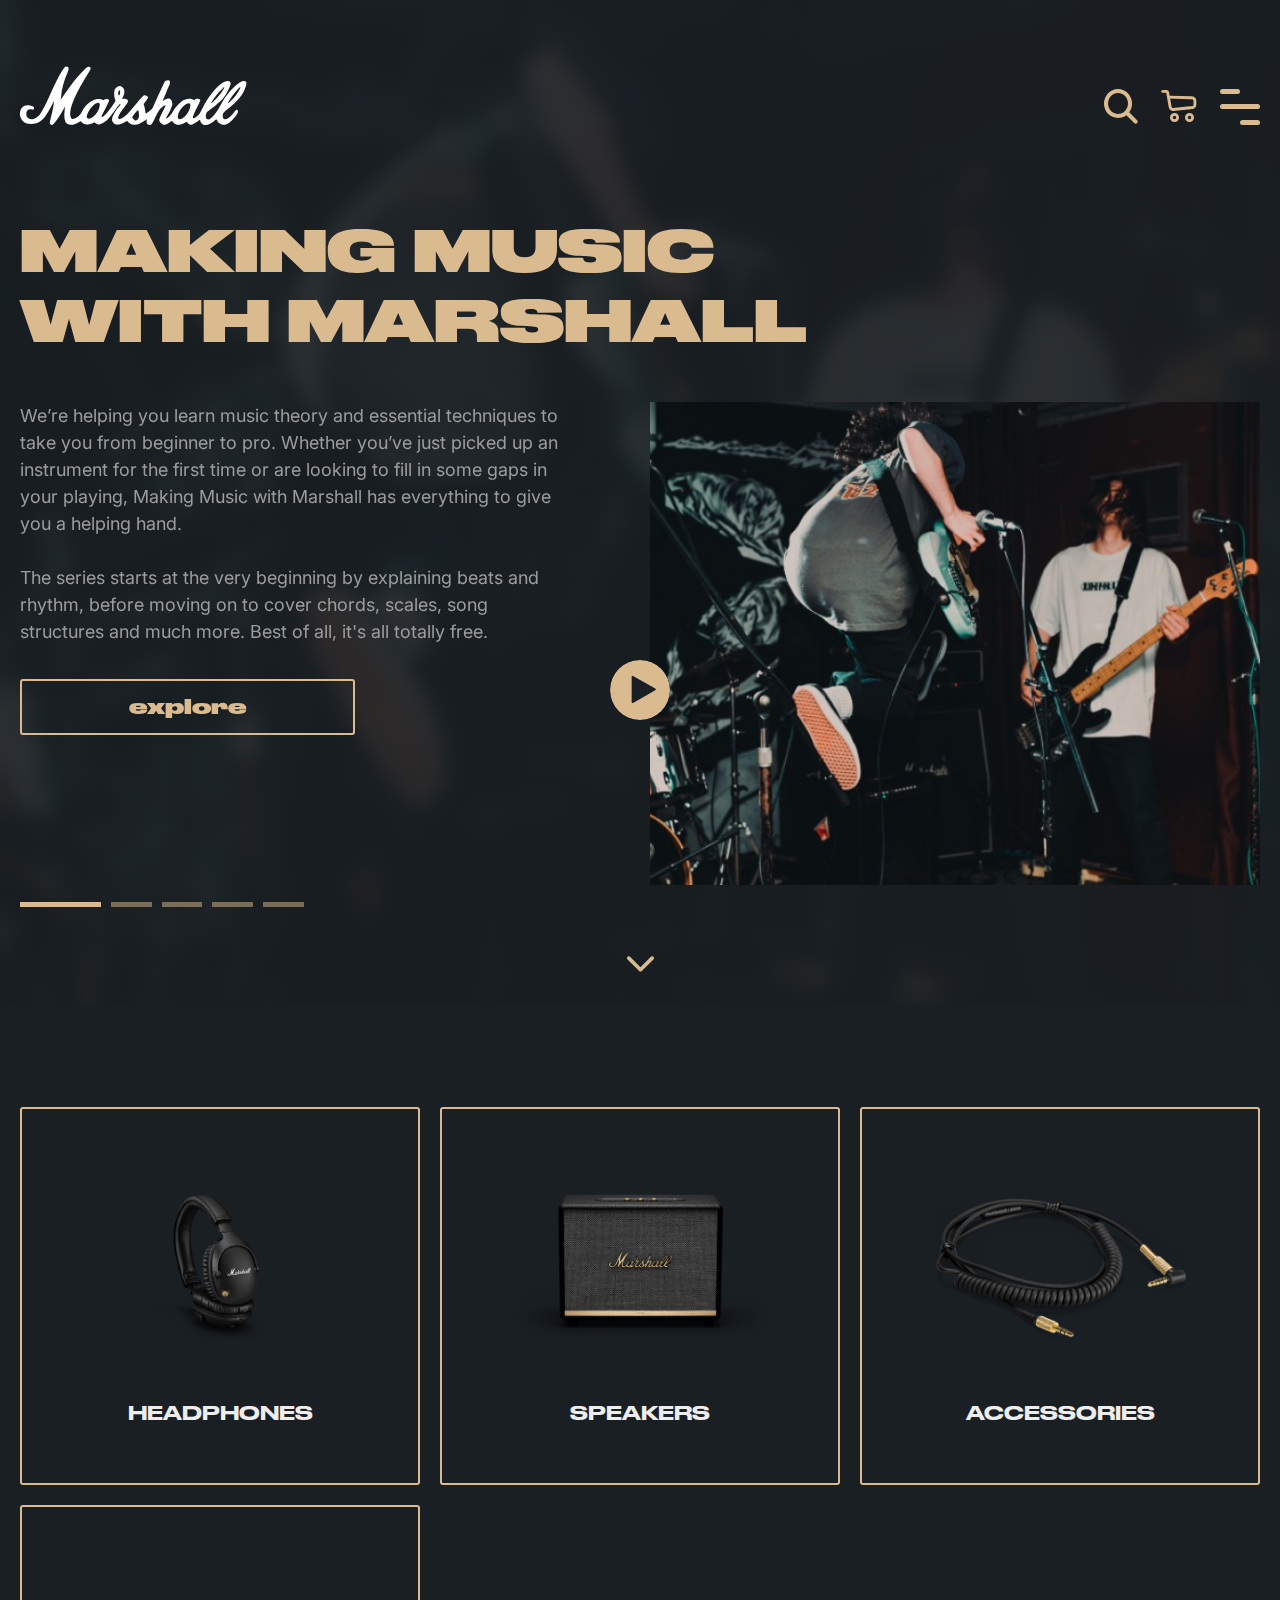
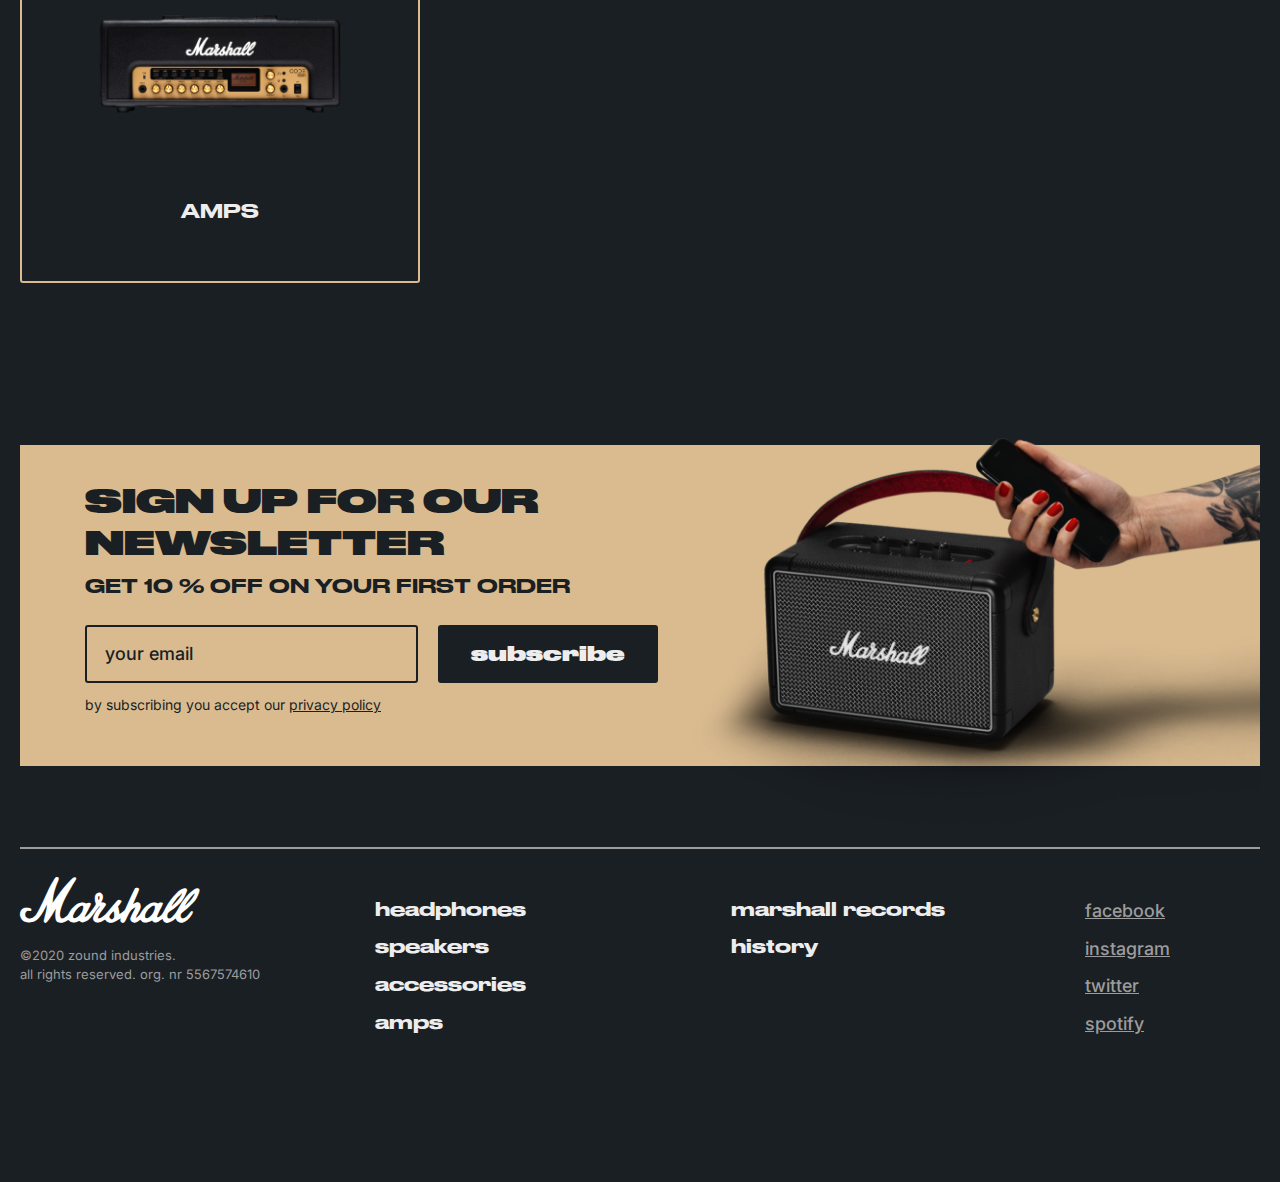
==== commit 81b4c6b8: "filter" ====
--- a/index.html
+++ b/index.html
@@ -1,5 +1,5 @@
 <!DOCTYPE html>
-<html lang="ru">
+<html lang="en">
 
 <head>
 	<meta charset="UTF-8">
@@ -7,8 +7,6 @@
 	<link rel="stylesheet" href="https://unpkg.com/swiper@8/swiper-bundle.min.css" />
 	<link rel="stylesheet" href="css/style.css">
 	<link rel="shortcut icon" href="img/favicon/favicon.ico">
-	<!-- <meta name="robots" content="noindex, nofollow"> -->
-	<!-- <meta name="viewport" content="width=device-width, initial-scale=1.0, maximum-scale=1.0, user-scalable=0"> -->
 	<meta name="viewport" content="width=device-width, initial-scale=1.0">
 	<title>Marshall</title>
 </head>
@@ -24,22 +22,22 @@
 							<div class="menu__body">
 								<div class="menu__content">
 									<ul class="menu__list">
-										<li class="menu__item">
+										<li class="menu__item menu__item_no">
 											<a href="" class="menu__link">headphones</a>
 										</li>
-										<li class="menu__item">
-											<a href="" class="menu__link">speakers</a>
-										</li>
-										<li class="menu__item">
+										<li class="menu__item menu__item_no">
+											<a href="speakers.html" class="menu__link">speakers</a>
+										</li>
+										<li class="menu__item menu__item_no">
 											<a href="" class="menu__link">accessories</a>
 										</li>
-										<li class="menu__item">
+										<li class="menu__item menu__item_no">
 											<a href="" class="menu__link">amps</a>
 										</li>
-										<li class="menu__item">
+										<li class="menu__item menu__item_no">
 											<a href="" class="menu__link">marshall records</a>
 										</li>
-										<li class="menu__item">
+										<li class="menu__item menu__item_no">
 											<a href="" class="menu__link">history</a>
 										</li>
 									</ul>
@@ -69,7 +67,7 @@
 												</div>
 											</div>
 											<ul class="cart-header__list cart-list">
-												<li data-price="499.99" class="cart-list__item">
+												<li data-price="499.99" autocomplete="off" class="cart-list__item">
 													<div class="cart-list__body">
 														<a href="" class="cart-list__title">ACTON MULTI-ROOM</a>
 														<div class="cart-list__footer">
@@ -88,7 +86,7 @@
 														<img src="img/cart/1.png" alt="">
 													</a>
 												</li>
-												<li data-price="309.00" class="cart-list__item">
+												<li data-price="309.00" autocomplete="off" class="cart-list__item">
 													<div class="cart-list__body">
 														<a href="" class="cart-list__title">KILBURN II</a>
 														<div class="cart-list__footer">
@@ -107,7 +105,7 @@
 														<img src="img/cart/2.png" alt="">
 													</a>
 												</li>
-												<li data-price="499.99" class="cart-list__item">
+												<li data-price="499.99" autocomplete="off" class="cart-list__item">
 													<div class="cart-list__body">
 														<a href="" class="cart-list__title">ACTON MULTI-ROOM</a>
 														<div class="cart-list__footer">
@@ -126,7 +124,7 @@
 														<img src="img/cart/1.png" alt="">
 													</a>
 												</li>
-												<li data-price="309.00" class="cart-list__item">
+												<li data-price="309.00" autocomplete="off" class="cart-list__item">
 													<div class="cart-list__body">
 														<a href="" class="cart-list__title">KILBURN II</a>
 														<div class="cart-list__footer">
@@ -321,7 +319,7 @@
 							<h3 class="item-products-main__title">headphones</h3>
 							<p class="item-products-main__more">show more</p>
 						</a>
-						<a href="" class="products-main__item item-products-main">
+						<a href="speakers.html" class="products-main__item item-products-main">
 							<div class="item-products-main__image _ibg">
 								<img src="img/products-main/speakers.png" alt="">
 							</div>
@@ -360,7 +358,6 @@
 							</form>
 							<p class="newsletter__privacy">by subscribing you accept our <a href="">privacy policy</a></p>
 						</div>
-
 					</div>
 					<div class="newsletter__image _ibg"><img src="img/newsletter/1.png" alt=""></div>
 				</div>
@@ -380,7 +377,7 @@
 								<a href="" class="menu-footer__link">headphones</a>
 							</li>
 							<li class="menu-footer__item">
-								<a href="" class="menu-footer__link">speakers</a>
+								<a href="speakers.html" class="menu-footer__link">speakers</a>
 							</li>
 							<li class="menu-footer__item">
 								<a href="" class="menu-footer__link">accessories</a>
@@ -417,54 +414,8 @@
 			</div>
 		</footer>
 	</div>
-	<!-- спойлер -->
-	<!-- <div class="questions__question question">
-		<h3 class="question__title">Вопрос один</h3>
-		<div class="question__icon icon-question">
-			<span></span>
-			<span></span>
-		</div>
-		<p class="question__text"></p>
-	</div>
-	<div class="questions__question question">
-		<h3 class="question__title">Вопрос два</h3>
-		<div class="question__icon icon-question">
-			<span></span>
-			<span></span>
-		</div>
-		<p class="question__text"></p>
-	</div> -->
 	<script src="https://unpkg.com/swiper@8/swiper-bundle.min.js"></script>
 	<script src="js/script.js"></script>
 </body>
 
-</html>
-<!-- 
-\\анимация
-_anim-no-hide - этот класс для того, чтобы не запускать анимацию повторно и не убирать класс _active
-_anim-items - этот класс добавляется к анимируемым объектам
-Ну и класс с написанной в css анимацией
-
-\\Прокрутка
-scroll-to-top - класс добавляется к кнопке, нажав на которую, прокрутит в начало
-<block>_scroll - класс добавляется к кнопке, нажав на которую, прокрутит к <block> (вместо <block> подставить название блока).Лучше не делать кнопку ссылкой
-
-\\рейтинг звезд
-star-rating - класс добавляется каждой звезде
-
-\\поп-апы
-_popup-link - этот класс добавляется ко всем кнопкам, на которых открывается поп-ап
-lock-padding - Этот класс добавляется к фиксированным объектам, например к шапке
-popup__close - этот класс добавляется для крестика, по которому поп-ап закрывается
-
-\\спойлеры фрилансера
-Для родителя слойлеров пишем атрибут data-spollers
-Для заголовков слойлеров пишем атрибут data-spoller
-Если нужно включать\выключать работу спойлеров на разных размерах экранов
-пишем параметры ширины и типа брейкпоинта.
-Например: 
-data-spollers="992,max" - спойлеры будут работать только на экранах меньше или равно 992px
-data-spollers="768,min" - спойлеры будут работать только на экранах больше или равно 768px
-
-Если нужно что бы в блоке открывался болько один слойлер добавляем атрибут data-one-spoller к родителю
--->+</html>--- a/css/style.css
+++ b/css/style.css
@@ -178,6 +178,52 @@
   100% {
     width: 110px;
     height: 110px;
+    opacity: 0;
+  }
+}
+
+@-webkit-keyframes animPlayMd4 {
+  0% {
+    width: 20px;
+    height: 20px;
+    opacity: 1;
+  }
+  67% {
+    width: 44px;
+    height: 44px;
+    opacity: 0.6;
+  }
+  93% {
+    width: 62px;
+    height: 62px;
+    opacity: 0.3;
+  }
+  100% {
+    width: 68px;
+    height: 68px;
+    opacity: 0;
+  }
+}
+
+@keyframes animPlayMd4 {
+  0% {
+    width: 20px;
+    height: 20px;
+    opacity: 1;
+  }
+  67% {
+    width: 44px;
+    height: 44px;
+    opacity: 0.6;
+  }
+  93% {
+    width: 62px;
+    height: 62px;
+    opacity: 0.3;
+  }
+  100% {
+    width: 68px;
+    height: 68px;
     opacity: 0;
   }
 }
@@ -435,83 +481,42 @@
   display: none;
 }
 
-.icon-question {
-  display: block;
-  -webkit-border-radius: 50%;
-          border-radius: 50%;
-  position: absolute;
-  top: 50%;
-  -webkit-transform: translate(0, -50%);
-      -ms-transform: translate(0, -50%);
-          transform: translate(0, -50%);
-  right: 32px;
-  width: 3rem;
-  height: 3rem;
-  z-index: 5;
-  background: white;
-}
-
-.icon-question::before {
-  content: "";
-  -webkit-transition: all 0.5s ease 0s;
-  -o-transition: all 0.5s ease 0s;
-  transition: all 0.5s ease 0s;
-  position: absolute;
-  top: 50%;
-  left: 25%;
-  width: 1.5rem;
-  height: 0.125rem;
-  background-color: #000;
-  -webkit-border-radius: 70px;
-          border-radius: 70px;
-  -webkit-transform: translate(-50%, -50%);
-      -ms-transform: translate(-50%, -50%);
-          transform: translate(-50%, -50%);
-  -webkit-transform: rotate(0);
-      -ms-transform: rotate(0);
-          transform: rotate(0);
-}
-
-.icon-question::after {
-  content: "";
-  -webkit-transition: all 0.5s ease 0s;
-  -o-transition: all 0.5s ease 0s;
-  transition: all 0.5s ease 0s;
-  position: absolute;
-  top: 50%;
-  left: 25%;
-  width: 1.5rem;
-  height: 0.125rem;
-  background-color: #000;
-  -webkit-border-radius: 70px;
-          border-radius: 70px;
-  -webkit-transform: translate(-50%, -50%);
-      -ms-transform: translate(-50%, -50%);
-          transform: translate(-50%, -50%);
-  -webkit-transform: rotate(90deg);
-      -ms-transform: rotate(90deg);
-          transform: rotate(90deg);
-}
-
-.icon-question._active::after {
-  -webkit-transform: rotate(45deg);
-      -ms-transform: rotate(45deg);
-          transform: rotate(45deg);
-}
-
-.icon-question._active::before {
-  -webkit-transform: rotate(-45deg);
-      -ms-transform: rotate(-45deg);
-          transform: rotate(-45deg);
-}
-
-@media (max-width: 34.375em) {
-  .icon-question {
-    width: 2rem;
-    height: 2rem;
-  }
-  .icon-question::before, .icon-question::after {
-    width: 1rem;
+.navigation-header {
+  display: -webkit-box;
+  display: -webkit-flex;
+  display: -ms-flexbox;
+  display: flex;
+  -webkit-box-align: center;
+  -webkit-align-items: center;
+      -ms-flex-align: center;
+          align-items: center;
+}
+
+.navigation-header__line {
+  height: 1px;
+  width: 14px;
+  background-color: #9c9c9c;
+  margin: 0 5px;
+}
+
+.navigation-header__elem {
+  font-family: "Inter";
+  font-weight: 400;
+  font-size: 0.875rem;
+  line-height: 150%;
+  color: #9c9c9c;
+}
+
+.navigation-header__elem:not(:last-child) {
+  cursor: pointer;
+  -webkit-transition: all 0.3s ease 0s;
+  -o-transition: all 0.3s ease 0s;
+  transition: all 0.3s ease 0s;
+}
+
+@media (any-hover: hover) {
+  .navigation-header__elem:not(:last-child):hover {
+    color: #dabb90;
   }
 }
 
@@ -531,6 +536,7 @@
 
 .header._scroll .header__wrapper {
   background: rgba(26, 31, 36, 0.99);
+  z-index: 100;
 }
 
 .header._scroll .header__container {
@@ -547,6 +553,11 @@
     min-height: -webkit-calc(50px + 30 * ((100vw - 320px) / 1120));
     min-height: calc(50px + 30 * ((100vw - 320px) / 1120));
   }
+}
+
+.header._scroll .header__navigation {
+  opacity: 0;
+  overflow: hidden;
 }
 
 @media (max-width: 53.125em) {
@@ -590,6 +601,7 @@
   -webkit-transition: all 0.3s ease 0s;
   -o-transition: all 0.3s ease 0s;
   transition: all 0.3s ease 0s;
+  position: relative;
 }
 
 @media (max-width: 1440px) {
@@ -668,6 +680,17 @@
   transition: all 0.3s ease 0s;
 }
 
+.header__logo_link {
+  display: block;
+  cursor: pointer;
+}
+
+@media (any-hover: hover) {
+  .header__logo_link:hover {
+    color: #dabb90;
+  }
+}
+
 @media (max-width: 53.125em) {
   .header__logo {
     z-index: 10;
@@ -717,6 +740,28 @@
 .header__actions {
   position: relative;
   z-index: 5;
+}
+
+.header__navigation {
+  position: absolute;
+  left: 20px;
+  -webkit-transition: all 0.1s ease 0s;
+  -o-transition: all 0.1s ease 0s;
+  transition: all 0.1s ease 0s;
+  bottom: 27px;
+}
+
+@media (max-width: 1440px) {
+  .header__navigation {
+    bottom: -webkit-calc(15px + 12 * ((100vw - 320px) / 1120));
+    bottom: calc(15px + 12 * ((100vw - 320px) / 1120));
+  }
+}
+
+@media (max-width: 61.99875em) {
+  .header__navigation {
+    display: none;
+  }
 }
 
 @media (max-width: 85.625em) {
@@ -856,11 +901,20 @@
 }
 
 @media (min-width: 85.625em) {
+  .menu__item {
+    opacity: 0.5;
+  }
   .menu__item:not(:last-child) {
     padding-right: 12.5px;
   }
   .menu__item:not(:first-child) {
     padding-left: 12.5px;
+  }
+  .menu__item_no, .menu__item_active, .menu__item._op1 {
+    opacity: 1;
+  }
+  .menu__item._op {
+    opacity: 0.5;
   }
 }
 
@@ -891,6 +945,15 @@
 @media (max-width: 85.625em) {
   .menu__link {
     color: #1a1f24;
+    -webkit-transition: all 0.3s ease 0s;
+    -o-transition: all 0.3s ease 0s;
+    transition: all 0.3s ease 0s;
+  }
+}
+
+@media (max-width: 85.625em) and (any-hover: hover) {
+  .menu__link:hover {
+    color: #ededed;
   }
 }
 
@@ -1833,6 +1896,12 @@
   }
 }
 
+@media (max-width: 85.625em) and (any-hover: hover) {
+  .icon-menu:hover span {
+    background-color: #ededed;
+  }
+}
+
 @media (max-width: 85.625em) {
   .icon-menu span {
     -webkit-transition: all 0.3s ease 0s;
@@ -2211,42 +2280,8 @@
 
 .main-page__slide {
   min-height: 100vh;
+  height: auto;
   position: relative;
-}
-
-.main-page__bcg {
-  position: absolute;
-  width: 100%;
-  min-height: 100%;
-  background-position: top;
-}
-
-.main-page__bcg::after {
-  content: "";
-  width: 100%;
-  height: 100%;
-  position: absolute;
-  background: rgba(26, 31, 36, 0.9);
-}
-
-@supports ((-webkit-backdrop-filter: blur(10px)) or (backdrop-filter: blur(10px))) {
-  .main-page__bcg::after {
-    -webkit-backdrop-filter: blur(10px);
-            backdrop-filter: blur(10px);
-  }
-}
-
-@media (max-width: 61.99875em) {
-  .main-page__bcg {
-    display: none;
-  }
-}
-
-.main-page__container {
-  padding-top: 236px;
-  padding-bottom: 31px;
-  position: relative;
-  min-height: 100vh;
   display: -webkit-box;
   display: -webkit-flex;
   display: -ms-flexbox;
@@ -2256,10 +2291,50 @@
   -webkit-flex-direction: column;
       -ms-flex-direction: column;
           flex-direction: column;
-  -webkit-box-pack: center;
-  -webkit-justify-content: center;
-      -ms-flex-pack: center;
-          justify-content: center;
+}
+
+.main-page__bcg {
+  position: absolute;
+  width: 100%;
+  min-height: 100%;
+  background-position: top;
+}
+
+.main-page__bcg::after {
+  content: "";
+  width: 100%;
+  height: 100%;
+  position: absolute;
+  background: rgba(26, 31, 36, 0.9);
+}
+
+@supports ((-webkit-backdrop-filter: blur(10px)) or (backdrop-filter: blur(10px))) {
+  .main-page__bcg::after {
+    -webkit-backdrop-filter: blur(10px);
+            backdrop-filter: blur(10px);
+  }
+}
+
+@media (max-width: 47.99875em) {
+  .main-page__bcg {
+    display: none;
+  }
+}
+
+.main-page__container {
+  padding-top: 236px;
+  padding-bottom: 31px;
+  position: relative;
+  height: 100%;
+  display: -webkit-box;
+  display: -webkit-flex;
+  display: -ms-flexbox;
+  display: flex;
+  -webkit-box-orient: vertical;
+  -webkit-box-direction: normal;
+  -webkit-flex-direction: column;
+      -ms-flex-direction: column;
+          flex-direction: column;
 }
 
 @media (max-width: 1440px) {
@@ -2272,6 +2347,15 @@
 @media (max-width: 61.99875em) {
   .main-page__container {
     padding-bottom: 75px;
+  }
+}
+
+@media (min-width: 61.99875em) {
+  .main-page__container {
+    -webkit-box-pack: center;
+    -webkit-justify-content: center;
+        -ms-flex-pack: center;
+            justify-content: center;
   }
 }
 
@@ -2465,13 +2549,14 @@
 }
 
 .main-page__video iframe {
+  -webkit-appearance: none;
+     -moz-appearance: none;
+          appearance: none;
   width: 100%;
   height: 100%;
-  -o-object-fit: cover;
-     object-fit: cover;
   position: absolute;
   top: 0;
-  left: 0;
+  right: 0;
 }
 
 .main-page__play {
@@ -2502,103 +2587,52 @@
   transition: all 0.3s ease 0s;
 }
 
-@media (max-width: 61.99875em) {
-  .main-page__play {
-    top: auto;
-    bottom: 94px;
-  }
-}
-
-@media (max-width: 47.99875em) {
-  .main-page__play {
-    width: 105px;
-    height: 105px;
-  }
-}
-
-@media (max-width: 29.99875em) {
-  .main-page__play {
-    width: 62px;
-    height: 62px;
-  }
-}
-
 .main-page__play::after {
   content: "";
-  width: 100px;
-  height: 100px;
   -webkit-border-radius: 50%;
           border-radius: 50%;
   border: 1px solid #dabb90;
   -webkit-box-sizing: border-box;
           box-sizing: border-box;
   position: absolute;
-  opacity: 0.6;
   z-index: 1;
   -webkit-transition: all 0.3s ease 0s;
   -o-transition: all 0.3s ease 0s;
   transition: all 0.3s ease 0s;
-}
-
-@media (max-width: 47.99875em) {
-  .main-page__play::after {
-    width: 75px;
-    height: 75px;
-  }
-}
-
-@media (max-width: 29.99875em) {
-  .main-page__play::after {
-    width: 44px;
-    height: 44px;
-  }
+  width: 35px;
+  height: 35px;
+  -webkit-animation: animPlay 2s linear infinite 1s;
+          animation: animPlay 2s linear infinite 1s;
 }
 
 .main-page__play::before {
   content: "";
-  width: 140px;
-  height: 140px;
   -webkit-border-radius: 50%;
           border-radius: 50%;
   border: 1px solid #dabb90;
   -webkit-box-sizing: border-box;
           box-sizing: border-box;
   position: absolute;
-  opacity: 0.3;
   z-index: 1;
   -webkit-transition: all 0.3s ease 0s;
   -o-transition: all 0.3s ease 0s;
   transition: all 0.3s ease 0s;
+  -webkit-animation: animPlay 2s linear infinite 0s;
+          animation: animPlay 2s linear infinite 0s;
+}
+
+@media (max-width: 61.99875em) {
+  .main-page__play {
+    top: auto;
+    bottom: 94px;
+  }
 }
 
 @media (max-width: 47.99875em) {
-  .main-page__play::before {
+  .main-page__play {
     width: 105px;
     height: 105px;
   }
-}
-
-@media (max-width: 29.99875em) {
-  .main-page__play::before {
-    width: 62px;
-    height: 62px;
-  }
-}
-
-@media (any-hover: hover) and (min-width: 47.99875em) {
-  .main-page__play::after {
-    width: 35px;
-    height: 35px;
-    -webkit-animation: animPlay 2s linear infinite 1s;
-            animation: animPlay 2s linear infinite 1s;
-  }
-  .main-page__play::before {
-    -webkit-animation: animPlay 2s linear infinite 0s;
-            animation: animPlay 2s linear infinite 0s;
-  }
-}
-
-@media (any-hover: hover) and (min-width: 29.99875em) and (max-width: 47.99875em) {
   .main-page__play::after {
     width: 20px;
     height: 20px;
@@ -2608,6 +2642,23 @@
   .main-page__play::before {
     -webkit-animation: animPlayMd3 2s linear infinite 0s;
             animation: animPlayMd3 2s linear infinite 0s;
+  }
+}
+
+@media (max-width: 29.99875em) {
+  .main-page__play {
+    width: 62px;
+    height: 62px;
+  }
+  .main-page__play::after {
+    width: 20px;
+    height: 20px;
+    -webkit-animation: animPlayMd4 2s linear infinite 1s;
+            animation: animPlayMd4 2s linear infinite 1s;
+  }
+  .main-page__play::before {
+    -webkit-animation: animPlayMd4 2s linear infinite 0s;
+            animation: animPlayMd4 2s linear infinite 0s;
   }
 }
 
@@ -2675,6 +2726,12 @@
   transition: all 0.3s ease 0s;
   -webkit-animation: animArrow 1s linear infinite alternate 1s;
           animation: animArrow 1s linear infinite alternate 1s;
+}
+
+@media (any-hover: hover) {
+  .main-page__arrow:hover {
+    color: #ededed;
+  }
 }
 
 .products-main__container {
@@ -3126,6 +3183,761 @@
   }
 }
 
+.page__header {
+  margin-top: 236px;
+}
+
+@media (max-width: 1440px) {
+  .page__header {
+    margin-top: -webkit-calc(95.2px + 140.8 * ((100vw - 320px) / 1120));
+    margin-top: calc(95.2px + 140.8 * ((100vw - 320px) / 1120));
+  }
+}
+
+.hesder-speakers {
+  margin-bottom: 40px;
+}
+
+@media (max-width: 1440px) {
+  .hesder-speakers {
+    margin-bottom: -webkit-calc(29px + 11 * ((100vw - 320px) / 1120));
+    margin-bottom: calc(29px + 11 * ((100vw - 320px) / 1120));
+  }
+}
+
+.hesder-speakers__container {
+  display: -webkit-box;
+  display: -webkit-flex;
+  display: -ms-flexbox;
+  display: flex;
+  -webkit-box-orient: vertical;
+  -webkit-box-direction: normal;
+  -webkit-flex-direction: column;
+      -ms-flex-direction: column;
+          flex-direction: column;
+}
+
+.hesder-speakers__title:not(:last-child) {
+  margin-bottom: 20px;
+}
+
+@media (max-width: 1440px) {
+  .hesder-speakers__title:not(:last-child) {
+    margin-bottom: -webkit-calc(15px + 5 * ((100vw - 320px) / 1120));
+    margin-bottom: calc(15px + 5 * ((100vw - 320px) / 1120));
+  }
+}
+
+.hesder-speakers__text {
+  font-family: "Inter";
+  font-weight: 400;
+  font-size: 1.125rem;
+  line-height: 150%;
+  color: #9c9c9c;
+}
+
+@media (min-width: 68.75em) {
+  .hesder-speakers__text {
+    max-width: 50%;
+    -webkit-align-self: end;
+        -ms-flex-item-align: end;
+                -ms-grid-row-align: end;
+            align-self: end;
+  }
+}
+
+@media (max-width: 47.99875em) {
+  .hesder-speakers__text {
+    font-size: 1rem;
+    line-height: 130%;
+  }
+}
+
+.filter-speakers {
+  margin-bottom: 40px;
+}
+
+@media (max-width: 1440px) {
+  .filter-speakers {
+    margin-bottom: -webkit-calc(51px + -11 * ((100vw - 320px) / 1120));
+    margin-bottom: calc(51px + -11 * ((100vw - 320px) / 1120));
+  }
+}
+
+.filter-speakers__header {
+  display: -webkit-box;
+  display: -webkit-flex;
+  display: -ms-flexbox;
+  display: flex;
+  -webkit-box-align: center;
+  -webkit-align-items: center;
+      -ms-flex-align: center;
+          align-items: center;
+  -webkit-flex-wrap: wrap;
+      -ms-flex-wrap: wrap;
+          flex-wrap: wrap;
+  -webkit-box-pack: justify;
+  -webkit-justify-content: space-between;
+      -ms-flex-pack: justify;
+          justify-content: space-between;
+}
+
+.filter-speakers__title {
+  font-weight: 999;
+  font-size: 1.5rem;
+  line-height: 125%;
+  text-transform: uppercase;
+  color: #dabb90;
+}
+
+@media (max-width: 47.99875em) {
+  .filter-speakers__title {
+    font-size: 1rem;
+    line-height: 125%;
+  }
+}
+
+.filter-speakers__title:not(:last-child) {
+  margin-right: 20px;
+}
+
+.filter-speakers__hide {
+  display: -webkit-box;
+  display: -webkit-flex;
+  display: -ms-flexbox;
+  display: flex;
+  -webkit-box-align: center;
+  -webkit-align-items: center;
+      -ms-flex-align: center;
+          align-items: center;
+  cursor: pointer;
+}
+
+.filter-speakers__hide._active .filter-speakers__icon span:first-child {
+  -webkit-transform: rotate(0deg);
+      -ms-transform: rotate(0deg);
+          transform: rotate(0deg);
+}
+
+.filter-speakers__text {
+  font-weight: 500;
+  font-size: 1.125rem;
+  line-height: 127.77778%;
+  text-transform: lowercase;
+  color: #9c9c9c;
+}
+
+@media (max-width: 47.99875em) {
+  .filter-speakers__text {
+    font-size: 0.75rem;
+    line-height: 125%;
+  }
+}
+
+.filter-speakers__text:not(:last-child) {
+  margin-right: 11px;
+}
+
+@media (max-width: 1440px) {
+  .filter-speakers__text:not(:last-child) {
+    margin-right: -webkit-calc(10px + 1 * ((100vw - 320px) / 1120));
+    margin-right: calc(10px + 1 * ((100vw - 320px) / 1120));
+  }
+}
+
+.filter-speakers__icon {
+  width: 15px;
+  height: 15px;
+  position: relative;
+}
+
+.filter-speakers__icon span {
+  -webkit-transition: all 0.3s ease 0s;
+  -o-transition: all 0.3s ease 0s;
+  transition: all 0.3s ease 0s;
+  width: 100%;
+  height: 5px;
+  background-color: #9c9c9c;
+  position: absolute;
+  left: 0;
+  bottom: -webkit-calc(50% - 2.5px);
+  bottom: calc(50% - 2.5px);
+}
+
+.filter-speakers__icon span:first-child {
+  -webkit-transform: rotate(90deg);
+      -ms-transform: rotate(90deg);
+          transform: rotate(90deg);
+}
+
+.filter-speakers__line {
+  -webkit-box-flex: 0;
+  -webkit-flex: 0 0 100%;
+      -ms-flex: 0 0 100%;
+          flex: 0 0 100%;
+  margin-top: 20px;
+  height: 2px;
+  background-color: #9c9c9c;
+}
+
+.filter-speakers__list {
+  padding-top: 20px;
+  display: -ms-grid;
+  display: grid;
+  -ms-grid-columns: (minmax(335px, 1fr))[auto-fit];
+      grid-template-columns: repeat(auto-fit, minmax(335px, 1fr));
+  gap: 20px;
+}
+
+@media (max-width: 1440px) {
+  .filter-speakers__list {
+    padding-top: -webkit-calc(30px + -10 * ((100vw - 320px) / 1120));
+    padding-top: calc(30px + -10 * ((100vw - 320px) / 1120));
+  }
+}
+
+@media (max-width: 1440px) {
+  .filter-speakers__list {
+    gap: -webkit-calc(15px + 5 * ((100vw - 320px) / 1120));
+    gap: calc(15px + 5 * ((100vw - 320px) / 1120));
+  }
+}
+
+@media (max-width: 25.625em) {
+  .filter-speakers__list {
+    -ms-grid-columns: (minmax(280px, 1fr))[auto-fit];
+        grid-template-columns: repeat(auto-fit, minmax(280px, 1fr));
+  }
+}
+
+.filter-speakers__item {
+  cursor: pointer;
+  display: -webkit-box;
+  display: -webkit-flex;
+  display: -ms-flexbox;
+  display: flex;
+  -webkit-box-pack: center;
+  -webkit-justify-content: center;
+      -ms-flex-pack: center;
+          justify-content: center;
+  -webkit-box-align: center;
+  -webkit-align-items: center;
+      -ms-flex-align: center;
+          align-items: center;
+  font-weight: 500;
+  font-size: 1rem;
+  line-height: 125%;
+  text-transform: uppercase;
+  color: #9c9c9c;
+  border: 2px solid #dabb90;
+  -webkit-border-radius: 3px;
+          border-radius: 3px;
+  min-height: 50px;
+  -webkit-transition: all 0.3s ease 0s;
+  -o-transition: all 0.3s ease 0s;
+  transition: all 0.3s ease 0s;
+  max-width: 690px;
+  width: 100%;
+  min-width: 335px;
+}
+
+@media (any-hover: hover) {
+  .filter-speakers__item:hover {
+    background-color: #dabb90;
+    color: #1a1f24;
+  }
+}
+
+.filter-speakers__item._active {
+  background-color: #dabb90;
+  color: #1a1f24;
+}
+
+@media (max-width: 1440px) {
+  .filter-speakers__item {
+    max-width: -webkit-calc(150px + 540 * ((100vw - 320px) / 1120));
+    max-width: calc(150px + 540 * ((100vw - 320px) / 1120));
+  }
+}
+
+@media (max-width: 47.99875em) {
+  .filter-speakers__item {
+    margin: 0 auto;
+    max-width: 550px;
+  }
+}
+
+@media (max-width: 25.625em) {
+  .filter-speakers__item {
+    min-width: 280px;
+  }
+}
+
+.catalog-speakers {
+  margin-bottom: 100px;
+}
+
+@media (max-width: 1440px) {
+  .catalog-speakers {
+    margin-bottom: -webkit-calc(66.2px + 33.8 * ((100vw - 320px) / 1120));
+    margin-bottom: calc(66.2px + 33.8 * ((100vw - 320px) / 1120));
+  }
+}
+
+.catalog-speakers__body {
+  display: -ms-grid;
+  display: grid;
+  -ms-grid-columns: (minmax(335px, 1fr))[auto-fit];
+      grid-template-columns: repeat(auto-fit, minmax(335px, 1fr));
+  gap: 20px;
+}
+
+@media (max-width: 1440px) {
+  .catalog-speakers__body {
+    gap: -webkit-calc(30px + -10 * ((100vw - 320px) / 1120));
+    gap: calc(30px + -10 * ((100vw - 320px) / 1120));
+  }
+}
+
+@media (max-width: 25.625em) {
+  .catalog-speakers__body {
+    -ms-grid-columns: (minmax(280px, 1fr))[auto-fit];
+        grid-template-columns: repeat(auto-fit, minmax(280px, 1fr));
+  }
+}
+
+.catalog-speakers__body:not(:last-child) {
+  margin-bottom: 55px;
+}
+
+@media (max-width: 61.99875em) {
+  .catalog-speakers__item:nth-child(odd) {
+    display: none;
+  }
+}
+
+.catalog-speakers__button {
+  display: none;
+}
+
+@media (max-width: 61.99875em) {
+  .catalog-speakers__button {
+    display: -webkit-box;
+    display: -webkit-flex;
+    display: -ms-flexbox;
+    display: flex;
+    -webkit-box-pack: center;
+    -webkit-justify-content: center;
+        -ms-flex-pack: center;
+            justify-content: center;
+    -webkit-box-align: center;
+    -webkit-align-items: center;
+        -ms-flex-align: center;
+            align-items: center;
+    border: 2px solid #dabb90;
+    -webkit-border-radius: 3px;
+            border-radius: 3px;
+    min-height: 58px;
+    -webkit-transition: all 0.3s ease 0s;
+    -o-transition: all 0.3s ease 0s;
+    transition: all 0.3s ease 0s;
+    font-family: "Montserrat";
+    font-weight: 900;
+    font-size: 1.25rem;
+    line-height: 100%;
+    letter-spacing: 0.03em;
+    text-transform: uppercase;
+    color: #ffffff;
+  }
+}
+
+@media (max-width: 61.99875em) and (any-hover: hover) {
+  .catalog-speakers__button:hover {
+    -webkit-box-shadow: inset 0px 10px 20px 2px rgba(218, 187, 144, 0.6);
+            box-shadow: inset 0px 10px 20px 2px rgba(218, 187, 144, 0.6);
+  }
+}
+
+.item-catalog-speakers {
+  max-width: 690px;
+  width: 100%;
+  min-width: 335px;
+  display: -webkit-box;
+  display: -webkit-flex;
+  display: -ms-flexbox;
+  display: flex;
+  -webkit-box-align: center;
+  -webkit-align-items: center;
+      -ms-flex-align: center;
+          align-items: center;
+  -webkit-box-orient: vertical;
+  -webkit-box-direction: normal;
+  -webkit-flex-direction: column;
+      -ms-flex-direction: column;
+          flex-direction: column;
+  border: 2px solid #dabb90;
+  -webkit-border-radius: 3px;
+          border-radius: 3px;
+  padding: 10px 20px 0 20px;
+  padding-bottom: 30px;
+  -webkit-transition: all 0.3s ease 0s;
+  -o-transition: all 0.3s ease 0s;
+  transition: all 0.3s ease 0s;
+  min-height: 374px;
+  font-weight: 500;
+  font-size: 1.125rem;
+  line-height: 127.77778%;
+  text-transform: uppercase;
+  text-align: center;
+  color: #ededed;
+}
+
+@media (max-width: 1440px) {
+  .item-catalog-speakers {
+    max-width: -webkit-calc(150px + 540 * ((100vw - 320px) / 1120));
+    max-width: calc(150px + 540 * ((100vw - 320px) / 1120));
+  }
+}
+
+@media (max-width: 1440px) {
+  .item-catalog-speakers {
+    padding-bottom: -webkit-calc(25px + 5 * ((100vw - 320px) / 1120));
+    padding-bottom: calc(25px + 5 * ((100vw - 320px) / 1120));
+  }
+}
+
+@media (max-width: 25.625em) {
+  .item-catalog-speakers {
+    padding-left: 10px;
+    padding-right: 10px;
+    min-width: 280px;
+  }
+}
+
+@media (max-width: 47.99875em) {
+  .item-catalog-speakers {
+    margin: 0 auto;
+    max-width: 550px;
+  }
+}
+
+@media (any-hover: hover) {
+  .item-catalog-speakers:hover {
+    background-color: #dabb90;
+    color: #1a1f24;
+  }
+  .item-catalog-speakers:hover .item-catalog-speakers__peculiarity {
+    color: #1a1f24;
+  }
+}
+
+.item-catalog-speakers__image {
+  -webkit-box-flex: 0;
+  -webkit-flex: 0 0 230px;
+      -ms-flex: 0 0 230px;
+          flex: 0 0 230px;
+  width: 226px;
+  -webkit-background-size: contain;
+          background-size: contain;
+}
+
+.item-catalog-speakers__image:not(:last-child) {
+  margin-bottom: 14px;
+}
+
+.item-catalog-speakers__content {
+  -webkit-box-flex: 1;
+  -webkit-flex: 1 1 auto;
+      -ms-flex: 1 1 auto;
+          flex: 1 1 auto;
+  display: -webkit-box;
+  display: -webkit-flex;
+  display: -ms-flexbox;
+  display: flex;
+  -webkit-box-orient: vertical;
+  -webkit-box-direction: normal;
+  -webkit-flex-direction: column;
+      -ms-flex-direction: column;
+          flex-direction: column;
+  -webkit-box-align: center;
+  -webkit-align-items: center;
+      -ms-flex-align: center;
+          align-items: center;
+}
+
+.item-catalog-speakers__title:not(:last-child) {
+  margin-bottom: 5px;
+}
+
+.item-catalog-speakers__peculiarity {
+  font-family: "Inter";
+  font-weight: 400;
+  font-size: 1rem;
+  line-height: 118.75%;
+  text-transform: lowercase;
+  color: #9c9c9c;
+  -webkit-transition: all 0.3s ease 0s;
+  -o-transition: all 0.3s ease 0s;
+  transition: all 0.3s ease 0s;
+}
+
+.item-catalog-speakers__peculiarity:not(:last-child) {
+  margin-bottom: 20px;
+}
+
+.item-catalog-speakers__price {
+  -webkit-box-flex: 1;
+  -webkit-flex: 1 1 auto;
+      -ms-flex: 1 1 auto;
+          flex: 1 1 auto;
+  display: -webkit-box;
+  display: -webkit-flex;
+  display: -ms-flexbox;
+  display: flex;
+  -webkit-box-align: end;
+  -webkit-align-items: end;
+      -ms-flex-align: end;
+          align-items: end;
+}
+
+.speakers-headphones {
+  margin-bottom: 150px;
+}
+
+@media (max-width: 1440px) {
+  .speakers-headphones {
+    margin-bottom: -webkit-calc(39.8px + 110.2 * ((100vw - 320px) / 1120));
+    margin-bottom: calc(39.8px + 110.2 * ((100vw - 320px) / 1120));
+  }
+}
+
+@media (min-width: 47.99875em) {
+  .speakers-headphones__container {
+    padding-top: 117px;
+    position: relative;
+  }
+}
+
+@media (min-width: 47.99875em) and (max-width: 1440px) {
+  .speakers-headphones__container {
+    padding-top: -webkit-calc(0px + 117 * ((100vw - 320px) / 1120));
+    padding-top: calc(0px + 117 * ((100vw - 320px) / 1120));
+  }
+}
+
+.speakers-headphones__image {
+  display: none;
+}
+
+@media (min-width: 68.75em) {
+  .speakers-headphones__image {
+    display: block;
+    position: absolute;
+    left: 20px;
+    top: 0;
+    height: 100%;
+    width: 50%;
+    -webkit-background-size: contain;
+            background-size: contain;
+    background-position: left;
+    z-index: 1;
+  }
+}
+
+.speakers-headphones__body {
+  background: #dabb90;
+  display: -webkit-box;
+  display: -webkit-flex;
+  display: -ms-flexbox;
+  display: flex;
+  -webkit-box-pack: center;
+  -webkit-justify-content: center;
+      -ms-flex-pack: center;
+          justify-content: center;
+}
+
+@media (min-width: 68.75em) {
+  .speakers-headphones__body {
+    -webkit-box-pack: end;
+    -webkit-justify-content: flex-end;
+        -ms-flex-pack: end;
+            justify-content: flex-end;
+  }
+}
+
+.speakers-headphones__content {
+  padding-left: 0;
+  padding-top: 73px;
+  padding-bottom: 83px;
+  padding-right: 165px;
+}
+
+@media (min-width: 68.75em) {
+  .speakers-headphones__content {
+    -webkit-box-flex: 0;
+    -webkit-flex: 0 0 50%;
+        -ms-flex: 0 0 50%;
+            flex: 0 0 50%;
+    position: relative;
+    z-index: 2;
+  }
+}
+
+@media (max-width: 1440px) {
+  .speakers-headphones__content {
+    padding-top: -webkit-calc(20.6px + 52.4 * ((100vw - 320px) / 1120));
+    padding-top: calc(20.6px + 52.4 * ((100vw - 320px) / 1120));
+  }
+}
+
+@media (max-width: 1440px) {
+  .speakers-headphones__content {
+    padding-bottom: -webkit-calc(25.2px + 57.8 * ((100vw - 320px) / 1120));
+    padding-bottom: calc(25.2px + 57.8 * ((100vw - 320px) / 1120));
+  }
+}
+
+@media (max-width: 68.74875em) {
+  .speakers-headphones__content {
+    padding-left: 165px;
+  }
+}
+
+@media (max-width: 68.74875em) and (max-width: 1440px) {
+  .speakers-headphones__content {
+    padding-left: -webkit-calc(7px + 158 * ((100vw - 320px) / 1120));
+    padding-left: calc(7px + 158 * ((100vw - 320px) / 1120));
+  }
+}
+
+@media (max-width: 1440px) {
+  .speakers-headphones__content {
+    padding-right: -webkit-calc(7px + 158 * ((100vw - 320px) / 1120));
+    padding-right: calc(7px + 158 * ((100vw - 320px) / 1120));
+  }
+}
+
+@media (max-width: 25.625em) {
+  .speakers-headphones__content {
+    padding-left: 20px;
+    padding-right: 20px;
+  }
+}
+
+.speakers-headphones__title {
+  font-weight: 999;
+  font-size: 2rem;
+  line-height: 100%;
+  text-transform: uppercase;
+}
+
+.speakers-headphones__title:not(:last-child) {
+  margin-bottom: 20px;
+}
+
+@media (max-width: 1440px) {
+  .speakers-headphones__title:not(:last-child) {
+    margin-bottom: -webkit-calc(9.1px + 10.9 * ((100vw - 320px) / 1120));
+    margin-bottom: calc(9.1px + 10.9 * ((100vw - 320px) / 1120));
+  }
+}
+
+@media (max-width: 47.99875em) {
+  .speakers-headphones__title {
+    font-family: "Montserrat";
+    font-weight: 900;
+    line-height: 115%;
+    letter-spacing: 0.04em;
+  }
+}
+
+@media (max-width: 25.625em) {
+  .speakers-headphones__title {
+    font-size: 1.875rem;
+  }
+}
+
+.speakers-headphones__text {
+  font-weight: 500;
+  font-size: 1.125rem;
+  line-height: 150%;
+  text-transform: uppercase;
+  color: #1a1f24;
+  opacity: 0.65;
+}
+
+.speakers-headphones__text:not(:last-child) {
+  margin-bottom: 37px;
+}
+
+@media (max-width: 1440px) {
+  .speakers-headphones__text:not(:last-child) {
+    margin-bottom: -webkit-calc(24px + 13 * ((100vw - 320px) / 1120));
+    margin-bottom: calc(24px + 13 * ((100vw - 320px) / 1120));
+  }
+}
+
+@media (max-width: 47.99875em) {
+  .speakers-headphones__text {
+    font-family: "Montserrat";
+    font-weight: 600;
+    font-size: 1rem;
+    line-height: 145%;
+    opacity: 1;
+  }
+}
+
+.speakers-headphones__button {
+  display: -webkit-box;
+  display: -webkit-flex;
+  display: -ms-flexbox;
+  display: flex;
+  -webkit-box-pack: center;
+  -webkit-justify-content: center;
+      -ms-flex-pack: center;
+          justify-content: center;
+  -webkit-box-align: center;
+  -webkit-align-items: center;
+      -ms-flex-align: center;
+          align-items: center;
+  color: #1a1f24;
+  font-weight: 900;
+  font-size: 1.25rem;
+  line-height: 100%;
+  border: 2px solid #1a1f24;
+  -webkit-border-radius: 3px;
+          border-radius: 3px;
+  min-height: 58px;
+  -webkit-transition: all 0.3s ease 0s;
+  -o-transition: all 0.3s ease 0s;
+  transition: all 0.3s ease 0s;
+}
+
+@media (min-width: 47.99875em) {
+  .speakers-headphones__button {
+    max-width: 350px;
+  }
+}
+
+@media (max-width: 47.99875em) {
+  .speakers-headphones__button {
+    width: 100%;
+    font-family: "Montserrat";
+    letter-spacing: 0.03em;
+    text-transform: uppercase;
+    min-height: 50px;
+  }
+}
+
+@media (any-hover: hover) {
+  .speakers-headphones__button:hover {
+    -webkit-box-shadow: inset 0px 10px 20px 2px rgba(218, 187, 144, 0.6);
+            box-shadow: inset 0px 10px 20px 2px rgba(218, 187, 144, 0.6);
+    background-color: #1a1f24;
+    color: #ededed;
+  }
+}
+
 .page {
   -webkit-box-flex: 1;
   -webkit-flex: 1 1 auto;
